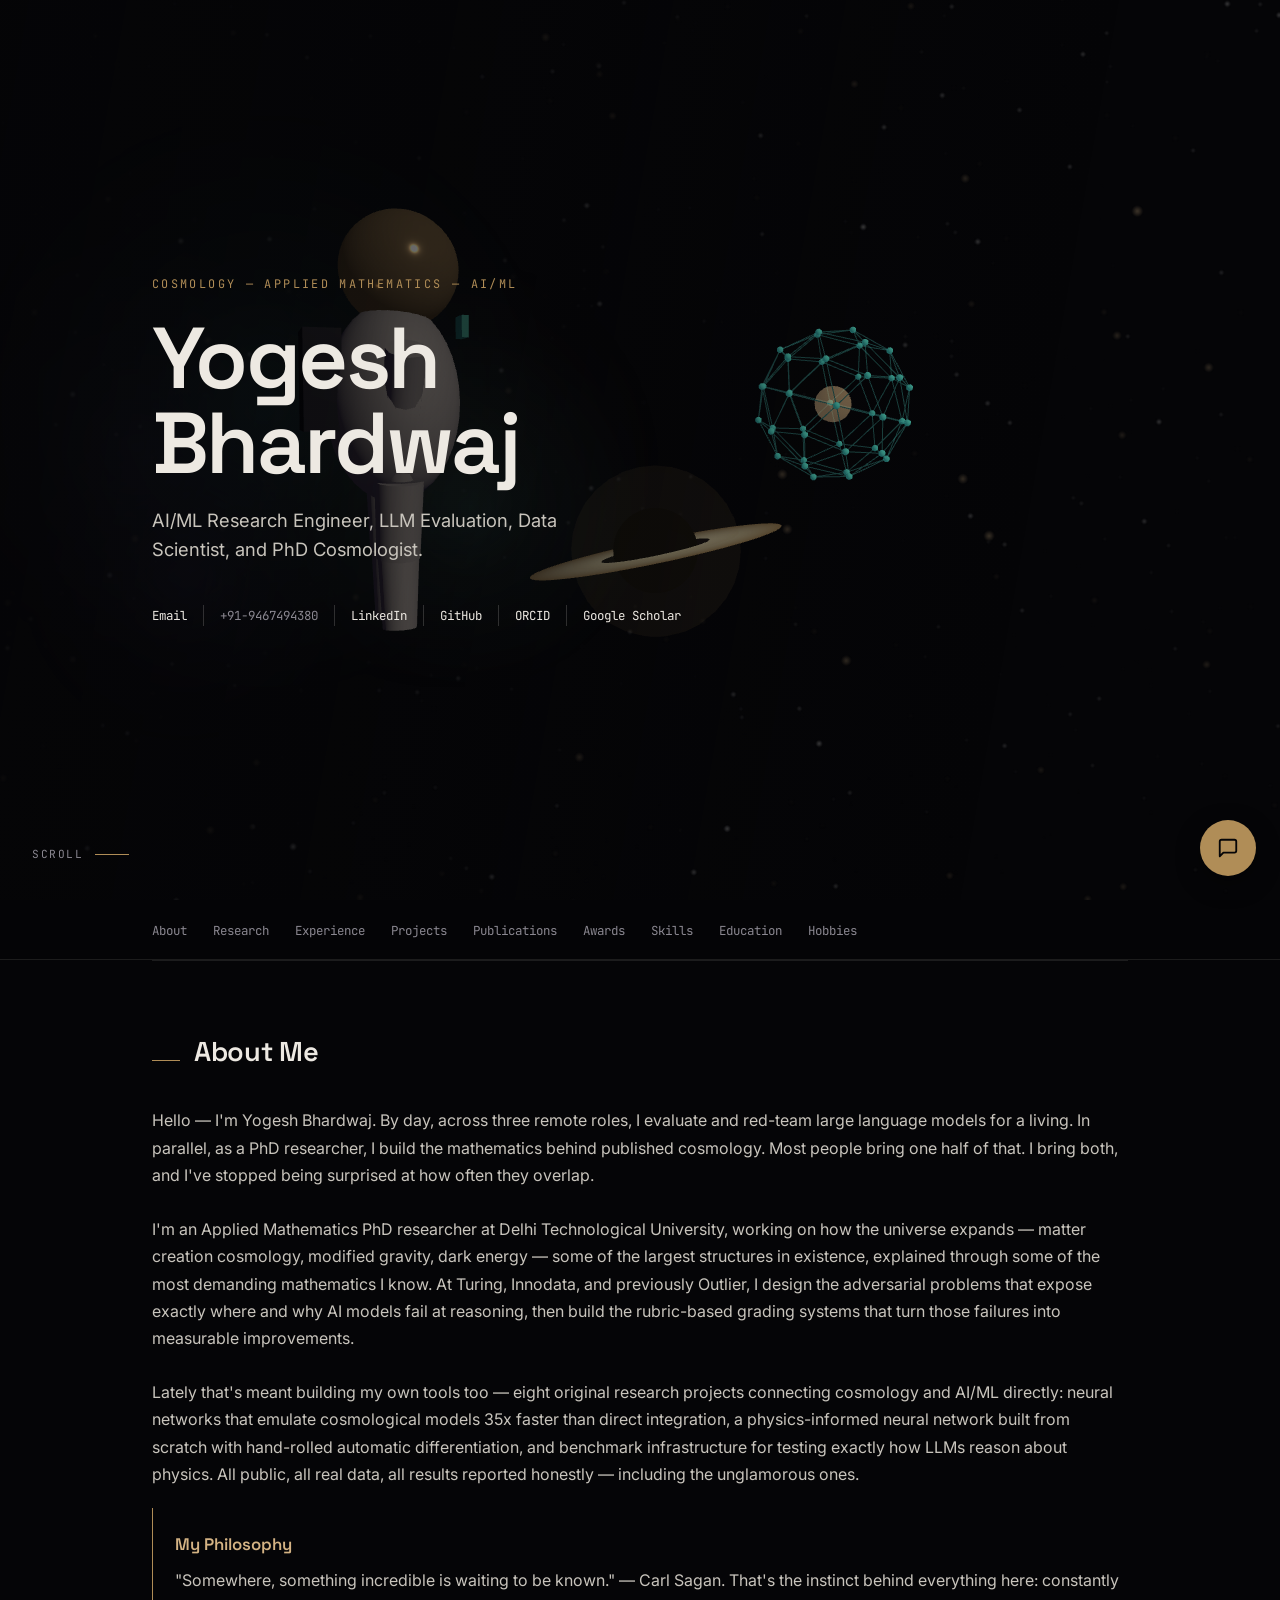
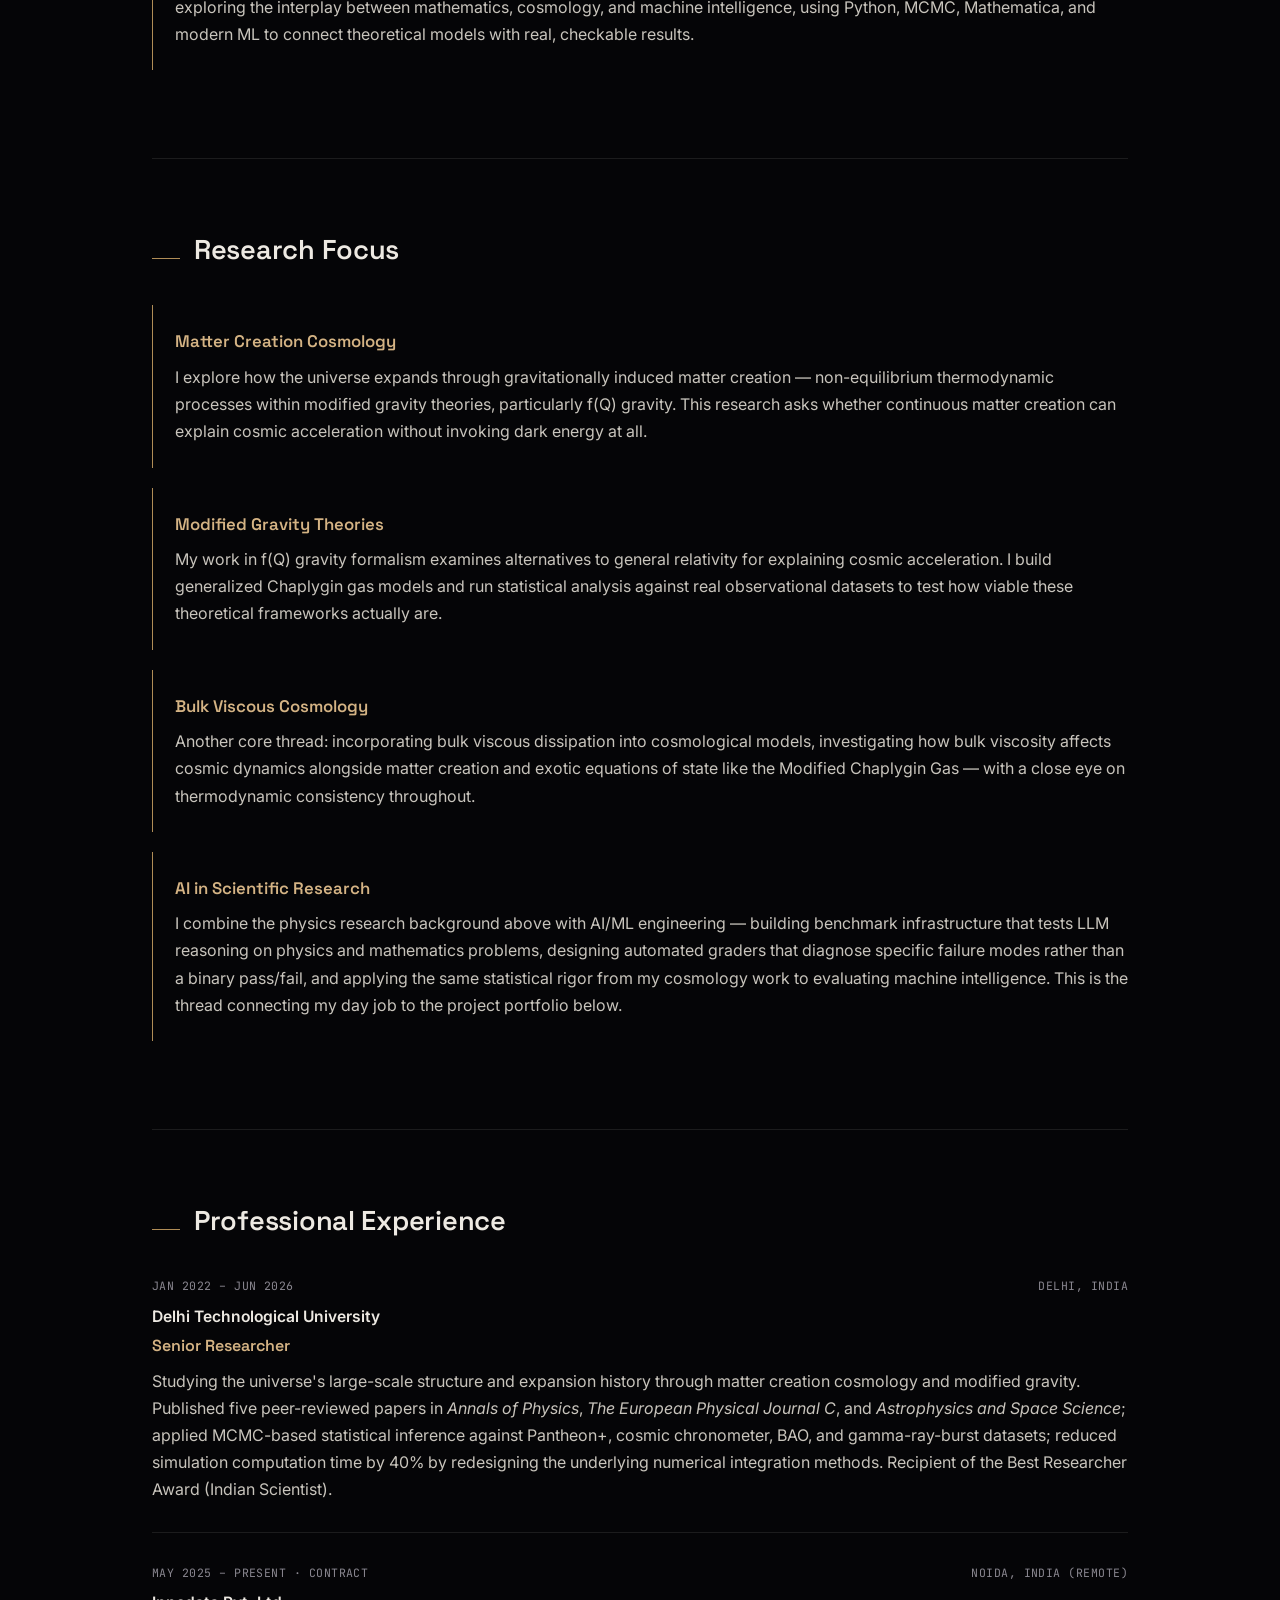
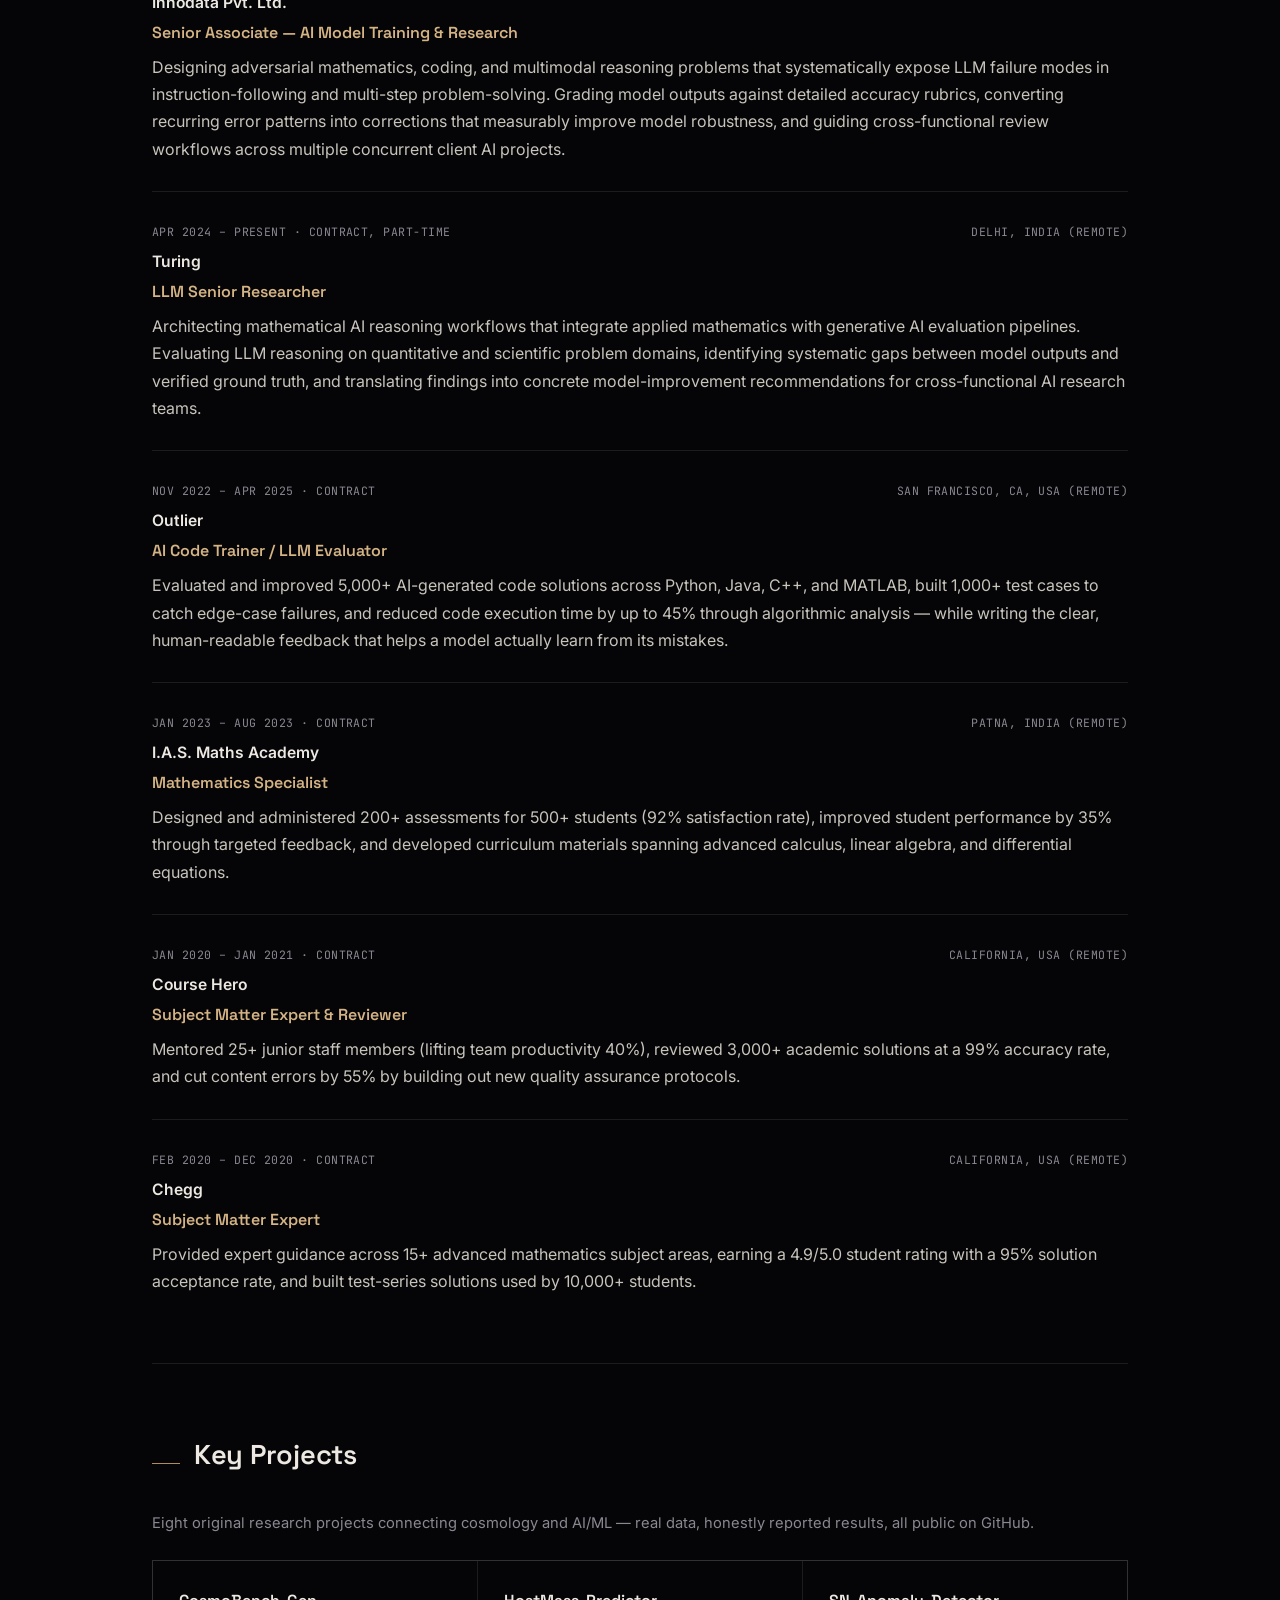
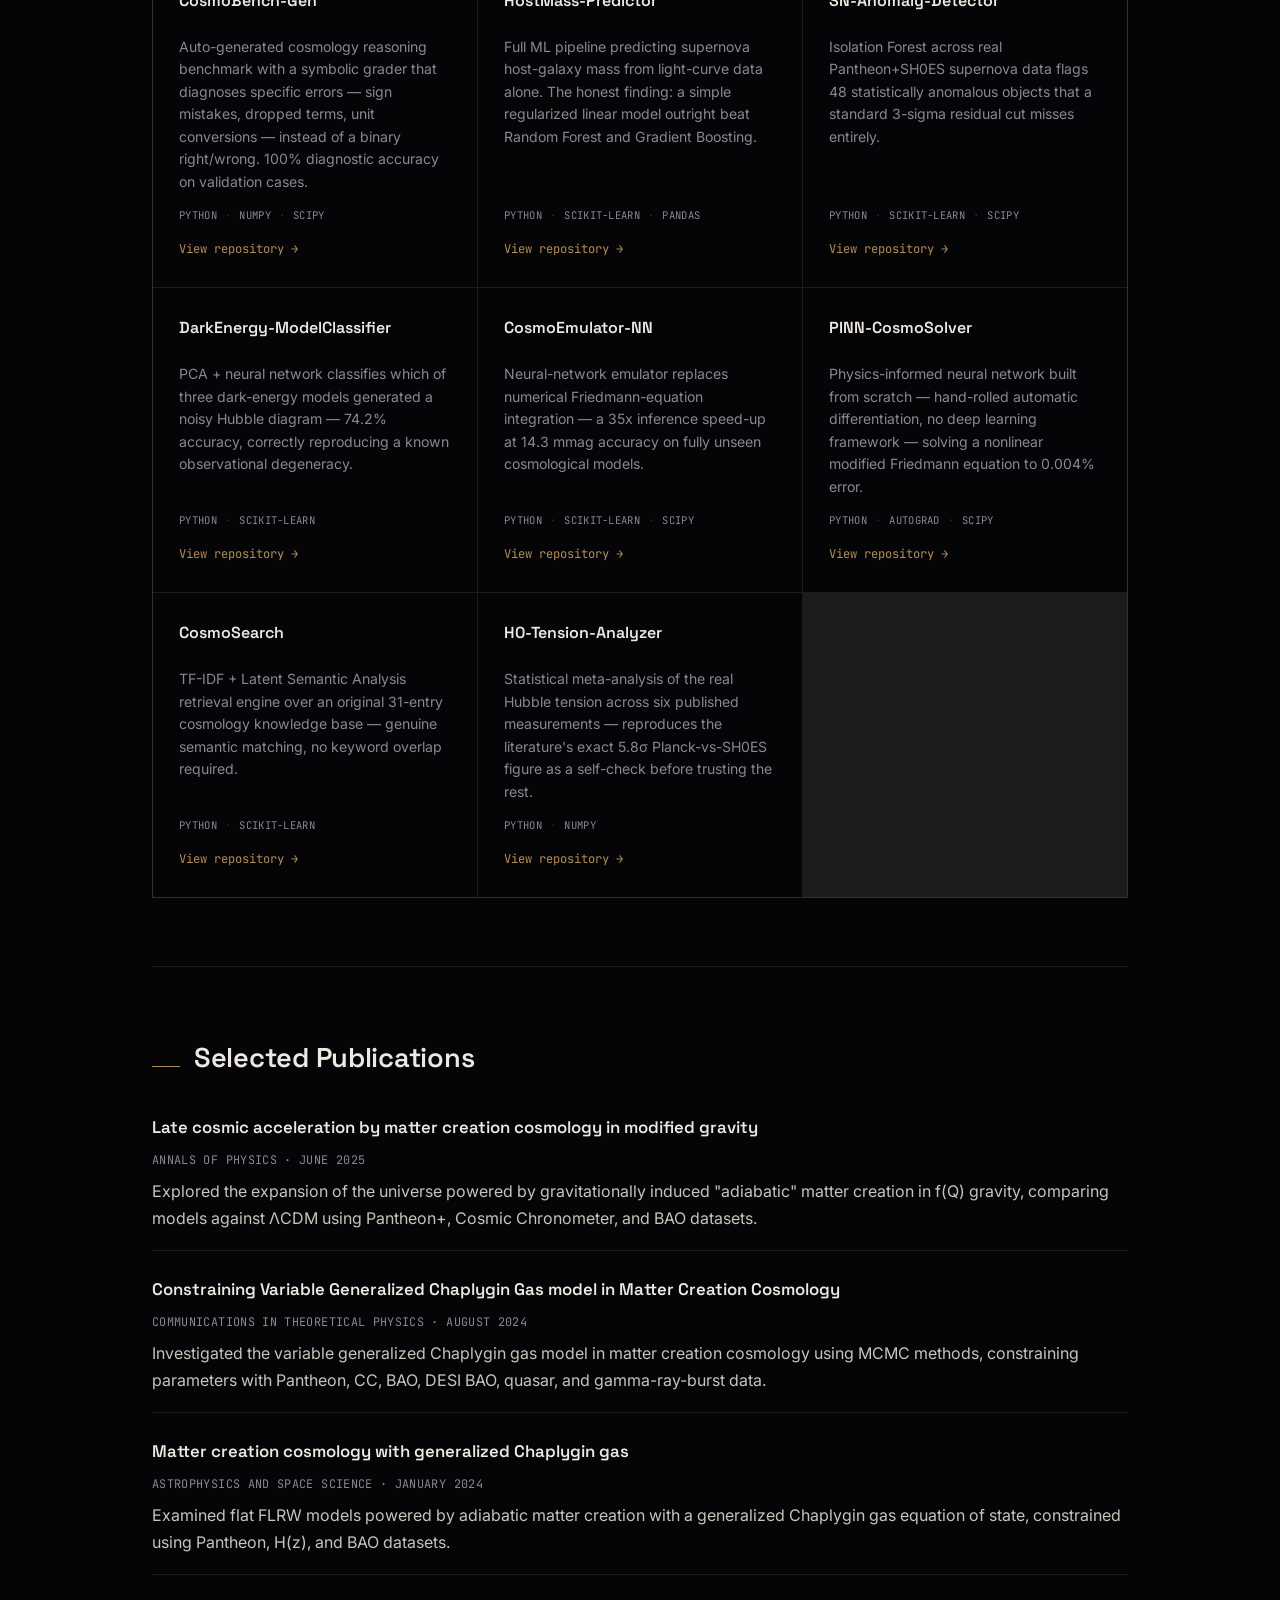
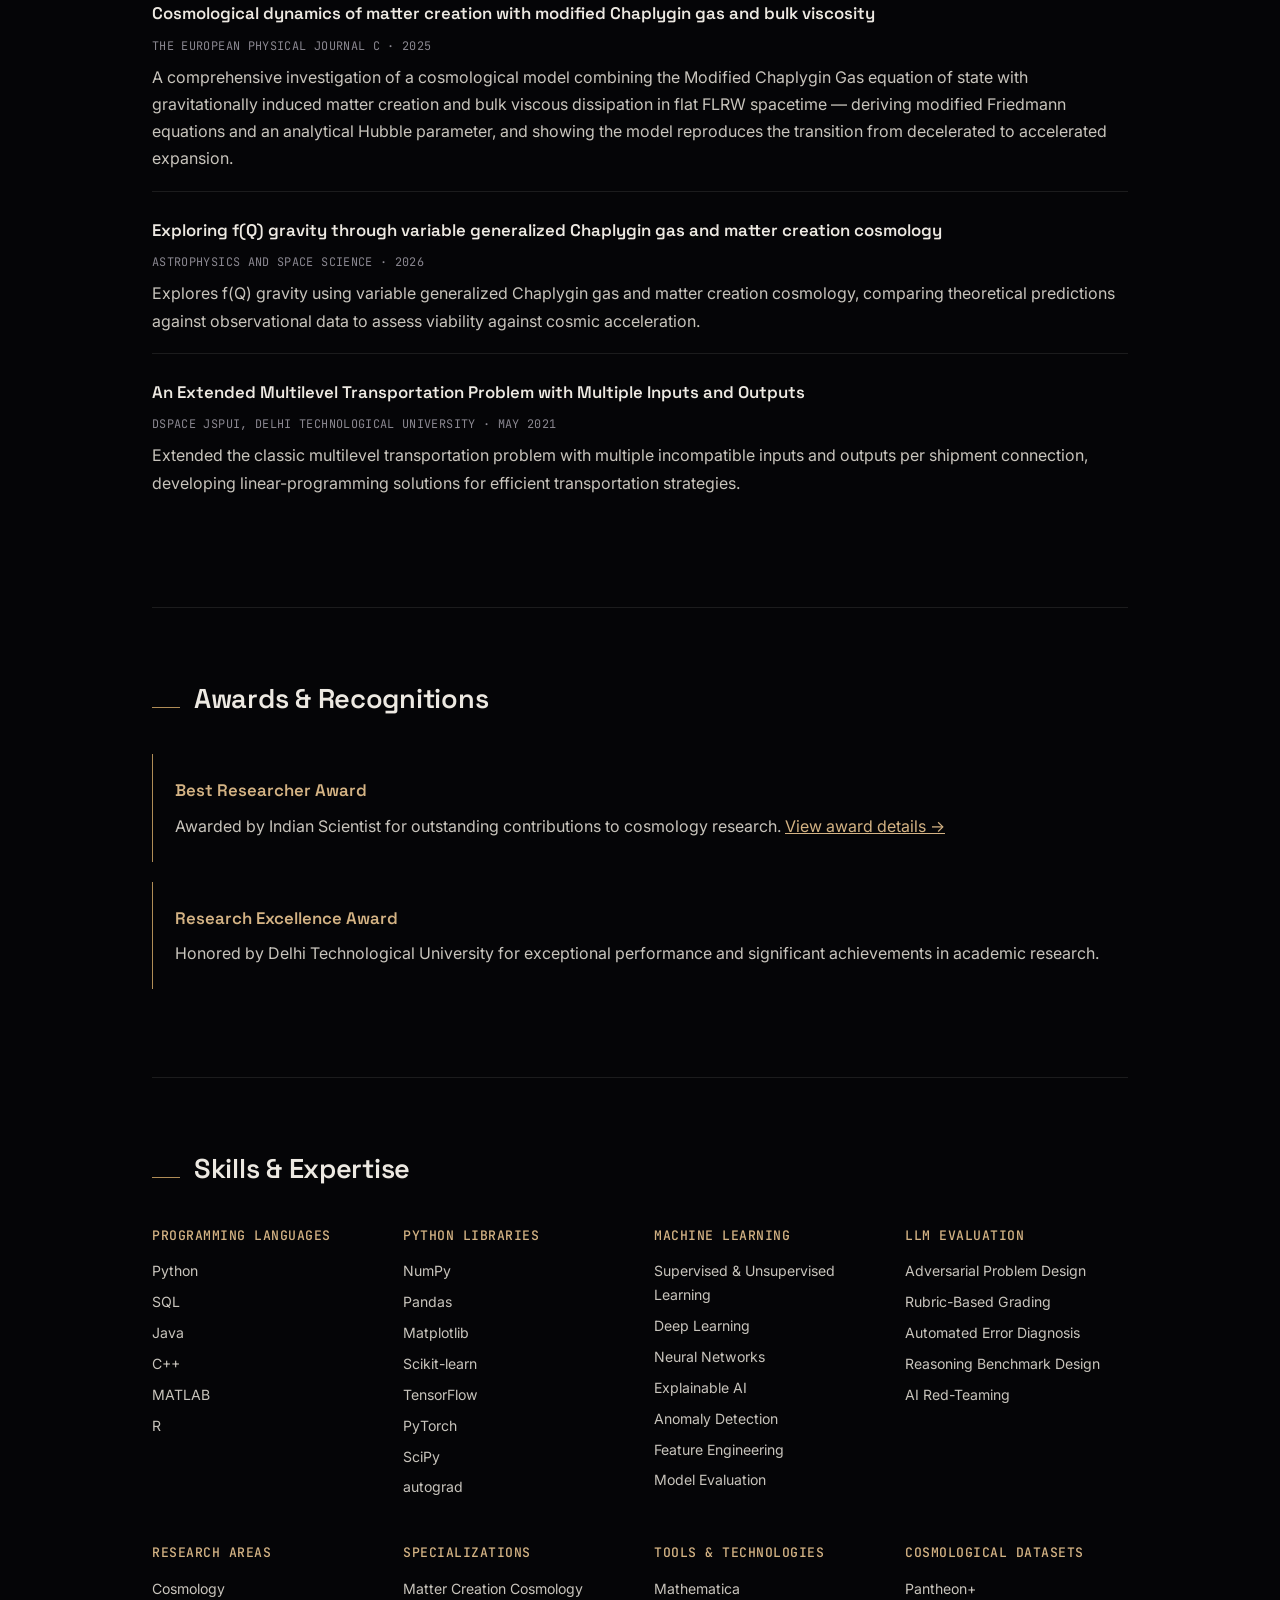
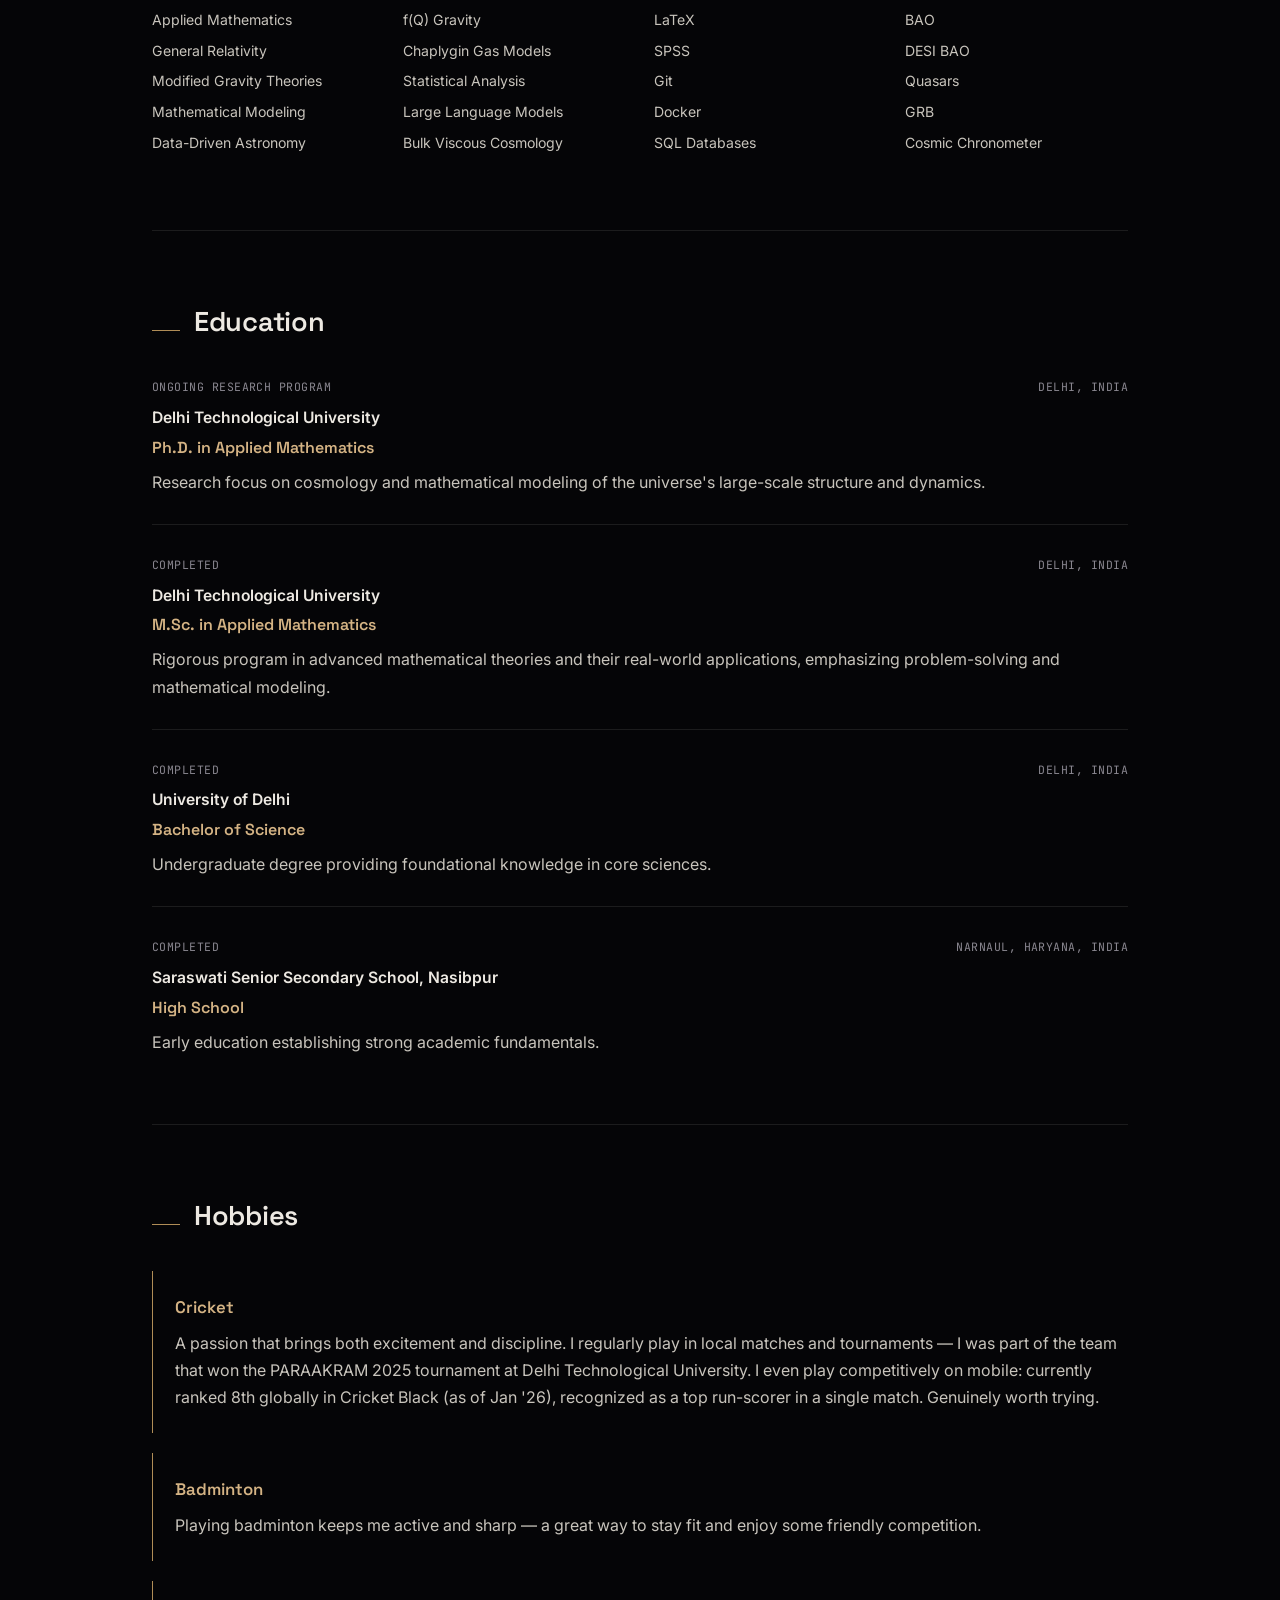
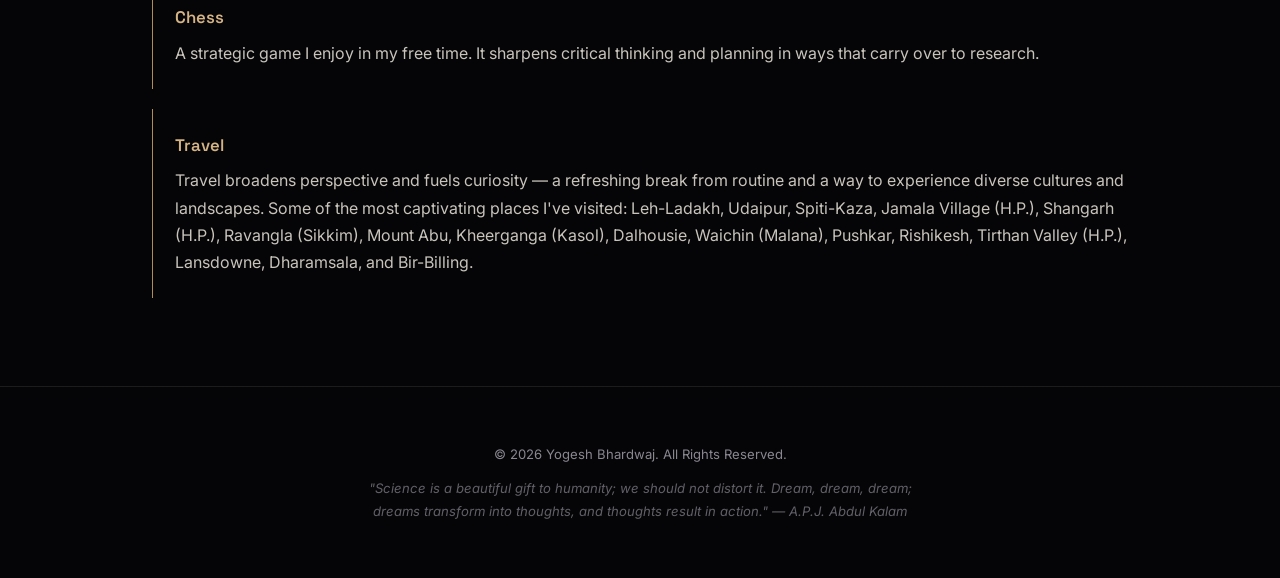
==== index.html @ 8ff1a151 "Add files via upload" ====
<!DOCTYPE html>
<html lang="en">
<head>
<meta charset="UTF-8">
<meta name="viewport" content="width=device-width, initial-scale=1.0">
<title>Yogesh Bhardwaj — AI/ML Research Engineer &amp; Cosmologist</title>
<meta name="description" content="Yogesh Bhardwaj — AI/ML Research Engineer, LLM Evaluation, Data Scientist, and PhD Cosmologist. Research, projects, and publications.">

<link rel="icon" type="image/jpeg" href="picture.jpg">
<meta property="og:title" content="Yogesh Bhardwaj — AI/ML Research Engineer & Cosmologist">
<meta property="og:description" content="AI/ML Research Engineer, LLM Evaluation, Data Scientist, and PhD Cosmologist.">
<meta property="og:image" content="https://yogeshb15.github.io/portfolio/picture.jpg">
<meta property="og:url" content="https://yogeshb15.github.io/portfolio/">
<meta property="og:type" content="website">
<meta name="twitter:card" content="summary_large_image">
<meta name="twitter:image" content="https://yogeshb15.github.io/portfolio/picture.jpg">

<link rel="preconnect" href="https://fonts.googleapis.com">
<link rel="preconnect" href="https://fonts.gstatic.com" crossorigin>
<link href="https://fonts.googleapis.com/css2?family=Space+Grotesk:wght@400;500;600;700&family=Inter:wght@400;500;600&family=JetBrains+Mono:wght@400;500&display=swap" rel="stylesheet">

<style>
  :root{
    --void:#050507;
    --paper:#EDE9E2;
    --ink:#C8C4BC;
    --brass:#B08D57;
    --brass-bright:#D4B384;
    --muted:#8A8790;
    --line:rgba(237,233,226,0.10);
    --line-strong:rgba(237,233,226,0.18);
  }

  *{ margin:0; padding:0; box-sizing:border-box; }

  html{ scroll-behavior:smooth; }
  @media (prefers-reduced-motion: reduce){ html{ scroll-behavior:auto; } }

  body{
    font-family:'Inter', sans-serif;
    line-height:1.7;
    color:var(--ink);
    background:var(--void);
    min-height:100vh;
  }

  h1,h2,h3{ font-family:'Space Grotesk', sans-serif; }
  a{ color:var(--brass-bright); }

  .container{ max-width:1040px; margin:0 auto; padding:0 32px; }

  /* ================= HERO (only place the 3D scene lives) ================= */
  header.hero{
    position:relative;
    height:100vh;
    min-height:560px;
    overflow:hidden;
    display:flex;
    align-items:center;
    background:#050507;
  }
  #hero-canvas-wrap{
    position:absolute;
    inset:0;
    z-index:0;
  }
  #hero-canvas-wrap canvas{ display:block; width:100%; height:100%; }

  header.hero::after{
    /* readability scrim: darkens the lower-left where the headline sits, without flattening the whole scene */
    content:"";
    position:absolute; inset:0; z-index:1;
    background:linear-gradient(100deg, rgba(5,5,7,0.88) 0%, rgba(5,5,7,0.55) 38%, rgba(5,5,7,0.15) 62%, transparent 78%);
    pointer-events:none;
  }

  .hero-content{ position:relative; z-index:2; width:100%; }
  .hero-inner{ max-width:560px; }

  .eyebrow{
    font-family:'JetBrains Mono', monospace;
    font-size:0.74rem;
    letter-spacing:0.2em;
    text-transform:uppercase;
    color:var(--brass);
    margin-bottom:22px;
  }

  h1.name{
    font-size:clamp(2.8rem, 7vw, 5.4rem);
    font-weight:600;
    letter-spacing:-0.03em;
    line-height:0.98;
    color:var(--paper);
    margin-bottom:20px;
  }

  .tagline{
    font-size:clamp(1rem, 1.6vw, 1.15rem);
    color:var(--ink);
    margin-bottom:40px;
    max-width:36ch;
    line-height:1.6;
  }

  .contact-info{ display:flex; flex-wrap:wrap; align-items:center; font-family:'JetBrains Mono', monospace; font-size:0.78rem; }
  .contact-item{ color:var(--muted); padding-right:16px; margin-right:16px; border-right:1px solid var(--line-strong); }
  .contact-item:last-child{ border-right:none; margin-right:0; padding-right:0; }
  .contact-item a{ color:var(--paper); text-decoration:none; border-bottom:1px solid transparent; padding-bottom:2px; transition:color 0.2s ease, border-color 0.2s ease; }
  .contact-item a:hover{ color:var(--brass-bright); border-color:var(--brass); }

  .scroll-cue{
    position:absolute; bottom:36px; left:32px; z-index:2;
    font-family:'JetBrains Mono', monospace; font-size:0.7rem; color:var(--muted);
    letter-spacing:0.14em; text-transform:uppercase;
    display:flex; align-items:center; gap:12px;
  }
  .scroll-cue::after{ content:""; width:34px; height:1px; background:var(--brass); animation:scrollpulse 2.2s ease-in-out infinite; }
  @keyframes scrollpulse{ 0%,100%{ opacity:0.3; width:20px; } 50%{ opacity:1; width:44px; } }
  @media (prefers-reduced-motion: reduce){ .scroll-cue::after{ animation:none; width:34px; } }

  /* ================= NAV (solid, always readable, robustly centered) ================= */
  nav{
    position:sticky;
    top:0;
    z-index:50;
    width:100%;
    background:rgba(5,5,7,0.92);
    backdrop-filter:blur(10px);
    -webkit-backdrop-filter:blur(10px);
    border-bottom:1px solid var(--line);
    display:flex;
    justify-content:center;
  }
  nav ul{
    max-width:1040px;
    width:100%;
    margin:0 auto;
    padding:16px 32px;
    display:flex;
    list-style:none;
    gap:26px;
    flex-wrap:wrap;
    align-items:center;
  }
  nav a{
    text-decoration:none;
    color:var(--muted);
    font-size:0.78rem;
    font-family:'JetBrains Mono', monospace;
    padding-bottom:3px;
    border-bottom:1px solid transparent;
    transition:color 0.2s ease, border-color 0.2s ease;
    white-space:nowrap;
  }
  nav a:hover{ color:var(--paper); border-color:var(--brass); }

  /* ================= CONTENT SECTIONS: solid background, no competing motion ================= */
  main{ background:var(--void); position:relative; z-index:2; }

  section{
    padding:68px 0;
    border-top:1px solid var(--line);
    opacity:0;
    transform:translateY(20px);
    transition:opacity 0.7s ease, transform 0.7s ease;
  }
  section.in-view{ opacity:1; transform:translateY(0); }
  @media (prefers-reduced-motion: reduce){ section{ opacity:1; transform:none; transition:none; } }

  h2{
    color:var(--paper);
    margin-bottom:32px;
    font-size:clamp(1.3rem, 2.4vw, 1.7rem);
    font-weight:600;
    letter-spacing:-0.01em;
    display:flex;
    align-items:baseline;
    gap:14px;
  }
  h2::before{ content:""; width:28px; height:1px; background:var(--brass); flex-shrink:0; }

  h3{ color:var(--paper); margin-bottom:8px; font-size:1.05em; font-weight:600; }
  p{ color:var(--ink); }

  .highlight-box{ padding:22px 0 22px 22px; margin:20px 0; border-left:1px solid var(--brass); }
  .highlight-box h3{ color:var(--brass-bright); }

  /* ---------- Experience ---------- */
  .experience-item{ margin-bottom:30px; padding-bottom:28px; border-bottom:1px solid var(--line); }
  .experience-item:last-child{ border-bottom:none; margin-bottom:0; padding-bottom:0; }
  .experience-item .company{ font-weight:600; color:var(--paper); font-size:0.98em; }
  .experience-item .meta-row{
    display:flex; justify-content:space-between; flex-wrap:wrap; gap:6px;
    font-family:'JetBrains Mono', monospace; font-size:0.72rem; color:var(--muted);
    margin-bottom:8px; text-transform:uppercase; letter-spacing:0.04em;
  }
  .experience-item h3{ margin-top:2px; color:var(--brass-bright); font-size:1em; }

  /* ---------- Projects ---------- */
  .projects-grid{ display:grid; grid-template-columns:repeat(auto-fit, minmax(280px, 1fr)); gap:1px; background:var(--line); border:1px solid var(--line); }
  .project-card{ background:var(--void); padding:26px; transition:background 0.25s ease; display:flex; flex-direction:column; gap:14px; }
  .project-card:hover{ background:rgba(176,141,87,0.06); }
  .project-card h3{ font-size:1em; }
  .project-card p{ font-size:0.88rem; color:var(--muted); flex-grow:1; line-height:1.6; }
  .project-tags{ display:flex; flex-wrap:wrap; gap:8px; }
  .project-tags span{ font-family:'JetBrains Mono', monospace; font-size:0.66rem; color:var(--muted); text-transform:uppercase; letter-spacing:0.03em; }
  .project-tags span:not(:last-child)::after{ content:"·"; margin-left:8px; color:var(--line-strong); }
  .project-card .repo-link{ font-family:'JetBrains Mono', monospace; font-size:0.76rem; text-decoration:none; color:var(--brass); border-bottom:1px solid transparent; display:inline-block; width:fit-content; transition:color 0.2s ease, border-color 0.2s ease; }
  .project-card .repo-link:hover{ color:var(--brass-bright); border-color:var(--brass-bright); }

  /* ---------- Publications ---------- */
  .publication{ margin-bottom:24px; padding-bottom:18px; border-bottom:1px solid var(--line); }
  .publication:last-child{ border-bottom:none; }
  .publication h3 a{ color:var(--paper); text-decoration:none; }
  .publication h3 a:hover{ color:var(--brass-bright); }
  .publication .date{ font-family:'JetBrains Mono', monospace; font-style:normal; font-size:0.74rem; color:var(--muted); margin-bottom:8px; text-transform:uppercase; letter-spacing:0.03em; }

  /* ---------- Skills ---------- */
  .skills-grid{ display:grid; grid-template-columns:repeat(auto-fit, minmax(210px, 1fr)); gap:36px 28px; }
  .skill-category h4{ color:var(--brass-bright); margin-bottom:12px; font-size:0.82rem; font-family:'JetBrains Mono',monospace; text-transform:uppercase; letter-spacing:0.04em; font-weight:500; }
  .skill-category ul{ list-style:none; }
  .skill-category li{ margin-bottom:7px; font-size:0.88rem; color:var(--ink); }

  footer{ text-align:center; padding:56px 24px; color:var(--muted); font-size:0.82rem; border-top:1px solid var(--line); background:var(--void); position:relative; z-index:2; }
  footer p{ color:var(--muted); }
  footer .kalam-quote{ margin-top:12px; max-width:560px; margin-left:auto; margin-right:auto; font-style:italic; opacity:0.7; }

  @media (max-width: 768px){
    .container{ padding:0 22px; }
    nav ul{ padding:14px 22px; gap:16px; }
    nav a{ font-size:0.72rem; }
    section{ padding:48px 0; }
    .hero-inner{ max-width:100%; }
    header.hero::after{ background:linear-gradient(180deg, rgba(5,5,7,0.4) 0%, rgba(5,5,7,0.92) 55%, rgba(5,5,7,0.96) 100%); }
  }
</style>
</head>
<body>

<header class="hero">
  <div id="hero-canvas-wrap"></div>
  <div class="container hero-content">
    <div class="hero-inner">
      <div class="eyebrow">Cosmology — Applied Mathematics — AI/ML</div>
      <h1 class="name">Yogesh<br>Bhardwaj</h1>
      <p class="tagline">AI/ML Research Engineer, LLM Evaluation, Data Scientist, and PhD Cosmologist.</p>
      <div class="contact-info">
        <div class="contact-item"><a href="mailto:yogeshb00015@gmail.com">Email</a></div>
        <div class="contact-item">+91-9467494380</div>
        <div class="contact-item"><a href="https://www.linkedin.com/in/yogesh-bhardwaj-23069120a/" target="_blank" rel="noopener">LinkedIn</a></div>
        <div class="contact-item"><a href="https://github.com/yogeshb15" target="_blank" rel="noopener">GitHub</a></div>
        <div class="contact-item"><a href="https://orcid.org/my-orcid?orcid=0009-0008-6658-8333" target="_blank" rel="noopener">ORCID</a></div>
        <div class="contact-item"><a href="https://scholar.google.com/citations?hl=en&user=yfr75FUAAAAJ" target="_blank" rel="noopener">Google Scholar</a></div>
      </div>
    </div>
  </div>
  <div class="scroll-cue">Scroll</div>
</header>

<nav>
  <ul>
    <li><a href="#about">About</a></li>
    <li><a href="#research">Research</a></li>
    <li><a href="#experience">Experience</a></li>
    <li><a href="#projects">Projects</a></li>
    <li><a href="#publications">Publications</a></li>
    <li><a href="#awards">Awards</a></li>
    <li><a href="#skills">Skills</a></li>
    <li><a href="#education">Education</a></li>
    <li><a href="#hobbies">Hobbies</a></li>
  </ul>
</nav>

<main>
<div class="container">

  <section id="about">
    <h2>About Me</h2>
    <p>Hello — I'm Yogesh Bhardwaj. By day, across three remote roles, I evaluate and red-team large language models for a living. In parallel, as a PhD researcher, I build the mathematics behind published cosmology. Most people bring one half of that. I bring both, and I've stopped being surprised at how often they overlap.</p>
    <br>
    <p>I'm an Applied Mathematics PhD researcher at Delhi Technological University, working on how the universe expands — matter creation cosmology, modified gravity, dark energy — some of the largest structures in existence, explained through some of the most demanding mathematics I know. At Turing, Innodata, and previously Outlier, I design the adversarial problems that expose exactly where and why AI models fail at reasoning, then build the rubric-based grading systems that turn those failures into measurable improvements.</p>
    <br>
    <p>Lately that's meant building my own tools too — eight original research projects connecting cosmology and AI/ML directly: neural networks that emulate cosmological models 35x faster than direct integration, a physics-informed neural network built from scratch with hand-rolled automatic differentiation, and benchmark infrastructure for testing exactly how LLMs reason about physics. All public, all real data, all results reported honestly — including the unglamorous ones.</p>

    <div class="highlight-box">
      <h3>My Philosophy</h3>
      <p>"Somewhere, something incredible is waiting to be known." — Carl Sagan. That's the instinct behind everything here: constantly exploring the interplay between mathematics, cosmology, and machine intelligence, using Python, MCMC, Mathematica, and modern ML to connect theoretical models with real, checkable results.</p>
    </div>
  </section>

  <section id="research">
    <h2>Research Focus</h2>

    <div class="highlight-box">
      <h3>Matter Creation Cosmology</h3>
      <p>I explore how the universe expands through gravitationally induced matter creation — non-equilibrium thermodynamic processes within modified gravity theories, particularly f(Q) gravity. This research asks whether continuous matter creation can explain cosmic acceleration without invoking dark energy at all.</p>
    </div>

    <div class="highlight-box">
      <h3>Modified Gravity Theories</h3>
      <p>My work in f(Q) gravity formalism examines alternatives to general relativity for explaining cosmic acceleration. I build generalized Chaplygin gas models and run statistical analysis against real observational datasets to test how viable these theoretical frameworks actually are.</p>
    </div>

    <div class="highlight-box">
      <h3>Bulk Viscous Cosmology</h3>
      <p>Another core thread: incorporating bulk viscous dissipation into cosmological models, investigating how bulk viscosity affects cosmic dynamics alongside matter creation and exotic equations of state like the Modified Chaplygin Gas — with a close eye on thermodynamic consistency throughout.</p>
    </div>

    <div class="highlight-box">
      <h3>AI in Scientific Research</h3>
      <p>I combine the physics research background above with AI/ML engineering — building benchmark infrastructure that tests LLM reasoning on physics and mathematics problems, designing automated graders that diagnose specific failure modes rather than a binary pass/fail, and applying the same statistical rigor from my cosmology work to evaluating machine intelligence. This is the thread connecting my day job to the project portfolio below.</p>
    </div>
  </section>

  <section id="experience">
    <h2>Professional Experience</h2>

    <div class="experience-item">
      <div class="meta-row"><span>Jan 2022 – Jun 2026</span><span>Delhi, India</span></div>
      <div class="company">Delhi Technological University</div>
      <h3>Senior Researcher</h3>
      <p>Studying the universe's large-scale structure and expansion history through matter creation cosmology and modified gravity. Published five peer-reviewed papers in <em>Annals of Physics</em>, <em>The European Physical Journal C</em>, and <em>Astrophysics and Space Science</em>; applied MCMC-based statistical inference against Pantheon+, cosmic chronometer, BAO, and gamma-ray-burst datasets; reduced simulation computation time by 40% by redesigning the underlying numerical integration methods. Recipient of the Best Researcher Award (Indian Scientist).</p>
    </div>

    <div class="experience-item">
      <div class="meta-row"><span>May 2025 – Present · Contract</span><span>Noida, India (Remote)</span></div>
      <div class="company">Innodata Pvt. Ltd.</div>
      <h3>Senior Associate — AI Model Training &amp; Research</h3>
      <p>Designing adversarial mathematics, coding, and multimodal reasoning problems that systematically expose LLM failure modes in instruction-following and multi-step problem-solving. Grading model outputs against detailed accuracy rubrics, converting recurring error patterns into corrections that measurably improve model robustness, and guiding cross-functional review workflows across multiple concurrent client AI projects.</p>
    </div>

    <div class="experience-item">
      <div class="meta-row"><span>Apr 2024 – Present · Contract, Part-time</span><span>Delhi, India (Remote)</span></div>
      <div class="company">Turing</div>
      <h3>LLM Senior Researcher</h3>
      <p>Architecting mathematical AI reasoning workflows that integrate applied mathematics with generative AI evaluation pipelines. Evaluating LLM reasoning on quantitative and scientific problem domains, identifying systematic gaps between model outputs and verified ground truth, and translating findings into concrete model-improvement recommendations for cross-functional AI research teams.</p>
    </div>

    <div class="experience-item">
      <div class="meta-row"><span>Nov 2022 – Apr 2025 · Contract</span><span>San Francisco, CA, USA (Remote)</span></div>
      <div class="company">Outlier</div>
      <h3>AI Code Trainer / LLM Evaluator</h3>
      <p>Evaluated and improved 5,000+ AI-generated code solutions across Python, Java, C++, and MATLAB, built 1,000+ test cases to catch edge-case failures, and reduced code execution time by up to 45% through algorithmic analysis — while writing the clear, human-readable feedback that helps a model actually learn from its mistakes.</p>
    </div>

    <div class="experience-item">
      <div class="meta-row"><span>Jan 2023 – Aug 2023 · Contract</span><span>Patna, India (Remote)</span></div>
      <div class="company">I.A.S. Maths Academy</div>
      <h3>Mathematics Specialist</h3>
      <p>Designed and administered 200+ assessments for 500+ students (92% satisfaction rate), improved student performance by 35% through targeted feedback, and developed curriculum materials spanning advanced calculus, linear algebra, and differential equations.</p>
    </div>

    <div class="experience-item">
      <div class="meta-row"><span>Jan 2020 – Jan 2021 · Contract</span><span>California, USA (Remote)</span></div>
      <div class="company">Course Hero</div>
      <h3>Subject Matter Expert &amp; Reviewer</h3>
      <p>Mentored 25+ junior staff members (lifting team productivity 40%), reviewed 3,000+ academic solutions at a 99% accuracy rate, and cut content errors by 55% by building out new quality assurance protocols.</p>
    </div>

    <div class="experience-item">
      <div class="meta-row"><span>Feb 2020 – Dec 2020 · Contract</span><span>California, USA (Remote)</span></div>
      <div class="company">Chegg</div>
      <h3>Subject Matter Expert</h3>
      <p>Provided expert guidance across 15+ advanced mathematics subject areas, earning a 4.9/5.0 student rating with a 95% solution acceptance rate, and built test-series solutions used by 10,000+ students.</p>
    </div>
  </section>

  <section id="projects">
    <h2>Key Projects</h2>
    <p style="color:var(--muted); margin-bottom:24px; font-size:0.92rem;">Eight original research projects connecting cosmology and AI/ML — real data, honestly reported results, all public on GitHub.</p>
    <div class="projects-grid">

      <div class="project-card">
        <h3>CosmoBench-Gen</h3>
        <p>Auto-generated cosmology reasoning benchmark with a symbolic grader that diagnoses specific errors — sign mistakes, dropped terms, unit conversions — instead of a binary right/wrong. 100% diagnostic accuracy on validation cases.</p>
        <div class="project-tags"><span>Python</span><span>NumPy</span><span>SciPy</span></div>
        <a class="repo-link" href="https://github.com/yogeshb15/cosmobench-gen" target="_blank" rel="noopener">View repository →</a>
      </div>

      <div class="project-card">
        <h3>HostMass-Predictor</h3>
        <p>Full ML pipeline predicting supernova host-galaxy mass from light-curve data alone. The honest finding: a simple regularized linear model outright beat Random Forest and Gradient Boosting.</p>
        <div class="project-tags"><span>Python</span><span>scikit-learn</span><span>Pandas</span></div>
        <a class="repo-link" href="https://github.com/yogeshb15/hostmass-predictor" target="_blank" rel="noopener">View repository →</a>
      </div>

      <div class="project-card">
        <h3>SN-Anomaly-Detector</h3>
        <p>Isolation Forest across real Pantheon+SH0ES supernova data flags 48 statistically anomalous objects that a standard 3-sigma residual cut misses entirely.</p>
        <div class="project-tags"><span>Python</span><span>scikit-learn</span><span>SciPy</span></div>
        <a class="repo-link" href="https://github.com/yogeshb15/sn-anomaly-detector" target="_blank" rel="noopener">View repository →</a>
      </div>

      <div class="project-card">
        <h3>DarkEnergy-ModelClassifier</h3>
        <p>PCA + neural network classifies which of three dark-energy models generated a noisy Hubble diagram — 74.2% accuracy, correctly reproducing a known observational degeneracy.</p>
        <div class="project-tags"><span>Python</span><span>scikit-learn</span></div>
        <a class="repo-link" href="https://github.com/yogeshb15/darkenergy-model-classifier" target="_blank" rel="noopener">View repository →</a>
      </div>

      <div class="project-card">
        <h3>CosmoEmulator-NN</h3>
        <p>Neural-network emulator replaces numerical Friedmann-equation integration — a 35x inference speed-up at 14.3 mmag accuracy on fully unseen cosmological models.</p>
        <div class="project-tags"><span>Python</span><span>scikit-learn</span><span>SciPy</span></div>
        <a class="repo-link" href="https://github.com/yogeshb15/cosmoemulator-nn" target="_blank" rel="noopener">View repository →</a>
      </div>

      <div class="project-card">
        <h3>PINN-CosmoSolver</h3>
        <p>Physics-informed neural network built from scratch — hand-rolled automatic differentiation, no deep learning framework — solving a nonlinear modified Friedmann equation to 0.004% error.</p>
        <div class="project-tags"><span>Python</span><span>autograd</span><span>SciPy</span></div>
        <a class="repo-link" href="https://github.com/yogeshb15/pinn-cosmo-solver" target="_blank" rel="noopener">View repository →</a>
      </div>

      <div class="project-card">
        <h3>CosmoSearch</h3>
        <p>TF-IDF + Latent Semantic Analysis retrieval engine over an original 31-entry cosmology knowledge base — genuine semantic matching, no keyword overlap required.</p>
        <div class="project-tags"><span>Python</span><span>scikit-learn</span></div>
        <a class="repo-link" href="https://github.com/yogeshb15/cosmosearch" target="_blank" rel="noopener">View repository →</a>
      </div>

      <div class="project-card">
        <h3>H0-Tension-Analyzer</h3>
        <p>Statistical meta-analysis of the real Hubble tension across six published measurements — reproduces the literature's exact 5.8σ Planck-vs-SH0ES figure as a self-check before trusting the rest.</p>
        <div class="project-tags"><span>Python</span><span>NumPy</span></div>
        <a class="repo-link" href="https://github.com/yogeshb15/h0-tension-analyzer" target="_blank" rel="noopener">View repository →</a>
      </div>

    </div>
  </section>

  <section id="publications">
    <h2>Selected Publications</h2>

    <div class="publication">
      <h3><a href="https://doi.org/10.1016/j.aop.2025.170128" target="_blank" rel="noopener">Late cosmic acceleration by matter creation cosmology in modified gravity</a></h3>
      <div class="date">Annals of Physics · June 2025</div>
      <p>Explored the expansion of the universe powered by gravitationally induced "adiabatic" matter creation in f(Q) gravity, comparing models against ΛCDM using Pantheon+, Cosmic Chronometer, and BAO datasets.</p>
    </div>

    <div class="publication">
      <h3><a href="https://doi.org/10.1088/1572-9494/ad58c2" target="_blank" rel="noopener">Constraining Variable Generalized Chaplygin Gas model in Matter Creation Cosmology</a></h3>
      <div class="date">Communications in Theoretical Physics · August 2024</div>
      <p>Investigated the variable generalized Chaplygin gas model in matter creation cosmology using MCMC methods, constraining parameters with Pantheon, CC, BAO, DESI BAO, quasar, and gamma-ray-burst data.</p>
    </div>

    <div class="publication">
      <h3><a href="https://doi.org/10.1007/s10509-024-04267-w" target="_blank" rel="noopener">Matter creation cosmology with generalized Chaplygin gas</a></h3>
      <div class="date">Astrophysics and Space Science · January 2024</div>
      <p>Examined flat FLRW models powered by adiabatic matter creation with a generalized Chaplygin gas equation of state, constrained using Pantheon, H(z), and BAO datasets.</p>
    </div>

    <div class="publication">
      <h3><a href="https://doi.org/10.1140/epjc/s10052-025-15227-1" target="_blank" rel="noopener">Cosmological dynamics of matter creation with modified Chaplygin gas and bulk viscosity</a></h3>
      <div class="date">The European Physical Journal C · 2025</div>
      <p>A comprehensive investigation of a cosmological model combining the Modified Chaplygin Gas equation of state with gravitationally induced matter creation and bulk viscous dissipation in flat FLRW spacetime — deriving modified Friedmann equations and an analytical Hubble parameter, and showing the model reproduces the transition from decelerated to accelerated expansion.</p>
    </div>

    <div class="publication">
      <h3><a href="https://doi.org/10.1007/s10509-026-04533-z" target="_blank" rel="noopener">Exploring f(Q) gravity through variable generalized Chaplygin gas and matter creation cosmology</a></h3>
      <div class="date">Astrophysics and Space Science · 2026</div>
      <p>Explores f(Q) gravity using variable generalized Chaplygin gas and matter creation cosmology, comparing theoretical predictions against observational data to assess viability against cosmic acceleration.</p>
    </div>

    <div class="publication">
      <h3><a href="http://14.139.251.106:8080/jspui/handle/repository/19471?mode=full" target="_blank" rel="noopener">An Extended Multilevel Transportation Problem with Multiple Inputs and Outputs</a></h3>
      <div class="date">DSpace JSPUI, Delhi Technological University · May 2021</div>
      <p>Extended the classic multilevel transportation problem with multiple incompatible inputs and outputs per shipment connection, developing linear-programming solutions for efficient transportation strategies.</p>
    </div>
  </section>

  <section id="awards">
    <h2>Awards &amp; Recognitions</h2>

    <div class="highlight-box">
      <h3>Best Researcher Award</h3>
      <p>Awarded by Indian Scientist for outstanding contributions to cosmology research. <a href="https://physicistparticle.com/mr-yogesh-bhardwaj-cosmology-best-researcher-award-2210" target="_blank" rel="noopener">View award details →</a></p>
    </div>

    <div class="highlight-box">
      <h3>Research Excellence Award</h3>
      <p>Honored by Delhi Technological University for exceptional performance and significant achievements in academic research.</p>
    </div>
  </section>

  <section id="skills">
    <h2>Skills &amp; Expertise</h2>

    <div class="skills-grid">
      <div class="skill-category">
        <h4>Programming Languages</h4>
        <ul><li>Python</li><li>SQL</li><li>Java</li><li>C++</li><li>MATLAB</li><li>R</li></ul>
      </div>

      <div class="skill-category">
        <h4>Python Libraries</h4>
        <ul><li>NumPy</li><li>Pandas</li><li>Matplotlib</li><li>Scikit-learn</li><li>TensorFlow</li><li>PyTorch</li><li>SciPy</li><li>autograd</li></ul>
      </div>

      <div class="skill-category">
        <h4>Machine Learning</h4>
        <ul><li>Supervised &amp; Unsupervised Learning</li><li>Deep Learning</li><li>Neural Networks</li><li>Explainable AI</li><li>Anomaly Detection</li><li>Feature Engineering</li><li>Model Evaluation</li></ul>
      </div>

      <div class="skill-category">
        <h4>LLM Evaluation</h4>
        <ul><li>Adversarial Problem Design</li><li>Rubric-Based Grading</li><li>Automated Error Diagnosis</li><li>Reasoning Benchmark Design</li><li>AI Red-Teaming</li></ul>
      </div>

      <div class="skill-category">
        <h4>Research Areas</h4>
        <ul><li>Cosmology</li><li>Applied Mathematics</li><li>General Relativity</li><li>Modified Gravity Theories</li><li>Mathematical Modeling</li><li>Data-Driven Astronomy</li></ul>
      </div>

      <div class="skill-category">
        <h4>Specializations</h4>
        <ul><li>Matter Creation Cosmology</li><li>f(Q) Gravity</li><li>Chaplygin Gas Models</li><li>Statistical Analysis</li><li>Large Language Models</li><li>Bulk Viscous Cosmology</li></ul>
      </div>

      <div class="skill-category">
        <h4>Tools &amp; Technologies</h4>
        <ul><li>Mathematica</li><li>LaTeX</li><li>SPSS</li><li>Git</li><li>Docker</li><li>SQL Databases</li></ul>
      </div>

      <div class="skill-category">
        <h4>Cosmological Datasets</h4>
        <ul><li>Pantheon+</li><li>BAO</li><li>DESI BAO</li><li>Quasars</li><li>GRB</li><li>Cosmic Chronometer</li></ul>
      </div>
    </div>
  </section>

  <section id="education">
    <h2>Education</h2>

    <div class="experience-item">
      <div class="meta-row"><span>Ongoing Research Program</span><span>Delhi, India</span></div>
      <div class="company">Delhi Technological University</div>
      <h3>Ph.D. in Applied Mathematics</h3>
      <p>Research focus on cosmology and mathematical modeling of the universe's large-scale structure and dynamics.</p>
    </div>

    <div class="experience-item">
      <div class="meta-row"><span>Completed</span><span>Delhi, India</span></div>
      <div class="company">Delhi Technological University</div>
      <h3>M.Sc. in Applied Mathematics</h3>
      <p>Rigorous program in advanced mathematical theories and their real-world applications, emphasizing problem-solving and mathematical modeling.</p>
    </div>

    <div class="experience-item">
      <div class="meta-row"><span>Completed</span><span>Delhi, India</span></div>
      <div class="company">University of Delhi</div>
      <h3>Bachelor of Science</h3>
      <p>Undergraduate degree providing foundational knowledge in core sciences.</p>
    </div>

    <div class="experience-item">
      <div class="meta-row"><span>Completed</span><span>Narnaul, Haryana, India</span></div>
      <div class="company">Saraswati Senior Secondary School, Nasibpur</div>
      <h3>High School</h3>
      <p>Early education establishing strong academic fundamentals.</p>
    </div>
  </section>

  <section id="hobbies">
    <h2>Hobbies</h2>

    <div class="highlight-box">
      <h3>Cricket</h3>
      <p>A passion that brings both excitement and discipline. I regularly play in local matches and tournaments — I was part of the team that won the PARAAKRAM 2025 tournament at Delhi Technological University. I even play competitively on mobile: currently ranked 8th globally in Cricket Black (as of Jan '26), recognized as a top run-scorer in a single match. Genuinely worth trying.</p>
    </div>

    <div class="highlight-box">
      <h3>Badminton</h3>
      <p>Playing badminton keeps me active and sharp — a great way to stay fit and enjoy some friendly competition.</p>
    </div>

    <div class="highlight-box">
      <h3>Chess</h3>
      <p>A strategic game I enjoy in my free time. It sharpens critical thinking and planning in ways that carry over to research.</p>
    </div>

    <div class="highlight-box">
      <h3>Travel</h3>
      <p>Travel broadens perspective and fuels curiosity — a refreshing break from routine and a way to experience diverse cultures and landscapes. Some of the most captivating places I've visited: Leh-Ladakh, Udaipur, Spiti-Kaza, Jamala Village (H.P.), Shangarh (H.P.), Ravangla (Sikkim), Mount Abu, Kheerganga (Kasol), Dalhousie, Waichin (Malana), Pushkar, Rishikesh, Tirthan Valley (H.P.), Lansdowne, Dharamsala, and Bir-Billing.</p>
    </div>
  </section>

</div>

</main>

<footer>
  <p>&copy; 2026 Yogesh Bhardwaj. All Rights Reserved.</p>
  <p class="kalam-quote">"Science is a beautiful gift to humanity; we should not distort it. Dream, dream, dream; dreams transform into thoughts, and thoughts result in action." — A.P.J. Abdul Kalam</p>
</footer>

<div id="chat-widget">
  <button id="chat-toggle" aria-label="Contact Yogesh">
    <svg width="22" height="22" viewBox="0 0 24 24" fill="none" stroke="currentColor" stroke-width="2" stroke-linecap="round" stroke-linejoin="round"><path d="M21 15a2 2 0 0 1-2 2H7l-4 4V5a2 2 0 0 1 2-2h14a2 2 0 0 1 2 2z"></path></svg>
  </button>
  <div id="chat-panel">
    <div class="chat-header">
      <div>
        <div class="chat-title">Get in touch</div>
        <div class="chat-subtitle">Leave a message, I'll reply by email</div>
      </div>
      <button id="chat-close" aria-label="Close">&times;</button>
    </div>
    <form id="chat-form">
      <input type="text" name="name" placeholder="Your name" required>
      <input type="email" name="email" placeholder="Your email" required>
      <textarea name="message" placeholder="What would you like to talk about?" rows="4" required></textarea>
      <input type="text" name="_honey" style="display:none" tabindex="-1" autocomplete="off">
      <button type="submit" id="chat-submit">Send message</button>
    </form>
    <p id="chat-status"></p>
  </div>
</div>

<style>
  #chat-widget{ position:fixed; bottom:24px; right:24px; z-index:100; font-family:'Inter', sans-serif; }

  #chat-toggle{
    width:56px; height:56px; border-radius:50%;
    background:var(--brass); color:var(--void);
    border:none; cursor:pointer;
    display:flex; align-items:center; justify-content:center;
    box-shadow:0 8px 24px rgba(0,0,0,0.4);
    transition:transform 0.2s ease, background 0.2s ease;
  }
  #chat-toggle:hover{ transform:scale(1.06); background:var(--brass-bright); }

  #chat-panel{
    position:absolute;
    bottom:70px; right:0;
    width:min(320px, 85vw);
    background:#0B0B0D;
    border:1px solid var(--line-strong);
    border-radius:10px;
    box-shadow:0 20px 50px rgba(0,0,0,0.5);
    padding:20px;
    display:none;
    flex-direction:column;
    gap:12px;
  }
  #chat-panel.open{ display:flex; }

  .chat-header{ display:flex; justify-content:space-between; align-items:flex-start; margin-bottom:4px; }
  .chat-title{ color:var(--paper); font-family:'Space Grotesk', sans-serif; font-weight:600; font-size:0.98rem; }
  .chat-subtitle{ color:var(--muted); font-size:0.78rem; margin-top:2px; }
  #chat-close{ background:none; border:none; color:var(--muted); font-size:1.4rem; line-height:1; cursor:pointer; padding:0 0 0 12px; }
  #chat-close:hover{ color:var(--paper); }

  #chat-form{ display:flex; flex-direction:column; gap:10px; }
  #chat-form input, #chat-form textarea{
    background:rgba(255,255,255,0.04);
    border:1px solid var(--line-strong);
    border-radius:6px;
    padding:10px 12px;
    color:var(--paper);
    font-family:'Inter', sans-serif;
    font-size:0.86rem;
    resize:vertical;
  }
  #chat-form input::placeholder, #chat-form textarea::placeholder{ color:var(--muted); }
  #chat-form input:focus, #chat-form textarea:focus{ outline:none; border-color:var(--brass); }

  #chat-submit{
    background:var(--brass);
    color:var(--void);
    border:none;
    border-radius:6px;
    padding:11px;
    font-family:'Inter', sans-serif;
    font-weight:600;
    font-size:0.86rem;
    cursor:pointer;
    transition:background 0.2s ease;
  }
  #chat-submit:hover{ background:var(--brass-bright); }
  #chat-submit:disabled{ opacity:0.6; cursor:default; }

  #chat-status{ font-size:0.78rem; color:var(--muted); min-height:1em; }
  #chat-status a{ color:var(--brass-bright); }
  #chat-status.success{ color:#8FBF9F; }

  @media (max-width:480px){
    #chat-widget{ right:16px; bottom:16px; }
    #chat-panel{ right:0; }
  }
</style>

<script>
(function(){
  const toggle = document.getElementById('chat-toggle');
  const panel = document.getElementById('chat-panel');
  const closeBtn = document.getElementById('chat-close');
  const form = document.getElementById('chat-form');
  const status = document.getElementById('chat-status');
  const submitBtn = document.getElementById('chat-submit');

  toggle.addEventListener('click', () => panel.classList.toggle('open'));
  closeBtn.addEventListener('click', () => panel.classList.remove('open'));

  form.addEventListener('submit', async function(e){
    e.preventDefault();
    if (form._honey && form._honey.value) return; // honeypot, silently drop bots

    const data = Object.fromEntries(new FormData(form));
    submitBtn.disabled = true;
    status.className = '';
    status.textContent = 'Sending...';

    try {
      const res = await fetch('https://formsubmit.co/ajax/yogeshb00015@gmail.com', {
        method: 'POST',
        headers: { 'Content-Type': 'application/json', 'Accept': 'application/json' },
        body: JSON.stringify({
          name: data.name, email: data.email, message: data.message,
          _subject: 'New message from your portfolio site',
        }),
      });
      if (!res.ok) throw new Error('Request failed: ' + res.status);
      status.textContent = 'Message sent — thank you, I\'ll reply soon.';
      status.className = 'success';
      form.reset();
    } catch (err) {
      status.innerHTML = 'Couldn\'t send that — email me directly at <a href="mailto:yogeshb00015@gmail.com">yogeshb00015@gmail.com</a>';
    } finally {
      submitBtn.disabled = false;
    }
  });
})();
</script>


<script src="three.min.js"></script>
<script>
const prefersReducedMotion = window.matchMedia('(prefers-reduced-motion: reduce)').matches;
const isSmallScreen = window.innerWidth < 700;

try {
  const wrap = document.getElementById('hero-canvas-wrap');
  const heroEl = document.querySelector('header.hero');

  const scene = new THREE.Scene();
  scene.fog = new THREE.FogExp2(0x050507, 0.05);

  const camera = new THREE.PerspectiveCamera(50, window.innerWidth / heroEl.offsetHeight, 0.1, 100);
  camera.position.set(0, 0, 8);

  const renderer = new THREE.WebGLRenderer({ antialias: true, alpha: true });
  renderer.setSize(window.innerWidth, heroEl.offsetHeight);
  renderer.setPixelRatio(Math.min(window.devicePixelRatio, 2));
  wrap.appendChild(renderer.domElement);

  // ---------- Lighting ----------
  scene.add(new THREE.AmbientLight(0x38304f, 1.6));
  const keyLight = new THREE.DirectionalLight(0xfff3d6, 2.0);
  keyLight.position.set(6, 5, 6);
  scene.add(keyLight);
  const rimLight = new THREE.PointLight(0xB08D57, 2.4, 20);
  rimLight.position.set(-5, -2, 3);
  scene.add(rimLight);

  // ---------- Starfield: FIXED -- soft round sprite + capped size, kept well behind camera ----------
  function makeDotTexture() {
    const size = 64;
    const canvas = document.createElement('canvas');
    canvas.width = canvas.height = size;
    const ctx = canvas.getContext('2d');
    const grad = ctx.createRadialGradient(size / 2, size / 2, 0, size / 2, size / 2, size / 2);
    grad.addColorStop(0, 'rgba(255,255,255,1)');
    grad.addColorStop(0.5, 'rgba(255,255,255,0.5)');
    grad.addColorStop(1, 'rgba(255,255,255,0)');
    ctx.fillStyle = grad;
    ctx.fillRect(0, 0, size, size);
    return new THREE.CanvasTexture(canvas);
  }
  const dotTex = makeDotTexture();

  function buildStarfield(count, spread, minZ, color, size, opacity) {
    const positions = new Float32Array(count * 3);
    for (let i = 0; i < count; i++) {
      positions[i * 3] = (Math.random() - 0.5) * spread;
      positions[i * 3 + 1] = (Math.random() - 0.5) * spread * 0.7;
      // keep every star well behind the camera/subjects so perspective can never blow one up to a giant sprite
      positions[i * 3 + 2] = -minZ - Math.random() * spread * 0.5;
    }
    const geo = new THREE.BufferGeometry();
    geo.setAttribute('position', new THREE.BufferAttribute(positions, 3));
    const mat = new THREE.PointsMaterial({
      map: dotTex, color, size, sizeAttenuation: true,
      transparent: true, opacity, depthWrite: false,
    });
    return new THREE.Points(geo, mat);
  }
  const starCount = isSmallScreen ? 500 : 900;
  const stars = buildStarfield(starCount, 60, 12, 0xffffff, 0.35, 0.75);
  scene.add(stars);
  const goldStars = buildStarfield(Math.floor(starCount * 0.2), 50, 12, 0xD4B384, 0.5, 0.7);
  scene.add(goldStars);

  // ---------- Nebula (soft sprite clouds, well back in the scene) ----------
  function makeNebulaTexture() {
    const size = 128;
    const canvas = document.createElement('canvas');
    canvas.width = canvas.height = size;
    const ctx = canvas.getContext('2d');
    const grad = ctx.createRadialGradient(size / 2, size / 2, 0, size / 2, size / 2, size / 2);
    grad.addColorStop(0, 'rgba(255,255,255,0.9)');
    grad.addColorStop(0.4, 'rgba(255,255,255,0.35)');
    grad.addColorStop(1, 'rgba(255,255,255,0)');
    ctx.fillStyle = grad;
    ctx.fillRect(0, 0, size, size);
    return new THREE.CanvasTexture(canvas);
  }
  const nebulaTex = makeNebulaTexture();
  const nebulaGroup = new THREE.Group();
  const nebulaColors = [0x7c5cbf, 0x4fd1c5, 0xB08D57];
  for (let i = 0; i < (isSmallScreen ? 3 : 5); i++) {
    const mat = new THREE.SpriteMaterial({ map: nebulaTex, color: nebulaColors[i % nebulaColors.length], transparent: true, opacity: 0.22, depthWrite: false });
    const sprite = new THREE.Sprite(mat);
    const s = 6 + Math.random() * 5;
    sprite.scale.set(s, s, 1);
    sprite.position.set((Math.random() - 0.5) * 12, (Math.random() - 0.5) * 6, -8 - Math.random() * 6);
    nebulaGroup.add(sprite);
  }
  scene.add(nebulaGroup);

  // ---------- Astronaut ----------
  function buildAstronaut() {
    const group = new THREE.Group();
    const suitMat = new THREE.MeshStandardMaterial({ color: 0xeceaf5, roughness: 0.6, metalness: 0.1 });
    const darkMat = new THREE.MeshStandardMaterial({ color: 0x22223a, roughness: 0.5, metalness: 0.3 });
    const visorMat = new THREE.MeshStandardMaterial({ color: 0xD4B384, roughness: 0.15, metalness: 0.6, emissive: 0x5a4520, emissiveIntensity: 0.4 });
    const ionMat = new THREE.MeshStandardMaterial({ color: 0x4fd1c5, roughness: 0.4, metalness: 0.4, emissive: 0x1a5c56, emissiveIntensity: 0.6 });

    const torso = new THREE.Mesh(new THREE.SphereGeometry(0.55, 20, 20), suitMat);
    torso.scale.set(1, 1.3, 0.85);
    group.add(torso);
    const helmet = new THREE.Mesh(new THREE.SphereGeometry(0.42, 24, 24), visorMat);
    helmet.position.set(0, 0.95, 0.05);
    group.add(helmet);
    const backpack = new THREE.Mesh(new THREE.BoxGeometry(0.5, 0.7, 0.25), darkMat);
    backpack.position.set(0, 0.15, -0.5);
    group.add(backpack);

    function buildLimb(x, y, upperRotZ, lowerRotZ, isArm) {
      const limb = new THREE.Group();
      const upperLen = isArm ? 0.5 : 0.55;
      const lowerLen = isArm ? 0.45 : 0.5;
      const radius = isArm ? 0.14 : 0.17;
      const upperPivot = new THREE.Group();
      const upper = new THREE.Mesh(new THREE.CylinderGeometry(radius, radius * 0.9, upperLen, 12), suitMat);
      upper.position.y = -upperLen / 2;
      upperPivot.add(upper);
      upperPivot.rotation.z = upperRotZ;
      limb.add(upperPivot);
      const lowerPivot = new THREE.Group();
      const lower = new THREE.Mesh(new THREE.CylinderGeometry(radius * 0.85, radius * 0.7, lowerLen, 12), suitMat);
      lower.position.y = -lowerLen / 2;
      lowerPivot.add(lower);
      lowerPivot.position.y = -upperLen;
      lowerPivot.rotation.z = lowerRotZ;
      upperPivot.add(lowerPivot);
      limb.position.set(x, y, 0);
      return limb;
    }
    group.add(buildLimb(-0.62, 0.35, 0.5, -0.3, true));
    group.add(buildLimb(0.62, 0.35, -0.5, 0.3, true));
    group.add(buildLimb(-0.25, -0.55, 0.15, -0.2, false));
    group.add(buildLimb(0.25, -0.55, -0.15, 0.2, false));
    const panel = new THREE.Mesh(new THREE.BoxGeometry(0.22, 0.16, 0.05), ionMat);
    panel.position.set(0, 0.55, 0.5);
    group.add(panel);
    group.scale.setScalar(1.3);
    return group;
  }
  const astronaut = buildAstronaut();
  astronaut.position.set(-2.3, 0.3, -1);
  scene.add(astronaut);

  // ---------- Neural / AI sphere ----------
  function buildNeuralSphere(radius) {
    const group = new THREE.Group();
    const geo = new THREE.IcosahedronGeometry(radius, 1);
    const positions = geo.attributes.position;
    const seen = new Map();
    const unique = [];
    for (let i = 0; i < positions.count; i++) {
      const x = +positions.getX(i).toFixed(4), y = +positions.getY(i).toFixed(4), z = +positions.getZ(i).toFixed(4);
      const key = x + ',' + y + ',' + z;
      if (!seen.has(key)) { seen.set(key, true); unique.push([x, y, z]); }
    }
    const nodeMat = new THREE.MeshStandardMaterial({ color: 0x4fd1c5, emissive: 0x2a8f86, emissiveIntensity: 0.9 });
    const inst = new THREE.InstancedMesh(new THREE.SphereGeometry(radius * 0.045, 8, 8), nodeMat, unique.length);
    const dummy = new THREE.Object3D();
    unique.forEach(([x, y, z], i) => { dummy.position.set(x, y, z); dummy.updateMatrix(); inst.setMatrixAt(i, dummy.matrix); });
    group.add(inst);
    const edgesGeo = new THREE.EdgesGeometry(geo);
    group.add(new THREE.LineSegments(edgesGeo, new THREE.LineBasicMaterial({ color: 0x4fd1c5, transparent: true, opacity: 0.4 })));
    const core = new THREE.Mesh(new THREE.SphereGeometry(radius * 0.24, 20, 20), new THREE.MeshStandardMaterial({ color: 0xD4B384, emissive: 0xD4B384, emissiveIntensity: 1.3, transparent: true, opacity: 0.55 }));
    group.add(core);
    return group;
  }
  const neuralSphere = buildNeuralSphere(0.85);
  neuralSphere.position.set(2.1, 0.5, -2.5);
  scene.add(neuralSphere);

  // ---------- Black hole ----------
  function buildBlackHole(radius) {
    const group = new THREE.Group();
    const core = new THREE.Mesh(new THREE.SphereGeometry(radius, 24, 24), new THREE.MeshBasicMaterial({ color: 0x000000 }));
    group.add(core);
    const diskGeo = new THREE.RingGeometry(radius * 1.3, radius * 3.0, 64, 8);
    const posAttr = diskGeo.attributes.position;
    const colors = new Float32Array(posAttr.count * 3);
    const inner = new THREE.Color(0xfff2c2);
    const outer = new THREE.Color(0xB08D57);
    for (let i = 0; i < posAttr.count; i++) {
      const x = posAttr.getX(i), y = posAttr.getY(i);
      const dist = Math.sqrt(x * x + y * y);
      const tt = Math.max(0, Math.min(1, (dist - radius * 1.3) / (radius * 1.7)));
      const c = inner.clone().lerp(outer, tt);
      colors[i * 3] = c.r; colors[i * 3 + 1] = c.g; colors[i * 3 + 2] = c.b;
    }
    diskGeo.setAttribute('color', new THREE.BufferAttribute(colors, 3));
    const disk = new THREE.Mesh(diskGeo, new THREE.MeshBasicMaterial({ vertexColors: true, side: THREE.DoubleSide, transparent: true, opacity: 0.8 }));
    disk.rotation.x = Math.PI / 2.3;
    disk.name = 'accretionDisk';
    group.add(disk);
    const glow = new THREE.Mesh(new THREE.SphereGeometry(radius * 2.0, 16, 16), new THREE.MeshBasicMaterial({ color: 0xB08D57, transparent: true, opacity: 0.12 }));
    group.add(glow);
    return group;
  }
  const blackHole = buildBlackHole(0.55);
  blackHole.position.set(0.2, -1.3, -4.5);
  scene.add(blackHole);

  // ---------- Resize (recompute against hero height, not full window) ----------
  function onResize() {
    const h = heroEl.offsetHeight;
    camera.aspect = window.innerWidth / h;
    camera.updateProjectionMatrix();
    renderer.setSize(window.innerWidth, h);
  }
  window.addEventListener('resize', onResize);

  // ---------- Mouse parallax (scoped to hero only) ----------
  let mouseX = 0, mouseY = 0;
  heroEl.addEventListener('mousemove', (e) => {
    const rect = heroEl.getBoundingClientRect();
    mouseX = ((e.clientX - rect.left) / rect.width - 0.5) * 2;
    mouseY = ((e.clientY - rect.top) / rect.height - 0.5) * 2;
  });

  // ---------- Animation loop ----------
  const clock = new THREE.Clock();
  function animate() {
    requestAnimationFrame(animate);
    const t = clock.getElapsedTime();

    if (!prefersReducedMotion) {
      astronaut.rotation.y = t * 0.22;
      astronaut.rotation.x = Math.sin(t * 0.4) * 0.07;
      astronaut.position.y = 0.3 + Math.sin(t * 0.55) * 0.15;

      neuralSphere.rotation.y = t * 0.16;
      neuralSphere.rotation.x = t * 0.06;
      neuralSphere.scale.setScalar(1 + Math.sin(t * 1.3) * 0.03);

      const disk = blackHole.getObjectByName('accretionDisk');
      if (disk) disk.rotation.z = t * 0.25;
      blackHole.rotation.y = t * 0.04;

      nebulaGroup.rotation.y = t * 0.008;
      stars.rotation.y = t * 0.004;
      goldStars.rotation.y = -t * 0.003;

      camera.position.x = mouseX * 0.4;
      camera.position.y = -mouseY * 0.25;
      camera.lookAt(0, 0, -2);
    }

    renderer.render(scene, camera);
  }
  animate();
} catch (err) {
  console.warn('Hero 3D scene unavailable, continuing without it:', err);
  const wrap = document.getElementById('hero-canvas-wrap');
  if (wrap) wrap.style.background = 'radial-gradient(ellipse at 30% 30%, rgba(176,141,87,0.10), transparent 60%), #050507';
}
</script>


<script>
  const sections = document.querySelectorAll('section');
  if ('IntersectionObserver' in window) {
    const io = new IntersectionObserver((entries) => {
      entries.forEach(entry => {
        if (entry.isIntersecting) {
          entry.target.classList.add('in-view');
          io.unobserve(entry.target);
        }
      });
    }, { threshold: 0.1 });
    sections.forEach(s => io.observe(s));
  } else {
    sections.forEach(s => s.classList.add('in-view'));
  }
</script>

</body>
</html>
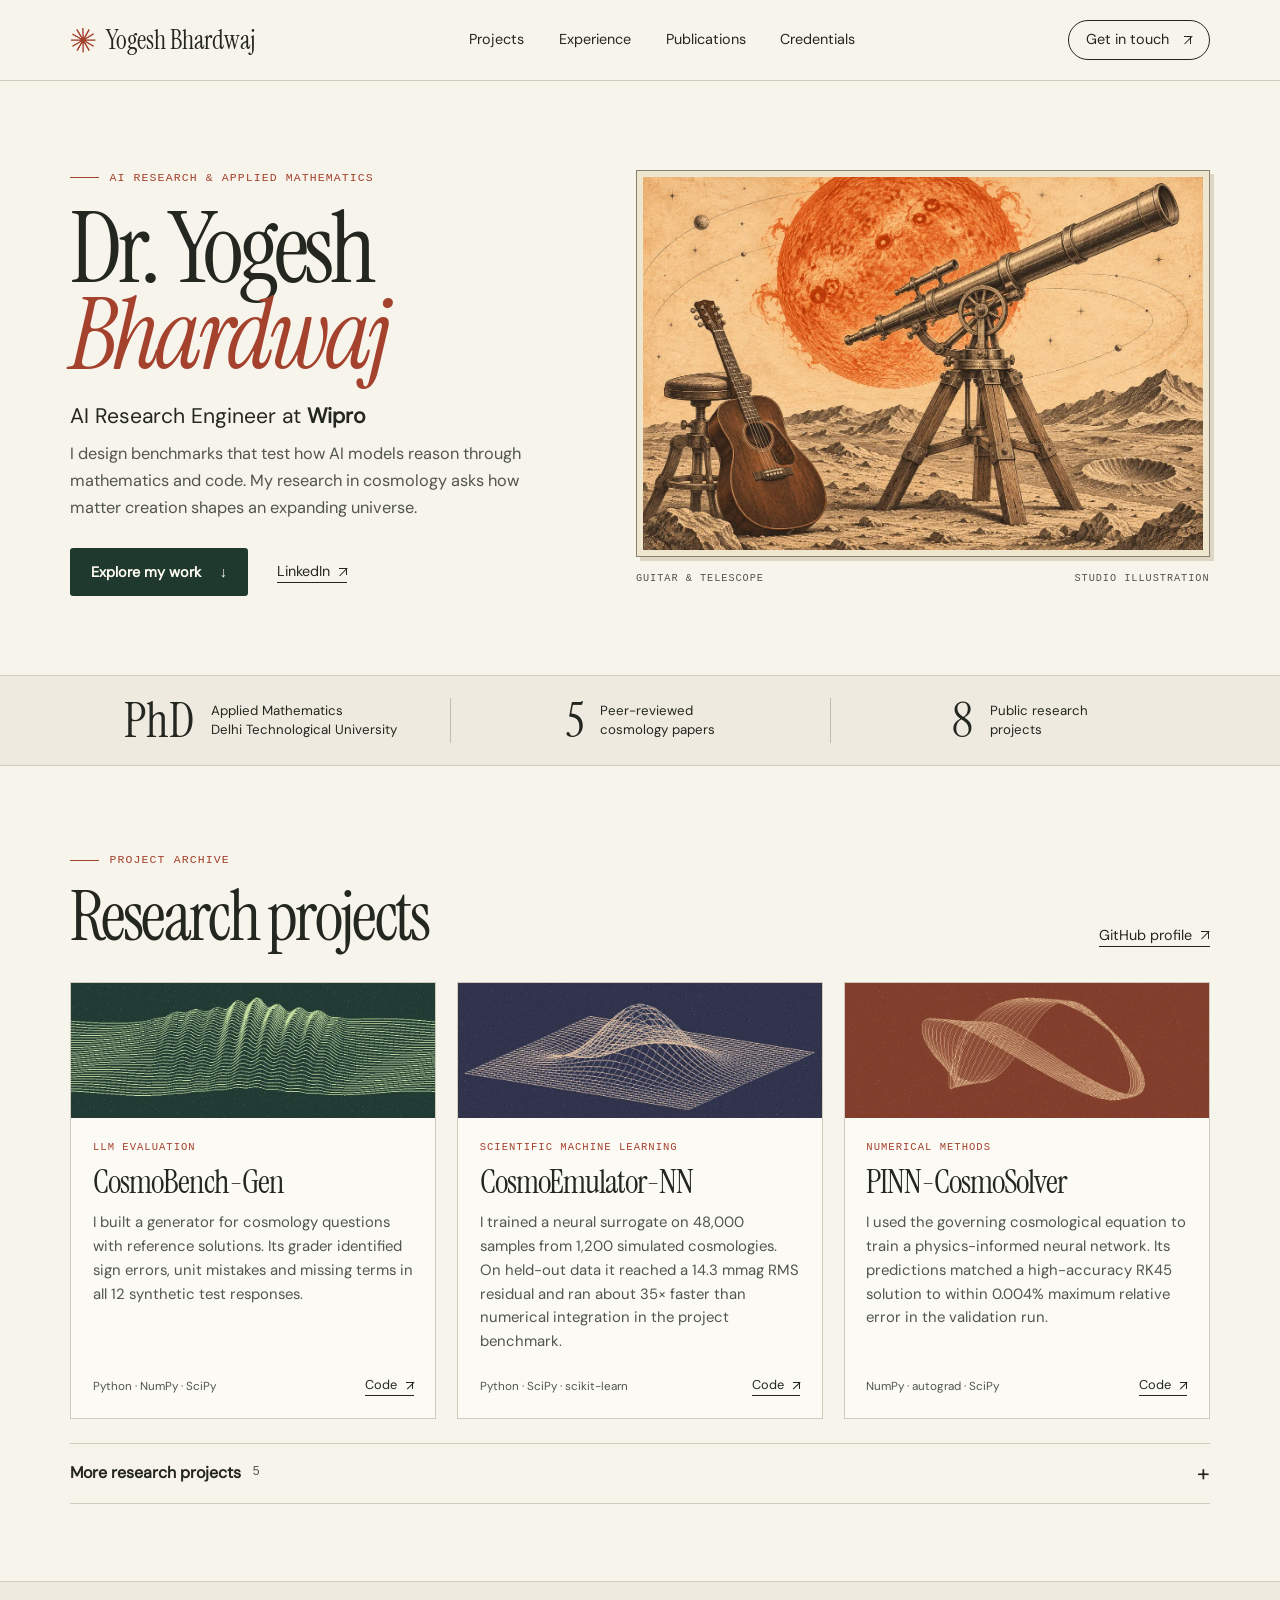
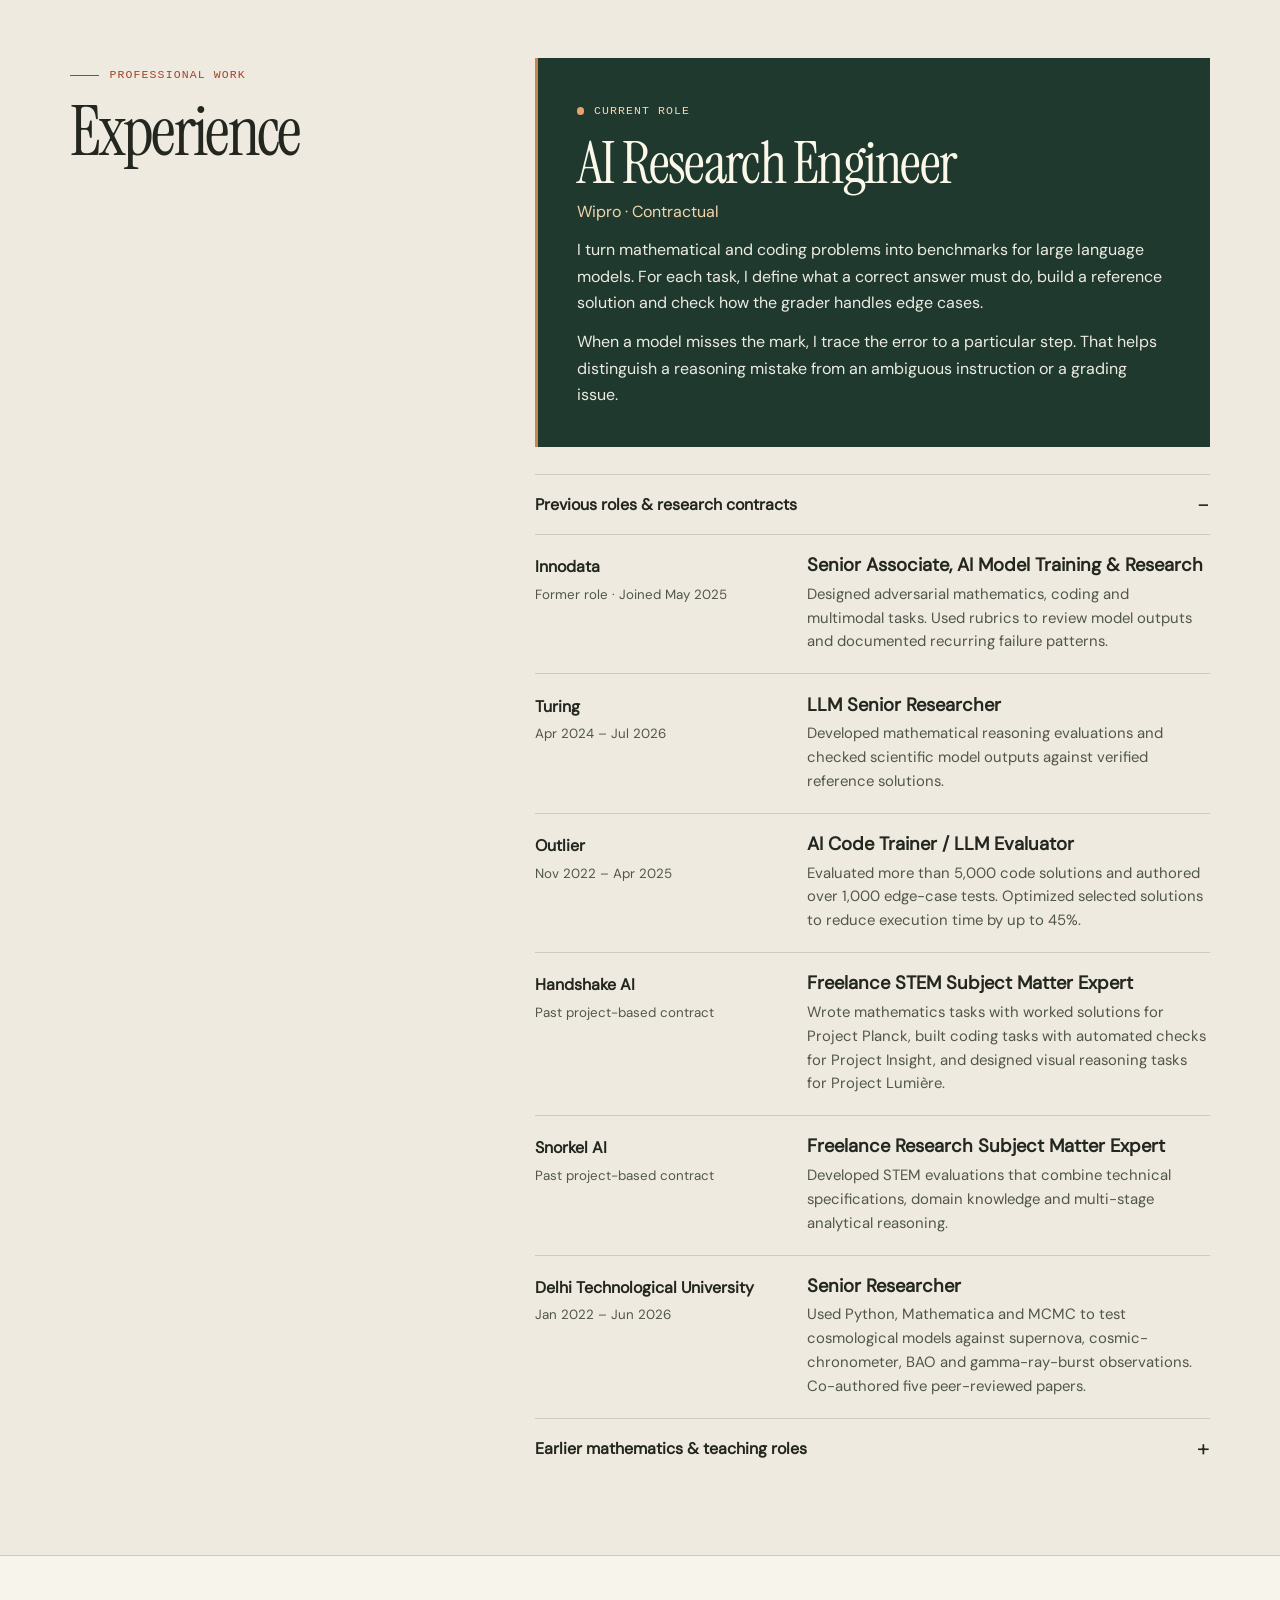
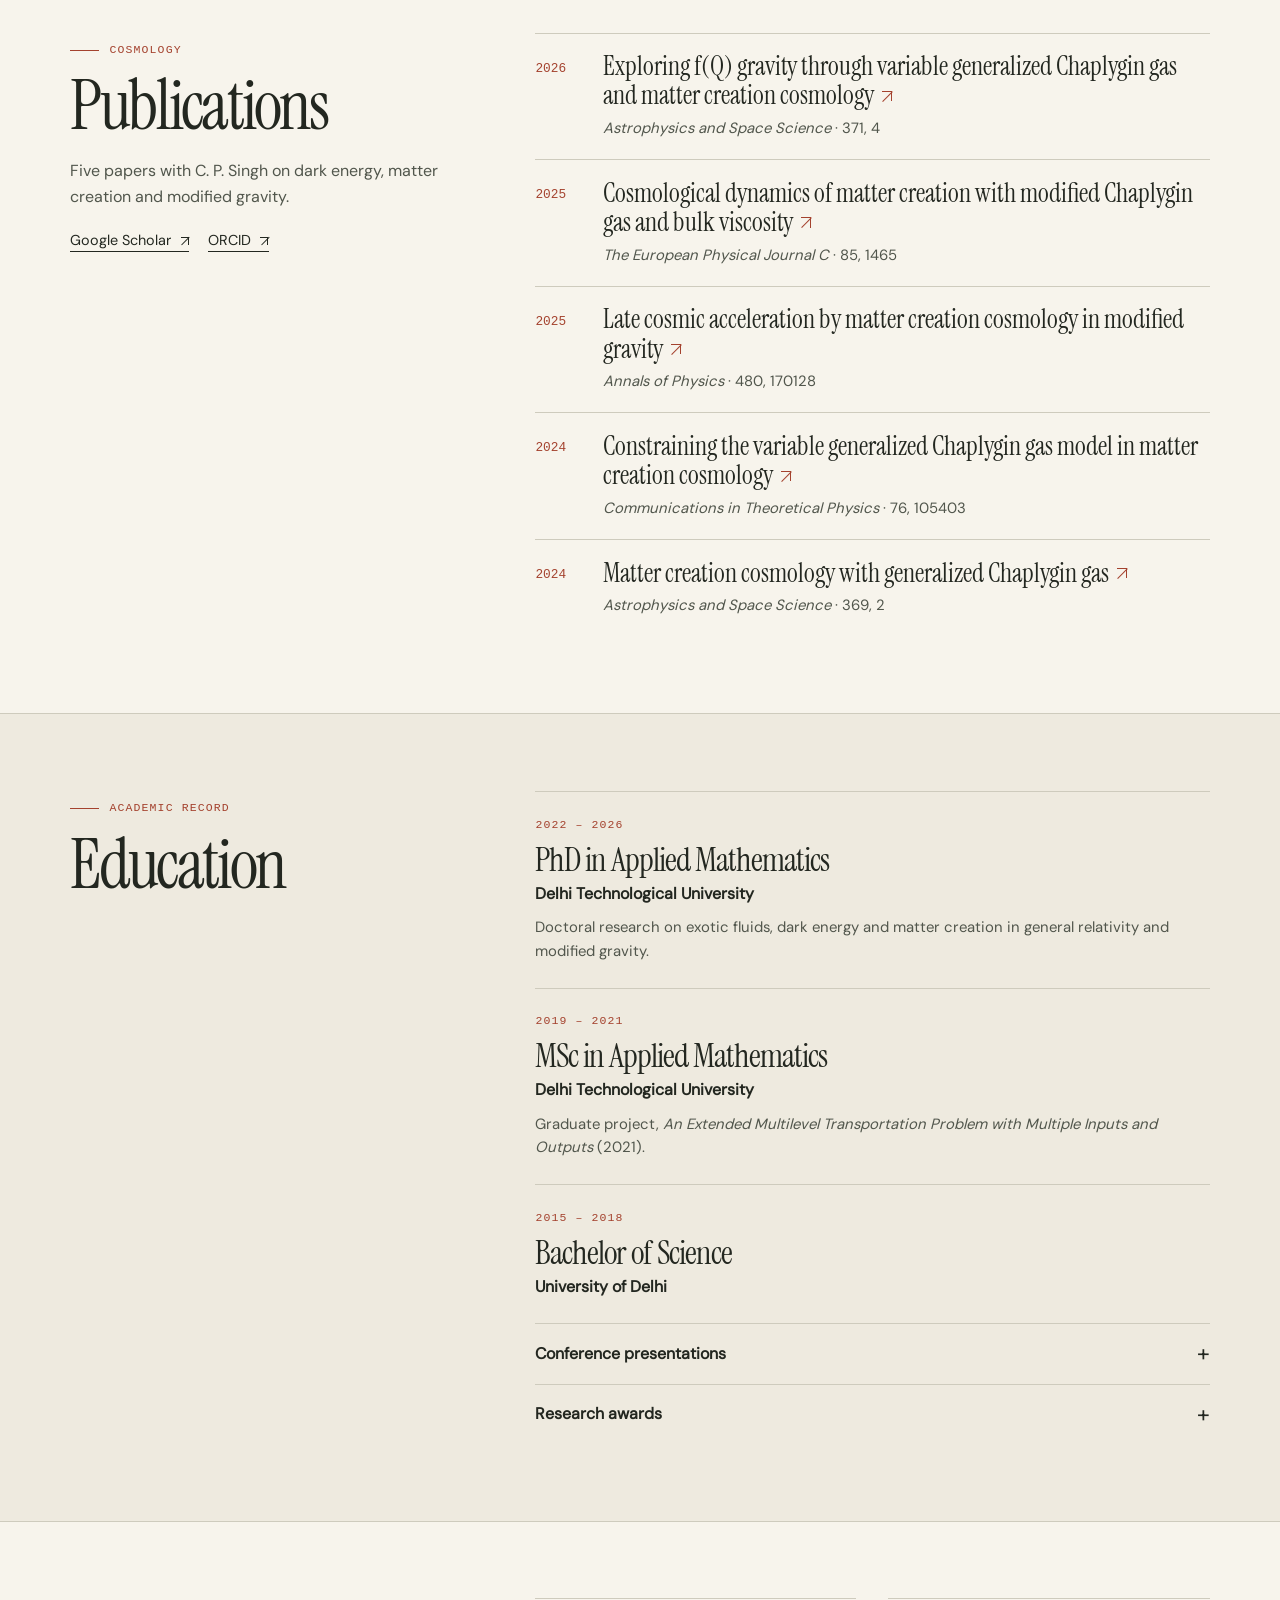
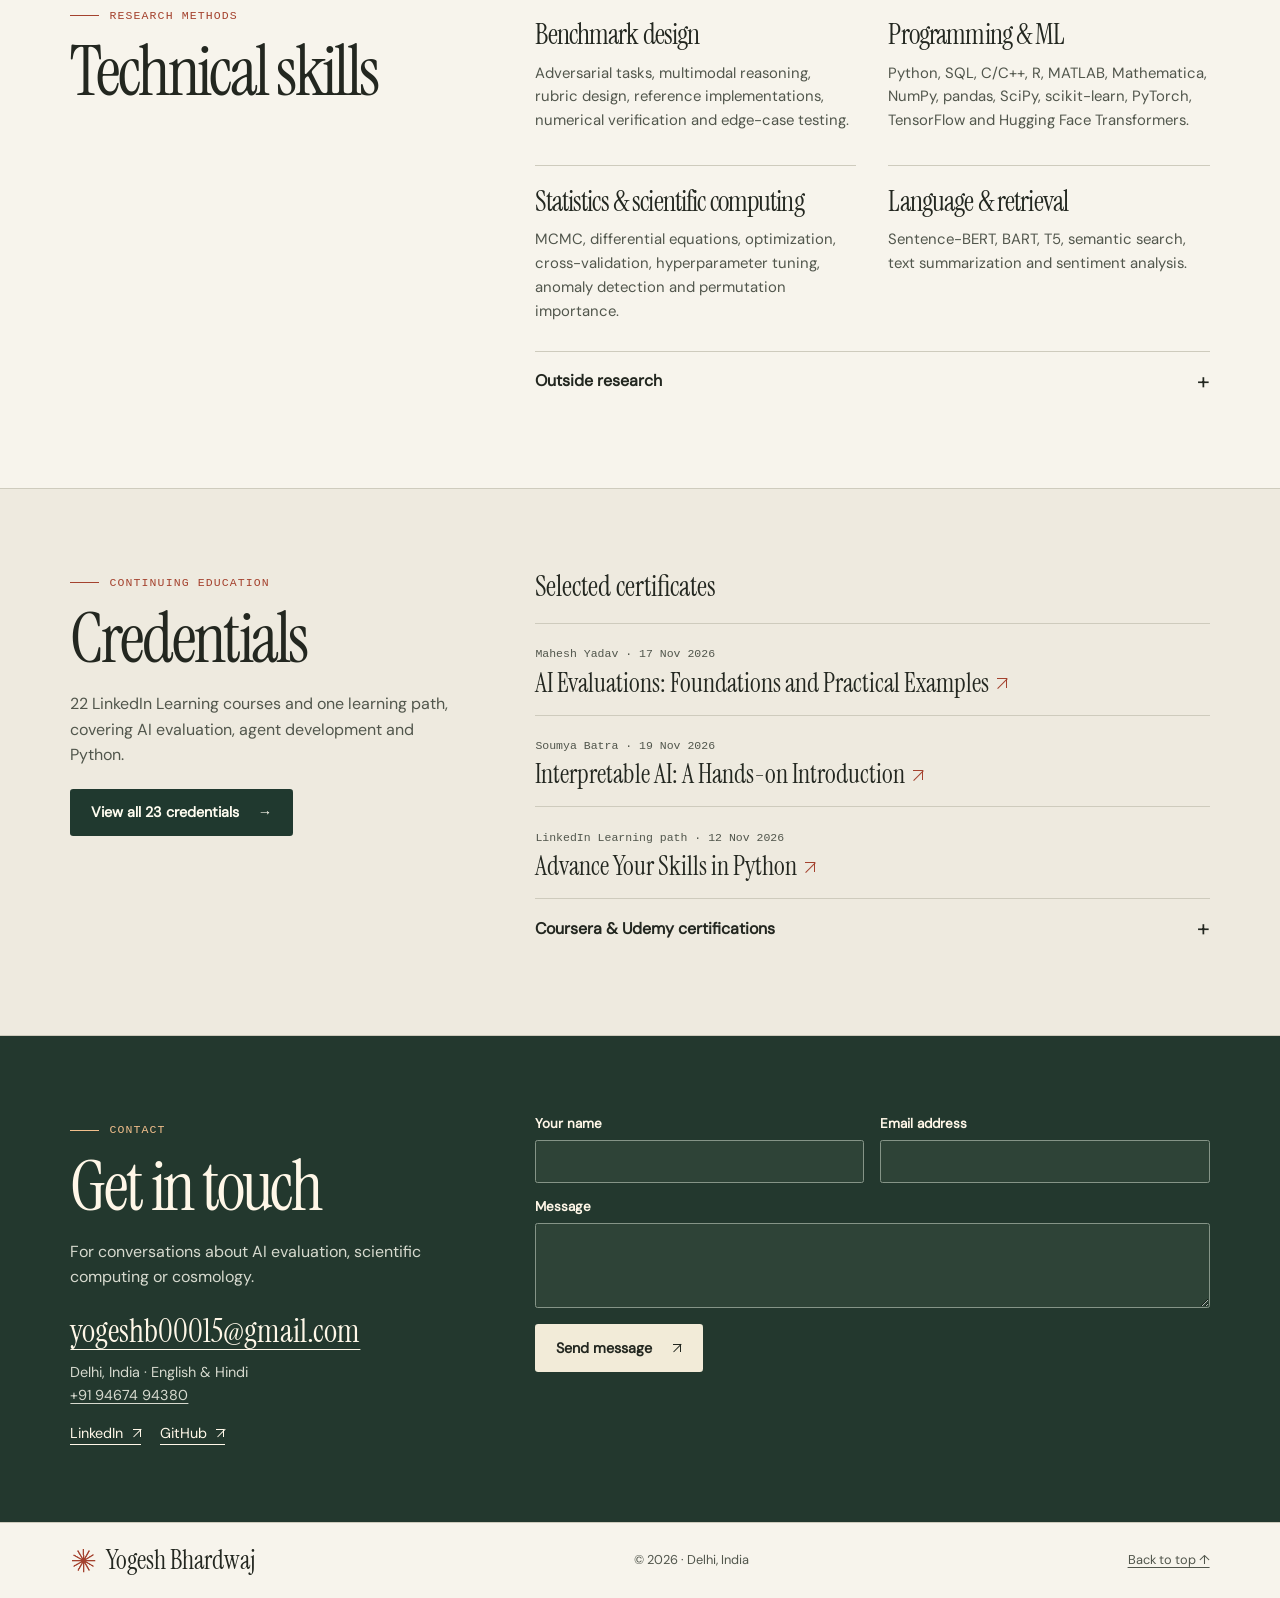
==== commit 8e4e133f: "Redesign portfolio and publish verified LinkedIn Learning credentials" ====
--- a/index.html
+++ b/index.html
@@ -1,1016 +1,489 @@
 <!DOCTYPE html>
 <html lang="en">
-<head>
-<meta charset="UTF-8">
-<meta name="viewport" content="width=device-width, initial-scale=1.0">
-<title>Yogesh Bhardwaj — AI/ML Research Engineer &amp; Cosmologist</title>
-<meta name="description" content="Yogesh Bhardwaj — AI/ML Research Engineer, LLM Evaluation, Data Scientist, and PhD Cosmologist. Research, projects, and publications.">
-
-<link rel="icon" type="image/jpeg" href="picture.jpg">
-<meta property="og:title" content="Yogesh Bhardwaj — AI/ML Research Engineer & Cosmologist">
-<meta property="og:description" content="AI/ML Research Engineer, LLM Evaluation, Data Scientist, and PhD Cosmologist.">
-<meta property="og:image" content="https://yogeshb15.github.io/portfolio/picture.jpg">
-<meta property="og:url" content="https://yogeshb15.github.io/portfolio/">
-<meta property="og:type" content="website">
-<meta name="twitter:card" content="summary_large_image">
-<meta name="twitter:image" content="https://yogeshb15.github.io/portfolio/picture.jpg">
-
-<link rel="preconnect" href="https://fonts.googleapis.com">
-<link rel="preconnect" href="https://fonts.gstatic.com" crossorigin>
-<link href="https://fonts.googleapis.com/css2?family=Space+Grotesk:wght@400;500;600;700&family=Inter:wght@400;500;600&family=JetBrains+Mono:wght@400;500&display=swap" rel="stylesheet">
-
-<style>
-  :root{
-    --void:#050507;
-    --paper:#EDE9E2;
-    --ink:#C8C4BC;
-    --brass:#B08D57;
-    --brass-bright:#D4B384;
-    --muted:#8A8790;
-    --line:rgba(237,233,226,0.10);
-    --line-strong:rgba(237,233,226,0.18);
-  }
-
-  *{ margin:0; padding:0; box-sizing:border-box; }
-
-  html{ scroll-behavior:smooth; }
-  @media (prefers-reduced-motion: reduce){ html{ scroll-behavior:auto; } }
-
-  body{
-    font-family:'Inter', sans-serif;
-    line-height:1.7;
-    color:var(--ink);
-    background:var(--void);
-    min-height:100vh;
-  }
-
-  h1,h2,h3{ font-family:'Space Grotesk', sans-serif; }
-  a{ color:var(--brass-bright); }
-
-  .container{ max-width:1040px; margin:0 auto; padding:0 32px; }
-
-  /* ================= HERO (only place the 3D scene lives) ================= */
-  header.hero{
-    position:relative;
-    height:100vh;
-    min-height:560px;
-    overflow:hidden;
-    display:flex;
-    align-items:center;
-    background:#050507;
-  }
-  #hero-canvas-wrap{
-    position:absolute;
-    inset:0;
-    z-index:0;
-  }
-  #hero-canvas-wrap canvas{ display:block; width:100%; height:100%; }
-
-  header.hero::after{
-    /* readability scrim: darkens the lower-left where the headline sits, without flattening the whole scene */
-    content:"";
-    position:absolute; inset:0; z-index:1;
-    background:linear-gradient(100deg, rgba(5,5,7,0.88) 0%, rgba(5,5,7,0.55) 38%, rgba(5,5,7,0.15) 62%, transparent 78%);
-    pointer-events:none;
-  }
-
-  .hero-content{ position:relative; z-index:2; width:100%; }
-  .hero-inner{ max-width:560px; }
-
-  .eyebrow{
-    font-family:'JetBrains Mono', monospace;
-    font-size:0.74rem;
-    letter-spacing:0.2em;
-    text-transform:uppercase;
-    color:var(--brass);
-    margin-bottom:22px;
-  }
-
-  h1.name{
-    font-size:clamp(2.8rem, 7vw, 5.4rem);
-    font-weight:600;
-    letter-spacing:-0.03em;
-    line-height:0.98;
-    color:var(--paper);
-    margin-bottom:20px;
-  }
-
-  .tagline{
-    font-size:clamp(1rem, 1.6vw, 1.15rem);
-    color:var(--ink);
-    margin-bottom:40px;
-    max-width:36ch;
-    line-height:1.6;
-  }
-
-  .contact-info{ display:flex; flex-wrap:wrap; align-items:center; font-family:'JetBrains Mono', monospace; font-size:0.78rem; }
-  .contact-item{ color:var(--muted); padding-right:16px; margin-right:16px; border-right:1px solid var(--line-strong); }
-  .contact-item:last-child{ border-right:none; margin-right:0; padding-right:0; }
-  .contact-item a{ color:var(--paper); text-decoration:none; border-bottom:1px solid transparent; padding-bottom:2px; transition:color 0.2s ease, border-color 0.2s ease; }
-  .contact-item a:hover{ color:var(--brass-bright); border-color:var(--brass); }
-
-  .scroll-cue{
-    position:absolute; bottom:36px; left:32px; z-index:2;
-    font-family:'JetBrains Mono', monospace; font-size:0.7rem; color:var(--muted);
-    letter-spacing:0.14em; text-transform:uppercase;
-    display:flex; align-items:center; gap:12px;
-  }
-  .scroll-cue::after{ content:""; width:34px; height:1px; background:var(--brass); animation:scrollpulse 2.2s ease-in-out infinite; }
-  @keyframes scrollpulse{ 0%,100%{ opacity:0.3; width:20px; } 50%{ opacity:1; width:44px; } }
-  @media (prefers-reduced-motion: reduce){ .scroll-cue::after{ animation:none; width:34px; } }
-
-  /* ================= NAV (solid, always readable, robustly centered) ================= */
-  nav{
-    position:sticky;
-    top:0;
-    z-index:50;
-    width:100%;
-    background:rgba(5,5,7,0.92);
-    backdrop-filter:blur(10px);
-    -webkit-backdrop-filter:blur(10px);
-    border-bottom:1px solid var(--line);
-    display:flex;
-    justify-content:center;
-  }
-  nav ul{
-    max-width:1040px;
-    width:100%;
-    margin:0 auto;
-    padding:16px 32px;
-    display:flex;
-    list-style:none;
-    gap:26px;
-    flex-wrap:wrap;
-    align-items:center;
-  }
-  nav a{
-    text-decoration:none;
-    color:var(--muted);
-    font-size:0.78rem;
-    font-family:'JetBrains Mono', monospace;
-    padding-bottom:3px;
-    border-bottom:1px solid transparent;
-    transition:color 0.2s ease, border-color 0.2s ease;
-    white-space:nowrap;
-  }
-  nav a:hover{ color:var(--paper); border-color:var(--brass); }
-
-  /* ================= CONTENT SECTIONS: solid background, no competing motion ================= */
-  main{ background:var(--void); position:relative; z-index:2; }
-
-  section{
-    padding:68px 0;
-    border-top:1px solid var(--line);
-    opacity:0;
-    transform:translateY(20px);
-    transition:opacity 0.7s ease, transform 0.7s ease;
-  }
-  section.in-view{ opacity:1; transform:translateY(0); }
-  @media (prefers-reduced-motion: reduce){ section{ opacity:1; transform:none; transition:none; } }
-
-  h2{
-    color:var(--paper);
-    margin-bottom:32px;
-    font-size:clamp(1.3rem, 2.4vw, 1.7rem);
-    font-weight:600;
-    letter-spacing:-0.01em;
-    display:flex;
-    align-items:baseline;
-    gap:14px;
-  }
-  h2::before{ content:""; width:28px; height:1px; background:var(--brass); flex-shrink:0; }
-
-  h3{ color:var(--paper); margin-bottom:8px; font-size:1.05em; font-weight:600; }
-  p{ color:var(--ink); }
-
-  .highlight-box{ padding:22px 0 22px 22px; margin:20px 0; border-left:1px solid var(--brass); }
-  .highlight-box h3{ color:var(--brass-bright); }
-
-  /* ---------- Experience ---------- */
-  .experience-item{ margin-bottom:30px; padding-bottom:28px; border-bottom:1px solid var(--line); }
-  .experience-item:last-child{ border-bottom:none; margin-bottom:0; padding-bottom:0; }
-  .experience-item .company{ font-weight:600; color:var(--paper); font-size:0.98em; }
-  .experience-item .meta-row{
-    display:flex; justify-content:space-between; flex-wrap:wrap; gap:6px;
-    font-family:'JetBrains Mono', monospace; font-size:0.72rem; color:var(--muted);
-    margin-bottom:8px; text-transform:uppercase; letter-spacing:0.04em;
-  }
-  .experience-item h3{ margin-top:2px; color:var(--brass-bright); font-size:1em; }
-
-  /* ---------- Projects ---------- */
-  .projects-grid{ display:grid; grid-template-columns:repeat(auto-fit, minmax(280px, 1fr)); gap:1px; background:var(--line); border:1px solid var(--line); }
-  .project-card{ background:var(--void); padding:26px; transition:background 0.25s ease; display:flex; flex-direction:column; gap:14px; }
-  .project-card:hover{ background:rgba(176,141,87,0.06); }
-  .project-card h3{ font-size:1em; }
-  .project-card p{ font-size:0.88rem; color:var(--muted); flex-grow:1; line-height:1.6; }
-  .project-tags{ display:flex; flex-wrap:wrap; gap:8px; }
-  .project-tags span{ font-family:'JetBrains Mono', monospace; font-size:0.66rem; color:var(--muted); text-transform:uppercase; letter-spacing:0.03em; }
-  .project-tags span:not(:last-child)::after{ content:"·"; margin-left:8px; color:var(--line-strong); }
-  .project-card .repo-link{ font-family:'JetBrains Mono', monospace; font-size:0.76rem; text-decoration:none; color:var(--brass); border-bottom:1px solid transparent; display:inline-block; width:fit-content; transition:color 0.2s ease, border-color 0.2s ease; }
-  .project-card .repo-link:hover{ color:var(--brass-bright); border-color:var(--brass-bright); }
-
-  /* ---------- Publications ---------- */
-  .publication{ margin-bottom:24px; padding-bottom:18px; border-bottom:1px solid var(--line); }
-  .publication:last-child{ border-bottom:none; }
-  .publication h3 a{ color:var(--paper); text-decoration:none; }
-  .publication h3 a:hover{ color:var(--brass-bright); }
-  .publication .date{ font-family:'JetBrains Mono', monospace; font-style:normal; font-size:0.74rem; color:var(--muted); margin-bottom:8px; text-transform:uppercase; letter-spacing:0.03em; }
-
-  /* ---------- Skills ---------- */
-  .skills-grid{ display:grid; grid-template-columns:repeat(auto-fit, minmax(210px, 1fr)); gap:36px 28px; }
-  .skill-category h4{ color:var(--brass-bright); margin-bottom:12px; font-size:0.82rem; font-family:'JetBrains Mono',monospace; text-transform:uppercase; letter-spacing:0.04em; font-weight:500; }
-  .skill-category ul{ list-style:none; }
-  .skill-category li{ margin-bottom:7px; font-size:0.88rem; color:var(--ink); }
-
-  footer{ text-align:center; padding:56px 24px; color:var(--muted); font-size:0.82rem; border-top:1px solid var(--line); background:var(--void); position:relative; z-index:2; }
-  footer p{ color:var(--muted); }
-  footer .kalam-quote{ margin-top:12px; max-width:560px; margin-left:auto; margin-right:auto; font-style:italic; opacity:0.7; }
-
-  @media (max-width: 768px){
-    .container{ padding:0 22px; }
-    nav ul{ padding:14px 22px; gap:16px; }
-    nav a{ font-size:0.72rem; }
-    section{ padding:48px 0; }
-    .hero-inner{ max-width:100%; }
-    header.hero::after{ background:linear-gradient(180deg, rgba(5,5,7,0.4) 0%, rgba(5,5,7,0.92) 55%, rgba(5,5,7,0.96) 100%); }
-  }
-</style>
-</head>
-<body>
-
-<header class="hero">
-  <div id="hero-canvas-wrap"></div>
-  <div class="container hero-content">
-    <div class="hero-inner">
-      <div class="eyebrow">Cosmology — Applied Mathematics — AI/ML</div>
-      <h1 class="name">Yogesh<br>Bhardwaj</h1>
-      <p class="tagline">AI/ML Research Engineer, LLM Evaluation, Data Scientist, and PhD Cosmologist.</p>
-      <div class="contact-info">
-        <div class="contact-item"><a href="mailto:yogeshb00015@gmail.com">Email</a></div>
-        <div class="contact-item">+91-9467494380</div>
-        <div class="contact-item"><a href="https://www.linkedin.com/in/yogesh-bhardwaj-23069120a/" target="_blank" rel="noopener">LinkedIn</a></div>
-        <div class="contact-item"><a href="https://github.com/yogeshb15" target="_blank" rel="noopener">GitHub</a></div>
-        <div class="contact-item"><a href="https://orcid.org/my-orcid?orcid=0009-0008-6658-8333" target="_blank" rel="noopener">ORCID</a></div>
-        <div class="contact-item"><a href="https://scholar.google.com/citations?hl=en&user=yfr75FUAAAAJ" target="_blank" rel="noopener">Google Scholar</a></div>
+  <head>
+    <meta charset="utf-8">
+    <meta name="viewport" content="width=device-width, initial-scale=1">
+    <meta name="theme-color" content="#f6f3eb">
+    <title>Dr. Yogesh Bhardwaj — AI Research Engineer &amp; Applied Mathematician</title>
+    <meta name="description" content="AI benchmarks at Wipro, scientific machine learning and observational cosmology. Projects, publications and credentials by Dr. Yogesh Bhardwaj.">
+    <meta property="og:title" content="Dr. Yogesh Bhardwaj — AI Research Engineer &amp; Applied Mathematician">
+    <meta property="og:description" content="AI benchmarks at Wipro, scientific machine learning and observational cosmology. Projects, publications and credentials by Dr. Yogesh Bhardwaj.">
+    <meta property="og:type" content="website">
+    <meta property="og:image" content="https://yogeshb15.github.io/portfolio/assets/observatory.webp">
+    <meta property="og:image:alt" content="An engraved guitar and telescope beneath an orange sun">
+    <meta property="og:url" content="https://yogeshb15.github.io/portfolio/">
+    <link rel="canonical" href="https://yogeshb15.github.io/portfolio/">
+    <link rel="icon" href="assets/mark.png">
+    <link rel="stylesheet" href="style.css">
+    <script defer src="site.js"></script>
+  </head>
+  <body>
+    <a class="skip" href="#main">Skip to content</a>
+    <div id="top"></div>
+    <header class="mast">
+      <div class="wrap mast-inner">
+        <a class="brand" href="./" aria-label="Yogesh Bhardwaj, home"><span class="rosette" aria-hidden="true"></span> Yogesh Bhardwaj</a>
+        <nav aria-label="Primary navigation">
+          <a href="#projects">Projects</a>
+          <a href="#experience">Experience</a>
+          <a href="#publications">Publications</a>
+          <a href="credentials.html">Credentials</a>
+        </nav>
+        <a class="contact-nav" href="#contact">Get in touch <span class="external-arrow" aria-hidden="true"></span></a>
       </div>
-    </div>
-  </div>
-  <div class="scroll-cue">Scroll</div>
-</header>
-
-<nav>
-  <ul>
-    <li><a href="#about">About</a></li>
-    <li><a href="#research">Research</a></li>
-    <li><a href="#experience">Experience</a></li>
-    <li><a href="#projects">Projects</a></li>
-    <li><a href="#publications">Publications</a></li>
-    <li><a href="#awards">Awards</a></li>
-    <li><a href="#skills">Skills</a></li>
-    <li><a href="#education">Education</a></li>
-    <li><a href="#hobbies">Hobbies</a></li>
-  </ul>
-</nav>
-
-<main>
-<div class="container">
-
-  <section id="about">
-    <h2>About Me</h2>
-    <p>Hello — I'm Yogesh Bhardwaj. By day, across three remote roles, I evaluate and red-team large language models for a living. In parallel, as a PhD researcher, I build the mathematics behind published cosmology. Most people bring one half of that. I bring both, and I've stopped being surprised at how often they overlap.</p>
-    <br>
-    <p>I'm an Applied Mathematics PhD researcher at Delhi Technological University, working on how the universe expands — matter creation cosmology, modified gravity, dark energy — some of the largest structures in existence, explained through some of the most demanding mathematics I know. At Turing, Innodata, and previously Outlier, I design the adversarial problems that expose exactly where and why AI models fail at reasoning, then build the rubric-based grading systems that turn those failures into measurable improvements.</p>
-    <br>
-    <p>Lately that's meant building my own tools too — eight original research projects connecting cosmology and AI/ML directly: neural networks that emulate cosmological models 35x faster than direct integration, a physics-informed neural network built from scratch with hand-rolled automatic differentiation, and benchmark infrastructure for testing exactly how LLMs reason about physics. All public, all real data, all results reported honestly — including the unglamorous ones.</p>
-
-    <div class="highlight-box">
-      <h3>My Philosophy</h3>
-      <p>"Somewhere, something incredible is waiting to be known." — Carl Sagan. That's the instinct behind everything here: constantly exploring the interplay between mathematics, cosmology, and machine intelligence, using Python, MCMC, Mathematica, and modern ML to connect theoretical models with real, checkable results.</p>
-    </div>
-  </section>
-
-  <section id="research">
-    <h2>Research Focus</h2>
-
-    <div class="highlight-box">
-      <h3>Matter Creation Cosmology</h3>
-      <p>I explore how the universe expands through gravitationally induced matter creation — non-equilibrium thermodynamic processes within modified gravity theories, particularly f(Q) gravity. This research asks whether continuous matter creation can explain cosmic acceleration without invoking dark energy at all.</p>
-    </div>
-
-    <div class="highlight-box">
-      <h3>Modified Gravity Theories</h3>
-      <p>My work in f(Q) gravity formalism examines alternatives to general relativity for explaining cosmic acceleration. I build generalized Chaplygin gas models and run statistical analysis against real observational datasets to test how viable these theoretical frameworks actually are.</p>
-    </div>
-
-    <div class="highlight-box">
-      <h3>Bulk Viscous Cosmology</h3>
-      <p>Another core thread: incorporating bulk viscous dissipation into cosmological models, investigating how bulk viscosity affects cosmic dynamics alongside matter creation and exotic equations of state like the Modified Chaplygin Gas — with a close eye on thermodynamic consistency throughout.</p>
-    </div>
-
-    <div class="highlight-box">
-      <h3>AI in Scientific Research</h3>
-      <p>I combine the physics research background above with AI/ML engineering — building benchmark infrastructure that tests LLM reasoning on physics and mathematics problems, designing automated graders that diagnose specific failure modes rather than a binary pass/fail, and applying the same statistical rigor from my cosmology work to evaluating machine intelligence. This is the thread connecting my day job to the project portfolio below.</p>
-    </div>
-  </section>
-
-  <section id="experience">
-    <h2>Professional Experience</h2>
-
-    <div class="experience-item">
-      <div class="meta-row"><span>Jan 2022 – Jun 2026</span><span>Delhi, India</span></div>
-      <div class="company">Delhi Technological University</div>
-      <h3>Senior Researcher</h3>
-      <p>Studying the universe's large-scale structure and expansion history through matter creation cosmology and modified gravity. Published five peer-reviewed papers in <em>Annals of Physics</em>, <em>The European Physical Journal C</em>, and <em>Astrophysics and Space Science</em>; applied MCMC-based statistical inference against Pantheon+, cosmic chronometer, BAO, and gamma-ray-burst datasets; reduced simulation computation time by 40% by redesigning the underlying numerical integration methods. Recipient of the Best Researcher Award (Indian Scientist).</p>
-    </div>
-
-    <div class="experience-item">
-      <div class="meta-row"><span>May 2025 – Present · Contract</span><span>Noida, India (Remote)</span></div>
-      <div class="company">Innodata Pvt. Ltd.</div>
-      <h3>Senior Associate — AI Model Training &amp; Research</h3>
-      <p>Designing adversarial mathematics, coding, and multimodal reasoning problems that systematically expose LLM failure modes in instruction-following and multi-step problem-solving. Grading model outputs against detailed accuracy rubrics, converting recurring error patterns into corrections that measurably improve model robustness, and guiding cross-functional review workflows across multiple concurrent client AI projects.</p>
-    </div>
-
-    <div class="experience-item">
-      <div class="meta-row"><span>Apr 2024 – Present · Contract, Part-time</span><span>Delhi, India (Remote)</span></div>
-      <div class="company">Turing</div>
-      <h3>LLM Senior Researcher</h3>
-      <p>Architecting mathematical AI reasoning workflows that integrate applied mathematics with generative AI evaluation pipelines. Evaluating LLM reasoning on quantitative and scientific problem domains, identifying systematic gaps between model outputs and verified ground truth, and translating findings into concrete model-improvement recommendations for cross-functional AI research teams.</p>
-    </div>
-
-    <div class="experience-item">
-      <div class="meta-row"><span>Nov 2022 – Apr 2025 · Contract</span><span>San Francisco, CA, USA (Remote)</span></div>
-      <div class="company">Outlier</div>
-      <h3>AI Code Trainer / LLM Evaluator</h3>
-      <p>Evaluated and improved 5,000+ AI-generated code solutions across Python, Java, C++, and MATLAB, built 1,000+ test cases to catch edge-case failures, and reduced code execution time by up to 45% through algorithmic analysis — while writing the clear, human-readable feedback that helps a model actually learn from its mistakes.</p>
-    </div>
-
-    <div class="experience-item">
-      <div class="meta-row"><span>Jan 2023 – Aug 2023 · Contract</span><span>Patna, India (Remote)</span></div>
-      <div class="company">I.A.S. Maths Academy</div>
-      <h3>Mathematics Specialist</h3>
-      <p>Designed and administered 200+ assessments for 500+ students (92% satisfaction rate), improved student performance by 35% through targeted feedback, and developed curriculum materials spanning advanced calculus, linear algebra, and differential equations.</p>
-    </div>
-
-    <div class="experience-item">
-      <div class="meta-row"><span>Jan 2020 – Jan 2021 · Contract</span><span>California, USA (Remote)</span></div>
-      <div class="company">Course Hero</div>
-      <h3>Subject Matter Expert &amp; Reviewer</h3>
-      <p>Mentored 25+ junior staff members (lifting team productivity 40%), reviewed 3,000+ academic solutions at a 99% accuracy rate, and cut content errors by 55% by building out new quality assurance protocols.</p>
-    </div>
-
-    <div class="experience-item">
-      <div class="meta-row"><span>Feb 2020 – Dec 2020 · Contract</span><span>California, USA (Remote)</span></div>
-      <div class="company">Chegg</div>
-      <h3>Subject Matter Expert</h3>
-      <p>Provided expert guidance across 15+ advanced mathematics subject areas, earning a 4.9/5.0 student rating with a 95% solution acceptance rate, and built test-series solutions used by 10,000+ students.</p>
-    </div>
-  </section>
-
-  <section id="projects">
-    <h2>Key Projects</h2>
-    <p style="color:var(--muted); margin-bottom:24px; font-size:0.92rem;">Eight original research projects connecting cosmology and AI/ML — real data, honestly reported results, all public on GitHub.</p>
-    <div class="projects-grid">
-
-      <div class="project-card">
-        <h3>CosmoBench-Gen</h3>
-        <p>Auto-generated cosmology reasoning benchmark with a symbolic grader that diagnoses specific errors — sign mistakes, dropped terms, unit conversions — instead of a binary right/wrong. 100% diagnostic accuracy on validation cases.</p>
-        <div class="project-tags"><span>Python</span><span>NumPy</span><span>SciPy</span></div>
-        <a class="repo-link" href="https://github.com/yogeshb15/cosmobench-gen" target="_blank" rel="noopener">View repository →</a>
+    </header>
+    <main id="main">
+      <section class="hero wrap" id="about" aria-labelledby="name">
+        <div class="intro">
+          <span class="micro accent"><i></i> AI research &amp; applied mathematics</span>
+          <h1 id="name">Dr. Yogesh<br><em>Bhardwaj</em></h1>
+          <p class="role">AI Research Engineer at <strong>Wipro</strong></p>
+          <p class="intro-copy">I design benchmarks that test how AI models reason through mathematics and code. My research in cosmology asks how matter creation shapes an expanding universe.</p>
+          <div class="actions">
+            <a class="button primary" href="#projects">Explore my work <span aria-hidden="true">↓</span></a>
+            <a class="text-link" href="https://www.linkedin.com/in/dr-yogesh-bhardwaj-23069120a/">LinkedIn <span class="external-arrow" aria-hidden="true"></span></a>
+          </div>
+        </div>
+        <figure class="hero-plate">
+          <div class="mount">
+            <img src="assets/observatory.webp" alt="An acoustic guitar beside a brass telescope on a lunar landscape, engraved in black ink beneath a burnt-orange sun." width="1280" height="853" fetchpriority="high">
+          </div>
+          <figcaption><span>Guitar &amp; telescope</span><span>Studio illustration</span></figcaption>
+        </figure>
+      </section>
+      <div class="stats">
+        <div class="wrap stats-inner">
+          <div>
+            <strong>PhD</strong>
+            <span>Applied Mathematics<br>Delhi Technological University</span>
+          </div>
+          <a href="#publications"><strong>5</strong><span>Peer-reviewed<br>cosmology papers</span></a>
+          <a href="#projects"><strong>8</strong><span>Public research<br>projects</span></a>
+        </div>
       </div>
-
-      <div class="project-card">
-        <h3>HostMass-Predictor</h3>
-        <p>Full ML pipeline predicting supernova host-galaxy mass from light-curve data alone. The honest finding: a simple regularized linear model outright beat Random Forest and Gradient Boosting.</p>
-        <div class="project-tags"><span>Python</span><span>scikit-learn</span><span>Pandas</span></div>
-        <a class="repo-link" href="https://github.com/yogeshb15/hostmass-predictor" target="_blank" rel="noopener">View repository →</a>
+      <section id="projects" class="wrap section">
+        <div class="section-head">
+          <div class="section-title">
+            <span class="micro accent"><i></i>Project archive</span>
+            <h2>Research projects</h2>
+          </div>
+          <a class="text-link" href="https://github.com/yogeshb15">GitHub profile <span class="external-arrow" aria-hidden="true"></span></a>
+        </div>
+        <div class="cards">
+          <article class="project-card">
+            <img class="cover" src="assets/signals.webp" loading="lazy" width="920" height="342" alt="">
+            <div class="card-content">
+              <span class="micro">LLM evaluation</span>
+              <h3>CosmoBench-Gen</h3>
+              <p>I built a generator for cosmology questions with reference solutions. Its grader identified sign errors, unit mistakes and missing terms in all 12 synthetic test responses.</p>
+              <div class="card-foot">
+                <small>Python · NumPy · SciPy</small>
+                <a class="text-link" href="https://github.com/yogeshb15/-cosmobench-gen">Code <span class="external-arrow" aria-hidden="true"></span></a>
+              </div>
+            </div>
+          </article>
+          <article class="project-card">
+            <img class="cover" src="assets/surface.webp" loading="lazy" width="920" height="342" alt="">
+            <div class="card-content">
+              <span class="micro">Scientific machine learning</span>
+              <h3>CosmoEmulator-NN</h3>
+              <p>I trained a neural surrogate on 48,000 samples from 1,200 simulated cosmologies. On held-out data it reached a 14.3 mmag RMS residual and ran about 35× faster than numerical integration in the project benchmark.</p>
+              <div class="card-foot">
+                <small>Python · SciPy · scikit-learn</small>
+                <a class="text-link" href="https://github.com/yogeshb15/cosmoemulator-nn">Code <span class="external-arrow" aria-hidden="true"></span></a>
+              </div>
+            </div>
+          </article>
+          <article class="project-card">
+            <img class="cover" src="assets/phase.webp" loading="lazy" width="920" height="342" alt="">
+            <div class="card-content">
+              <span class="micro">Numerical methods</span>
+              <h3>PINN-CosmoSolver</h3>
+              <p>I used the governing cosmological equation to train a physics-informed neural network. Its predictions matched a high-accuracy RK45 solution to within 0.004% maximum relative error in the validation run.</p>
+              <div class="card-foot">
+                <small>NumPy · autograd · SciPy</small>
+                <a class="text-link" href="https://github.com/yogeshb15/pinn-cosmo-solver">Code <span class="external-arrow" aria-hidden="true"></span></a>
+              </div>
+            </div>
+          </article>
+        </div>
+        <details class="disclosure">
+          <summary>More research projects <span class="count">5</span></summary>
+          <div class="more-projects">
+            <article class="project-card">
+              <div class="card-content">
+                <span class="micro">Supernova host galaxies</span>
+                <h3>HostMass-Predictor</h3>
+                <p>Compared four models for estimating host-galaxy mass using Pantheon+SH0ES data, cross-validation and permutation importance.</p>
+                <div class="card-foot">
+                  <small>pandas · scikit-learn</small>
+                  <a class="text-link" href="https://github.com/yogeshb15/hostmass-predictor">Code <span class="external-arrow" aria-hidden="true"></span></a>
+                </div>
+              </div>
+            </article>
+            <article class="project-card">
+              <div class="card-content">
+                <span class="micro">Anomaly detection</span>
+                <h3>SN-Anomaly-Detector</h3>
+                <p>Applied Isolation Forest to four supernova features. It flagged 48 objects that a univariate three-sigma residual rule missed in the project sample.</p>
+                <div class="card-foot">
+                  <small>scikit-learn · SciPy</small>
+                  <a class="text-link" href="https://github.com/yogeshb15/sn-anomaly-detector">Code <span class="external-arrow" aria-hidden="true"></span></a>
+                </div>
+              </div>
+            </article>
+            <article class="project-card">
+              <div class="card-content">
+                <span class="micro">Model classification</span>
+                <h3>DarkEnergy-ModelClassifier</h3>
+                <p>Used principal components and a multilayer perceptron to distinguish three simulated dark-energy models. Test accuracy was 74.2%, against a 33% random-guess baseline.</p>
+                <div class="card-foot">
+                  <small>Python · scikit-learn</small>
+                  <a class="text-link" href="https://github.com/yogeshb15/darkenergy-model-classifier">Code <span class="external-arrow" aria-hidden="true"></span></a>
+                </div>
+              </div>
+            </article>
+            <article class="project-card">
+              <div class="card-content">
+                <span class="micro">Scientific information retrieval</span>
+                <h3>CosmoSearch</h3>
+                <p>Ranked a 31-entry cosmology collection with TF-IDF, latent semantic analysis and cosine similarity, and grouped topics with KMeans.</p>
+                <div class="card-foot">
+                  <small>NumPy · scikit-learn</small>
+                  <a class="text-link" href="https://github.com/yogeshb15/cosmosearch">Code <span class="external-arrow" aria-hidden="true"></span></a>
+                </div>
+              </div>
+            </article>
+            <article class="project-card">
+              <div class="card-content">
+                <span class="micro">Statistical inference</span>
+                <h3>H0-Tension-Analyzer</h3>
+                <p>Compared six published Hubble-constant measurements using inverse-variance weighting and a pairwise matrix of tension significances.</p>
+                <div class="card-foot">
+                  <small>NumPy · Matplotlib</small>
+                  <a class="text-link" href="https://github.com/yogeshb15/h0-tension-analyzer">Code <span class="external-arrow" aria-hidden="true"></span></a>
+                </div>
+              </div>
+            </article>
+          </div>
+        </details>
+      </section>
+      <section id="experience" class="tinted">
+        <div class="wrap section split">
+          <div class="section-title">
+            <span class="micro accent"><i></i>Professional work</span>
+            <h2>Experience</h2>
+          </div>
+          <div class="stack">
+            <article class="current">
+              <span class="current-label"><b></b> Current role</span>
+              <h3>AI Research Engineer</h3>
+              <div class="company">Wipro · Contractual</div>
+              <p>I turn mathematical and coding problems into benchmarks for large language models. For each task, I define what a correct answer must do, build a reference solution and check how the grader handles edge cases.</p>
+              <p>When a model misses the mark, I trace the error to a particular step. That helps distinguish a reasoning mistake from an ambiguous instruction or a grading issue.</p>
+            </article>
+            <details open class="disclosure">
+              <summary>Previous roles &amp; research contracts</summary>
+              <article class="entry">
+                <div>
+                  <strong>Innodata</strong>
+                  <small>Former role · Joined May 2025</small>
+                </div>
+                <div>
+                  <h4>Senior Associate, AI Model Training &amp; Research</h4>
+                  <p>Designed adversarial mathematics, coding and multimodal tasks. Used rubrics to review model outputs and documented recurring failure patterns.</p>
+                </div>
+              </article>
+              <article class="entry">
+                <div>
+                  <strong>Turing</strong>
+                  <small>Apr 2024 – Jul 2026</small>
+                </div>
+                <div>
+                  <h4>LLM Senior Researcher</h4>
+                  <p>Developed mathematical reasoning evaluations and checked scientific model outputs against verified reference solutions.</p>
+                </div>
+              </article>
+              <article class="entry">
+                <div>
+                  <strong>Outlier</strong>
+                  <small>Nov 2022 – Apr 2025</small>
+                </div>
+                <div>
+                  <h4>AI Code Trainer / LLM Evaluator</h4>
+                  <p>Evaluated more than 5,000 code solutions and authored over 1,000 edge-case tests. Optimized selected solutions to reduce execution time by up to 45%.</p>
+                </div>
+              </article>
+              <article class="entry">
+                <div>
+                  <strong>Handshake AI</strong>
+                  <small>Past project-based contract</small>
+                </div>
+                <div>
+                  <h4>Freelance STEM Subject Matter Expert</h4>
+                  <p>Wrote mathematics tasks with worked solutions for Project Planck, built coding tasks with automated checks for Project Insight, and designed visual reasoning tasks for Project Lumière.</p>
+                </div>
+              </article>
+              <article class="entry">
+                <div>
+                  <strong>Snorkel AI</strong>
+                  <small>Past project-based contract</small>
+                </div>
+                <div>
+                  <h4>Freelance Research Subject Matter Expert</h4>
+                  <p>Developed STEM evaluations that combine technical specifications, domain knowledge and multi-stage analytical reasoning.</p>
+                </div>
+              </article>
+              <article class="entry">
+                <div>
+                  <strong>Delhi Technological University</strong>
+                  <small>Jan 2022 – Jun 2026</small>
+                </div>
+                <div>
+                  <h4>Senior Researcher</h4>
+                  <p>Used Python, Mathematica and MCMC to test cosmological models against supernova, cosmic-chronometer, BAO and gamma-ray-burst observations. Co-authored five peer-reviewed papers.</p>
+                </div>
+              </article>
+            </details>
+            <details class="disclosure">
+              <summary>Earlier mathematics &amp; teaching roles</summary>
+              <article class="entry">
+                <div>
+                  <strong>I.A.S. Maths Academy</strong>
+                  <small>Jan – Aug 2023</small>
+                </div>
+                <div>
+                  <h4>Mathematics Specialist</h4>
+                  <p>Designed more than 200 assessments for over 500 students in calculus, linear algebra and differential equations.</p>
+                </div>
+              </article>
+              <article class="entry">
+                <div>
+                  <strong>Course Hero</strong>
+                  <small>Jan 2020 – Jan 2021</small>
+                </div>
+                <div>
+                  <h4>Subject Matter Expert &amp; Reviewer</h4>
+                  <p>Reviewed more than 3,000 academic solutions and mentored over 25 junior staff members.</p>
+                </div>
+              </article>
+              <article class="entry">
+                <div>
+                  <strong>Chegg</strong>
+                  <small>Feb – Dec 2020</small>
+                </div>
+                <div>
+                  <h4>Subject Matter Expert</h4>
+                  <p>Developed solutions across more than 15 mathematics subject areas and test-series materials used by over 10,000 students.</p>
+                </div>
+              </article>
+            </details>
+          </div>
+        </div>
+      </section>
+      <section id="publications" class="wrap section split">
+        <div>
+          <div class="section-title">
+            <span class="micro accent"><i></i>Cosmology</span>
+            <h2>Publications</h2>
+          </div>
+          <p class="side-note">Five papers with C. P. Singh on dark energy, matter creation and modified gravity.</p>
+          <div class="side-links">
+            <a class="text-link" href="https://scholar.google.com/citations?user=yfr75FUAAAAJ">Google Scholar <span class="external-arrow" aria-hidden="true"></span></a>
+            <a class="text-link" href="https://orcid.org/0009-0008-6658-8333">ORCID <span class="external-arrow" aria-hidden="true"></span></a>
+          </div>
+        </div>
+        <ol class="paper-list">
+          <li>
+            <time>2026</time>
+            <div>
+              <h3><a href="https://doi.org/10.1007/s10509-026-04533-z">Exploring f(Q) gravity through variable generalized Chaplygin gas and matter creation cosmology <span class="external-arrow" aria-hidden="true"></span></a></h3>
+              <p><em>Astrophysics and Space Science</em> · 371, 4</p>
+            </div>
+          </li>
+          <li>
+            <time>2025</time>
+            <div>
+              <h3><a href="https://doi.org/10.1140/epjc/s10052-025-15227-1">Cosmological dynamics of matter creation with modified Chaplygin gas and bulk viscosity <span class="external-arrow" aria-hidden="true"></span></a></h3>
+              <p><em>The European Physical Journal C</em> · 85, 1465</p>
+            </div>
+          </li>
+          <li>
+            <time>2025</time>
+            <div>
+              <h3><a href="https://doi.org/10.1016/j.aop.2025.170128">Late cosmic acceleration by matter creation cosmology in modified gravity <span class="external-arrow" aria-hidden="true"></span></a></h3>
+              <p><em>Annals of Physics</em> · 480, 170128</p>
+            </div>
+          </li>
+          <li>
+            <time>2024</time>
+            <div>
+              <h3><a href="https://doi.org/10.1088/1572-9494/ad58c2">Constraining the variable generalized Chaplygin gas model in matter creation cosmology <span class="external-arrow" aria-hidden="true"></span></a></h3>
+              <p><em>Communications in Theoretical Physics</em> · 76, 105403</p>
+            </div>
+          </li>
+          <li>
+            <time>2024</time>
+            <div>
+              <h3><a href="https://doi.org/10.1007/s10509-024-04267-w">Matter creation cosmology with generalized Chaplygin gas <span class="external-arrow" aria-hidden="true"></span></a></h3>
+              <p><em>Astrophysics and Space Science</em> · 369, 2</p>
+            </div>
+          </li>
+        </ol>
+      </section>
+      <section class="tinted" id="education">
+        <div class="wrap section split">
+          <div class="section-title">
+            <span class="micro accent"><i></i>Academic record</span>
+            <h2>Education</h2>
+          </div>
+          <div class="stack degrees">
+            <article>
+              <small>2022 – 2026</small>
+              <h3>PhD in Applied Mathematics</h3>
+              <strong>Delhi Technological University</strong>
+              <p>Doctoral research on exotic fluids, dark energy and matter creation in general relativity and modified gravity.</p>
+            </article>
+            <article>
+              <small>2019 – 2021</small>
+              <h3>MSc in Applied Mathematics</h3>
+              <strong>Delhi Technological University</strong>
+              <p>Graduate project, <em>An Extended Multilevel Transportation Problem with Multiple Inputs and Outputs</em> (2021).</p>
+            </article>
+            <article>
+              <small>2015 – 2018</small>
+              <h3>Bachelor of Science</h3>
+              <strong>University of Delhi</strong>
+            </article>
+            <details class="disclosure">
+              <summary>Conference presentations</summary>
+              <ul class="plain-list">
+                <li><strong>ICRTM, Feb 2025</strong> · Hansraj College, University of Delhi<br>Dynamical Study of Variable Generalized Chaplygin Gas Model with Matter Creation in f(Q) Theory.</li>
+                <li><strong>IWGC, Sep 2023</strong> · Netaji Subhas University of Technology<br>Constraining Generalized Chaplygin Gas Model with Matter Creation Cosmology.</li>
+                <li><strong>RAMSIA, Jun 2023</strong> · GLA University, Mathura<br>Matter Creation Cosmology with Variable Chaplygin Gas Equation of State.</li>
+              </ul>
+            </details>
+            <details id="awards" class="disclosure">
+              <summary>Research awards</summary>
+              <ul class="plain-list">
+                <li>Research Excellence Award, awarded twice by Delhi Technological University.</li>
+                <li>
+                  <a class="" href="https://physicistparticle.com/mr-yogesh-bhardwaj-cosmology-best-researcher-award-2210">Best Researcher Award, Indian Scientist <span class="external-arrow" aria-hidden="true"></span></a>
+                </li>
+                <li>Two additional research awards in 2026.</li>
+              </ul>
+            </details>
+          </div>
+        </div>
+      </section>
+      <section id="skills" class="wrap section split">
+        <div class="section-title">
+          <span class="micro accent"><i></i>Research methods</span>
+          <h2>Technical skills</h2>
+        </div>
+        <div>
+          <div class="skill-grid">
+            <div>
+              <h3>Benchmark design</h3>
+              <p>Adversarial tasks, multimodal reasoning, rubric design, reference implementations, numerical verification and edge-case testing.</p>
+            </div>
+            <div>
+              <h3>Programming &amp; ML</h3>
+              <p>Python, SQL, C/C++, R, MATLAB, Mathematica, NumPy, pandas, SciPy, scikit-learn, PyTorch, TensorFlow and Hugging Face Transformers.</p>
+            </div>
+            <div>
+              <h3>Statistics &amp; scientific computing</h3>
+              <p>MCMC, differential equations, optimization, cross-validation, hyperparameter tuning, anomaly detection and permutation importance.</p>
+            </div>
+            <div>
+              <h3>Language &amp; retrieval</h3>
+              <p>Sentence-BERT, BART, T5, semantic search, text summarization and sentiment analysis.</p>
+            </div>
+          </div>
+          <details id="hobbies" class="disclosure outside">
+            <summary>Outside research</summary>
+            <p>I play cricket, badminton and chess. At DTU, I was part of the team that won the 2025 PARAAKRAM cricket tournament. Some of my favourite places to travel are Spiti, Ladakh and the Tirthan Valley.</p>
+          </details>
+        </div>
+      </section>
+      <section id="certifications" class="tinted">
+        <div class="wrap section split">
+          <div>
+            <div class="section-title">
+              <span class="micro accent"><i></i>Continuing education</span>
+              <h2>Credentials</h2>
+            </div>
+            <p class="side-note">22 LinkedIn Learning courses and one learning path, covering AI evaluation, agent development and Python.</p>
+            <a class="button primary" href="credentials.html">View all 23 credentials <span aria-hidden="true">→</span></a>
+          </div>
+          <div>
+            <h3 class="subhead">Selected certificates</h3>
+            <ul class="cred-list">
+              <li class="credential" data-topic="AI evaluation">
+                <div>
+                  <small>Mahesh Yadav · <time datetime="2026-11-17">17 Nov 2026</time></small>
+                  <h3><a href="https://www.linkedin.com/learning/certificates/062deb3fccb16ea3d79813e22be9c5c85cd8ef11d1a665e2441efa03f98a8d98?trk=share_certificate">AI Evaluations: Foundations and Practical Examples <span class="external-arrow" aria-hidden="true"></span></a></h3>
+                </div>
+              </li>
+              <li class="credential" data-topic="AI evaluation">
+                <div>
+                  <small>Soumya Batra · <time datetime="2026-11-19">19 Nov 2026</time></small>
+                  <h3><a href="https://www.linkedin.com/learning/certificates/aba04467b6e76ea70c7a0b7feae45d11d9b6981e8b712d7e6902e1269bc74bc3?trk=share_certificate">Interpretable AI: A Hands-on Introduction <span class="external-arrow" aria-hidden="true"></span></a></h3>
+                </div>
+              </li>
+              <li class="credential" data-topic="Python &amp; ML">
+                <div>
+                  <small>LinkedIn Learning path · <time datetime="2026-11-12">12 Nov 2026</time></small>
+                  <h3><a href="https://www.linkedin.com/learning/certificates/c8c85bd0eacda573ad8c4893c266ec8825fe89d36a7d2ea9caab7583548f9555?trk=share_certificate">Advance Your Skills in Python <span class="external-arrow" aria-hidden="true"></span></a></h3>
+                </div>
+              </li>
+            </ul>
+            <details class="disclosure">
+              <summary>Coursera &amp; Udemy certifications</summary>
+              <ul class="plain-list">
+                <li>Data-Driven Astronomy · Coursera, 2024</li>
+                <li>100 Days of Code: The Complete Python Pro Bootcamp · Udemy, 2023</li>
+                <li>Programming for Everybody – Python · Coursera, 2022</li>
+              </ul>
+            </details>
+          </div>
+        </div>
+      </section>
+      <section id="contact" class="contact-section">
+        <div class="wrap section split">
+          <div>
+            <div class="section-title">
+              <span class="micro accent"><i></i>Contact</span>
+              <h2>Get in touch</h2>
+            </div>
+            <p class="side-note">For conversations about AI evaluation, scientific computing or cosmology.</p>
+            <a class="email" href="mailto:yogeshb00015@gmail.com">yogeshb00015@gmail.com</a>
+            <p class="contact-extra">Delhi, India · English &amp; Hindi<br><a href="tel:+919467494380">+91 94674 94380</a></p>
+            <div class="side-links">
+              <a class="text-link" href="https://www.linkedin.com/in/dr-yogesh-bhardwaj-23069120a/">LinkedIn <span class="external-arrow" aria-hidden="true"></span></a>
+              <a class="text-link" href="https://github.com/yogeshb15">GitHub <span class="external-arrow" aria-hidden="true"></span></a>
+            </div>
+          </div>
+          <form action="https://formsubmit.co/yogeshb00015@gmail.com" method="post" id="contact-form">
+            <div class="form-row">
+              <label>Your name<input name="name" autocomplete="name" required></label>
+              <label>Email address<input type="email" name="email" autocomplete="email" required></label>
+            </div>
+            <label>Message<textarea name="message" rows="3" required></textarea></label>
+            <input type="text" name="_honey" tabindex="-1" autocomplete="off" hidden>
+            <input type="hidden" name="_subject" value="New message from your portfolio site">
+            <button class="button light" type="submit">Send message <span class="external-arrow" aria-hidden="true"></span></button>
+            <p id="form-status" role="status"></p>
+          </form>
+        </div>
+      </section>
+    </main>
+    <footer>
+      <div class="wrap footer-inner">
+        <a class="brand" href="./"><span class="rosette" aria-hidden="true"></span> Yogesh Bhardwaj</a>
+        <span>© 2026 · Delhi, India</span>
+        <a href="#top">Back to top ↑</a>
       </div>
-
-      <div class="project-card">
-        <h3>SN-Anomaly-Detector</h3>
-        <p>Isolation Forest across real Pantheon+SH0ES supernova data flags 48 statistically anomalous objects that a standard 3-sigma residual cut misses entirely.</p>
-        <div class="project-tags"><span>Python</span><span>scikit-learn</span><span>SciPy</span></div>
-        <a class="repo-link" href="https://github.com/yogeshb15/sn-anomaly-detector" target="_blank" rel="noopener">View repository →</a>
-      </div>
-
-      <div class="project-card">
-        <h3>DarkEnergy-ModelClassifier</h3>
-        <p>PCA + neural network classifies which of three dark-energy models generated a noisy Hubble diagram — 74.2% accuracy, correctly reproducing a known observational degeneracy.</p>
-        <div class="project-tags"><span>Python</span><span>scikit-learn</span></div>
-        <a class="repo-link" href="https://github.com/yogeshb15/darkenergy-model-classifier" target="_blank" rel="noopener">View repository →</a>
-      </div>
-
-      <div class="project-card">
-        <h3>CosmoEmulator-NN</h3>
-        <p>Neural-network emulator replaces numerical Friedmann-equation integration — a 35x inference speed-up at 14.3 mmag accuracy on fully unseen cosmological models.</p>
-        <div class="project-tags"><span>Python</span><span>scikit-learn</span><span>SciPy</span></div>
-        <a class="repo-link" href="https://github.com/yogeshb15/cosmoemulator-nn" target="_blank" rel="noopener">View repository →</a>
-      </div>
-
-      <div class="project-card">
-        <h3>PINN-CosmoSolver</h3>
-        <p>Physics-informed neural network built from scratch — hand-rolled automatic differentiation, no deep learning framework — solving a nonlinear modified Friedmann equation to 0.004% error.</p>
-        <div class="project-tags"><span>Python</span><span>autograd</span><span>SciPy</span></div>
-        <a class="repo-link" href="https://github.com/yogeshb15/pinn-cosmo-solver" target="_blank" rel="noopener">View repository →</a>
-      </div>
-
-      <div class="project-card">
-        <h3>CosmoSearch</h3>
-        <p>TF-IDF + Latent Semantic Analysis retrieval engine over an original 31-entry cosmology knowledge base — genuine semantic matching, no keyword overlap required.</p>
-        <div class="project-tags"><span>Python</span><span>scikit-learn</span></div>
-        <a class="repo-link" href="https://github.com/yogeshb15/cosmosearch" target="_blank" rel="noopener">View repository →</a>
-      </div>
-
-      <div class="project-card">
-        <h3>H0-Tension-Analyzer</h3>
-        <p>Statistical meta-analysis of the real Hubble tension across six published measurements — reproduces the literature's exact 5.8σ Planck-vs-SH0ES figure as a self-check before trusting the rest.</p>
-        <div class="project-tags"><span>Python</span><span>NumPy</span></div>
-        <a class="repo-link" href="https://github.com/yogeshb15/h0-tension-analyzer" target="_blank" rel="noopener">View repository →</a>
-      </div>
-
-    </div>
-  </section>
-
-  <section id="publications">
-    <h2>Selected Publications</h2>
-
-    <div class="publication">
-      <h3><a href="https://doi.org/10.1016/j.aop.2025.170128" target="_blank" rel="noopener">Late cosmic acceleration by matter creation cosmology in modified gravity</a></h3>
-      <div class="date">Annals of Physics · June 2025</div>
-      <p>Explored the expansion of the universe powered by gravitationally induced "adiabatic" matter creation in f(Q) gravity, comparing models against ΛCDM using Pantheon+, Cosmic Chronometer, and BAO datasets.</p>
-    </div>
-
-    <div class="publication">
-      <h3><a href="https://doi.org/10.1088/1572-9494/ad58c2" target="_blank" rel="noopener">Constraining Variable Generalized Chaplygin Gas model in Matter Creation Cosmology</a></h3>
-      <div class="date">Communications in Theoretical Physics · August 2024</div>
-      <p>Investigated the variable generalized Chaplygin gas model in matter creation cosmology using MCMC methods, constraining parameters with Pantheon, CC, BAO, DESI BAO, quasar, and gamma-ray-burst data.</p>
-    </div>
-
-    <div class="publication">
-      <h3><a href="https://doi.org/10.1007/s10509-024-04267-w" target="_blank" rel="noopener">Matter creation cosmology with generalized Chaplygin gas</a></h3>
-      <div class="date">Astrophysics and Space Science · January 2024</div>
-      <p>Examined flat FLRW models powered by adiabatic matter creation with a generalized Chaplygin gas equation of state, constrained using Pantheon, H(z), and BAO datasets.</p>
-    </div>
-
-    <div class="publication">
-      <h3><a href="https://doi.org/10.1140/epjc/s10052-025-15227-1" target="_blank" rel="noopener">Cosmological dynamics of matter creation with modified Chaplygin gas and bulk viscosity</a></h3>
-      <div class="date">The European Physical Journal C · 2025</div>
-      <p>A comprehensive investigation of a cosmological model combining the Modified Chaplygin Gas equation of state with gravitationally induced matter creation and bulk viscous dissipation in flat FLRW spacetime — deriving modified Friedmann equations and an analytical Hubble parameter, and showing the model reproduces the transition from decelerated to accelerated expansion.</p>
-    </div>
-
-    <div class="publication">
-      <h3><a href="https://doi.org/10.1007/s10509-026-04533-z" target="_blank" rel="noopener">Exploring f(Q) gravity through variable generalized Chaplygin gas and matter creation cosmology</a></h3>
-      <div class="date">Astrophysics and Space Science · 2026</div>
-      <p>Explores f(Q) gravity using variable generalized Chaplygin gas and matter creation cosmology, comparing theoretical predictions against observational data to assess viability against cosmic acceleration.</p>
-    </div>
-
-    <div class="publication">
-      <h3><a href="http://14.139.251.106:8080/jspui/handle/repository/19471?mode=full" target="_blank" rel="noopener">An Extended Multilevel Transportation Problem with Multiple Inputs and Outputs</a></h3>
-      <div class="date">DSpace JSPUI, Delhi Technological University · May 2021</div>
-      <p>Extended the classic multilevel transportation problem with multiple incompatible inputs and outputs per shipment connection, developing linear-programming solutions for efficient transportation strategies.</p>
-    </div>
-  </section>
-
-  <section id="awards">
-    <h2>Awards &amp; Recognitions</h2>
-
-    <div class="highlight-box">
-      <h3>Best Researcher Award</h3>
-      <p>Awarded by Indian Scientist for outstanding contributions to cosmology research. <a href="https://physicistparticle.com/mr-yogesh-bhardwaj-cosmology-best-researcher-award-2210" target="_blank" rel="noopener">View award details →</a></p>
-    </div>
-
-    <div class="highlight-box">
-      <h3>Research Excellence Award</h3>
-      <p>Honored by Delhi Technological University for exceptional performance and significant achievements in academic research.</p>
-    </div>
-  </section>
-
-  <section id="skills">
-    <h2>Skills &amp; Expertise</h2>
-
-    <div class="skills-grid">
-      <div class="skill-category">
-        <h4>Programming Languages</h4>
-        <ul><li>Python</li><li>SQL</li><li>Java</li><li>C++</li><li>MATLAB</li><li>R</li></ul>
-      </div>
-
-      <div class="skill-category">
-        <h4>Python Libraries</h4>
-        <ul><li>NumPy</li><li>Pandas</li><li>Matplotlib</li><li>Scikit-learn</li><li>TensorFlow</li><li>PyTorch</li><li>SciPy</li><li>autograd</li></ul>
-      </div>
-
-      <div class="skill-category">
-        <h4>Machine Learning</h4>
-        <ul><li>Supervised &amp; Unsupervised Learning</li><li>Deep Learning</li><li>Neural Networks</li><li>Explainable AI</li><li>Anomaly Detection</li><li>Feature Engineering</li><li>Model Evaluation</li></ul>
-      </div>
-
-      <div class="skill-category">
-        <h4>LLM Evaluation</h4>
-        <ul><li>Adversarial Problem Design</li><li>Rubric-Based Grading</li><li>Automated Error Diagnosis</li><li>Reasoning Benchmark Design</li><li>AI Red-Teaming</li></ul>
-      </div>
-
-      <div class="skill-category">
-        <h4>Research Areas</h4>
-        <ul><li>Cosmology</li><li>Applied Mathematics</li><li>General Relativity</li><li>Modified Gravity Theories</li><li>Mathematical Modeling</li><li>Data-Driven Astronomy</li></ul>
-      </div>
-
-      <div class="skill-category">
-        <h4>Specializations</h4>
-        <ul><li>Matter Creation Cosmology</li><li>f(Q) Gravity</li><li>Chaplygin Gas Models</li><li>Statistical Analysis</li><li>Large Language Models</li><li>Bulk Viscous Cosmology</li></ul>
-      </div>
-
-      <div class="skill-category">
-        <h4>Tools &amp; Technologies</h4>
-        <ul><li>Mathematica</li><li>LaTeX</li><li>SPSS</li><li>Git</li><li>Docker</li><li>SQL Databases</li></ul>
-      </div>
-
-      <div class="skill-category">
-        <h4>Cosmological Datasets</h4>
-        <ul><li>Pantheon+</li><li>BAO</li><li>DESI BAO</li><li>Quasars</li><li>GRB</li><li>Cosmic Chronometer</li></ul>
-      </div>
-    </div>
-  </section>
-
-  <section id="education">
-    <h2>Education</h2>
-
-    <div class="experience-item">
-      <div class="meta-row"><span>Ongoing Research Program</span><span>Delhi, India</span></div>
-      <div class="company">Delhi Technological University</div>
-      <h3>Ph.D. in Applied Mathematics</h3>
-      <p>Research focus on cosmology and mathematical modeling of the universe's large-scale structure and dynamics.</p>
-    </div>
-
-    <div class="experience-item">
-      <div class="meta-row"><span>Completed</span><span>Delhi, India</span></div>
-      <div class="company">Delhi Technological University</div>
-      <h3>M.Sc. in Applied Mathematics</h3>
-      <p>Rigorous program in advanced mathematical theories and their real-world applications, emphasizing problem-solving and mathematical modeling.</p>
-    </div>
-
-    <div class="experience-item">
-      <div class="meta-row"><span>Completed</span><span>Delhi, India</span></div>
-      <div class="company">University of Delhi</div>
-      <h3>Bachelor of Science</h3>
-      <p>Undergraduate degree providing foundational knowledge in core sciences.</p>
-    </div>
-
-    <div class="experience-item">
-      <div class="meta-row"><span>Completed</span><span>Narnaul, Haryana, India</span></div>
-      <div class="company">Saraswati Senior Secondary School, Nasibpur</div>
-      <h3>High School</h3>
-      <p>Early education establishing strong academic fundamentals.</p>
-    </div>
-  </section>
-
-  <section id="hobbies">
-    <h2>Hobbies</h2>
-
-    <div class="highlight-box">
-      <h3>Cricket</h3>
-      <p>A passion that brings both excitement and discipline. I regularly play in local matches and tournaments — I was part of the team that won the PARAAKRAM 2025 tournament at Delhi Technological University. I even play competitively on mobile: currently ranked 8th globally in Cricket Black (as of Jan '26), recognized as a top run-scorer in a single match. Genuinely worth trying.</p>
-    </div>
-
-    <div class="highlight-box">
-      <h3>Badminton</h3>
-      <p>Playing badminton keeps me active and sharp — a great way to stay fit and enjoy some friendly competition.</p>
-    </div>
-
-    <div class="highlight-box">
-      <h3>Chess</h3>
-      <p>A strategic game I enjoy in my free time. It sharpens critical thinking and planning in ways that carry over to research.</p>
-    </div>
-
-    <div class="highlight-box">
-      <h3>Travel</h3>
-      <p>Travel broadens perspective and fuels curiosity — a refreshing break from routine and a way to experience diverse cultures and landscapes. Some of the most captivating places I've visited: Leh-Ladakh, Udaipur, Spiti-Kaza, Jamala Village (H.P.), Shangarh (H.P.), Ravangla (Sikkim), Mount Abu, Kheerganga (Kasol), Dalhousie, Waichin (Malana), Pushkar, Rishikesh, Tirthan Valley (H.P.), Lansdowne, Dharamsala, and Bir-Billing.</p>
-    </div>
-  </section>
-
-</div>
-
-</main>
-
-<footer>
-  <p>&copy; 2026 Yogesh Bhardwaj. All Rights Reserved.</p>
-  <p class="kalam-quote">"Science is a beautiful gift to humanity; we should not distort it. Dream, dream, dream; dreams transform into thoughts, and thoughts result in action." — A.P.J. Abdul Kalam</p>
-</footer>
-
-<div id="chat-widget">
-  <button id="chat-toggle" aria-label="Contact Yogesh">
-    <svg width="22" height="22" viewBox="0 0 24 24" fill="none" stroke="currentColor" stroke-width="2" stroke-linecap="round" stroke-linejoin="round"><path d="M21 15a2 2 0 0 1-2 2H7l-4 4V5a2 2 0 0 1 2-2h14a2 2 0 0 1 2 2z"></path></svg>
-  </button>
-  <div id="chat-panel">
-    <div class="chat-header">
-      <div>
-        <div class="chat-title">Get in touch</div>
-        <div class="chat-subtitle">Leave a message, I'll reply by email</div>
-      </div>
-      <button id="chat-close" aria-label="Close">&times;</button>
-    </div>
-    <form id="chat-form">
-      <input type="text" name="name" placeholder="Your name" required>
-      <input type="email" name="email" placeholder="Your email" required>
-      <textarea name="message" placeholder="What would you like to talk about?" rows="4" required></textarea>
-      <input type="text" name="_honey" style="display:none" tabindex="-1" autocomplete="off">
-      <button type="submit" id="chat-submit">Send message</button>
-    </form>
-    <p id="chat-status"></p>
-  </div>
-</div>
-
-<style>
-  #chat-widget{ position:fixed; bottom:24px; right:24px; z-index:100; font-family:'Inter', sans-serif; }
-
-  #chat-toggle{
-    width:56px; height:56px; border-radius:50%;
-    background:var(--brass); color:var(--void);
-    border:none; cursor:pointer;
-    display:flex; align-items:center; justify-content:center;
-    box-shadow:0 8px 24px rgba(0,0,0,0.4);
-    transition:transform 0.2s ease, background 0.2s ease;
-  }
-  #chat-toggle:hover{ transform:scale(1.06); background:var(--brass-bright); }
-
-  #chat-panel{
-    position:absolute;
-    bottom:70px; right:0;
-    width:min(320px, 85vw);
-    background:#0B0B0D;
-    border:1px solid var(--line-strong);
-    border-radius:10px;
-    box-shadow:0 20px 50px rgba(0,0,0,0.5);
-    padding:20px;
-    display:none;
-    flex-direction:column;
-    gap:12px;
-  }
-  #chat-panel.open{ display:flex; }
-
-  .chat-header{ display:flex; justify-content:space-between; align-items:flex-start; margin-bottom:4px; }
-  .chat-title{ color:var(--paper); font-family:'Space Grotesk', sans-serif; font-weight:600; font-size:0.98rem; }
-  .chat-subtitle{ color:var(--muted); font-size:0.78rem; margin-top:2px; }
-  #chat-close{ background:none; border:none; color:var(--muted); font-size:1.4rem; line-height:1; cursor:pointer; padding:0 0 0 12px; }
-  #chat-close:hover{ color:var(--paper); }
-
-  #chat-form{ display:flex; flex-direction:column; gap:10px; }
-  #chat-form input, #chat-form textarea{
-    background:rgba(255,255,255,0.04);
-    border:1px solid var(--line-strong);
-    border-radius:6px;
-    padding:10px 12px;
-    color:var(--paper);
-    font-family:'Inter', sans-serif;
-    font-size:0.86rem;
-    resize:vertical;
-  }
-  #chat-form input::placeholder, #chat-form textarea::placeholder{ color:var(--muted); }
-  #chat-form input:focus, #chat-form textarea:focus{ outline:none; border-color:var(--brass); }
-
-  #chat-submit{
-    background:var(--brass);
-    color:var(--void);
-    border:none;
-    border-radius:6px;
-    padding:11px;
-    font-family:'Inter', sans-serif;
-    font-weight:600;
-    font-size:0.86rem;
-    cursor:pointer;
-    transition:background 0.2s ease;
-  }
-  #chat-submit:hover{ background:var(--brass-bright); }
-  #chat-submit:disabled{ opacity:0.6; cursor:default; }
-
-  #chat-status{ font-size:0.78rem; color:var(--muted); min-height:1em; }
-  #chat-status a{ color:var(--brass-bright); }
-  #chat-status.success{ color:#8FBF9F; }
-
-  @media (max-width:480px){
-    #chat-widget{ right:16px; bottom:16px; }
-    #chat-panel{ right:0; }
-  }
-</style>
-
-<script>
-(function(){
-  const toggle = document.getElementById('chat-toggle');
-  const panel = document.getElementById('chat-panel');
-  const closeBtn = document.getElementById('chat-close');
-  const form = document.getElementById('chat-form');
-  const status = document.getElementById('chat-status');
-  const submitBtn = document.getElementById('chat-submit');
-
-  toggle.addEventListener('click', () => panel.classList.toggle('open'));
-  closeBtn.addEventListener('click', () => panel.classList.remove('open'));
-
-  form.addEventListener('submit', async function(e){
-    e.preventDefault();
-    if (form._honey && form._honey.value) return; // honeypot, silently drop bots
-
-    const data = Object.fromEntries(new FormData(form));
-    submitBtn.disabled = true;
-    status.className = '';
-    status.textContent = 'Sending...';
-
-    try {
-      const res = await fetch('https://formsubmit.co/ajax/yogeshb00015@gmail.com', {
-        method: 'POST',
-        headers: { 'Content-Type': 'application/json', 'Accept': 'application/json' },
-        body: JSON.stringify({
-          name: data.name, email: data.email, message: data.message,
-          _subject: 'New message from your portfolio site',
-        }),
-      });
-      if (!res.ok) throw new Error('Request failed: ' + res.status);
-      status.textContent = 'Message sent — thank you, I\'ll reply soon.';
-      status.className = 'success';
-      form.reset();
-    } catch (err) {
-      status.innerHTML = 'Couldn\'t send that — email me directly at <a href="mailto:yogeshb00015@gmail.com">yogeshb00015@gmail.com</a>';
-    } finally {
-      submitBtn.disabled = false;
-    }
-  });
-})();
-</script>
-
-
-<script src="three.min.js"></script>
-<script>
-const prefersReducedMotion = window.matchMedia('(prefers-reduced-motion: reduce)').matches;
-const isSmallScreen = window.innerWidth < 700;
-
-try {
-  const wrap = document.getElementById('hero-canvas-wrap');
-  const heroEl = document.querySelector('header.hero');
-
-  const scene = new THREE.Scene();
-  scene.fog = new THREE.FogExp2(0x050507, 0.05);
-
-  const camera = new THREE.PerspectiveCamera(50, window.innerWidth / heroEl.offsetHeight, 0.1, 100);
-  camera.position.set(0, 0, 8);
-
-  const renderer = new THREE.WebGLRenderer({ antialias: true, alpha: true });
-  renderer.setSize(window.innerWidth, heroEl.offsetHeight);
-  renderer.setPixelRatio(Math.min(window.devicePixelRatio, 2));
-  wrap.appendChild(renderer.domElement);
-
-  // ---------- Lighting ----------
-  scene.add(new THREE.AmbientLight(0x38304f, 1.6));
-  const keyLight = new THREE.DirectionalLight(0xfff3d6, 2.0);
-  keyLight.position.set(6, 5, 6);
-  scene.add(keyLight);
-  const rimLight = new THREE.PointLight(0xB08D57, 2.4, 20);
-  rimLight.position.set(-5, -2, 3);
-  scene.add(rimLight);
-
-  // ---------- Starfield: FIXED -- soft round sprite + capped size, kept well behind camera ----------
-  function makeDotTexture() {
-    const size = 64;
-    const canvas = document.createElement('canvas');
-    canvas.width = canvas.height = size;
-    const ctx = canvas.getContext('2d');
-    const grad = ctx.createRadialGradient(size / 2, size / 2, 0, size / 2, size / 2, size / 2);
-    grad.addColorStop(0, 'rgba(255,255,255,1)');
-    grad.addColorStop(0.5, 'rgba(255,255,255,0.5)');
-    grad.addColorStop(1, 'rgba(255,255,255,0)');
-    ctx.fillStyle = grad;
-    ctx.fillRect(0, 0, size, size);
-    return new THREE.CanvasTexture(canvas);
-  }
-  const dotTex = makeDotTexture();
-
-  function buildStarfield(count, spread, minZ, color, size, opacity) {
-    const positions = new Float32Array(count * 3);
-    for (let i = 0; i < count; i++) {
-      positions[i * 3] = (Math.random() - 0.5) * spread;
-      positions[i * 3 + 1] = (Math.random() - 0.5) * spread * 0.7;
-      // keep every star well behind the camera/subjects so perspective can never blow one up to a giant sprite
-      positions[i * 3 + 2] = -minZ - Math.random() * spread * 0.5;
-    }
-    const geo = new THREE.BufferGeometry();
-    geo.setAttribute('position', new THREE.BufferAttribute(positions, 3));
-    const mat = new THREE.PointsMaterial({
-      map: dotTex, color, size, sizeAttenuation: true,
-      transparent: true, opacity, depthWrite: false,
-    });
-    return new THREE.Points(geo, mat);
-  }
-  const starCount = isSmallScreen ? 500 : 900;
-  const stars = buildStarfield(starCount, 60, 12, 0xffffff, 0.35, 0.75);
-  scene.add(stars);
-  const goldStars = buildStarfield(Math.floor(starCount * 0.2), 50, 12, 0xD4B384, 0.5, 0.7);
-  scene.add(goldStars);
-
-  // ---------- Nebula (soft sprite clouds, well back in the scene) ----------
-  function makeNebulaTexture() {
-    const size = 128;
-    const canvas = document.createElement('canvas');
-    canvas.width = canvas.height = size;
-    const ctx = canvas.getContext('2d');
-    const grad = ctx.createRadialGradient(size / 2, size / 2, 0, size / 2, size / 2, size / 2);
-    grad.addColorStop(0, 'rgba(255,255,255,0.9)');
-    grad.addColorStop(0.4, 'rgba(255,255,255,0.35)');
-    grad.addColorStop(1, 'rgba(255,255,255,0)');
-    ctx.fillStyle = grad;
-    ctx.fillRect(0, 0, size, size);
-    return new THREE.CanvasTexture(canvas);
-  }
-  const nebulaTex = makeNebulaTexture();
-  const nebulaGroup = new THREE.Group();
-  const nebulaColors = [0x7c5cbf, 0x4fd1c5, 0xB08D57];
-  for (let i = 0; i < (isSmallScreen ? 3 : 5); i++) {
-    const mat = new THREE.SpriteMaterial({ map: nebulaTex, color: nebulaColors[i % nebulaColors.length], transparent: true, opacity: 0.22, depthWrite: false });
-    const sprite = new THREE.Sprite(mat);
-    const s = 6 + Math.random() * 5;
-    sprite.scale.set(s, s, 1);
-    sprite.position.set((Math.random() - 0.5) * 12, (Math.random() - 0.5) * 6, -8 - Math.random() * 6);
-    nebulaGroup.add(sprite);
-  }
-  scene.add(nebulaGroup);
-
-  // ---------- Astronaut ----------
-  function buildAstronaut() {
-    const group = new THREE.Group();
-    const suitMat = new THREE.MeshStandardMaterial({ color: 0xeceaf5, roughness: 0.6, metalness: 0.1 });
-    const darkMat = new THREE.MeshStandardMaterial({ color: 0x22223a, roughness: 0.5, metalness: 0.3 });
-    const visorMat = new THREE.MeshStandardMaterial({ color: 0xD4B384, roughness: 0.15, metalness: 0.6, emissive: 0x5a4520, emissiveIntensity: 0.4 });
-    const ionMat = new THREE.MeshStandardMaterial({ color: 0x4fd1c5, roughness: 0.4, metalness: 0.4, emissive: 0x1a5c56, emissiveIntensity: 0.6 });
-
-    const torso = new THREE.Mesh(new THREE.SphereGeometry(0.55, 20, 20), suitMat);
-    torso.scale.set(1, 1.3, 0.85);
-    group.add(torso);
-    const helmet = new THREE.Mesh(new THREE.SphereGeometry(0.42, 24, 24), visorMat);
-    helmet.position.set(0, 0.95, 0.05);
-    group.add(helmet);
-    const backpack = new THREE.Mesh(new THREE.BoxGeometry(0.5, 0.7, 0.25), darkMat);
-    backpack.position.set(0, 0.15, -0.5);
-    group.add(backpack);
-
-    function buildLimb(x, y, upperRotZ, lowerRotZ, isArm) {
-      const limb = new THREE.Group();
-      const upperLen = isArm ? 0.5 : 0.55;
-      const lowerLen = isArm ? 0.45 : 0.5;
-      const radius = isArm ? 0.14 : 0.17;
-      const upperPivot = new THREE.Group();
-      const upper = new THREE.Mesh(new THREE.CylinderGeometry(radius, radius * 0.9, upperLen, 12), suitMat);
-      upper.position.y = -upperLen / 2;
-      upperPivot.add(upper);
-      upperPivot.rotation.z = upperRotZ;
-      limb.add(upperPivot);
-      const lowerPivot = new THREE.Group();
-      const lower = new THREE.Mesh(new THREE.CylinderGeometry(radius * 0.85, radius * 0.7, lowerLen, 12), suitMat);
-      lower.position.y = -lowerLen / 2;
-      lowerPivot.add(lower);
-      lowerPivot.position.y = -upperLen;
-      lowerPivot.rotation.z = lowerRotZ;
-      upperPivot.add(lowerPivot);
-      limb.position.set(x, y, 0);
-      return limb;
-    }
-    group.add(buildLimb(-0.62, 0.35, 0.5, -0.3, true));
-    group.add(buildLimb(0.62, 0.35, -0.5, 0.3, true));
-    group.add(buildLimb(-0.25, -0.55, 0.15, -0.2, false));
-    group.add(buildLimb(0.25, -0.55, -0.15, 0.2, false));
-    const panel = new THREE.Mesh(new THREE.BoxGeometry(0.22, 0.16, 0.05), ionMat);
-    panel.position.set(0, 0.55, 0.5);
-    group.add(panel);
-    group.scale.setScalar(1.3);
-    return group;
-  }
-  const astronaut = buildAstronaut();
-  astronaut.position.set(-2.3, 0.3, -1);
-  scene.add(astronaut);
-
-  // ---------- Neural / AI sphere ----------
-  function buildNeuralSphere(radius) {
-    const group = new THREE.Group();
-    const geo = new THREE.IcosahedronGeometry(radius, 1);
-    const positions = geo.attributes.position;
-    const seen = new Map();
-    const unique = [];
-    for (let i = 0; i < positions.count; i++) {
-      const x = +positions.getX(i).toFixed(4), y = +positions.getY(i).toFixed(4), z = +positions.getZ(i).toFixed(4);
-      const key = x + ',' + y + ',' + z;
-      if (!seen.has(key)) { seen.set(key, true); unique.push([x, y, z]); }
-    }
-    const nodeMat = new THREE.MeshStandardMaterial({ color: 0x4fd1c5, emissive: 0x2a8f86, emissiveIntensity: 0.9 });
-    const inst = new THREE.InstancedMesh(new THREE.SphereGeometry(radius * 0.045, 8, 8), nodeMat, unique.length);
-    const dummy = new THREE.Object3D();
-    unique.forEach(([x, y, z], i) => { dummy.position.set(x, y, z); dummy.updateMatrix(); inst.setMatrixAt(i, dummy.matrix); });
-    group.add(inst);
-    const edgesGeo = new THREE.EdgesGeometry(geo);
-    group.add(new THREE.LineSegments(edgesGeo, new THREE.LineBasicMaterial({ color: 0x4fd1c5, transparent: true, opacity: 0.4 })));
-    const core = new THREE.Mesh(new THREE.SphereGeometry(radius * 0.24, 20, 20), new THREE.MeshStandardMaterial({ color: 0xD4B384, emissive: 0xD4B384, emissiveIntensity: 1.3, transparent: true, opacity: 0.55 }));
-    group.add(core);
-    return group;
-  }
-  const neuralSphere = buildNeuralSphere(0.85);
-  neuralSphere.position.set(2.1, 0.5, -2.5);
-  scene.add(neuralSphere);
-
-  // ---------- Black hole ----------
-  function buildBlackHole(radius) {
-    const group = new THREE.Group();
-    const core = new THREE.Mesh(new THREE.SphereGeometry(radius, 24, 24), new THREE.MeshBasicMaterial({ color: 0x000000 }));
-    group.add(core);
-    const diskGeo = new THREE.RingGeometry(radius * 1.3, radius * 3.0, 64, 8);
-    const posAttr = diskGeo.attributes.position;
-    const colors = new Float32Array(posAttr.count * 3);
-    const inner = new THREE.Color(0xfff2c2);
-    const outer = new THREE.Color(0xB08D57);
-    for (let i = 0; i < posAttr.count; i++) {
-      const x = posAttr.getX(i), y = posAttr.getY(i);
-      const dist = Math.sqrt(x * x + y * y);
-      const tt = Math.max(0, Math.min(1, (dist - radius * 1.3) / (radius * 1.7)));
-      const c = inner.clone().lerp(outer, tt);
-      colors[i * 3] = c.r; colors[i * 3 + 1] = c.g; colors[i * 3 + 2] = c.b;
-    }
-    diskGeo.setAttribute('color', new THREE.BufferAttribute(colors, 3));
-    const disk = new THREE.Mesh(diskGeo, new THREE.MeshBasicMaterial({ vertexColors: true, side: THREE.DoubleSide, transparent: true, opacity: 0.8 }));
-    disk.rotation.x = Math.PI / 2.3;
-    disk.name = 'accretionDisk';
-    group.add(disk);
-    const glow = new THREE.Mesh(new THREE.SphereGeometry(radius * 2.0, 16, 16), new THREE.MeshBasicMaterial({ color: 0xB08D57, transparent: true, opacity: 0.12 }));
-    group.add(glow);
-    return group;
-  }
-  const blackHole = buildBlackHole(0.55);
-  blackHole.position.set(0.2, -1.3, -4.5);
-  scene.add(blackHole);
-
-  // ---------- Resize (recompute against hero height, not full window) ----------
-  function onResize() {
-    const h = heroEl.offsetHeight;
-    camera.aspect = window.innerWidth / h;
-    camera.updateProjectionMatrix();
-    renderer.setSize(window.innerWidth, h);
-  }
-  window.addEventListener('resize', onResize);
-
-  // ---------- Mouse parallax (scoped to hero only) ----------
-  let mouseX = 0, mouseY = 0;
-  heroEl.addEventListener('mousemove', (e) => {
-    const rect = heroEl.getBoundingClientRect();
-    mouseX = ((e.clientX - rect.left) / rect.width - 0.5) * 2;
-    mouseY = ((e.clientY - rect.top) / rect.height - 0.5) * 2;
-  });
-
-  // ---------- Animation loop ----------
-  const clock = new THREE.Clock();
-  function animate() {
-    requestAnimationFrame(animate);
-    const t = clock.getElapsedTime();
-
-    if (!prefersReducedMotion) {
-      astronaut.rotation.y = t * 0.22;
-      astronaut.rotation.x = Math.sin(t * 0.4) * 0.07;
-      astronaut.position.y = 0.3 + Math.sin(t * 0.55) * 0.15;
-
-      neuralSphere.rotation.y = t * 0.16;
-      neuralSphere.rotation.x = t * 0.06;
-      neuralSphere.scale.setScalar(1 + Math.sin(t * 1.3) * 0.03);
-
-      const disk = blackHole.getObjectByName('accretionDisk');
-      if (disk) disk.rotation.z = t * 0.25;
-      blackHole.rotation.y = t * 0.04;
-
-      nebulaGroup.rotation.y = t * 0.008;
-      stars.rotation.y = t * 0.004;
-      goldStars.rotation.y = -t * 0.003;
-
-      camera.position.x = mouseX * 0.4;
-      camera.position.y = -mouseY * 0.25;
-      camera.lookAt(0, 0, -2);
-    }
-
-    renderer.render(scene, camera);
-  }
-  animate();
-} catch (err) {
-  console.warn('Hero 3D scene unavailable, continuing without it:', err);
-  const wrap = document.getElementById('hero-canvas-wrap');
-  if (wrap) wrap.style.background = 'radial-gradient(ellipse at 30% 30%, rgba(176,141,87,0.10), transparent 60%), #050507';
-}
-</script>
-
-
-<script>
-  const sections = document.querySelectorAll('section');
-  if ('IntersectionObserver' in window) {
-    const io = new IntersectionObserver((entries) => {
-      entries.forEach(entry => {
-        if (entry.isIntersecting) {
-          entry.target.classList.add('in-view');
-          io.unobserve(entry.target);
-        }
-      });
-    }, { threshold: 0.1 });
-    sections.forEach(s => io.observe(s));
-  } else {
-    sections.forEach(s => s.classList.add('in-view'));
-  }
-</script>
-
-</body>
+    </footer>
+  </body>
 </html>
--- a/style.css
+++ b/style.css
@@ -0,0 +1,219 @@
+@font-face {
+  font-family: "Instrument Serif"; src: url("assets/instrument-serif-normal.woff") format("woff"); font-display: swap;
+}
+@font-face {
+  font-family: "Instrument Serif"; src: url("assets/instrument-serif-italic.woff") format("woff"); font-style: italic; font-display: swap;
+}
+@font-face {
+  font-family: "DM Sans"; src: url("assets/dm-sans-normal.woff") format("woff"); font-display: swap;
+}
+:root {
+  --paper: #f7f4ec; --tint: #eeeadf; --ink: #232720; --muted: #51564c;
+  --line: #cecbbd; --accent: #a4422e; --forest: #20392f;
+  --display: "Instrument Serif", Georgia, serif; --body: "DM Sans", Arial, sans-serif;
+  --mono: ui-monospace, "Courier New", monospace;
+}
+* { box-sizing: border-box; }
+html { scroll-behavior: smooth; }
+body { margin: 0; background: var(--paper); color: var(--ink); font: 1rem/1.6 var(--body); }
+[hidden] { display: none !important; }
+a { color: inherit; text-decoration-thickness: 1px; text-underline-offset: .22em; }
+a:hover { color: var(--accent); }
+:focus-visible { outline: 3px solid #258ca5; outline-offset: 4px; }
+h1,h2,h3,h4,p,figure { margin: 0; }
+h1,h2,h3 { font-family: var(--display); font-weight: 400; }
+h1,h2,h3,h4 { text-wrap: pretty; }
+h2 { font-size: clamp(3rem,5.4vw,5.3rem); line-height: 1.04; letter-spacing: -.039em; }
+button,input,textarea,select { font: inherit; }
+button,summary,select { cursor: pointer; }
+img { display: block; max-width: 100%; }
+.wrap { width: min(1248px, 89%); margin-inline: auto; }
+.skip { position: absolute; left: .8rem; top: -8rem; background: var(--ink); color: var(--paper); padding: .5rem; z-index: 10; }
+.skip:focus { top: .5rem; color: white; }
+.mast { border-bottom: 1px solid var(--line); }
+.mast-inner,.footer-inner,.mast nav,.brand,.actions,.button,.text-link,.contact-nav,.card-foot,.side-links { display: flex; align-items: center; }
+.mast-inner { justify-content: space-between; gap: 1.5rem; min-height: 80px; }
+.brand { font: 1.65rem/1 var(--display); text-decoration: none; gap: .65rem; white-space: nowrap; }
+.rosette { display: inline-grid; place-items: center; width: 1.35rem; height: 1.35rem; font-family: Georgia, serif; font-size: 2rem; line-height: .6; color: var(--accent); }
+.mast nav { gap: clamp(1.1rem,2.7vw,2.8rem); }
+.mast nav a,.contact-nav,.text-link,.button { font-size: .9rem; text-decoration: none; }
+.mast nav a { padding-block: .55rem; }
+.mast nav a:hover,.mast nav a[aria-current] { text-decoration: underline; }
+.contact-nav { gap: .75rem; border: 1px solid var(--ink); border-radius: 2rem; padding: .46rem 1.05rem; }
+.contact-nav:hover { color: var(--paper); background: var(--ink); }
+.hero { display: grid; grid-template-columns: .92fr 1.08fr; align-items: center; gap: clamp(2.8rem,6vw,6.5rem); padding-block: clamp(3.4rem,6.2vw,6.4rem); }
+.micro, .hero-plate figcaption,.current-label,.degrees article>small,.back {
+  font-family: var(--mono); font-size: .72rem; letter-spacing: .095em; line-height: 1.45; text-transform: uppercase;
+}
+.micro { display: inline-flex; align-items: center; gap: .65rem; }
+.accent { color: var(--accent); }
+.micro i { width: 1.8rem; height: 1px; background: currentColor; }
+.intro h1 { font-size: clamp(4.8rem,7.7vw,7.7rem); line-height: .87; letter-spacing: -.047em; margin: 1.25rem 0 1.5rem; }
+h1 em { color: var(--accent); font-weight: 400; }
+.role { font-size: clamp(1.13rem,1.65vw,1.45rem); line-height: 1.35; }
+.role strong { font-weight: 700; }
+.intro-copy,.side-note,.card-content p,.entry p,.degrees p,.skill-grid p { color: var(--muted); }
+.intro-copy { font-size: 1.02rem; line-height: 1.65; margin-top: .7rem; max-width: 45ch; }
+.actions { gap: 1.8rem; margin-top: 1.65rem; }
+.button { display: inline-flex; justify-content: center; gap: 1.15rem; border: 1px solid transparent; border-radius: .2rem; padding: .7rem 1.25rem; font-weight: 600; }
+.primary { background: var(--forest); color: #fffdf1; }
+.primary:hover { background: #344e40; color: white; }
+.text-link { display: inline-flex; width: fit-content; gap: .42rem; border-bottom: 1px solid; line-height: 1.45; }
+.button span,.text-link span,.contact-nav span { font-family: Arial,sans-serif; }
+.hero-plate { min-width: 0; position: relative; }
+.mount { border: 1px solid #8b806c; padding: 6px; background: #efe6cf; box-shadow: 4px 4px 0 #ded7c5; }
+.mount img { width: 100%; height: auto; }
+.hero-plate figcaption { display: flex; justify-content: space-between; gap: 1rem; margin-top: .9rem; font-size: .64rem; color: var(--muted); }
+.stats { border-block: 1px solid var(--line); background: var(--tint); }
+.stats-inner { display: grid; grid-template-columns: repeat(3,1fr); padding-block: 1.35rem; }
+.stats-inner>* { display: flex; align-items: center; justify-content: center; gap: 1.05rem; text-decoration: none; }
+.stats-inner>*+* { border-left: 1px solid #bcbcaf; }
+.stats strong { font: 3rem/.95 var(--display); }
+.stats span { font-size: .83rem; line-height: 1.4; }
+.section { padding-block: clamp(3.6rem,6vw,6.5rem); }
+.section-title .micro { margin-bottom: .75rem; }
+.section-head { display: flex; align-items: end; justify-content: space-between; gap: 1rem; margin-bottom: 1.85rem; }
+.section-head>.text-link { margin-bottom: .35rem; }
+.cards,.more-projects { display: grid; grid-template-columns: repeat(3,minmax(0,1fr)); gap: 1.3rem; }
+.project-card { display: flex; flex-direction: column; border: 1px solid var(--line); background: #fcfaf4; }
+.cover { width: 100%; height: auto; }
+.card-content { padding: 1.35rem; display: flex; flex: 1; flex-direction: column; align-items: start; }
+.card-content .micro { color: var(--accent); font-size: .66rem; }
+.card-content h3,.degrees h3,.skill-grid h3 { font-size: clamp(1.75rem,2.6vw,2.5rem); letter-spacing: -.031em; line-height: 1.08; margin: .55rem 0 .7rem; overflow-wrap: anywhere; }
+.card-content p,.entry p,.paper-list p,.degrees p,.skill-grid p { font-size: .93rem; line-height: 1.6; }
+.card-foot { width: 100%; gap: .7rem; justify-content: space-between; padding-top: 1.4rem; margin-top: auto; }
+.card-foot small { color: var(--muted); font-size: .73rem; }
+.card-foot a { flex-shrink: 0; font-size: .8rem; }
+.disclosure { border-top: 1px solid var(--line); }
+#projects>.disclosure { margin-top: 1.5rem; border-bottom: 1px solid var(--line); }
+summary { list-style: none; display: flex; align-items: center; gap: .7rem; padding-block: 1.05rem; font-weight: 600; }
+summary::-webkit-details-marker { display: none; }
+summary::after { content: "+"; margin-left: auto; font: 1.45rem/1 var(--body); }
+details[open]>summary::after { content: "−"; }
+summary:hover { color: var(--accent); }
+.count { font: .76rem/1.3 var(--mono); color: var(--muted); }
+.more-projects { padding: .4rem 0 1.5rem; }
+.tinted { background: var(--tint); border-block: 1px solid var(--line); }
+.split { display: grid; grid-template-columns: minmax(0,.72fr) minmax(0,1.28fr); gap: clamp(2.5rem,6.7vw,7rem); }
+.side-note { margin: 1rem 0 1.3rem; max-width: 35ch; }
+.side-links { gap: 1.2rem; flex-wrap: wrap; }
+.current { padding: clamp(1.6rem,3vw,2.8rem); margin-bottom: 1.7rem; border-left: 3px solid #c88452; background: var(--forest); color: #fbf7e9; }
+.current-label { display: inline-flex; gap: .6rem; align-items: center; color: #f3d5ac; }
+.current-label b { width: .47rem; height: .47rem; background: #e5a36b; border-radius: 50%; }
+.current h3 { font-size: clamp(2.6rem,4.5vw,4rem); line-height: 1.05; letter-spacing: -.03em; margin: .7rem 0 .3rem; }
+.company { color: #f3d5ac; font-size: 1rem; }
+.current p { margin-top: .8rem; color: #edece2; line-height: 1.65; }
+.entry { display: grid; grid-template-columns: 1fr 1.6fr; gap: 1.25rem; border-top: 1px solid var(--line); padding-block: 1.2rem; }
+.entry small { display: block; color: var(--muted); margin-top: .25rem; }
+.entry h4 { font: 1.15rem/1.25 var(--body); font-weight: 600; margin-bottom: .35rem; }
+.paper-list,.cred-list,.plain-list { list-style: none; margin: 0; padding: 0; }
+.paper-list li { display: grid; grid-template-columns: 3.25rem 1fr; border-top: 1px solid var(--line); gap: 1rem; padding-block: 1.16rem; }
+.paper-list time { font: .8rem/1.5 var(--mono); color: var(--accent); padding-top: .4rem; }
+.paper-list h3,.credential h3 { font-size: clamp(1.45rem,2vw,2rem); line-height: 1.14; }
+.paper-list h3 a,.credential h3 a { text-decoration: none; }
+.paper-list h3 a:hover,.credential h3 a:hover { text-decoration: underline; }
+.paper-list h3 span,.credential h3 span { font: .75em/1 sans-serif; color: var(--accent); }
+.paper-list p { color: var(--muted); margin-top: .4rem; }
+.degrees>article { border-top: 1px solid var(--line); padding-block: 1.1rem 1.5rem; }
+.degrees article>small { color: var(--accent); }
+.degrees h3 { margin: .4rem 0 .2rem; }
+.degrees p { margin-top: .6rem; }
+.plain-list li { margin-bottom: 1rem; }
+.skill-grid { display: grid; grid-template-columns: repeat(2,minmax(0,1fr)); gap: 2rem; }
+.skill-grid>div,.credential { border-top: 1px solid var(--line); padding-top: .75rem; }
+.skill-grid h3 { font-size: 1.75rem; }
+.subhead { font-size: 1.75rem; margin-bottom: .8rem; }
+.credential { padding-block: .95rem 1.05rem; }
+.credential small { font: .72rem/1.5 var(--mono); color: var(--muted); }
+.credential h3 { margin-top: .25rem; }
+.contact-section { background: #23382e; color: #fff7e8; }
+.contact-section .accent,.contact-section a:hover { color: #f1bf8c; }
+.contact-section .side-note,.contact-extra { color: #d7dacf; }
+.email { font: clamp(1.4rem,2.6vw,2rem)/1.3 var(--display); overflow-wrap: anywhere; }
+.contact-extra { margin: .55rem 0 1rem; font-size: .9rem; }
+label { display: block; font-size: .84rem; font-weight: 600; }
+.form-row { display: grid; grid-template-columns: 1fr 1fr; gap: 1rem; }
+input,textarea,select { display: block; width: 100%; padding: .6rem .8rem; border: 1px solid var(--line); border-radius: .15rem; margin-top: .35rem; background: #fffcf3; color: var(--ink); }
+textarea { resize: vertical; }
+#contact-form>label { margin-block: .8rem 1rem; }
+#contact-form input,#contact-form textarea { background: #2e4337; color: #fff7e8; border-color: #859487; }
+.light { color: var(--ink); background: #f2ebd8; }
+.light:hover { background: #fff; }
+#form-status { font-size: .9rem; margin-top: .7rem; }
+footer { border-top: 1px solid var(--line); }
+.footer-inner { min-height: 75px; gap: 1.6rem; justify-content: space-between; }
+.footer-inner>span,.footer-inner>a:last-child,.back { font-size: .8rem; color: var(--muted); }
+.directory { padding-block: 2.5rem 6rem; max-width: 1000px; }
+.back { text-decoration: none; letter-spacing: .035em; }
+.dir-head { margin: 2.8rem 0 2.1rem; }
+.dir-head h1 { font-size: clamp(3.7rem,7vw,6rem); line-height: 1; letter-spacing: -.045em; margin: .6rem 0 .9rem; }
+.dir-head p { color: var(--muted); max-width: 63ch; }
+#credential-tools { display: grid; grid-template-columns: 2fr 1fr; gap: 1.25rem; border-top: 1px solid var(--line); padding-top: 1.25rem; }
+#result-count { margin: 1.3rem 0 .65rem; color: var(--accent); }
+.full-list .credential { padding-block: 1.1rem; }
+#empty { margin: 1.25rem 0; }
+@media(max-width: 900px) {
+  .wrap { width: 91%; }
+  .mast-inner { gap: 1rem; }
+  .mast nav { gap: 1rem; }
+  .hero { gap: 2rem; }
+  .card-content { padding: 1rem; }
+  .card-foot { align-items: start; flex-direction: column; }
+  .split { grid-template-columns: .72fr 1.28fr; gap: 2rem; }
+}
+@media(max-width: 720px) {
+  .wrap { width: 90%; }
+  .mast-inner { flex-wrap: wrap; padding-top: 1rem; gap: .85rem; }
+  .brand { font-size: 1.5rem; }
+  .mast nav { order: 3; width: 100%; justify-content: space-between; border-top: 1px solid var(--line); gap: .55rem; }
+  .mast nav a { font-size: .82rem; padding-block: .7rem; }
+  .contact-nav { padding: .35rem .75rem; font-size: .8rem; }
+  .hero { grid-template-columns: 1fr; gap: 2rem; padding-block: 2.8rem 2rem; }
+  .intro h1 { font-size: clamp(4.9rem,14vw,6.4rem); }
+  .hero-plate { max-width: 610px; }
+  .stats-inner { padding-block: 1rem; }
+  .stats-inner>* { flex-direction: column; align-items: flex-start; justify-content: flex-start; padding-inline: .7rem; gap: .5rem; }
+  .stats-inner>:first-child { padding-left: 0; }
+  .stats-inner>:last-child { padding-right: 0; }
+  .stats strong { font-size: 2.35rem; }
+  .stats span { font-size: .72rem; }
+  .cards,.more-projects,.split { grid-template-columns: 1fr; }
+  .section-head { align-items: start; flex-direction: column; }
+  .card-content { padding: 1.3rem; }
+  .card-foot { flex-direction: row; align-items: center; }
+  .side-note { max-width: 50ch; }
+  .footer-inner { flex-wrap: wrap; justify-content: flex-start; padding-block: 1.1rem; gap: .7rem 1.2rem; }
+  .footer-inner .brand { width: 100%; }
+}
+@media(max-width: 470px) {
+  .form-row,.skill-grid,.entry,#credential-tools { grid-template-columns: 1fr; }
+  .entry { gap: .5rem; }
+  .paper-list li { grid-template-columns: 2.5rem 1fr; gap: .55rem; }
+  .micro { font-size: .65rem; }
+  .section { padding-block: 3rem; }
+}
+@media(prefers-reduced-motion: reduce) {
+  html { scroll-behavior: auto; }
+}
+@media print {
+  body { background: white; color: black; }
+  .mast,.hero-plate,.stats,.cover,form,.actions,footer,#credential-tools,.back { display: none !important; }
+  .wrap,.split,.hero,.cards { display: block; width: 100%; }
+  .section,.hero { padding-block: 1rem; }
+  .project-card,.paper-list li,.credential,.entry { break-inside: avoid; }
+  .current,.contact-section { background: white; color: black; }
+  .current *,.contact-section * { color: black !important; }
+}
+.rosette {
+  width: 1.6rem; height: 1.6rem; flex: 0 0 1.6rem;
+  background: url("assets/rosette.png") center / contain no-repeat;
+}
+.external-arrow {
+  display: inline-block; position: relative; width: .75em; height: .75em;
+  vertical-align: .05em; flex-shrink: 0; color: inherit;
+}
+.external-arrow::before,.external-arrow::after { content: ""; position: absolute; }
+.external-arrow::before { top: 12%; right: 3%; width: 64%; height: 64%; border-top: 1.3px solid; border-right: 1.3px solid; }
+.external-arrow::after { top: 12%; right: 3%; width: 100%; border-top: 1.3px solid; transform: rotate(-45deg); transform-origin: right top; }
+.outside { margin-top: 1.7rem; }
+.outside p { color: var(--muted); }
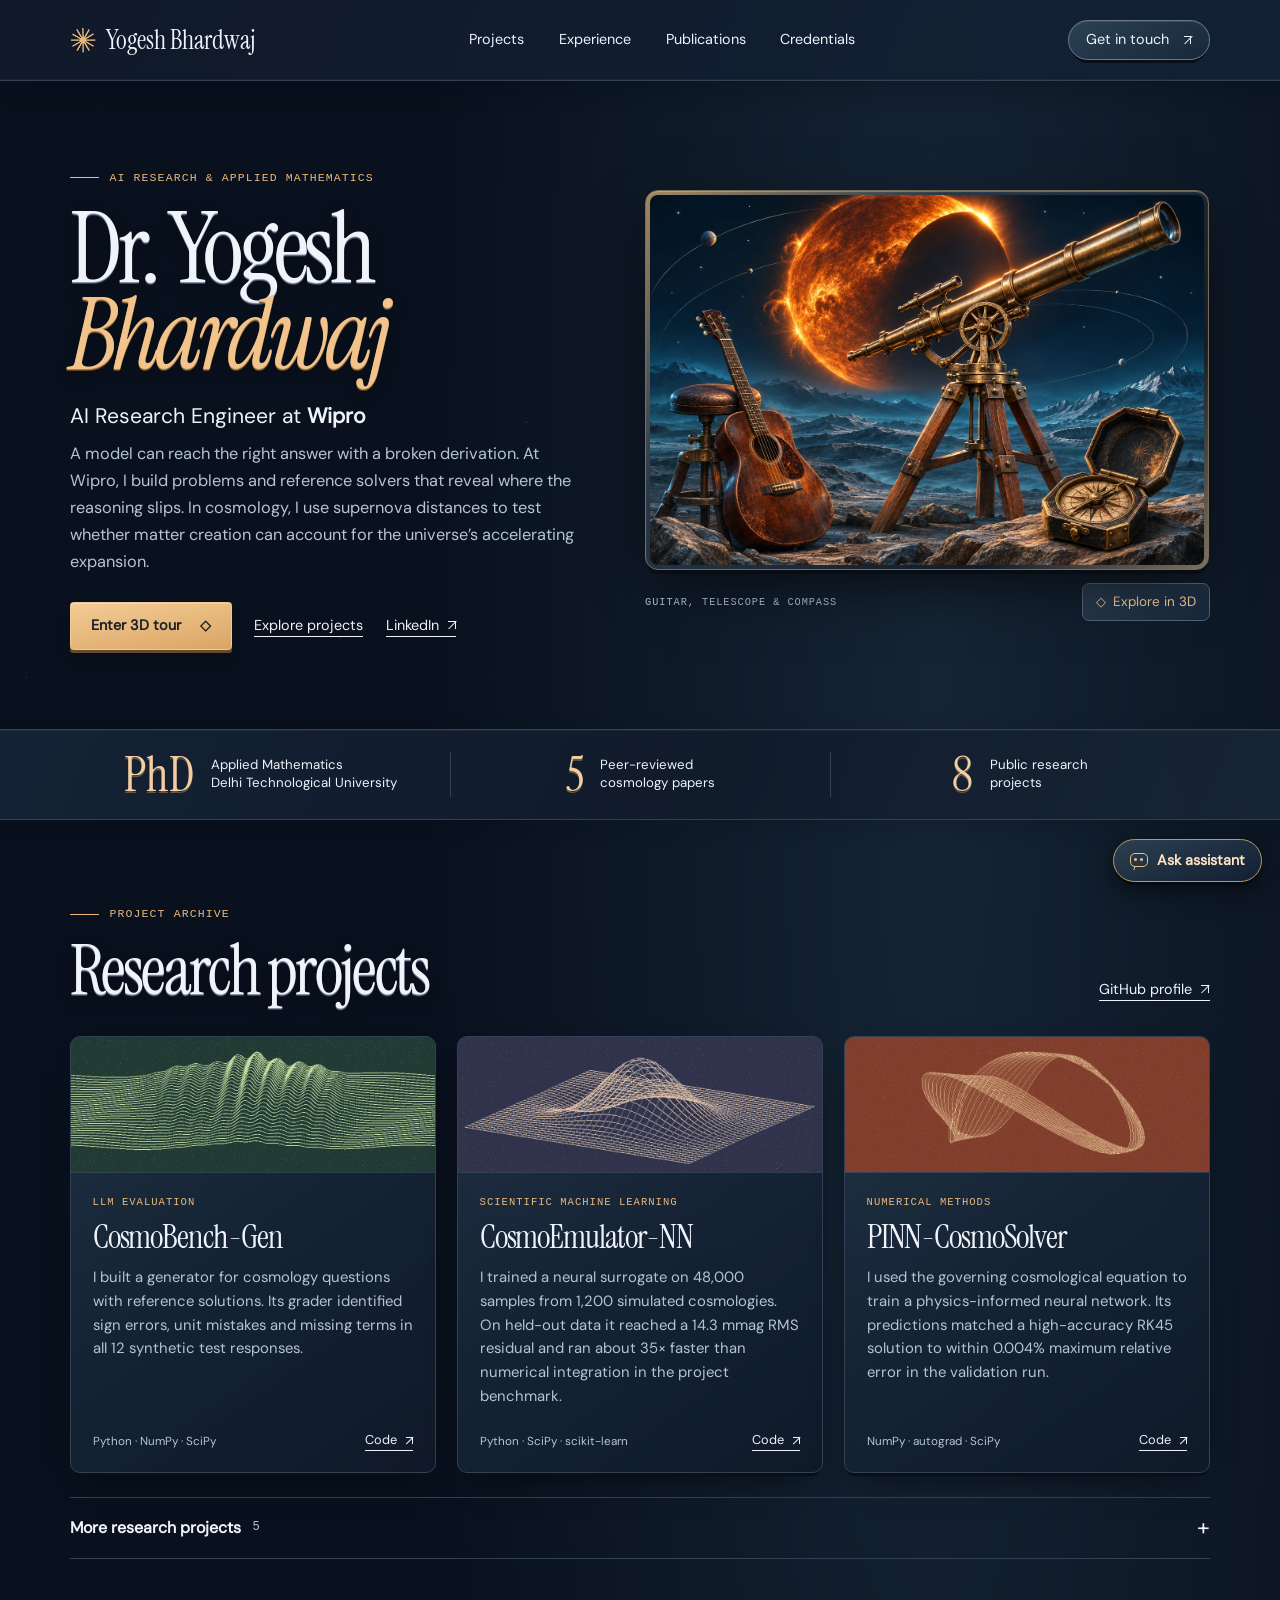
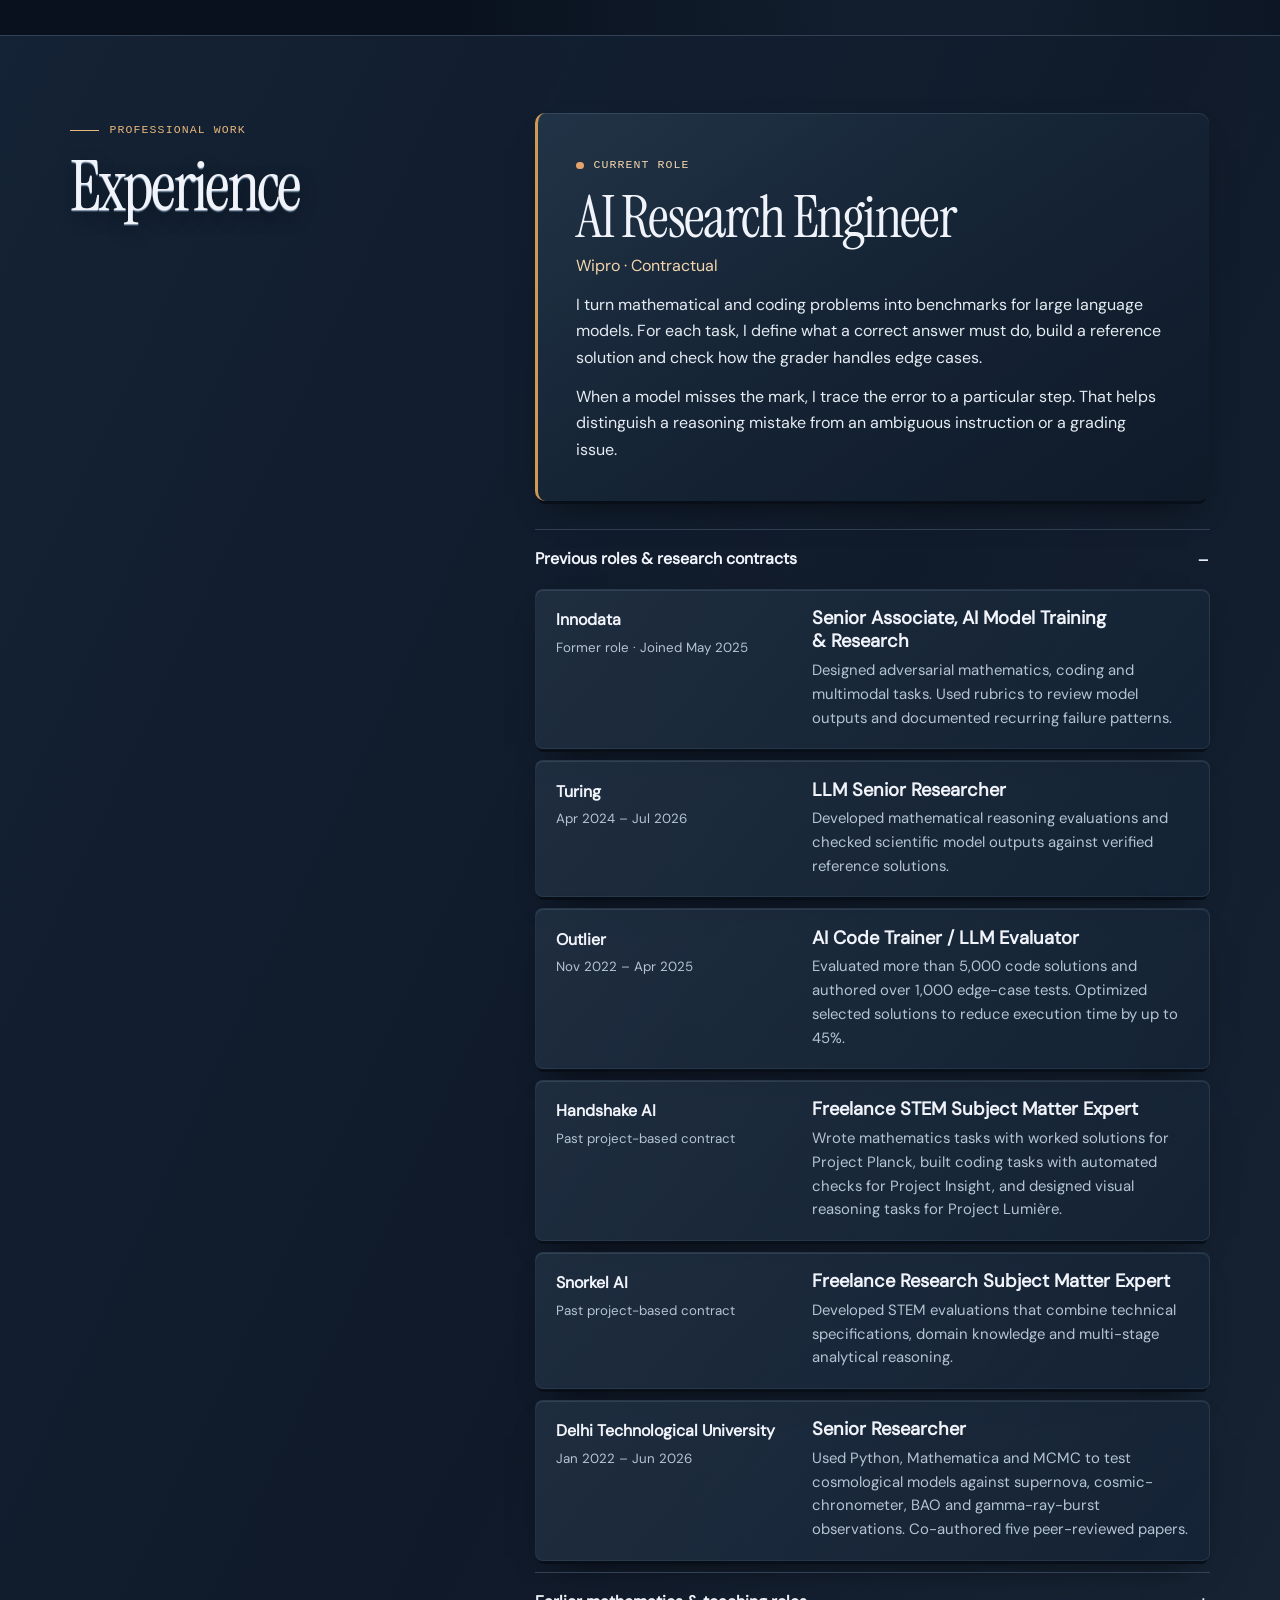
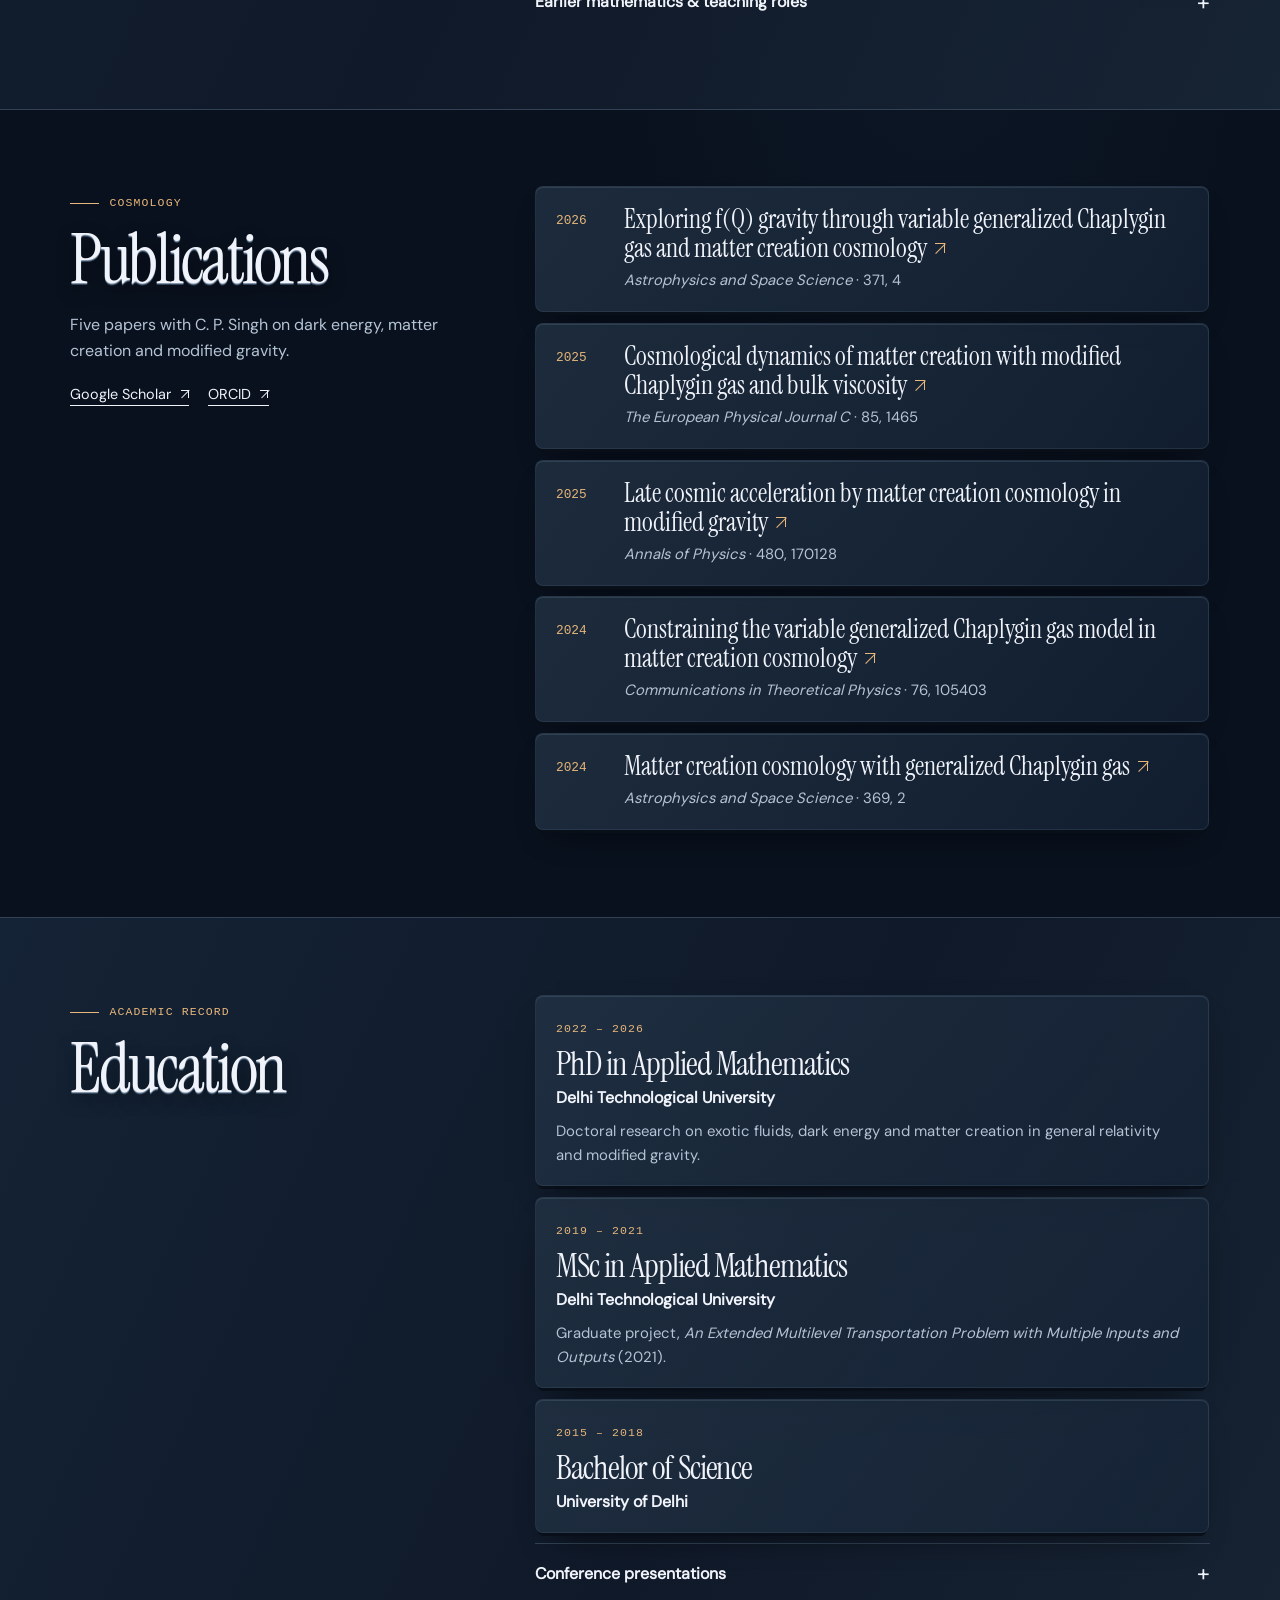
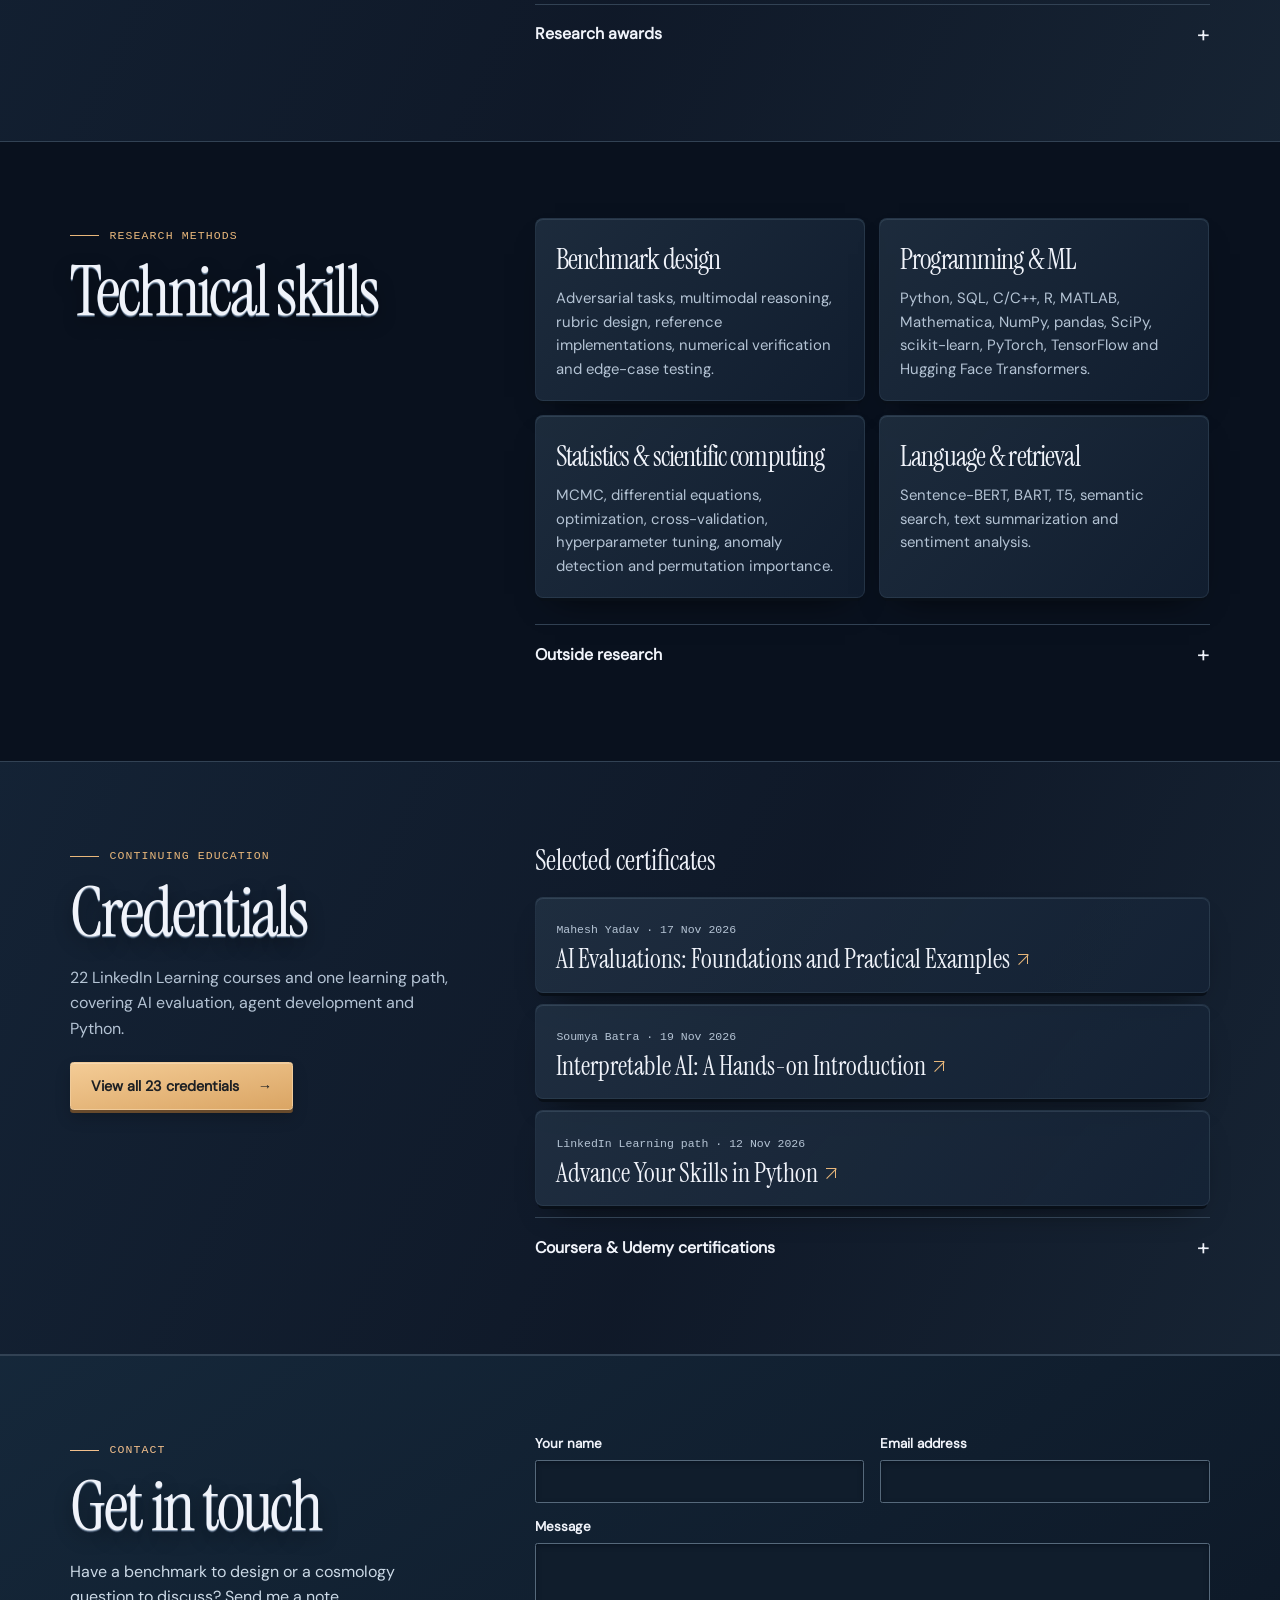
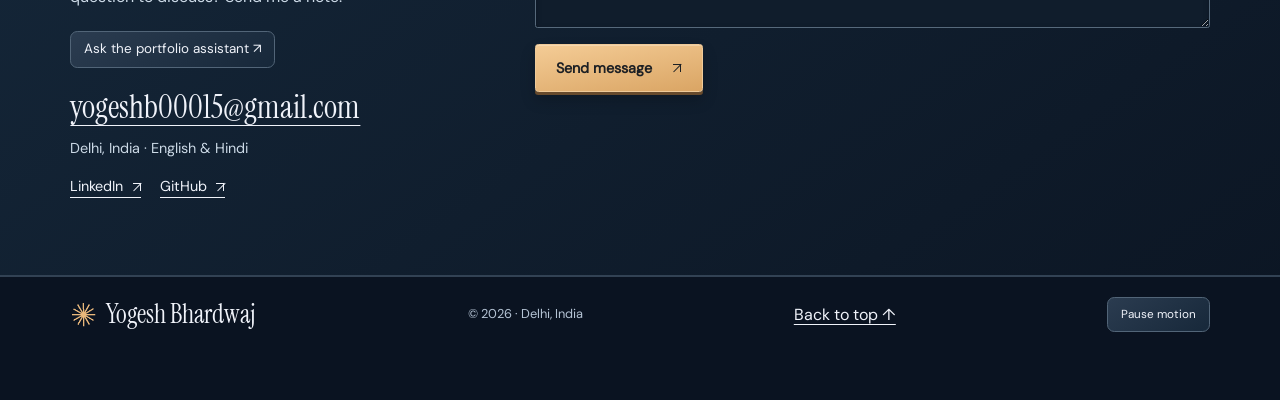
==== commit 0e33be54: "Build a midnight 3D observatory portfolio with spatial navigation and an enquiry assistant" ====
--- a/index.html
+++ b/index.html
@@ -3,19 +3,23 @@
   <head>
     <meta charset="utf-8">
     <meta name="viewport" content="width=device-width, initial-scale=1">
-    <meta name="theme-color" content="#f6f3eb">
+    <meta name="theme-color" content="#09111e">
     <title>Dr. Yogesh Bhardwaj — AI Research Engineer &amp; Applied Mathematician</title>
     <meta name="description" content="AI benchmarks at Wipro, scientific machine learning and observational cosmology. Projects, publications and credentials by Dr. Yogesh Bhardwaj.">
     <meta property="og:title" content="Dr. Yogesh Bhardwaj — AI Research Engineer &amp; Applied Mathematician">
     <meta property="og:description" content="AI benchmarks at Wipro, scientific machine learning and observational cosmology. Projects, publications and credentials by Dr. Yogesh Bhardwaj.">
     <meta property="og:type" content="website">
-    <meta property="og:image" content="https://yogeshb15.github.io/portfolio/assets/observatory.webp">
-    <meta property="og:image:alt" content="An engraved guitar and telescope beneath an orange sun">
+    <meta property="og:image" content="https://yogeshb15.github.io/portfolio/assets/eclipse-studio.webp">
+    <meta property="og:image:alt" content="A moonlit guitar, brass telescope and Jack Sparrow’s compass under a solar eclipse">
     <meta property="og:url" content="https://yogeshb15.github.io/portfolio/">
     <link rel="canonical" href="https://yogeshb15.github.io/portfolio/">
     <link rel="icon" href="assets/mark.png">
     <link rel="stylesheet" href="style.css">
     <script defer src="site.js"></script>
+    <script defer src="atmosphere.js"></script>
+    <script defer src="tour.js"></script>
+    <script defer src="assistant.js"></script>
+    <script defer src="scene.js"></script>
   </head>
   <body>
     <a class="skip" href="#main">Skip to content</a>
@@ -38,17 +42,18 @@
           <span class="micro accent"><i></i> AI research &amp; applied mathematics</span>
           <h1 id="name">Dr. Yogesh<br><em>Bhardwaj</em></h1>
           <p class="role">AI Research Engineer at <strong>Wipro</strong></p>
-          <p class="intro-copy">I design benchmarks that test how AI models reason through mathematics and code. My research in cosmology asks how matter creation shapes an expanding universe.</p>
+          <p class="intro-copy">A model can reach the right answer with a broken derivation. At Wipro, I build problems and reference solvers that reveal where the reasoning slips. In cosmology, I use supernova distances to test whether matter creation can account for the universe’s accelerating expansion.</p>
           <div class="actions">
-            <a class="button primary" href="#projects">Explore my work <span aria-hidden="true">↓</span></a>
+            <button class="button primary" type="button" data-open-tour hidden>Enter 3D tour <span aria-hidden="true">◇</span></button>
+            <a class="text-link" href="#projects">Explore projects</a>
             <a class="text-link" href="https://www.linkedin.com/in/dr-yogesh-bhardwaj-23069120a/">LinkedIn <span class="external-arrow" aria-hidden="true"></span></a>
           </div>
         </div>
         <figure class="hero-plate">
           <div class="mount">
-            <img src="assets/observatory.webp" alt="An acoustic guitar beside a brass telescope on a lunar landscape, engraved in black ink beneath a burnt-orange sun." width="1280" height="853" fetchpriority="high">
-          </div>
-          <figcaption><span>Guitar &amp; telescope</span><span>Studio illustration</span></figcaption>
+            <img src="assets/eclipse-studio.webp" alt="A wooden guitar and brass telescope on a moonlit ridge, with Jack Sparrow’s open compass in the foreground beneath a glowing eclipse." width="1280" height="853" fetchpriority="high">
+          </div>
+          <figcaption><span>Guitar, telescope &amp; compass</span><button class="scene-button" id="explore-scene" type="button" hidden><span aria-hidden="true">◇</span> Explore in 3D</button></figcaption>
         </figure>
       </section>
       <div class="stats">
@@ -456,9 +461,10 @@
               <span class="micro accent"><i></i>Contact</span>
               <h2>Get in touch</h2>
             </div>
-            <p class="side-note">For conversations about AI evaluation, scientific computing or cosmology.</p>
+            <p class="side-note">Have a benchmark to design or a cosmology question to discuss? Send me a note.</p>
+            <button class="contact-assist" type="button" data-open-assistant hidden>Ask the portfolio assistant <span aria-hidden="true">↗</span></button>
             <a class="email" href="mailto:yogeshb00015@gmail.com">yogeshb00015@gmail.com</a>
-            <p class="contact-extra">Delhi, India · English &amp; Hindi<br><a href="tel:+919467494380">+91 94674 94380</a></p>
+            <p class="contact-extra">Delhi, India · English &amp; Hindi</p>
             <div class="side-links">
               <a class="text-link" href="https://www.linkedin.com/in/dr-yogesh-bhardwaj-23069120a/">LinkedIn <span class="external-arrow" aria-hidden="true"></span></a>
               <a class="text-link" href="https://github.com/yogeshb15">GitHub <span class="external-arrow" aria-hidden="true"></span></a>
--- a/style.css
+++ b/style.css
@@ -8,8 +8,8 @@
   font-family: "DM Sans"; src: url("assets/dm-sans-normal.woff") format("woff"); font-display: swap;
 }
 :root {
-  --paper: #f7f4ec; --tint: #eeeadf; --ink: #232720; --muted: #51564c;
-  --line: #cecbbd; --accent: #a4422e; --forest: #20392f;
+  --paper: #ffffff; --tint: #f6f8fa; --ink: #122134; --muted: #45566a;
+  --line: #d6dfe5; --accent: #875018; --forest: #152b42;
   --display: "Instrument Serif", Georgia, serif; --body: "DM Sans", Arial, sans-serif;
   --mono: ui-monospace, "Courier New", monospace;
 }
@@ -56,18 +56,18 @@
 .intro-copy { font-size: 1.02rem; line-height: 1.65; margin-top: .7rem; max-width: 45ch; }
 .actions { gap: 1.8rem; margin-top: 1.65rem; }
 .button { display: inline-flex; justify-content: center; gap: 1.15rem; border: 1px solid transparent; border-radius: .2rem; padding: .7rem 1.25rem; font-weight: 600; }
-.primary { background: var(--forest); color: #fffdf1; }
-.primary:hover { background: #344e40; color: white; }
+.primary { background: var(--forest); color: #ffffff; }
+.primary:hover { background: #244662; color: white; }
 .text-link { display: inline-flex; width: fit-content; gap: .42rem; border-bottom: 1px solid; line-height: 1.45; }
 .button span,.text-link span,.contact-nav span { font-family: Arial,sans-serif; }
 .hero-plate { min-width: 0; position: relative; }
-.mount { border: 1px solid #8b806c; padding: 6px; background: #efe6cf; box-shadow: 4px 4px 0 #ded7c5; }
+.mount { overflow: hidden; border: 1px solid #22364a; border-radius: 12px; background: #102033; box-shadow: 0 16px 40px -18px #1b304a66, 0 2px 7px #152b4212; }
 .mount img { width: 100%; height: auto; }
-.hero-plate figcaption { display: flex; justify-content: space-between; gap: 1rem; margin-top: .9rem; font-size: .64rem; color: var(--muted); }
+.hero-plate figcaption { align-items: center; display: flex; justify-content: space-between; gap: 1rem; margin-top: .9rem; font-size: .64rem; color: var(--muted); }
 .stats { border-block: 1px solid var(--line); background: var(--tint); }
 .stats-inner { display: grid; grid-template-columns: repeat(3,1fr); padding-block: 1.35rem; }
 .stats-inner>* { display: flex; align-items: center; justify-content: center; gap: 1.05rem; text-decoration: none; }
-.stats-inner>*+* { border-left: 1px solid #bcbcaf; }
+.stats-inner>*+* { border-left: 1px solid #ccd5de; }
 .stats strong { font: 3rem/.95 var(--display); }
 .stats span { font-size: .83rem; line-height: 1.4; }
 .section { padding-block: clamp(3.6rem,6vw,6.5rem); }
@@ -75,7 +75,7 @@
 .section-head { display: flex; align-items: end; justify-content: space-between; gap: 1rem; margin-bottom: 1.85rem; }
 .section-head>.text-link { margin-bottom: .35rem; }
 .cards,.more-projects { display: grid; grid-template-columns: repeat(3,minmax(0,1fr)); gap: 1.3rem; }
-.project-card { display: flex; flex-direction: column; border: 1px solid var(--line); background: #fcfaf4; }
+.project-card { display: flex; flex-direction: column; border: 1px solid var(--line); background: #ffffff; }
 .cover { width: 100%; height: auto; }
 .card-content { padding: 1.35rem; display: flex; flex: 1; flex-direction: column; align-items: start; }
 .card-content .micro { color: var(--accent); font-size: .66rem; }
@@ -97,12 +97,12 @@
 .split { display: grid; grid-template-columns: minmax(0,.72fr) minmax(0,1.28fr); gap: clamp(2.5rem,6.7vw,7rem); }
 .side-note { margin: 1rem 0 1.3rem; max-width: 35ch; }
 .side-links { gap: 1.2rem; flex-wrap: wrap; }
-.current { padding: clamp(1.6rem,3vw,2.8rem); margin-bottom: 1.7rem; border-left: 3px solid #c88452; background: var(--forest); color: #fbf7e9; }
+.current { padding: clamp(1.6rem,3vw,2.8rem); margin-bottom: 1.7rem; border-left: 3px solid #cf9a53; background: var(--forest); color: #f4f8fb; }
 .current-label { display: inline-flex; gap: .6rem; align-items: center; color: #f3d5ac; }
 .current-label b { width: .47rem; height: .47rem; background: #e5a36b; border-radius: 50%; }
 .current h3 { font-size: clamp(2.6rem,4.5vw,4rem); line-height: 1.05; letter-spacing: -.03em; margin: .7rem 0 .3rem; }
 .company { color: #f3d5ac; font-size: 1rem; }
-.current p { margin-top: .8rem; color: #edece2; line-height: 1.65; }
+.current p { margin-top: .8rem; color: #e5ecf2; line-height: 1.65; }
 .entry { display: grid; grid-template-columns: 1fr 1.6fr; gap: 1.25rem; border-top: 1px solid var(--line); padding-block: 1.2rem; }
 .entry small { display: block; color: var(--muted); margin-top: .25rem; }
 .entry h4 { font: 1.15rem/1.25 var(--body); font-weight: 600; margin-bottom: .35rem; }
@@ -126,18 +126,18 @@
 .credential { padding-block: .95rem 1.05rem; }
 .credential small { font: .72rem/1.5 var(--mono); color: var(--muted); }
 .credential h3 { margin-top: .25rem; }
-.contact-section { background: #23382e; color: #fff7e8; }
+.contact-section { background: #13263a; color: #f9fbfe; }
 .contact-section .accent,.contact-section a:hover { color: #f1bf8c; }
-.contact-section .side-note,.contact-extra { color: #d7dacf; }
+.contact-section .side-note,.contact-extra { color: #ccdae7; }
 .email { font: clamp(1.4rem,2.6vw,2rem)/1.3 var(--display); overflow-wrap: anywhere; }
 .contact-extra { margin: .55rem 0 1rem; font-size: .9rem; }
 label { display: block; font-size: .84rem; font-weight: 600; }
 .form-row { display: grid; grid-template-columns: 1fr 1fr; gap: 1rem; }
-input,textarea,select { display: block; width: 100%; padding: .6rem .8rem; border: 1px solid var(--line); border-radius: .15rem; margin-top: .35rem; background: #fffcf3; color: var(--ink); }
+input,textarea,select { display: block; width: 100%; padding: .6rem .8rem; border: 1px solid var(--line); border-radius: .15rem; margin-top: .35rem; background: #ffffff; color: var(--ink); }
 textarea { resize: vertical; }
 #contact-form>label { margin-block: .8rem 1rem; }
-#contact-form input,#contact-form textarea { background: #2e4337; color: #fff7e8; border-color: #859487; }
-.light { color: var(--ink); background: #f2ebd8; }
+#contact-form input,#contact-form textarea { background: #20364c; color: #f9fbfe; border-color: #7790a6; }
+.light { color: var(--ink); background: #f6efe4; }
 .light:hover { background: #fff; }
 #form-status { font-size: .9rem; margin-top: .7rem; }
 footer { border-top: 1px solid var(--line); }
@@ -206,7 +206,7 @@
 }
 .rosette {
   width: 1.6rem; height: 1.6rem; flex: 0 0 1.6rem;
-  background: url("assets/rosette.png") center / contain no-repeat;
+  background: var(--accent); mask: url("assets/rosette.png") center / contain no-repeat;
 }
 .external-arrow {
   display: inline-block; position: relative; width: .75em; height: .75em;
@@ -217,3 +217,146 @@
 .external-arrow::after { top: 12%; right: 3%; width: 100%; border-top: 1.3px solid; transform: rotate(-45deg); transform-origin: right top; }
 .outside { margin-top: 1.7rem; }
 .outside p { color: var(--muted); }
+
+/* The observatory shares one midnight environment across both pages. */
+:root {
+  color-scheme: dark;
+  --paper: #090f1c;
+  --tint: #111e2e;
+  --ink: #f0f3fa;
+  --muted: #b5c4d5;
+  --line: #324254;
+  --accent: #e8b77b;
+  --forest: #1e344a;
+  --panel: linear-gradient(145deg, #24374ade, #152435ee 51%, #101a29f5);
+  --edge: inset 0 1px 0 #afc9e323, 0 6px 0 -3px #080f18, 0 16px 34px -20px #000d;
+}
+body {
+  isolation: isolate;
+  background: radial-gradient(ellipse at 73% 10%, #20344688, transparent 38%), #09111e;
+}
+.sky-field { position: fixed; inset: 0; height: 100%; width: 100%; z-index: -1; pointer-events: none; }
+.mast { background: linear-gradient(110deg,#101a2af5,#142236ee); box-shadow: 0 3px 28px #03081055, inset 0 -1px 0 #b5d2ea0c; }
+.contact-nav { border-color: #687a8c; background: linear-gradient(155deg,#2b4154,#172739); box-shadow: var(--edge); }
+.contact-nav:hover { background: #34485c; color: #fff; }
+.skip { background: #f8c98e; color: #111d29; }
+.skip:focus { color: #111d29; }
+.intro h1,.section-title h2,.dir-head h1 { text-shadow: 0 1px #8295aa, 0 2px #334459, 0 7px 18px #0007; }
+.intro h1 em,.dir-head h1 em { color: #f2c48b; text-shadow: 0 1px #a68156, 0 2px #614221, 0 5px 17px #0007; }
+.intro-copy { max-width: 48ch; }
+.hero { grid-template-columns: .95fr 1.05fr; gap: clamp(2rem,5vw,5rem); }
+.mount { padding: 4px; border: 1px solid #786b56; background: linear-gradient(135deg,#a18762,#283849 32%,#121c28 76%,#7d715f); border-radius: 13px; box-shadow: inset 0 1px 1px #ffdb9c66,0 6px 0 -2px #070c15,0 20px 60px -16px #000c; }
+.mount img { border-radius: 8px; }
+.stats,.tinted { background: linear-gradient(115deg,#162639db,#111b2bd8 56%,#192737db); }
+.stats { box-shadow: inset 0 1px 0 #d5eaff0e, 0 6px 20px #050b141f; }
+.stats strong { color: #f3cea3; text-shadow: 0 2px 0 #635646; }
+.stats-inner>*+* { border-color: var(--line); }
+.project-card,.current { background: var(--panel); box-shadow: var(--edge); border-radius: 10px; }
+.project-card { overflow: hidden; }
+.cover { border-bottom: 1px solid #60738555; }
+.current { color: var(--ink); }
+.primary,.light { color: #1d2024; background: linear-gradient(170deg,#f4cc96,#daa564); border: 1px solid #efca99; box-shadow: inset 0 1px 0 #fff4, 0 3px 0 #674a2c, 0 8px 15px #0003; }
+.primary:hover,.light:hover { background: #f5d5a7; color: #17202a; }
+.entry,.degrees>article,.paper-list li,.skill-grid>div,.credential {
+  border: 1px solid #3c4f615f; border-radius: 8px;
+  background: linear-gradient(130deg,#243547bb,#152437b5); box-shadow: var(--edge);
+}
+.entry,.degrees>article,.paper-list li,.skill-grid>div,.credential { padding: 1.1rem 1.25rem; }
+.entry,.degrees>article,.paper-list li,.credential { margin-bottom: .68rem; }
+.skill-grid { gap: .85rem; }
+.full-list .credential { padding: 1.15rem 1.35rem; }
+.contact-section { color: var(--ink); background: linear-gradient(145deg,#172a3dea,#0d1725ed); border-block: 1px solid var(--line); }
+input,textarea,select,#contact-form input,#contact-form textarea {
+  color: var(--ink); background: #101d2c; border-color: #56697b; box-shadow: inset 0 2px 5px #03091366;
+}
+input::placeholder,textarea::placeholder { color: #9dacc0; }
+footer { background: #0b1422eb; }
+footer .footer-inner { flex-wrap: wrap; }
+.motion-toggle,.scene-button,.contact-assist,.scene-tools button,.suggestions button,.back-chat {
+  color: var(--ink); font: 500 .84rem/1.3 var(--body); padding: .55rem .8rem;
+  border: 1px solid #526578; border-radius: .45rem; background: linear-gradient(145deg,#2b3c50,#17283a);
+}
+.motion-toggle:hover,.scene-button:hover,.contact-assist:hover,.scene-tools button:hover,.suggestions button:hover,.back-chat:hover { border-color: #dcb27e; color: #f5cd9c; }
+.scene-button { color: #f5ce9c; display: inline-flex; align-items: center; gap: .45rem; }
+.contact-assist { display: block; margin: 0 0 1.2rem; }
+.motion-toggle { font-size: .73rem; }
+.depth-surface { transform: perspective(1000px) rotateX(var(--tilt-x,0deg)) rotateY(var(--tilt-y,0deg)); transition: transform .2s ease-out; }
+.sr-only { position: absolute; width: 1px; height: 1px; padding: 0; margin: -1px; overflow: hidden; clip-path: inset(50%); white-space: nowrap; border: 0; }
+dialog { color: var(--ink); background: #122030; border: 1px solid #657385; padding: 0; border-radius: 14px; box-shadow: 0 2px 0 #c6a67755 inset, 0 24px 80px #000a; }
+dialog::backdrop { background: #040b14aa; }
+.assistant-launch { position: fixed; z-index: 4; right: max(1.15rem,env(safe-area-inset-right)); bottom: max(1.15rem,env(safe-area-inset-bottom)); border: 1px solid #bc985f; color: #ffe3bf; background: linear-gradient(160deg,#2c3f51,#112032); box-shadow: 0 4px 0 -1px #050b13,0 8px 26px #0009; border-radius: 2rem; padding: .7rem 1rem; display: flex; align-items: center; gap: .55rem; font: 600 .9rem var(--body); }
+.assistant-launch:hover { border-color: #f7cc91; }
+.chat-mark { border: 1.6px solid #e9bd83; border-radius: 5px; height: 14px; width: 18px; position: relative; }
+.chat-mark::before { content: ""; position: absolute; width: 3px; height: 3px; border-radius: 50%; background: #e9bd83; left: 3px; top: 4px; box-shadow: 6px 0 #e9bd83; }
+.chat-mark::after { content: ""; position: absolute; bottom: -4px; left: 3px; border-left: 1.6px solid #e9bd83; height: 4px; transform: skew(-20deg); }
+.assistant-dialog { position: fixed; inset: auto max(1.15rem,env(safe-area-inset-right)) max(1.15rem,env(safe-area-inset-bottom)) auto; margin: 0; width: min(405px,calc(100vw - 1.5rem)); max-height: min(690px,calc(100dvh - 2rem)); }
+.assistant-dialog[open] { display: flex; flex-direction: column; }
+.assistant-head,.scene-dialog header { display: flex; align-items: center; justify-content: space-between; padding: 1.05rem 1.25rem; border-bottom: 1px solid var(--line); background: linear-gradient(135deg,#283d50,#172737); }
+.assistant-head h2,.scene-dialog h2 { font-size: 2rem; line-height: 1.05; }
+.assistant-head p { font-size: .8rem; color: #d6b58c; }
+.close-dialog { font: 1.5rem/1 var(--body); color: var(--ink); width: 36px; height: 36px; border: 1px solid #5c7082; border-radius: 50%; background: #192a3b; }
+.assistant-scroll { min-height: 0; overflow-y: auto; padding: 1rem 1.15rem; overscroll-behavior: contain; }
+.message { background: #203247; border-radius: .7rem; padding: .75rem .9rem; line-height: 1.5; font-size: .9rem; max-width: 96%; overflow-wrap: anywhere; }
+.message+.message { margin-top: .55rem; }
+.message.visitor { background: #374253; color: #ffdfb5; margin-left: auto; width: fit-content; }
+.message a { display: block; margin-top: .4rem; color: #f5c88e; }
+.suggestions,.enquiry-actions { margin: .85rem 0 .1rem; display: flex; flex-wrap: wrap; gap: .4rem; }
+.suggestions button { padding: .44rem .62rem; font-size: .77rem; border-radius: 1.5rem; }
+.ask-form { display: flex; align-items: center; gap: .5rem; padding: .65rem 1rem .85rem; border-top: 1px solid var(--line); }
+.ask-form input { margin: 0; min-width: 0; font-size: .9rem; }
+.ask-form button { border-radius: 50%; border: none; background: #e9b97d; color: #122033; height: 37px; width: 37px; flex: 0 0 37px; font-size: 1.2rem; }
+.assistant-enquiry h3 { font-size: 1.8rem; }
+.assistant-enquiry p { color: var(--muted); font-size: .86rem; }
+.assistant-enquiry label,.send-status:not(:empty) { margin-top: .6rem; }
+.assistant-enquiry .enquiry-actions { align-items: center; }
+.assistant-enquiry .button { padding: .55rem .8rem; }
+.scene-dialog { width: min(850px,94vw); max-height: 95dvh; }
+.stage { position: relative; touch-action: none; cursor: grab; background: radial-gradient(ellipse at 48% 48%,#263c50,#0e1b2d 68%,#080f1c); height: min(54vh,490px); min-height: 180px; overflow: hidden; }
+.stage:active { cursor: grabbing; }
+.stage canvas { width: 100%; height: 100%; display: block; }
+.scene-tools { display: flex; align-items: center; justify-content: space-between; gap: .55rem; flex-wrap: wrap; padding: .75rem 1rem; }
+.scene-tools>div { display: flex; gap: .35rem; flex-wrap: wrap; }
+.scene-status { color: var(--muted); font-size: .84rem; }
+footer { padding-bottom: 3rem; }
+@media(max-width:720px) {
+  .hero { grid-template-columns: 1fr; }
+  .assistant-launch { bottom: .75rem; right: .75rem; }
+  .assistant-dialog { right: .75rem; bottom: .75rem; }
+  .scene-tools button { padding: .45rem .6rem; }
+}
+@media(prefers-reduced-motion:reduce) { .depth-surface { transition: none; } }
+@media print {
+  .assistant-launch,.scene-button,.motion-toggle,.contact-assist,dialog,.sky-field { display: none !important; }
+  body,.tinted,.stats,.project-card,.paper-list li,.entry,.credential,.degrees>article { color: #000; background: white; box-shadow: none; }
+  :root { --ink: #101820; --muted: #304050; --accent: #73450c; }
+}
+.tour-dialog { width: min(1000px,95vw); max-height: 96dvh; background: #0c1827; }
+.tour-dialog header { display: flex; justify-content: space-between; align-items: center; padding: .9rem 1.2rem; background: linear-gradient(130deg,#25384b,#142335); border-bottom: 1px solid var(--line); }
+.tour-dialog h2 { font-size: 2rem; }
+.tour-window {
+  height: clamp(365px,54vh,470px); perspective: 1000px; position: relative; overflow: hidden;
+  background: radial-gradient(ellipse at 50% 90%,#45526455,transparent 52%),radial-gradient(ellipse at 50% 20%,#28465a,#111e30 69%,#0a1320);
+  touch-action: pan-y; cursor: grab;
+}
+.tour-window:active { cursor: grabbing; }
+.tour-wheel { transform-style: preserve-3d; position: absolute; inset: 0; transition: transform .6s cubic-bezier(.2,.75,.18,1); }
+.tour-card {
+  position: absolute; left: 50%; top: 50%; width: min(66%,385px); border-radius: .9rem; overflow: hidden;
+  background: linear-gradient(150deg,#2b4156,#162738 80%); backface-visibility: hidden;
+  border: 1px solid #756f64; box-shadow: inset 0 1px #eccea859,0 7px 0 -2px #081223,0 20px 40px #0007;
+  opacity: .45; transition: opacity .4s;
+}
+.tour-card.active { opacity: 1; }
+.tour-card img { width: 100%; height: clamp(64px,12vh,112px); object-fit: cover; border-bottom: 1px solid #8c88705c; }
+.tour-card>div { padding: 1rem 1.2rem 1.2rem; }
+.tour-card h3 { font-size: clamp(1.6rem,4vw,2.55rem); line-height: 1.1; margin-bottom: .55rem; color: #f8d8ac; }
+.tour-card p { color: var(--ink); line-height: 1.45; font-size: .91rem; }
+.tour-card a { margin-top: .9rem; }
+.tour-controls { display: flex; justify-content: center; align-items: center; gap: 1rem; padding: .85rem; border-top: 1px solid var(--line); }
+.tour-controls button { font-size: 1.1rem; border-radius: 50%; height: 2.35rem; width: 2.35rem; border: 1px solid #718193; color: var(--ink); background: #21364b; }
+.chapter-status { min-width: 10rem; text-align: center; font: .78rem var(--mono); color: #ebc594; }
+.actions { flex-wrap: wrap; gap: .95rem 1.4rem; }
+.dir-head .scene-button { margin-top: 1rem; }
+@media(max-width:470px) { .tour-card { width: 77%; } .tour-card>div { padding: .85rem; } }
+@media(prefers-reduced-motion:reduce) { .tour-wheel,.tour-card { transition: none; } }
+html[data-motion="off"] .tour-wheel,html[data-motion="off"] .tour-card { transition: none; }
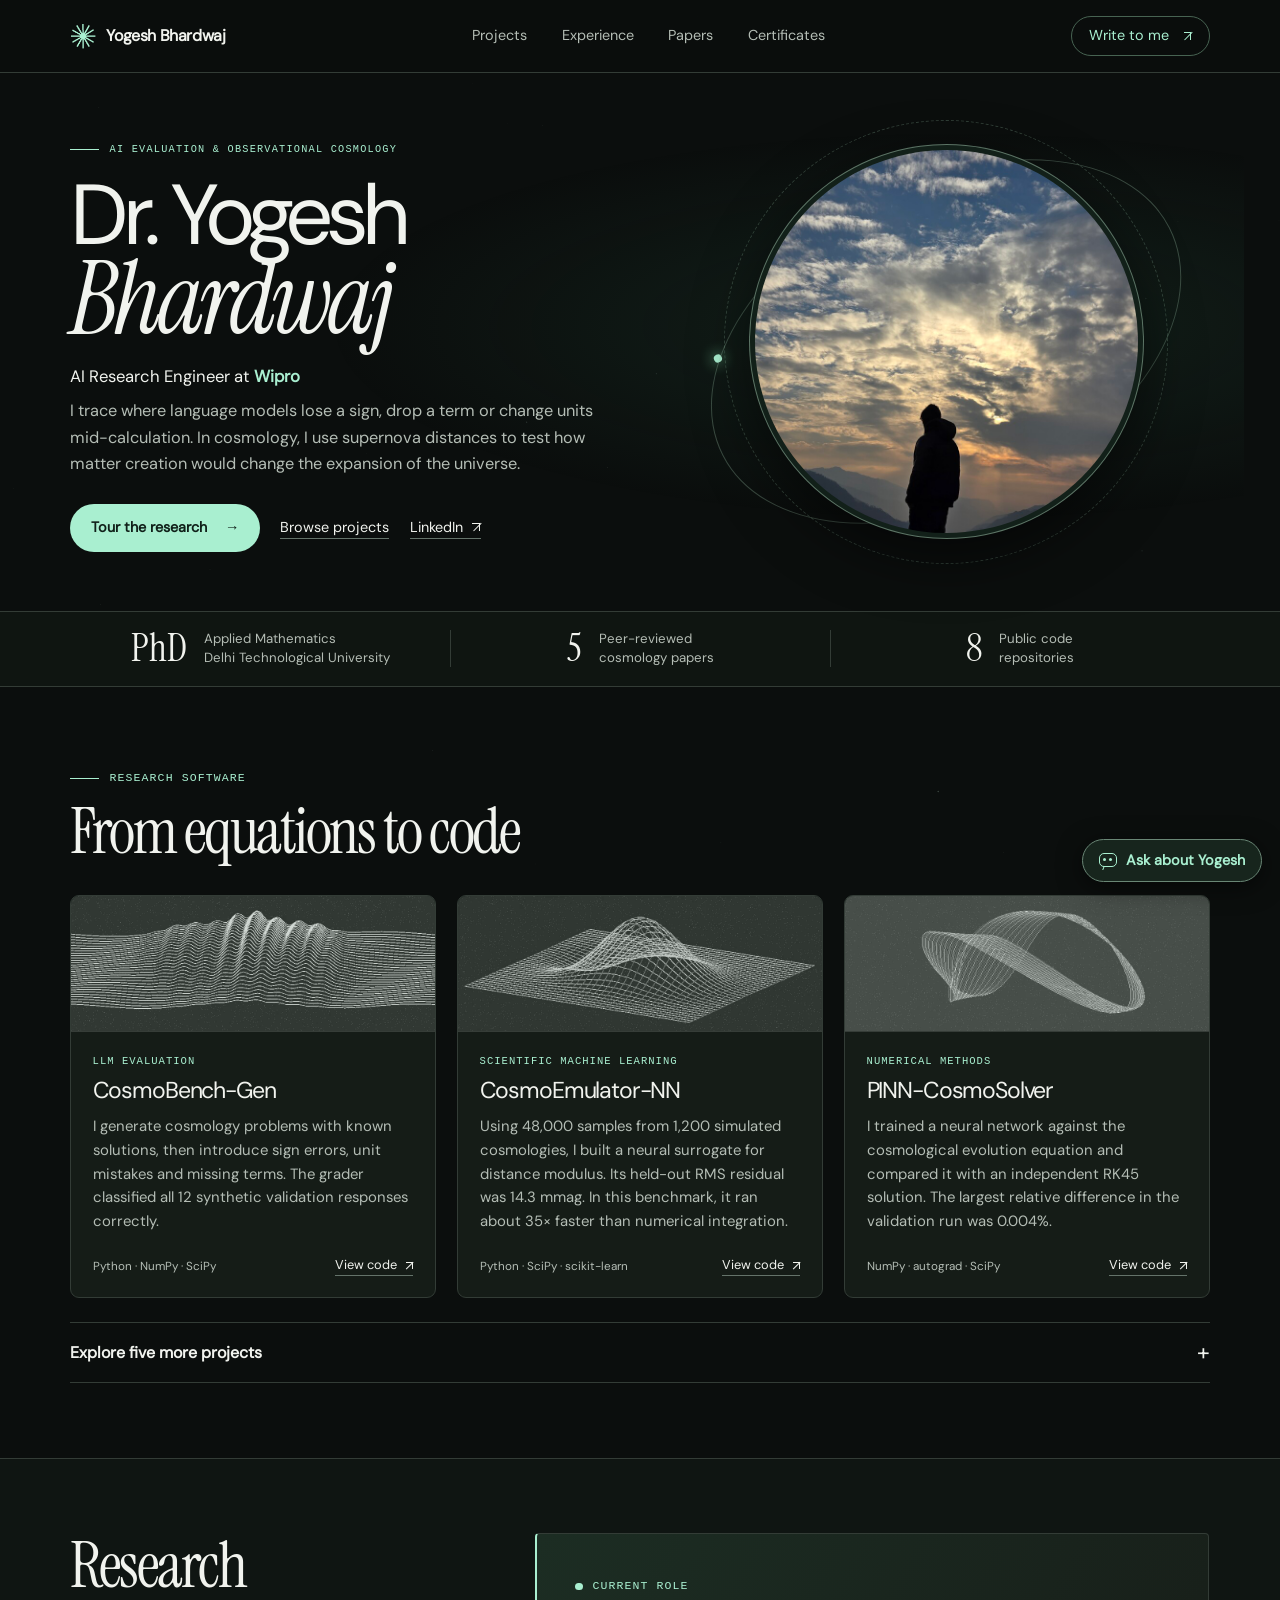
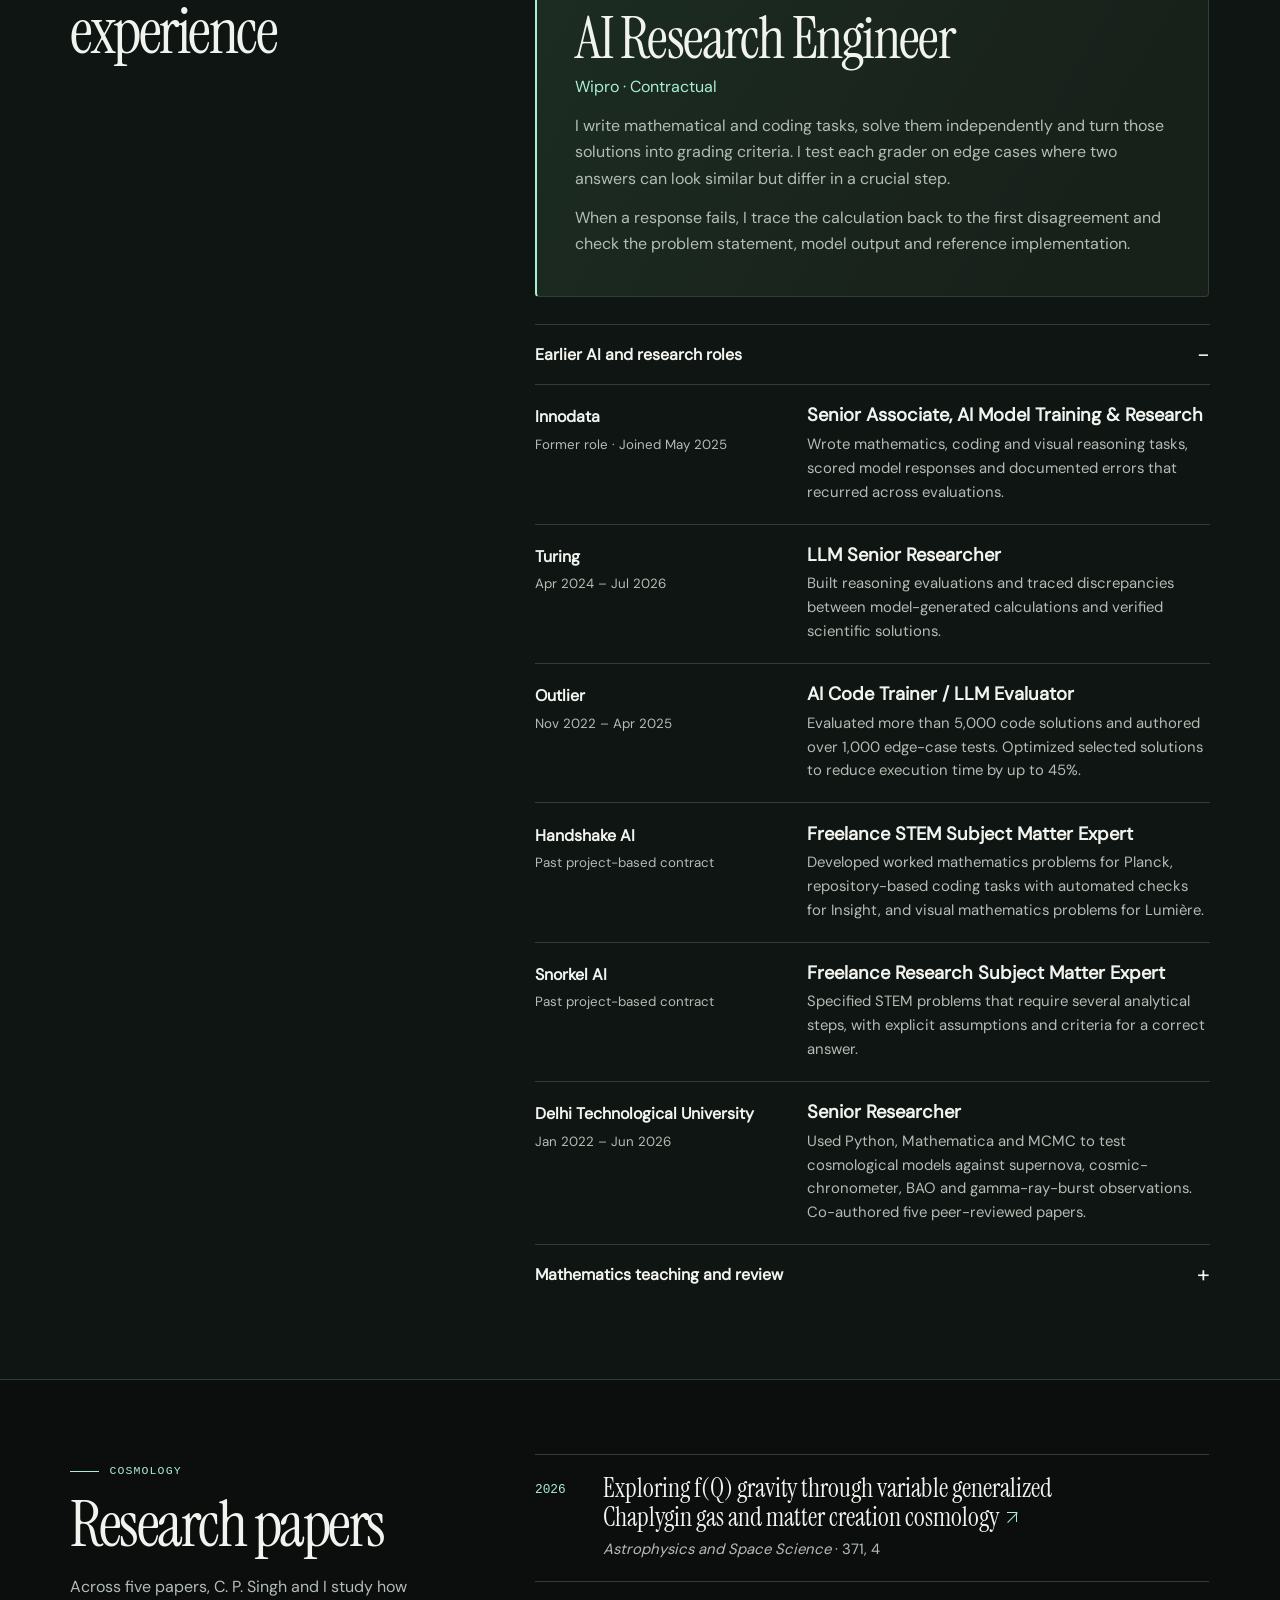
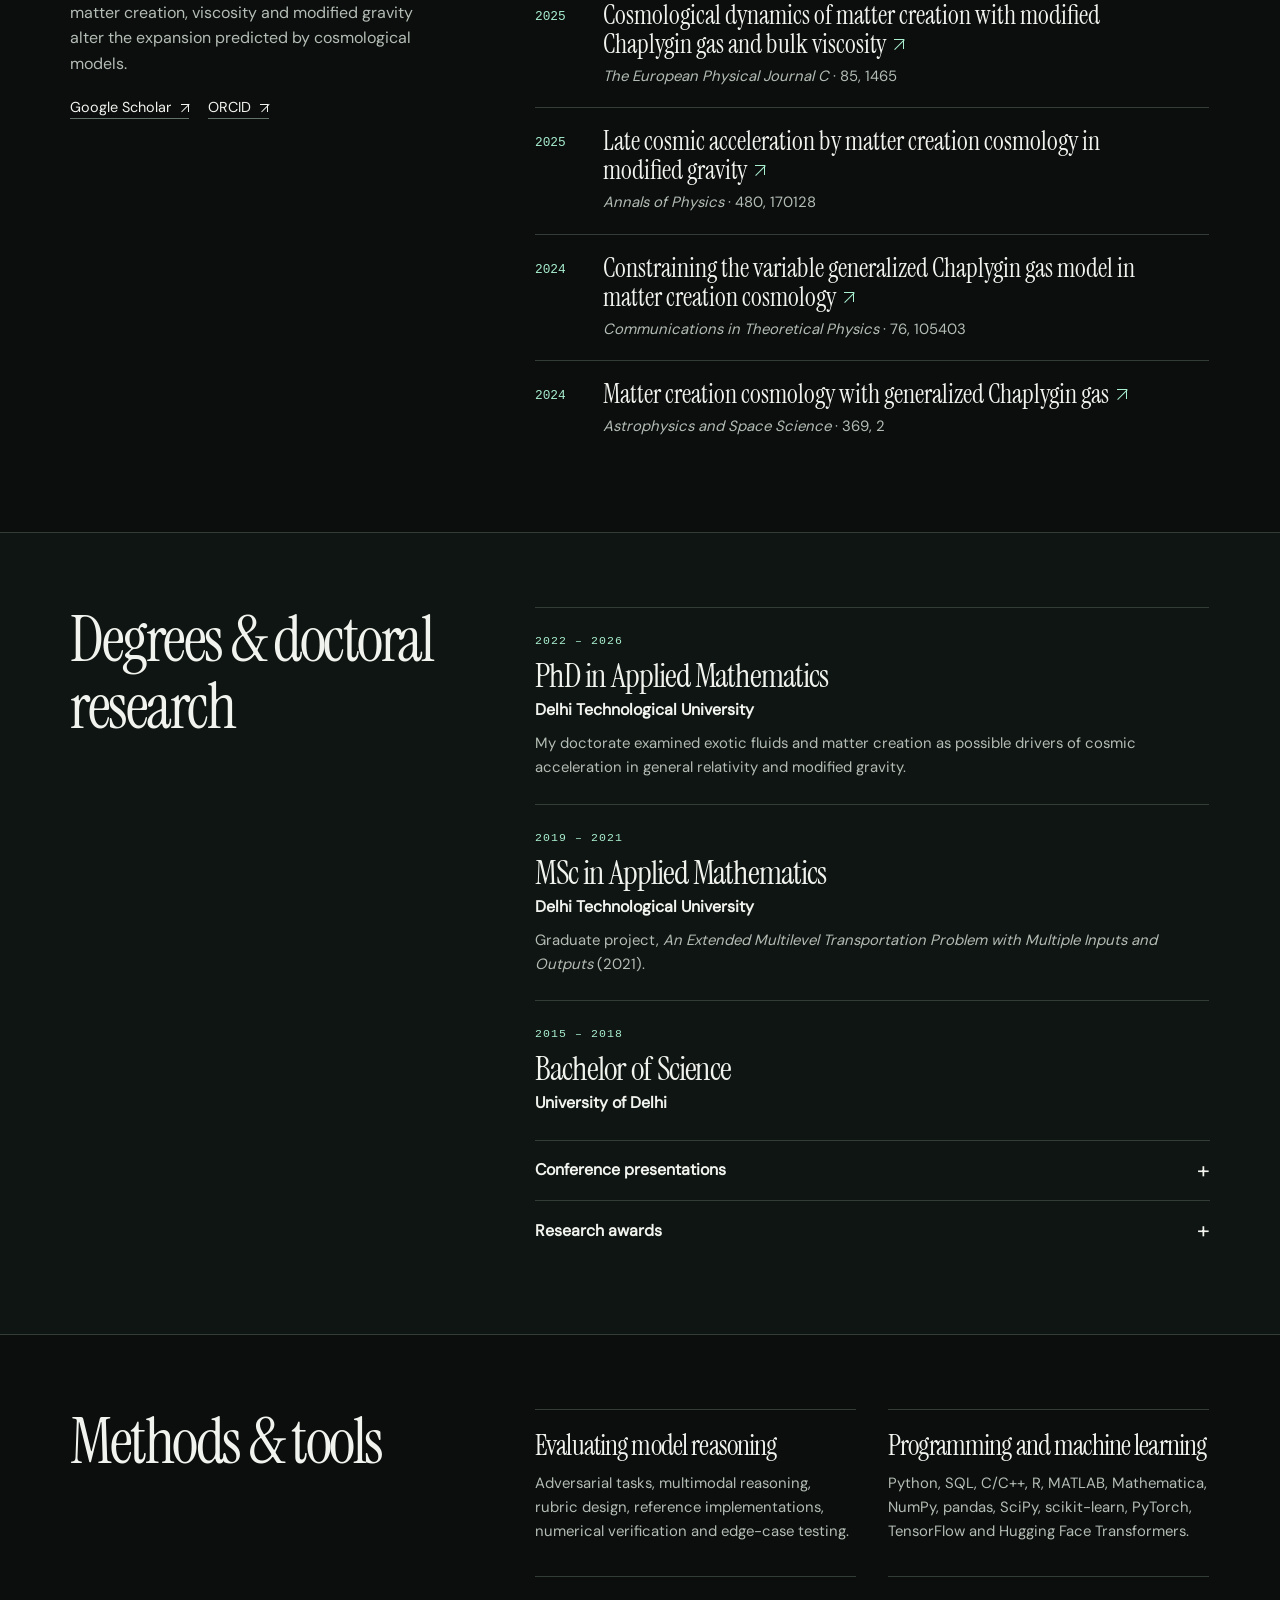
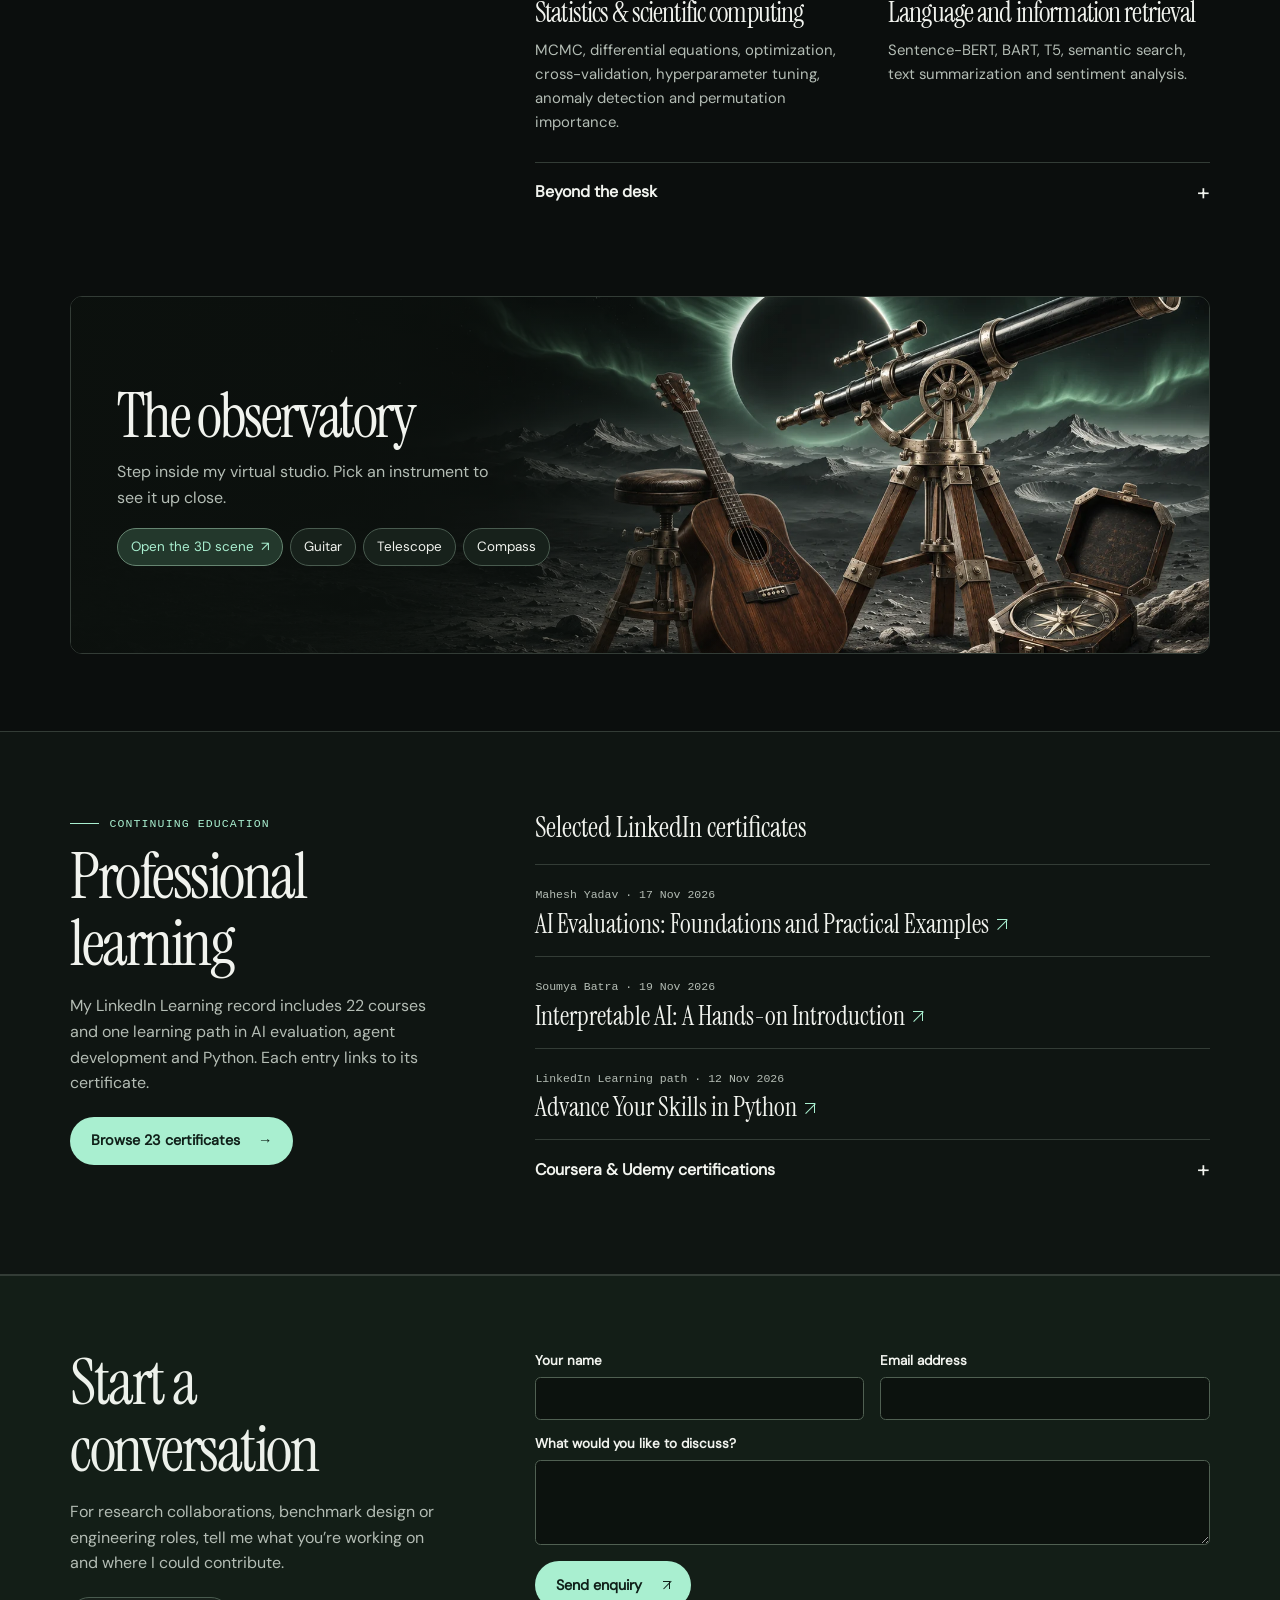
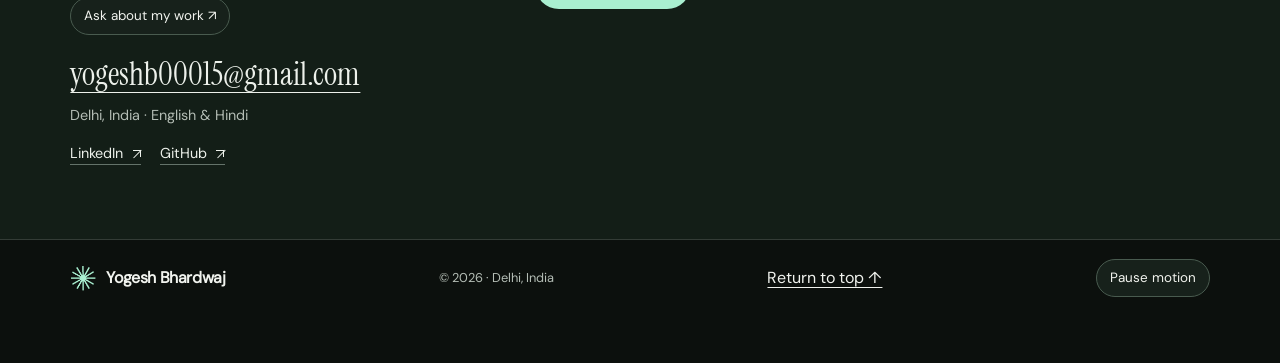
==== commit 42c02216: "Feature the mountain portrait and redesign the interactive research portfolio" ====
--- a/index.html
+++ b/index.html
@@ -3,14 +3,14 @@
   <head>
     <meta charset="utf-8">
     <meta name="viewport" content="width=device-width, initial-scale=1">
-    <meta name="theme-color" content="#09111e">
-    <title>Dr. Yogesh Bhardwaj — AI Research Engineer &amp; Applied Mathematician</title>
-    <meta name="description" content="AI benchmarks at Wipro, scientific machine learning and observational cosmology. Projects, publications and credentials by Dr. Yogesh Bhardwaj.">
-    <meta property="og:title" content="Dr. Yogesh Bhardwaj — AI Research Engineer &amp; Applied Mathematician">
-    <meta property="og:description" content="AI benchmarks at Wipro, scientific machine learning and observational cosmology. Projects, publications and credentials by Dr. Yogesh Bhardwaj.">
+    <meta name="theme-color" content="#0b0e0d">
+    <title>Dr. Yogesh Bhardwaj | AI Evaluation &amp; Cosmology</title>
+    <meta name="description" content="Explore Dr. Yogesh Bhardwaj’s benchmarks for mathematical reasoning, scientific software and peer-reviewed research on cosmic expansion.">
+    <meta property="og:title" content="Dr. Yogesh Bhardwaj | AI Evaluation &amp; Cosmology">
+    <meta property="og:description" content="Explore Dr. Yogesh Bhardwaj’s benchmarks for mathematical reasoning, scientific software and peer-reviewed research on cosmic expansion.">
     <meta property="og:type" content="website">
-    <meta property="og:image" content="https://yogeshb15.github.io/portfolio/assets/eclipse-studio.webp">
-    <meta property="og:image:alt" content="A moonlit guitar, brass telescope and Jack Sparrow’s compass under a solar eclipse">
+    <meta property="og:image" content="https://yogeshb15.github.io/portfolio/assets/yogesh-bhardwaj.jpg">
+    <meta property="og:image:alt" content="Dr. Yogesh Bhardwaj silhouetted against a mountain sunset.">
     <meta property="og:url" content="https://yogeshb15.github.io/portfolio/">
     <link rel="canonical" href="https://yogeshb15.github.io/portfolio/">
     <link rel="icon" href="assets/mark.png">
@@ -30,30 +30,28 @@
         <nav aria-label="Primary navigation">
           <a href="#projects">Projects</a>
           <a href="#experience">Experience</a>
-          <a href="#publications">Publications</a>
-          <a href="credentials.html">Credentials</a>
+          <a href="#publications">Papers</a>
+          <a href="credentials.html">Certificates</a>
         </nav>
-        <a class="contact-nav" href="#contact">Get in touch <span class="external-arrow" aria-hidden="true"></span></a>
+        <a class="contact-nav" href="#contact">Write to me <span class="external-arrow" aria-hidden="true"></span></a>
       </div>
     </header>
     <main id="main">
-      <section class="hero wrap" id="about" aria-labelledby="name">
+      <section class="hero" id="about" aria-labelledby="name">
         <div class="intro">
-          <span class="micro accent"><i></i> AI research &amp; applied mathematics</span>
+          <span class="micro accent"><i></i> AI evaluation &amp; observational cosmology</span>
           <h1 id="name">Dr. Yogesh<br><em>Bhardwaj</em></h1>
           <p class="role">AI Research Engineer at <strong>Wipro</strong></p>
-          <p class="intro-copy">A model can reach the right answer with a broken derivation. At Wipro, I build problems and reference solvers that reveal where the reasoning slips. In cosmology, I use supernova distances to test whether matter creation can account for the universe’s accelerating expansion.</p>
+          <p class="intro-copy">I trace where language models lose a sign, drop a term or change units mid-calculation. In cosmology, I use supernova distances to test how matter creation would change the expansion of the universe.</p>
           <div class="actions">
-            <button class="button primary" type="button" data-open-tour hidden>Enter 3D tour <span aria-hidden="true">◇</span></button>
-            <a class="text-link" href="#projects">Explore projects</a>
+            <button class="button primary" type="button" data-open-tour hidden>Tour the research <span aria-hidden="true">→</span></button>
+            <a class="text-link" href="#projects">Browse projects</a>
             <a class="text-link" href="https://www.linkedin.com/in/dr-yogesh-bhardwaj-23069120a/">LinkedIn <span class="external-arrow" aria-hidden="true"></span></a>
           </div>
         </div>
-        <figure class="hero-plate">
-          <div class="mount">
-            <img src="assets/eclipse-studio.webp" alt="A wooden guitar and brass telescope on a moonlit ridge, with Jack Sparrow’s open compass in the foreground beneath a glowing eclipse." width="1280" height="853" fetchpriority="high">
-          </div>
-          <figcaption><span>Guitar, telescope &amp; compass</span><button class="scene-button" id="explore-scene" type="button" hidden><span aria-hidden="true">◇</span> Explore in 3D</button></figcaption>
+        <figure class="portrait-plate">
+          <div class="orbital-path" aria-hidden="true"></div>
+          <div class="portrait-mount"><img src="assets/yogesh-bhardwaj.jpg" alt="My silhouette against a cloud-filled sunset in the mountains." width="800" height="800" fetchpriority="high"></div>
         </figure>
       </section>
       <div class="stats">
@@ -63,16 +61,16 @@
             <span>Applied Mathematics<br>Delhi Technological University</span>
           </div>
           <a href="#publications"><strong>5</strong><span>Peer-reviewed<br>cosmology papers</span></a>
-          <a href="#projects"><strong>8</strong><span>Public research<br>projects</span></a>
+          <a href="#projects"><strong>8</strong><span>Public code<br>repositories</span></a>
         </div>
       </div>
       <section id="projects" class="wrap section">
         <div class="section-head">
           <div class="section-title">
-            <span class="micro accent"><i></i>Project archive</span>
-            <h2>Research projects</h2>
-          </div>
-          <a class="text-link" href="https://github.com/yogeshb15">GitHub profile <span class="external-arrow" aria-hidden="true"></span></a>
+            <span class="micro accent"><i></i>Research software</span>
+            <h2>From equations to code</h2>
+          </div>
+          <a class="text-link" href="https://github.com/yogeshb15?tab=repositories">All repositories <span class="external-arrow" aria-hidden="true"></span></a>
         </div>
         <div class="cards">
           <article class="project-card">
@@ -80,10 +78,10 @@
             <div class="card-content">
               <span class="micro">LLM evaluation</span>
               <h3>CosmoBench-Gen</h3>
-              <p>I built a generator for cosmology questions with reference solutions. Its grader identified sign errors, unit mistakes and missing terms in all 12 synthetic test responses.</p>
+              <p>I generate cosmology problems with known solutions, then introduce sign errors, unit mistakes and missing terms. The grader classified all 12 synthetic validation responses correctly.</p>
               <div class="card-foot">
                 <small>Python · NumPy · SciPy</small>
-                <a class="text-link" href="https://github.com/yogeshb15/-cosmobench-gen">Code <span class="external-arrow" aria-hidden="true"></span></a>
+                <a class="text-link" href="https://github.com/yogeshb15/-cosmobench-gen">View code <span class="external-arrow" aria-hidden="true"></span></a>
               </div>
             </div>
           </article>
@@ -92,10 +90,10 @@
             <div class="card-content">
               <span class="micro">Scientific machine learning</span>
               <h3>CosmoEmulator-NN</h3>
-              <p>I trained a neural surrogate on 48,000 samples from 1,200 simulated cosmologies. On held-out data it reached a 14.3 mmag RMS residual and ran about 35× faster than numerical integration in the project benchmark.</p>
+              <p>Using 48,000 samples from 1,200 simulated cosmologies, I built a neural surrogate for distance modulus. Its held-out RMS residual was 14.3 mmag. In this benchmark, it ran about 35× faster than numerical integration.</p>
               <div class="card-foot">
                 <small>Python · SciPy · scikit-learn</small>
-                <a class="text-link" href="https://github.com/yogeshb15/cosmoemulator-nn">Code <span class="external-arrow" aria-hidden="true"></span></a>
+                <a class="text-link" href="https://github.com/yogeshb15/cosmoemulator-nn">View code <span class="external-arrow" aria-hidden="true"></span></a>
               </div>
             </div>
           </article>
@@ -104,25 +102,25 @@
             <div class="card-content">
               <span class="micro">Numerical methods</span>
               <h3>PINN-CosmoSolver</h3>
-              <p>I used the governing cosmological equation to train a physics-informed neural network. Its predictions matched a high-accuracy RK45 solution to within 0.004% maximum relative error in the validation run.</p>
+              <p>I trained a neural network against the cosmological evolution equation and compared it with an independent RK45 solution. The largest relative difference in the validation run was 0.004%.</p>
               <div class="card-foot">
                 <small>NumPy · autograd · SciPy</small>
-                <a class="text-link" href="https://github.com/yogeshb15/pinn-cosmo-solver">Code <span class="external-arrow" aria-hidden="true"></span></a>
+                <a class="text-link" href="https://github.com/yogeshb15/pinn-cosmo-solver">View code <span class="external-arrow" aria-hidden="true"></span></a>
               </div>
             </div>
           </article>
         </div>
         <details class="disclosure">
-          <summary>More research projects <span class="count">5</span></summary>
+          <summary>Explore five more projects</summary>
           <div class="more-projects">
             <article class="project-card">
               <div class="card-content">
                 <span class="micro">Supernova host galaxies</span>
                 <h3>HostMass-Predictor</h3>
-                <p>Compared four models for estimating host-galaxy mass using Pantheon+SH0ES data, cross-validation and permutation importance.</p>
+                <p>Which supernova host properties best predict galaxy mass? I compared four models on Pantheon+SH0ES data and measured how each feature affected their predictions.</p>
                 <div class="card-foot">
                   <small>pandas · scikit-learn</small>
-                  <a class="text-link" href="https://github.com/yogeshb15/hostmass-predictor">Code <span class="external-arrow" aria-hidden="true"></span></a>
+                  <a class="text-link" href="https://github.com/yogeshb15/hostmass-predictor">View code <span class="external-arrow" aria-hidden="true"></span></a>
                 </div>
               </div>
             </article>
@@ -130,10 +128,10 @@
               <div class="card-content">
                 <span class="micro">Anomaly detection</span>
                 <h3>SN-Anomaly-Detector</h3>
-                <p>Applied Isolation Forest to four supernova features. It flagged 48 objects that a univariate three-sigma residual rule missed in the project sample.</p>
+                <p>I searched four supernova features for unusual combinations. Isolation Forest flagged 48 objects beyond those found by a three-sigma residual check in this sample.</p>
                 <div class="card-foot">
                   <small>scikit-learn · SciPy</small>
-                  <a class="text-link" href="https://github.com/yogeshb15/sn-anomaly-detector">Code <span class="external-arrow" aria-hidden="true"></span></a>
+                  <a class="text-link" href="https://github.com/yogeshb15/sn-anomaly-detector">View code <span class="external-arrow" aria-hidden="true"></span></a>
                 </div>
               </div>
             </article>
@@ -141,10 +139,10 @@
               <div class="card-content">
                 <span class="micro">Model classification</span>
                 <h3>DarkEnergy-ModelClassifier</h3>
-                <p>Used principal components and a multilayer perceptron to distinguish three simulated dark-energy models. Test accuracy was 74.2%, against a 33% random-guess baseline.</p>
+                <p>Could noisy Hubble diagrams distinguish three dark-energy models? A principal-component and neural-network classifier reached 74.2% accuracy on simulated test data. Random guessing would yield about 33%.</p>
                 <div class="card-foot">
                   <small>Python · scikit-learn</small>
-                  <a class="text-link" href="https://github.com/yogeshb15/darkenergy-model-classifier">Code <span class="external-arrow" aria-hidden="true"></span></a>
+                  <a class="text-link" href="https://github.com/yogeshb15/darkenergy-model-classifier">View code <span class="external-arrow" aria-hidden="true"></span></a>
                 </div>
               </div>
             </article>
@@ -152,10 +150,10 @@
               <div class="card-content">
                 <span class="micro">Scientific information retrieval</span>
                 <h3>CosmoSearch</h3>
-                <p>Ranked a 31-entry cosmology collection with TF-IDF, latent semantic analysis and cosine similarity, and grouped topics with KMeans.</p>
+                <p>I built a search tool for 31 cosmology entries. TF-IDF and latent semantic analysis rank related documents, while KMeans groups them by topic.</p>
                 <div class="card-foot">
                   <small>NumPy · scikit-learn</small>
-                  <a class="text-link" href="https://github.com/yogeshb15/cosmosearch">Code <span class="external-arrow" aria-hidden="true"></span></a>
+                  <a class="text-link" href="https://github.com/yogeshb15/cosmosearch">View code <span class="external-arrow" aria-hidden="true"></span></a>
                 </div>
               </div>
             </article>
@@ -163,10 +161,10 @@
               <div class="card-content">
                 <span class="micro">Statistical inference</span>
                 <h3>H0-Tension-Analyzer</h3>
-                <p>Compared six published Hubble-constant measurements using inverse-variance weighting and a pairwise matrix of tension significances.</p>
+                <p>I compared six published Hubble-constant estimates, weighting by their reported uncertainties and quantifying the tension between each pair.</p>
                 <div class="card-foot">
                   <small>NumPy · Matplotlib</small>
-                  <a class="text-link" href="https://github.com/yogeshb15/h0-tension-analyzer">Code <span class="external-arrow" aria-hidden="true"></span></a>
+                  <a class="text-link" href="https://github.com/yogeshb15/h0-tension-analyzer">View code <span class="external-arrow" aria-hidden="true"></span></a>
                 </div>
               </div>
             </article>
@@ -176,19 +174,18 @@
       <section id="experience" class="tinted">
         <div class="wrap section split">
           <div class="section-title">
-            <span class="micro accent"><i></i>Professional work</span>
-            <h2>Experience</h2>
+            <h2>Research experience</h2>
           </div>
           <div class="stack">
             <article class="current">
               <span class="current-label"><b></b> Current role</span>
               <h3>AI Research Engineer</h3>
               <div class="company">Wipro · Contractual</div>
-              <p>I turn mathematical and coding problems into benchmarks for large language models. For each task, I define what a correct answer must do, build a reference solution and check how the grader handles edge cases.</p>
-              <p>When a model misses the mark, I trace the error to a particular step. That helps distinguish a reasoning mistake from an ambiguous instruction or a grading issue.</p>
+              <p>I write mathematical and coding tasks, solve them independently and turn those solutions into grading criteria. I test each grader on edge cases where two answers can look similar but differ in a crucial step.</p>
+              <p>When a response fails, I trace the calculation back to the first disagreement and check the problem statement, model output and reference implementation.</p>
             </article>
             <details open class="disclosure">
-              <summary>Previous roles &amp; research contracts</summary>
+              <summary>Earlier AI and research roles</summary>
               <article class="entry">
                 <div>
                   <strong>Innodata</strong>
@@ -196,7 +193,7 @@
                 </div>
                 <div>
                   <h4>Senior Associate, AI Model Training &amp; Research</h4>
-                  <p>Designed adversarial mathematics, coding and multimodal tasks. Used rubrics to review model outputs and documented recurring failure patterns.</p>
+                  <p>Wrote mathematics, coding and visual reasoning tasks, scored model responses and documented errors that recurred across evaluations.</p>
                 </div>
               </article>
               <article class="entry">
@@ -206,7 +203,7 @@
                 </div>
                 <div>
                   <h4>LLM Senior Researcher</h4>
-                  <p>Developed mathematical reasoning evaluations and checked scientific model outputs against verified reference solutions.</p>
+                  <p>Built reasoning evaluations and traced discrepancies between model-generated calculations and verified scientific solutions.</p>
                 </div>
               </article>
               <article class="entry">
@@ -226,7 +223,7 @@
                 </div>
                 <div>
                   <h4>Freelance STEM Subject Matter Expert</h4>
-                  <p>Wrote mathematics tasks with worked solutions for Project Planck, built coding tasks with automated checks for Project Insight, and designed visual reasoning tasks for Project Lumière.</p>
+                  <p>Developed worked mathematics problems for Planck, repository-based coding tasks with automated checks for Insight, and visual mathematics problems for Lumière.</p>
                 </div>
               </article>
               <article class="entry">
@@ -236,7 +233,7 @@
                 </div>
                 <div>
                   <h4>Freelance Research Subject Matter Expert</h4>
-                  <p>Developed STEM evaluations that combine technical specifications, domain knowledge and multi-stage analytical reasoning.</p>
+                  <p>Specified STEM problems that require several analytical steps, with explicit assumptions and criteria for a correct answer.</p>
                 </div>
               </article>
               <article class="entry">
@@ -251,7 +248,7 @@
               </article>
             </details>
             <details class="disclosure">
-              <summary>Earlier mathematics &amp; teaching roles</summary>
+              <summary>Mathematics teaching and review</summary>
               <article class="entry">
                 <div>
                   <strong>I.A.S. Maths Academy</strong>
@@ -290,9 +287,9 @@
         <div>
           <div class="section-title">
             <span class="micro accent"><i></i>Cosmology</span>
-            <h2>Publications</h2>
-          </div>
-          <p class="side-note">Five papers with C. P. Singh on dark energy, matter creation and modified gravity.</p>
+            <h2>Research papers</h2>
+          </div>
+          <p class="side-note">Across five papers, C. P. Singh and I study how matter creation, viscosity and modified gravity alter the expansion predicted by cosmological models.</p>
           <div class="side-links">
             <a class="text-link" href="https://scholar.google.com/citations?user=yfr75FUAAAAJ">Google Scholar <span class="external-arrow" aria-hidden="true"></span></a>
             <a class="text-link" href="https://orcid.org/0009-0008-6658-8333">ORCID <span class="external-arrow" aria-hidden="true"></span></a>
@@ -339,15 +336,14 @@
       <section class="tinted" id="education">
         <div class="wrap section split">
           <div class="section-title">
-            <span class="micro accent"><i></i>Academic record</span>
-            <h2>Education</h2>
+            <h2>Degrees &amp; doctoral research</h2>
           </div>
           <div class="stack degrees">
             <article>
               <small>2022 – 2026</small>
               <h3>PhD in Applied Mathematics</h3>
               <strong>Delhi Technological University</strong>
-              <p>Doctoral research on exotic fluids, dark energy and matter creation in general relativity and modified gravity.</p>
+              <p>My doctorate examined exotic fluids and matter creation as possible drivers of cosmic acceleration in general relativity and modified gravity.</p>
             </article>
             <article>
               <small>2019 – 2021</small>
@@ -383,17 +379,17 @@
       </section>
       <section id="skills" class="wrap section split">
         <div class="section-title">
-          <span class="micro accent"><i></i>Research methods</span>
-          <h2>Technical skills</h2>
+
+          <h2>Methods &amp; tools</h2>
         </div>
         <div>
           <div class="skill-grid">
             <div>
-              <h3>Benchmark design</h3>
+              <h3>Evaluating model reasoning</h3>
               <p>Adversarial tasks, multimodal reasoning, rubric design, reference implementations, numerical verification and edge-case testing.</p>
             </div>
             <div>
-              <h3>Programming &amp; ML</h3>
+              <h3>Programming and machine learning</h3>
               <p>Python, SQL, C/C++, R, MATLAB, Mathematica, NumPy, pandas, SciPy, scikit-learn, PyTorch, TensorFlow and Hugging Face Transformers.</p>
             </div>
             <div>
@@ -401,14 +397,27 @@
               <p>MCMC, differential equations, optimization, cross-validation, hyperparameter tuning, anomaly detection and permutation importance.</p>
             </div>
             <div>
-              <h3>Language &amp; retrieval</h3>
+              <h3>Language and information retrieval</h3>
               <p>Sentence-BERT, BART, T5, semantic search, text summarization and sentiment analysis.</p>
             </div>
           </div>
           <details id="hobbies" class="disclosure outside">
-            <summary>Outside research</summary>
+            <summary>Beyond the desk</summary>
             <p>I play cricket, badminton and chess. At DTU, I was part of the team that won the 2025 PARAAKRAM cricket tournament. Some of my favourite places to travel are Spiti, Ladakh and the Tirthan Valley.</p>
           </details>
+        </div>
+      </section>
+      <section id="observatory" class="wrap observatory" aria-labelledby="observatory-title">
+        <img src="assets/lunar-observatory.webp" width="1920" height="768" alt="" loading="lazy">
+        <div class="observatory-caption">
+          <h2 id="observatory-title">The observatory</h2>
+          <p>Step inside my virtual studio. Pick an instrument to see it up close.</p>
+          <div class="instrument-controls" role="group" aria-label="Explore the observatory in 3D">
+              <button class="scene-button primary-view" id="explore-scene" data-instrument="reset" type="button" hidden>Open the 3D scene <span aria-hidden="true">↗</span></button>
+              <button class="instrument" data-instrument="guitar" type="button" hidden>Guitar</button>
+              <button class="instrument" data-instrument="telescope" type="button" hidden>Telescope</button>
+              <button class="instrument" data-instrument="compass" type="button" hidden>Compass</button>
+            </div>
         </div>
       </section>
       <section id="certifications" class="tinted">
@@ -416,13 +425,13 @@
           <div>
             <div class="section-title">
               <span class="micro accent"><i></i>Continuing education</span>
-              <h2>Credentials</h2>
-            </div>
-            <p class="side-note">22 LinkedIn Learning courses and one learning path, covering AI evaluation, agent development and Python.</p>
-            <a class="button primary" href="credentials.html">View all 23 credentials <span aria-hidden="true">→</span></a>
+              <h2>Professional learning</h2>
+            </div>
+            <p class="side-note">My LinkedIn Learning record includes 22 courses and one learning path in AI evaluation, agent development and Python. Each entry links to its certificate.</p>
+            <a class="button primary" href="credentials.html">Browse 23 certificates <span aria-hidden="true">→</span></a>
           </div>
           <div>
-            <h3 class="subhead">Selected certificates</h3>
+            <h3 class="subhead">Selected LinkedIn certificates</h3>
             <ul class="cred-list">
               <li class="credential" data-topic="AI evaluation">
                 <div>
@@ -458,11 +467,10 @@
         <div class="wrap section split">
           <div>
             <div class="section-title">
-              <span class="micro accent"><i></i>Contact</span>
-              <h2>Get in touch</h2>
-            </div>
-            <p class="side-note">Have a benchmark to design or a cosmology question to discuss? Send me a note.</p>
-            <button class="contact-assist" type="button" data-open-assistant hidden>Ask the portfolio assistant <span aria-hidden="true">↗</span></button>
+              <h2>Start a conversation</h2>
+            </div>
+            <p class="side-note">For research collaborations, benchmark design or engineering roles, tell me what you’re working on and where I could contribute.</p>
+            <button class="contact-assist" type="button" data-open-assistant hidden>Ask about my work <span aria-hidden="true">↗</span></button>
             <a class="email" href="mailto:yogeshb00015@gmail.com">yogeshb00015@gmail.com</a>
             <p class="contact-extra">Delhi, India · English &amp; Hindi</p>
             <div class="side-links">
@@ -475,10 +483,10 @@
               <label>Your name<input name="name" autocomplete="name" required></label>
               <label>Email address<input type="email" name="email" autocomplete="email" required></label>
             </div>
-            <label>Message<textarea name="message" rows="3" required></textarea></label>
+            <label>What would you like to discuss?<textarea name="message" rows="3" required></textarea></label>
             <input type="text" name="_honey" tabindex="-1" autocomplete="off" hidden>
             <input type="hidden" name="_subject" value="New message from your portfolio site">
-            <button class="button light" type="submit">Send message <span class="external-arrow" aria-hidden="true"></span></button>
+            <button class="button light" type="submit">Send enquiry <span class="external-arrow" aria-hidden="true"></span></button>
             <p id="form-status" role="status"></p>
           </form>
         </div>
@@ -488,7 +496,7 @@
       <div class="wrap footer-inner">
         <a class="brand" href="./"><span class="rosette" aria-hidden="true"></span> Yogesh Bhardwaj</a>
         <span>© 2026 · Delhi, India</span>
-        <a href="#top">Back to top ↑</a>
+        <a href="#top">Return to top ↑</a>
       </div>
     </footer>
   </body>
--- a/style.css
+++ b/style.css
@@ -8,8 +8,9 @@
   font-family: "DM Sans"; src: url("assets/dm-sans-normal.woff") format("woff"); font-display: swap;
 }
 :root {
-  --paper: #ffffff; --tint: #f6f8fa; --ink: #122134; --muted: #45566a;
-  --line: #d6dfe5; --accent: #875018; --forest: #152b42;
+  color-scheme: dark;
+  --paper: #0b0e0d; --tint: #111613; --ink: #f1f3ee; --muted: #b4bdb5;
+  --line: #333c36; --accent: #a9efd0; --forest: #18241e;
   --display: "Instrument Serif", Georgia, serif; --body: "DM Sans", Arial, sans-serif;
   --mono: ui-monospace, "Courier New", monospace;
 }
@@ -19,7 +20,7 @@
 [hidden] { display: none !important; }
 a { color: inherit; text-decoration-thickness: 1px; text-underline-offset: .22em; }
 a:hover { color: var(--accent); }
-:focus-visible { outline: 3px solid #258ca5; outline-offset: 4px; }
+:focus-visible { outline: 3px solid #4d6053; outline-offset: 4px; }
 h1,h2,h3,h4,p,figure { margin: 0; }
 h1,h2,h3 { font-family: var(--display); font-weight: 400; }
 h1,h2,h3,h4 { text-wrap: pretty; }
@@ -57,17 +58,17 @@
 .actions { gap: 1.8rem; margin-top: 1.65rem; }
 .button { display: inline-flex; justify-content: center; gap: 1.15rem; border: 1px solid transparent; border-radius: .2rem; padding: .7rem 1.25rem; font-weight: 600; }
 .primary { background: var(--forest); color: #ffffff; }
-.primary:hover { background: #244662; color: white; }
+.primary:hover { background: #35473b; color: white; }
 .text-link { display: inline-flex; width: fit-content; gap: .42rem; border-bottom: 1px solid; line-height: 1.45; }
 .button span,.text-link span,.contact-nav span { font-family: Arial,sans-serif; }
 .hero-plate { min-width: 0; position: relative; }
-.mount { overflow: hidden; border: 1px solid #22364a; border-radius: 12px; background: #102033; box-shadow: 0 16px 40px -18px #1b304a66, 0 2px 7px #152b4212; }
+.mount { overflow: hidden; border: 1px solid #29372e; border-radius: 12px; background: #1e2922; box-shadow: 0 16px 40px -18px #29372e66, 0 2px 7px #29372e12; }
 .mount img { width: 100%; height: auto; }
 .hero-plate figcaption { align-items: center; display: flex; justify-content: space-between; gap: 1rem; margin-top: .9rem; font-size: .64rem; color: var(--muted); }
 .stats { border-block: 1px solid var(--line); background: var(--tint); }
 .stats-inner { display: grid; grid-template-columns: repeat(3,1fr); padding-block: 1.35rem; }
 .stats-inner>* { display: flex; align-items: center; justify-content: center; gap: 1.05rem; text-decoration: none; }
-.stats-inner>*+* { border-left: 1px solid #ccd5de; }
+.stats-inner>*+* { border-left: 1px solid #cbd4cb; }
 .stats strong { font: 3rem/.95 var(--display); }
 .stats span { font-size: .83rem; line-height: 1.4; }
 .section { padding-block: clamp(3.6rem,6vw,6.5rem); }
@@ -97,12 +98,12 @@
 .split { display: grid; grid-template-columns: minmax(0,.72fr) minmax(0,1.28fr); gap: clamp(2.5rem,6.7vw,7rem); }
 .side-note { margin: 1rem 0 1.3rem; max-width: 35ch; }
 .side-links { gap: 1.2rem; flex-wrap: wrap; }
-.current { padding: clamp(1.6rem,3vw,2.8rem); margin-bottom: 1.7rem; border-left: 3px solid #cf9a53; background: var(--forest); color: #f4f8fb; }
-.current-label { display: inline-flex; gap: .6rem; align-items: center; color: #f3d5ac; }
-.current-label b { width: .47rem; height: .47rem; background: #e5a36b; border-radius: 50%; }
+.current { padding: clamp(1.6rem,3vw,2.8rem); margin-bottom: 1.7rem; border-left: 3px solid #7eab92; background: var(--forest); color: #edf1eb; }
+.current-label { display: inline-flex; gap: .6rem; align-items: center; color: #a9efd0; }
+.current-label b { width: .47rem; height: .47rem; background: #a9efd0; border-radius: 50%; }
 .current h3 { font-size: clamp(2.6rem,4.5vw,4rem); line-height: 1.05; letter-spacing: -.03em; margin: .7rem 0 .3rem; }
-.company { color: #f3d5ac; font-size: 1rem; }
-.current p { margin-top: .8rem; color: #e5ecf2; line-height: 1.65; }
+.company { color: #a9efd0; font-size: 1rem; }
+.current p { margin-top: .8rem; color: #edf1eb; line-height: 1.65; }
 .entry { display: grid; grid-template-columns: 1fr 1.6fr; gap: 1.25rem; border-top: 1px solid var(--line); padding-block: 1.2rem; }
 .entry small { display: block; color: var(--muted); margin-top: .25rem; }
 .entry h4 { font: 1.15rem/1.25 var(--body); font-weight: 600; margin-bottom: .35rem; }
@@ -126,9 +127,9 @@
 .credential { padding-block: .95rem 1.05rem; }
 .credential small { font: .72rem/1.5 var(--mono); color: var(--muted); }
 .credential h3 { margin-top: .25rem; }
-.contact-section { background: #13263a; color: #f9fbfe; }
-.contact-section .accent,.contact-section a:hover { color: #f1bf8c; }
-.contact-section .side-note,.contact-extra { color: #ccdae7; }
+.contact-section { background: #1e2922; color: #edf1eb; }
+.contact-section .accent,.contact-section a:hover { color: #a9efd0; }
+.contact-section .side-note,.contact-extra { color: #cbd4cb; }
 .email { font: clamp(1.4rem,2.6vw,2rem)/1.3 var(--display); overflow-wrap: anywhere; }
 .contact-extra { margin: .55rem 0 1rem; font-size: .9rem; }
 label { display: block; font-size: .84rem; font-weight: 600; }
@@ -136,9 +137,9 @@
 input,textarea,select { display: block; width: 100%; padding: .6rem .8rem; border: 1px solid var(--line); border-radius: .15rem; margin-top: .35rem; background: #ffffff; color: var(--ink); }
 textarea { resize: vertical; }
 #contact-form>label { margin-block: .8rem 1rem; }
-#contact-form input,#contact-form textarea { background: #20364c; color: #f9fbfe; border-color: #7790a6; }
-.light { color: var(--ink); background: #f6efe4; }
-.light:hover { background: #fff; }
+#contact-form input,#contact-form textarea { background: #29372e; color: #edf1eb; border-color: #76877b; }
+.light { color: var(--ink); background: #a9efd0; }
+.light:hover { background: #ffffff; }
 #form-status { font-size: .9rem; margin-top: .7rem; }
 footer { border-top: 1px solid var(--line); }
 .footer-inner { min-height: 75px; gap: 1.6rem; justify-content: space-between; }
@@ -218,100 +219,46 @@
 .outside { margin-top: 1.7rem; }
 .outside p { color: var(--muted); }
 
-/* The observatory shares one midnight environment across both pages. */
-:root {
-  color-scheme: dark;
-  --paper: #090f1c;
-  --tint: #111e2e;
-  --ink: #f0f3fa;
-  --muted: #b5c4d5;
-  --line: #324254;
-  --accent: #e8b77b;
-  --forest: #1e344a;
-  --panel: linear-gradient(145deg, #24374ade, #152435ee 51%, #101a29f5);
-  --edge: inset 0 1px 0 #afc9e323, 0 6px 0 -3px #080f18, 0 16px 34px -20px #000d;
-}
-body {
-  isolation: isolate;
-  background: radial-gradient(ellipse at 73% 10%, #20344688, transparent 38%), #09111e;
-}
-.sky-field { position: fixed; inset: 0; height: 100%; width: 100%; z-index: -1; pointer-events: none; }
-.mast { background: linear-gradient(110deg,#101a2af5,#142236ee); box-shadow: 0 3px 28px #03081055, inset 0 -1px 0 #b5d2ea0c; }
-.contact-nav { border-color: #687a8c; background: linear-gradient(155deg,#2b4154,#172739); box-shadow: var(--edge); }
-.contact-nav:hover { background: #34485c; color: #fff; }
-.skip { background: #f8c98e; color: #111d29; }
-.skip:focus { color: #111d29; }
-.intro h1,.section-title h2,.dir-head h1 { text-shadow: 0 1px #8295aa, 0 2px #334459, 0 7px 18px #0007; }
-.intro h1 em,.dir-head h1 em { color: #f2c48b; text-shadow: 0 1px #a68156, 0 2px #614221, 0 5px 17px #0007; }
-.intro-copy { max-width: 48ch; }
-.hero { grid-template-columns: .95fr 1.05fr; gap: clamp(2rem,5vw,5rem); }
-.mount { padding: 4px; border: 1px solid #786b56; background: linear-gradient(135deg,#a18762,#283849 32%,#121c28 76%,#7d715f); border-radius: 13px; box-shadow: inset 0 1px 1px #ffdb9c66,0 6px 0 -2px #070c15,0 20px 60px -16px #000c; }
-.mount img { border-radius: 8px; }
-.stats,.tinted { background: linear-gradient(115deg,#162639db,#111b2bd8 56%,#192737db); }
-.stats { box-shadow: inset 0 1px 0 #d5eaff0e, 0 6px 20px #050b141f; }
-.stats strong { color: #f3cea3; text-shadow: 0 2px 0 #635646; }
-.stats-inner>*+* { border-color: var(--line); }
-.project-card,.current { background: var(--panel); box-shadow: var(--edge); border-radius: 10px; }
-.project-card { overflow: hidden; }
-.cover { border-bottom: 1px solid #60738555; }
-.current { color: var(--ink); }
-.primary,.light { color: #1d2024; background: linear-gradient(170deg,#f4cc96,#daa564); border: 1px solid #efca99; box-shadow: inset 0 1px 0 #fff4, 0 3px 0 #674a2c, 0 8px 15px #0003; }
-.primary:hover,.light:hover { background: #f5d5a7; color: #17202a; }
-.entry,.degrees>article,.paper-list li,.skill-grid>div,.credential {
-  border: 1px solid #3c4f615f; border-radius: 8px;
-  background: linear-gradient(130deg,#243547bb,#152437b5); box-shadow: var(--edge);
-}
-.entry,.degrees>article,.paper-list li,.skill-grid>div,.credential { padding: 1.1rem 1.25rem; }
-.entry,.degrees>article,.paper-list li,.credential { margin-bottom: .68rem; }
-.skill-grid { gap: .85rem; }
-.full-list .credential { padding: 1.15rem 1.35rem; }
-.contact-section { color: var(--ink); background: linear-gradient(145deg,#172a3dea,#0d1725ed); border-block: 1px solid var(--line); }
-input,textarea,select,#contact-form input,#contact-form textarea {
-  color: var(--ink); background: #101d2c; border-color: #56697b; box-shadow: inset 0 2px 5px #03091366;
-}
-input::placeholder,textarea::placeholder { color: #9dacc0; }
-footer { background: #0b1422eb; }
-footer .footer-inner { flex-wrap: wrap; }
 .motion-toggle,.scene-button,.contact-assist,.scene-tools button,.suggestions button,.back-chat {
   color: var(--ink); font: 500 .84rem/1.3 var(--body); padding: .55rem .8rem;
-  border: 1px solid #526578; border-radius: .45rem; background: linear-gradient(145deg,#2b3c50,#17283a);
-}
-.motion-toggle:hover,.scene-button:hover,.contact-assist:hover,.scene-tools button:hover,.suggestions button:hover,.back-chat:hover { border-color: #dcb27e; color: #f5cd9c; }
-.scene-button { color: #f5ce9c; display: inline-flex; align-items: center; gap: .45rem; }
+  border: 1px solid #4d6053; border-radius: .45rem; background: linear-gradient(145deg,#35473b,#1e2922);
+}
+.motion-toggle:hover,.scene-button:hover,.contact-assist:hover,.scene-tools button:hover,.suggestions button:hover,.back-chat:hover { border-color: #a9efd0; color: #a9efd0; }
+.scene-button { color: #a9efd0; display: inline-flex; align-items: center; gap: .45rem; }
 .contact-assist { display: block; margin: 0 0 1.2rem; }
 .motion-toggle { font-size: .73rem; }
 .depth-surface { transform: perspective(1000px) rotateX(var(--tilt-x,0deg)) rotateY(var(--tilt-y,0deg)); transition: transform .2s ease-out; }
 .sr-only { position: absolute; width: 1px; height: 1px; padding: 0; margin: -1px; overflow: hidden; clip-path: inset(50%); white-space: nowrap; border: 0; }
-dialog { color: var(--ink); background: #122030; border: 1px solid #657385; padding: 0; border-radius: 14px; box-shadow: 0 2px 0 #c6a67755 inset, 0 24px 80px #000a; }
-dialog::backdrop { background: #040b14aa; }
-.assistant-launch { position: fixed; z-index: 4; right: max(1.15rem,env(safe-area-inset-right)); bottom: max(1.15rem,env(safe-area-inset-bottom)); border: 1px solid #bc985f; color: #ffe3bf; background: linear-gradient(160deg,#2c3f51,#112032); box-shadow: 0 4px 0 -1px #050b13,0 8px 26px #0009; border-radius: 2rem; padding: .7rem 1rem; display: flex; align-items: center; gap: .55rem; font: 600 .9rem var(--body); }
-.assistant-launch:hover { border-color: #f7cc91; }
-.chat-mark { border: 1.6px solid #e9bd83; border-radius: 5px; height: 14px; width: 18px; position: relative; }
-.chat-mark::before { content: ""; position: absolute; width: 3px; height: 3px; border-radius: 50%; background: #e9bd83; left: 3px; top: 4px; box-shadow: 6px 0 #e9bd83; }
-.chat-mark::after { content: ""; position: absolute; bottom: -4px; left: 3px; border-left: 1.6px solid #e9bd83; height: 4px; transform: skew(-20deg); }
+dialog { color: var(--ink); background: #1e2922; border: 1px solid #4d6053; padding: 0; border-radius: 14px; box-shadow: 0 2px 0 #7eab9255 inset, 0 24px 80px #000000aa; }
+dialog::backdrop { background: #0b100daa; }
+.assistant-launch { position: fixed; z-index: 4; right: max(1.15rem,env(safe-area-inset-right)); bottom: max(1.15rem,env(safe-area-inset-bottom)); border: 1px solid #7eab92; color: #a9efd0; background: linear-gradient(160deg,#35473b,#1e2922); box-shadow: 0 4px 0 -1px #0b100d,0 8px 26px #00000099; border-radius: 2rem; padding: .7rem 1rem; display: flex; align-items: center; gap: .55rem; font: 600 .9rem var(--body); }
+.assistant-launch:hover { border-color: #a9efd0; }
+.chat-mark { border: 1.6px solid #a9efd0; border-radius: 5px; height: 14px; width: 18px; position: relative; }
+.chat-mark::before { content: ""; position: absolute; width: 3px; height: 3px; border-radius: 50%; background: #a9efd0; left: 3px; top: 4px; box-shadow: 6px 0 #a9efd0; }
+.chat-mark::after { content: ""; position: absolute; bottom: -4px; left: 3px; border-left: 1.6px solid #a9efd0; height: 4px; transform: skew(-20deg); }
 .assistant-dialog { position: fixed; inset: auto max(1.15rem,env(safe-area-inset-right)) max(1.15rem,env(safe-area-inset-bottom)) auto; margin: 0; width: min(405px,calc(100vw - 1.5rem)); max-height: min(690px,calc(100dvh - 2rem)); }
 .assistant-dialog[open] { display: flex; flex-direction: column; }
-.assistant-head,.scene-dialog header { display: flex; align-items: center; justify-content: space-between; padding: 1.05rem 1.25rem; border-bottom: 1px solid var(--line); background: linear-gradient(135deg,#283d50,#172737); }
+.assistant-head,.scene-dialog header { display: flex; align-items: center; justify-content: space-between; padding: 1.05rem 1.25rem; border-bottom: 1px solid var(--line); background: linear-gradient(135deg,#35473b,#1e2922); }
 .assistant-head h2,.scene-dialog h2 { font-size: 2rem; line-height: 1.05; }
-.assistant-head p { font-size: .8rem; color: #d6b58c; }
-.close-dialog { font: 1.5rem/1 var(--body); color: var(--ink); width: 36px; height: 36px; border: 1px solid #5c7082; border-radius: 50%; background: #192a3b; }
+.assistant-head p { font-size: .8rem; color: #a9efd0; }
+.close-dialog { font: 1.5rem/1 var(--body); color: var(--ink); width: 36px; height: 36px; border: 1px solid #4d6053; border-radius: 50%; background: #1e2922; }
 .assistant-scroll { min-height: 0; overflow-y: auto; padding: 1rem 1.15rem; overscroll-behavior: contain; }
-.message { background: #203247; border-radius: .7rem; padding: .75rem .9rem; line-height: 1.5; font-size: .9rem; max-width: 96%; overflow-wrap: anywhere; }
+.message { background: #29372e; border-radius: .7rem; padding: .75rem .9rem; line-height: 1.5; font-size: .9rem; max-width: 96%; overflow-wrap: anywhere; }
 .message+.message { margin-top: .55rem; }
-.message.visitor { background: #374253; color: #ffdfb5; margin-left: auto; width: fit-content; }
-.message a { display: block; margin-top: .4rem; color: #f5c88e; }
+.message.visitor { background: #35473b; color: #a9efd0; margin-left: auto; width: fit-content; }
+.message a { display: block; margin-top: .4rem; color: #a9efd0; }
 .suggestions,.enquiry-actions { margin: .85rem 0 .1rem; display: flex; flex-wrap: wrap; gap: .4rem; }
 .suggestions button { padding: .44rem .62rem; font-size: .77rem; border-radius: 1.5rem; }
 .ask-form { display: flex; align-items: center; gap: .5rem; padding: .65rem 1rem .85rem; border-top: 1px solid var(--line); }
 .ask-form input { margin: 0; min-width: 0; font-size: .9rem; }
-.ask-form button { border-radius: 50%; border: none; background: #e9b97d; color: #122033; height: 37px; width: 37px; flex: 0 0 37px; font-size: 1.2rem; }
+.ask-form button { border-radius: 50%; border: none; background: #a9efd0; color: #1e2922; height: 37px; width: 37px; flex: 0 0 37px; font-size: 1.2rem; }
 .assistant-enquiry h3 { font-size: 1.8rem; }
 .assistant-enquiry p { color: var(--muted); font-size: .86rem; }
 .assistant-enquiry label,.send-status:not(:empty) { margin-top: .6rem; }
 .assistant-enquiry .enquiry-actions { align-items: center; }
 .assistant-enquiry .button { padding: .55rem .8rem; }
 .scene-dialog { width: min(850px,94vw); max-height: 95dvh; }
-.stage { position: relative; touch-action: none; cursor: grab; background: radial-gradient(ellipse at 48% 48%,#263c50,#0e1b2d 68%,#080f1c); height: min(54vh,490px); min-height: 180px; overflow: hidden; }
+.stage { position: relative; touch-action: none; cursor: grab; background: radial-gradient(ellipse at 48% 48%,#35473b,#1e2922 68%,#151d18); height: min(54vh,490px); min-height: 180px; overflow: hidden; }
 .stage:active { cursor: grabbing; }
 .stage canvas { width: 100%; height: 100%; display: block; }
 .scene-tools { display: flex; align-items: center; justify-content: space-between; gap: .55rem; flex-wrap: wrap; padding: .75rem 1rem; }
@@ -327,36 +274,175 @@
 @media(prefers-reduced-motion:reduce) { .depth-surface { transition: none; } }
 @media print {
   .assistant-launch,.scene-button,.motion-toggle,.contact-assist,dialog,.sky-field { display: none !important; }
-  body,.tinted,.stats,.project-card,.paper-list li,.entry,.credential,.degrees>article { color: #000; background: white; box-shadow: none; }
-  :root { --ink: #101820; --muted: #304050; --accent: #73450c; }
-}
-.tour-dialog { width: min(1000px,95vw); max-height: 96dvh; background: #0c1827; }
-.tour-dialog header { display: flex; justify-content: space-between; align-items: center; padding: .9rem 1.2rem; background: linear-gradient(130deg,#25384b,#142335); border-bottom: 1px solid var(--line); }
+  body,.tinted,.stats,.project-card,.paper-list li,.entry,.credential,.degrees>article { color: #000000; background: white; box-shadow: none; }
+  :root { --ink: #151d18; --muted: #35473b; --accent: #27362c; }
+}
+.tour-dialog { width: min(1000px,95vw); max-height: 96dvh; background: #151d18; }
+.tour-dialog header { display: flex; justify-content: space-between; align-items: center; padding: .9rem 1.2rem; background: linear-gradient(130deg,#29372e,#1e2922); border-bottom: 1px solid var(--line); }
 .tour-dialog h2 { font-size: 2rem; }
 .tour-window {
   height: clamp(365px,54vh,470px); perspective: 1000px; position: relative; overflow: hidden;
-  background: radial-gradient(ellipse at 50% 90%,#45526455,transparent 52%),radial-gradient(ellipse at 50% 20%,#28465a,#111e30 69%,#0a1320);
+  background: radial-gradient(ellipse at 50% 90%,#4d605355,transparent 52%),radial-gradient(ellipse at 50% 20%,#35473b,#1e2922 69%,#151d18);
   touch-action: pan-y; cursor: grab;
 }
 .tour-window:active { cursor: grabbing; }
 .tour-wheel { transform-style: preserve-3d; position: absolute; inset: 0; transition: transform .6s cubic-bezier(.2,.75,.18,1); }
 .tour-card {
   position: absolute; left: 50%; top: 50%; width: min(66%,385px); border-radius: .9rem; overflow: hidden;
-  background: linear-gradient(150deg,#2b4156,#162738 80%); backface-visibility: hidden;
-  border: 1px solid #756f64; box-shadow: inset 0 1px #eccea859,0 7px 0 -2px #081223,0 20px 40px #0007;
+  background: linear-gradient(150deg,#35473b,#1e2922 80%); backface-visibility: hidden;
+  border: 1px solid #536c5e; box-shadow: inset 0 1px #a9efd059,0 7px 0 -2px #151d18,0 20px 40px #00000077;
   opacity: .45; transition: opacity .4s;
 }
 .tour-card.active { opacity: 1; }
-.tour-card img { width: 100%; height: clamp(64px,12vh,112px); object-fit: cover; border-bottom: 1px solid #8c88705c; }
+.tour-card img { width: 100%; height: clamp(64px,12vh,112px); object-fit: cover; border-bottom: 1px solid #7eab925c; }
 .tour-card>div { padding: 1rem 1.2rem 1.2rem; }
-.tour-card h3 { font-size: clamp(1.6rem,4vw,2.55rem); line-height: 1.1; margin-bottom: .55rem; color: #f8d8ac; }
+.tour-card h3 { font-size: clamp(1.6rem,4vw,2.55rem); line-height: 1.1; margin-bottom: .55rem; color: #a9efd0; }
 .tour-card p { color: var(--ink); line-height: 1.45; font-size: .91rem; }
 .tour-card a { margin-top: .9rem; }
 .tour-controls { display: flex; justify-content: center; align-items: center; gap: 1rem; padding: .85rem; border-top: 1px solid var(--line); }
-.tour-controls button { font-size: 1.1rem; border-radius: 50%; height: 2.35rem; width: 2.35rem; border: 1px solid #718193; color: var(--ink); background: #21364b; }
-.chapter-status { min-width: 10rem; text-align: center; font: .78rem var(--mono); color: #ebc594; }
+.tour-controls button { font-size: 1.1rem; border-radius: 50%; height: 2.35rem; width: 2.35rem; border: 1px solid #76877b; color: var(--ink); background: #29372e; }
+.chapter-status { min-width: 10rem; text-align: center; font: .78rem var(--mono); color: #a9efd0; }
 .actions { flex-wrap: wrap; gap: .95rem 1.4rem; }
 .dir-head .scene-button { margin-top: 1rem; }
 @media(max-width:470px) { .tour-card { width: 77%; } .tour-card>div { padding: .85rem; } }
 @media(prefers-reduced-motion:reduce) { .tour-wheel,.tour-card { transition: none; } }
 html[data-motion="off"] .tour-wheel,html[data-motion="off"] .tour-card { transition: none; }
+
+/* The portrait, instruments and research share a charcoal and sea-glass palette. */
+body { isolation: isolate; }
+.sky-field { position: fixed; inset: 0; z-index: -1; width: 100%; height: 100%; pointer-events: none; }
+:focus-visible { outline: 2px solid var(--accent); outline-offset: 4px; }
+::selection { background: var(--accent); color: var(--paper); }
+.mast { position: relative; z-index: 1; background: #0b0e0df5; }
+.mast-inner { min-height: 72px; }
+.brand { font-family: var(--body); font-size: 1rem; letter-spacing: -.025em; font-weight: 600; }
+.mast nav a { color: var(--muted); }
+.mast nav a:hover,.mast nav a[aria-current] { color: var(--ink); text-underline-offset: .45em; }
+.contact-nav { color: var(--accent); border-color: #476352; }
+.contact-nav:hover { background: var(--accent); color: var(--paper); }
+.skip:focus { color: var(--paper); }
+.hero {
+  width: min(1248px,89%); margin: auto; position: relative; isolation: isolate;
+  grid-template-columns: minmax(0,1fr) minmax(0,.96fr); gap: clamp(2rem,5vw,6rem);
+  min-height: clamp(525px,42vw,670px); padding-block: clamp(2.8rem,4.1vw,5rem);
+}
+.hero::before {
+  content: ""; position: absolute; z-index: -1; pointer-events: none; inset: 0 -3%;
+  background: radial-gradient(ellipse at 76% 47%,#254e3c49 0%,transparent 48%);
+}
+.intro .micro { font-size: clamp(.62rem,.8vw,.74rem); letter-spacing: .12em; }
+.intro h1 { font: 500 clamp(3.75rem,6.65vw,7rem)/.95 var(--body); letter-spacing: -.08em; margin: 1.1rem 0 1.25rem; }
+.intro h1 em { font: italic 1.18em/.86 var(--display); letter-spacing: -.048em; color: var(--ink); }
+.role { font-size: clamp(1.04rem,1.25vw,1.28rem); }
+.role strong { color: var(--accent); }
+.intro-copy { max-width: 49ch; line-height: 1.62; }
+.actions { gap: .85rem 1.3rem; }
+.button { border-radius: 2rem; padding: .72rem 1.2rem; }
+.primary,.light { background: var(--accent); border-color: transparent; color: #102019; }
+.primary:hover,.light:hover { background: #d2ffe5; color: #0b160f; }
+.text-link { border-color: #64736a; }
+.portrait-plate {
+  position: relative; display: grid; place-items: center; isolation: isolate; width: 100%;
+  aspect-ratio: 1.35; perspective: 880px;
+}
+.portrait-mount {
+  position: relative; width: min(75%,395px); aspect-ratio: 1; border-radius: 50%; padding: 5px;
+  border: 1px solid #8aa9959e; background: #122019; box-shadow: 0 20px 55px #0008;
+  transform: perspective(880px) rotateX(var(--tilt-x,0deg)) rotateY(var(--tilt-y,0deg)); transition: transform .2s ease-out;
+}
+.portrait-mount img { width: 100%; height: 100%; border-radius: inherit; object-fit: cover; }
+.orbital-path,.portrait-plate::before,.portrait-plate::after { position: absolute; pointer-events: none; border-radius: 50%; }
+.portrait-plate::before { content: ""; width: 84%; aspect-ratio: 1; border: 1px dashed #84a99250; z-index: -1; }
+.portrait-plate::after { content: ""; width: 95%; aspect-ratio: 1.58; border: 1px solid #a3cbb04d; transform: rotate(-27deg); z-index: -1; }
+.orbital-path { width: 95%; aspect-ratio: 1.58; transform: rotate(-27deg); z-index: -1; }
+.orbital-path::after { content:""; position:absolute; background:var(--accent); box-shadow: 0 0 .85rem #8ceeb7; width:.48rem; height:.48rem; border-radius:50%; left:7%; top:21%; }
+.stats { background: #111612eb; box-shadow: none; }
+.stats-inner { padding-block: 1.15rem; }
+.stats-inner>*+* { border-color: var(--line); }
+.stats strong { color: var(--ink); font-size: clamp(2.2rem,3vw,3.1rem); }
+.stats span { color: var(--muted); }
+.tinted { background: #111613ec; }
+.section { padding-block: clamp(3.5rem,5.8vw,6rem); }
+.section-title h2 { font-size: clamp(2.9rem,5vw,5rem); }
+.project-card { border-radius: 9px; overflow: hidden; background: #151c17; }
+.cover { filter: grayscale(1); mix-blend-mode: luminosity; border-bottom: 1px solid var(--line); }
+.project-card:hover { border-color: #526958; }
+.card-content h3 { font: 500 clamp(1.25rem,1.8vw,1.7rem)/1.12 var(--body); letter-spacing: -.05em; }
+.current { background: linear-gradient(120deg,#1c2d23,#18201a 80%); color: var(--ink); border: 1px solid var(--line); border-left: 2px solid var(--accent); border-radius: 4px; }
+.company,.current-label,.contact-section .accent,.contact-section a:hover { color: var(--accent); }
+.current-label b { background: var(--accent); }
+.current p,.contact-section .side-note,.contact-extra { color: var(--muted); }
+.paper-list li,.degrees>article,.skill-grid>div,.credential { background: transparent; }
+.paper-list h3,.credential h3 { max-width: 45ch; }
+.directory { max-width: 1000px; }
+.directory .dir-head { border-left: 2px solid var(--accent); padding-left: clamp(1rem,2.5vw,2rem); }
+.full-list .credential { padding: 1.2rem 0; }
+.observatory {
+  position: relative; isolation: isolate; overflow: hidden; min-height: clamp(275px,28vw,390px);
+  display: grid; align-items: center; background: #0a0e0b; border: 1px solid var(--line);
+  border-radius: 12px; margin-bottom: clamp(3rem,6vw,6rem);
+}
+.observatory>img { position: absolute; inset: 0; width: 100%; height: 100%; object-fit: cover; object-position: right center; z-index: -2; }
+.observatory::before { content: ""; position: absolute; inset: 0; z-index: -1; background: linear-gradient(90deg,#0c110eed 4%,#0c110ed9 28%,transparent 64%); }
+.observatory-caption { padding: clamp(1.35rem,3.6vw,3.5rem); max-width: 54%; }
+.observatory h2 { font-size: clamp(2.6rem,4.8vw,4.5rem); }
+.observatory-caption p { color: var(--muted); max-width: 36ch; margin: .65rem 0 1.1rem; }
+.instrument-controls { display: flex; flex-wrap: wrap; gap: .45rem; }
+.instrument,.scene-button,.contact-assist,.motion-toggle,.scene-tools button,.back-chat,.suggestions button {
+  color: var(--ink); font: 500 .84rem/1.3 var(--body); min-height: 38px; padding: .5rem .8rem; border: 1px solid #495b4f; border-radius: 1.6rem; background: #17211b;
+}
+.instrument:hover,.instrument:focus-visible,.scene-button:hover,.contact-assist:hover,.scene-tools button:hover,.back-chat:hover,.suggestions button:hover,.motion-toggle:hover { border-color: var(--accent); color: var(--accent); }
+.primary-view,.scene-tools [aria-pressed="true"] { background: #23382c; color: var(--accent); border-color: #668571; }
+.contact-section { background: #131e17; border-top: 1px solid var(--line); }
+label { color: var(--ink); }
+input,textarea,select,#contact-form input,#contact-form textarea { color: var(--ink); background: #0c120e; border-color: #506052; border-radius: .35rem; }
+input::placeholder,textarea::placeholder { color: #9da99e; }
+footer { background: #0c100d; }
+.footer-inner { flex-wrap: wrap; }
+dialog,.tour-dialog { background: #121914; border: 1px solid #506353; box-shadow: 0 18px 75px #000b; }
+dialog::backdrop { background: #050906c4; }
+.assistant-head,.scene-dialog header,.tour-dialog header { background: #1b261f; }
+.assistant-head p,.chapter-status,.message a { color: var(--accent); }
+.assistant-launch { color: var(--accent); background: #17251d; border-color: #698675; box-shadow: 0 5px 24px #0008; }
+.chat-mark,.chat-mark::after { border-color: var(--accent); }
+.chat-mark::before { background: var(--accent); box-shadow: 6px 0 var(--accent); }
+.stage,.tour-window { background: radial-gradient(ellipse at 50% 40%,#32473a,#16231b 60%,#0b100d); }
+.tour-card { background: #19241d; color: var(--ink); border-color: #526b5a; box-shadow: 0 15px 45px #0008; }
+.tour-card h3 { color: var(--ink); }
+.tour-card img { filter: saturate(.38); }
+.message { background: #233028; }
+.message.visitor { color: var(--accent); background: #2d3c31; }
+.ask-form button { color: #0f2115; background: var(--accent); }
+@media(max-width:900px) {
+  .hero { width:91%; gap: 2.2rem; }
+  .observatory-caption { max-width: 59%; }
+}
+@media(max-width:720px) {
+  .mast-inner { min-height: 0; }
+  .hero { width: 90%; grid-template-columns: 1fr; gap: 1.5rem; padding-block: 2.5rem 2.1rem; min-height: 0; }
+  .intro h1 { font-size: clamp(3.7rem,12vw,5.5rem); }
+  .hero { row-gap: 0; }
+  .intro { display: contents; }
+  .intro .micro { order: 1; }
+  .intro h1 { order: 2; }
+  .intro .role { order: 3; }
+  .portrait-plate { order: 4; width: min(100%,405px); justify-self: center; aspect-ratio: 1.4; overflow: clip; margin: .8rem 0 .45rem; }
+  .intro-copy { order: 5; }
+  .intro .actions { order: 6; }
+  .portrait-mount { width: min(66%,260px); }
+  .portrait-plate::before { width: 75%; }
+  .stats span { font-size: .75rem; }
+  .observatory { display: block; min-height: 0; padding-top: 39%; }
+  .observatory>img { height: 67%; object-position: right top; }
+  .observatory::before { background: linear-gradient(0deg,#0a0e0b 33%,#0a0e0bd9 47%,transparent 69%); }
+  .observatory-caption { max-width: 100%; padding: 1.3rem; }
+  .instrument-controls { gap: .4rem; }
+  .instrument-controls button { min-height: 40px; }
+  .directory { padding-top: 1.5rem; }
+  .dir-head { margin-top: 1.6rem; }
+}
+@media print {
+  .portrait-plate,.sky-field,.observatory,.assistant-launch,.mast,.assistant-dialog,.scene-dialog,.tour-dialog { display:none!important; }
+  body,.tinted,.project-card,.contact-section,.current { background:white; color:black; }
+  :root { --ink:black;--paper:white;--muted:#333;--accent:#253c2f;--line:#bfc5c0; }
+}
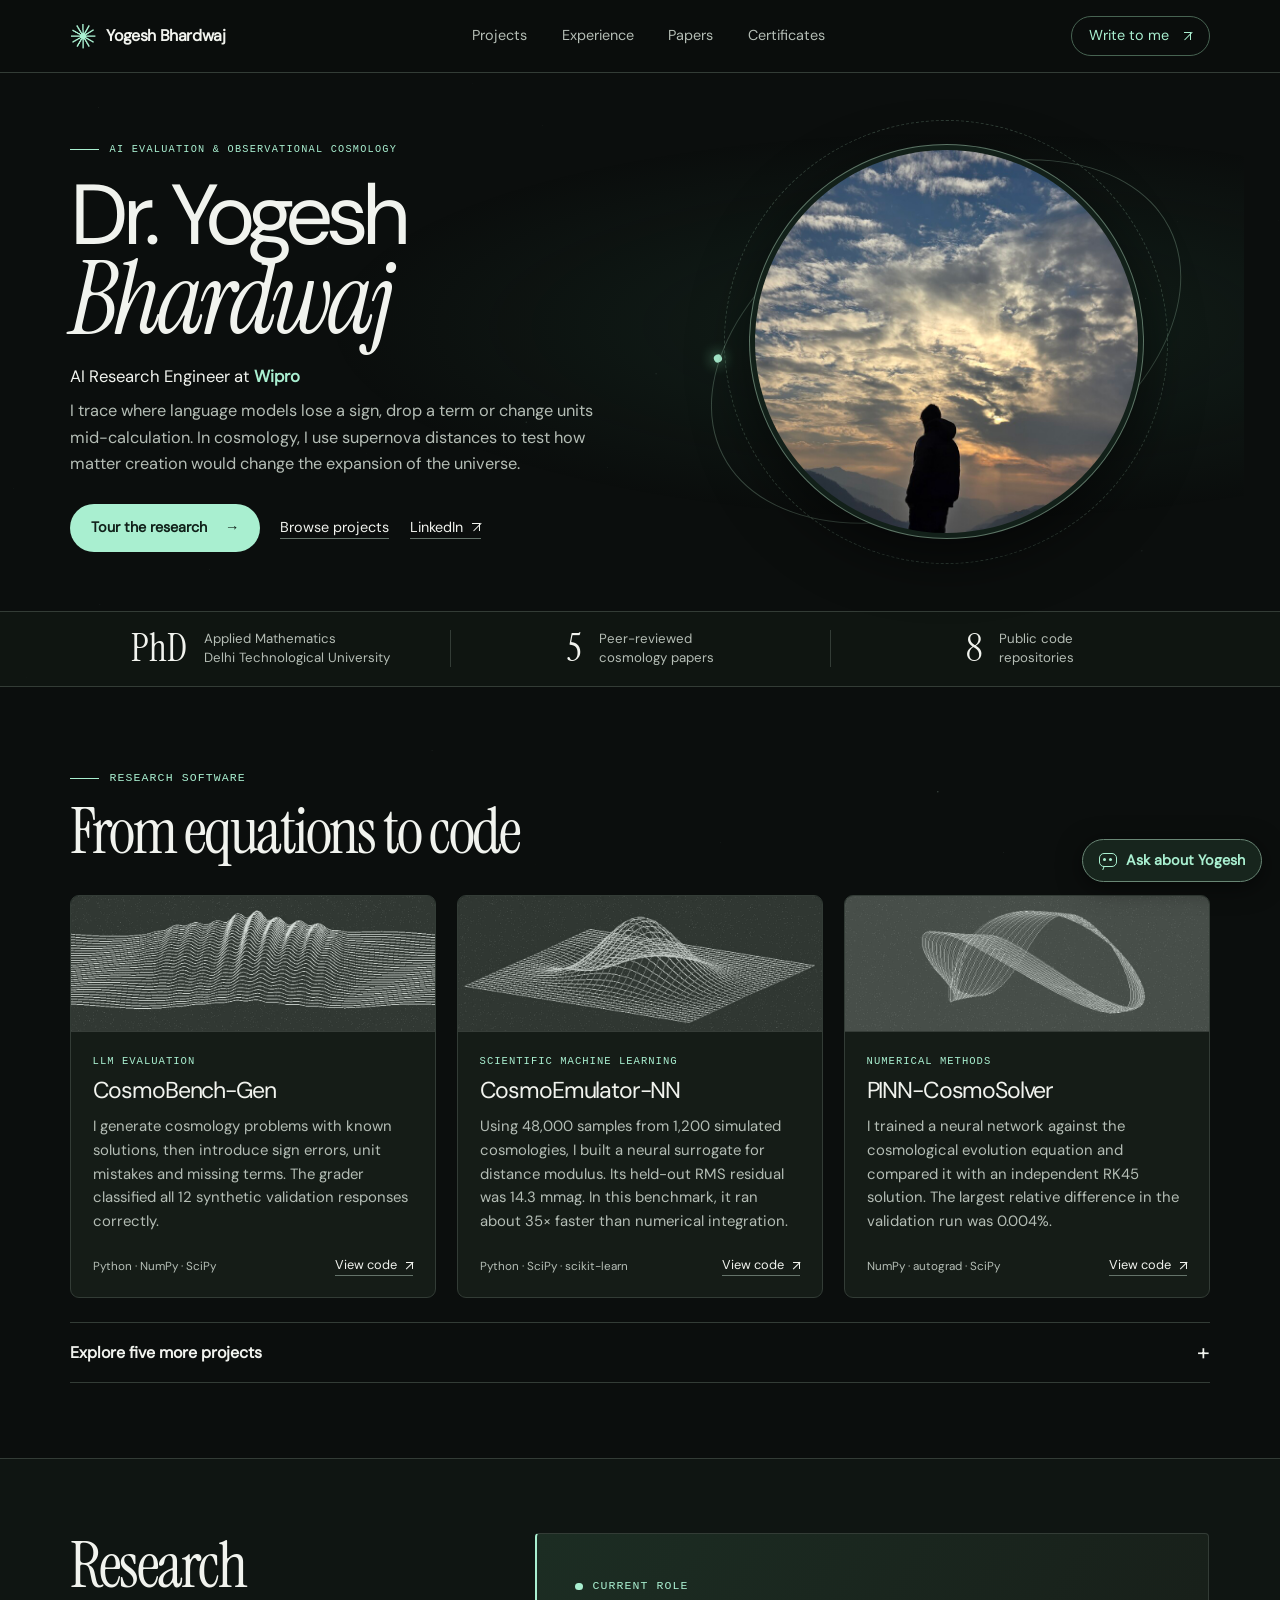
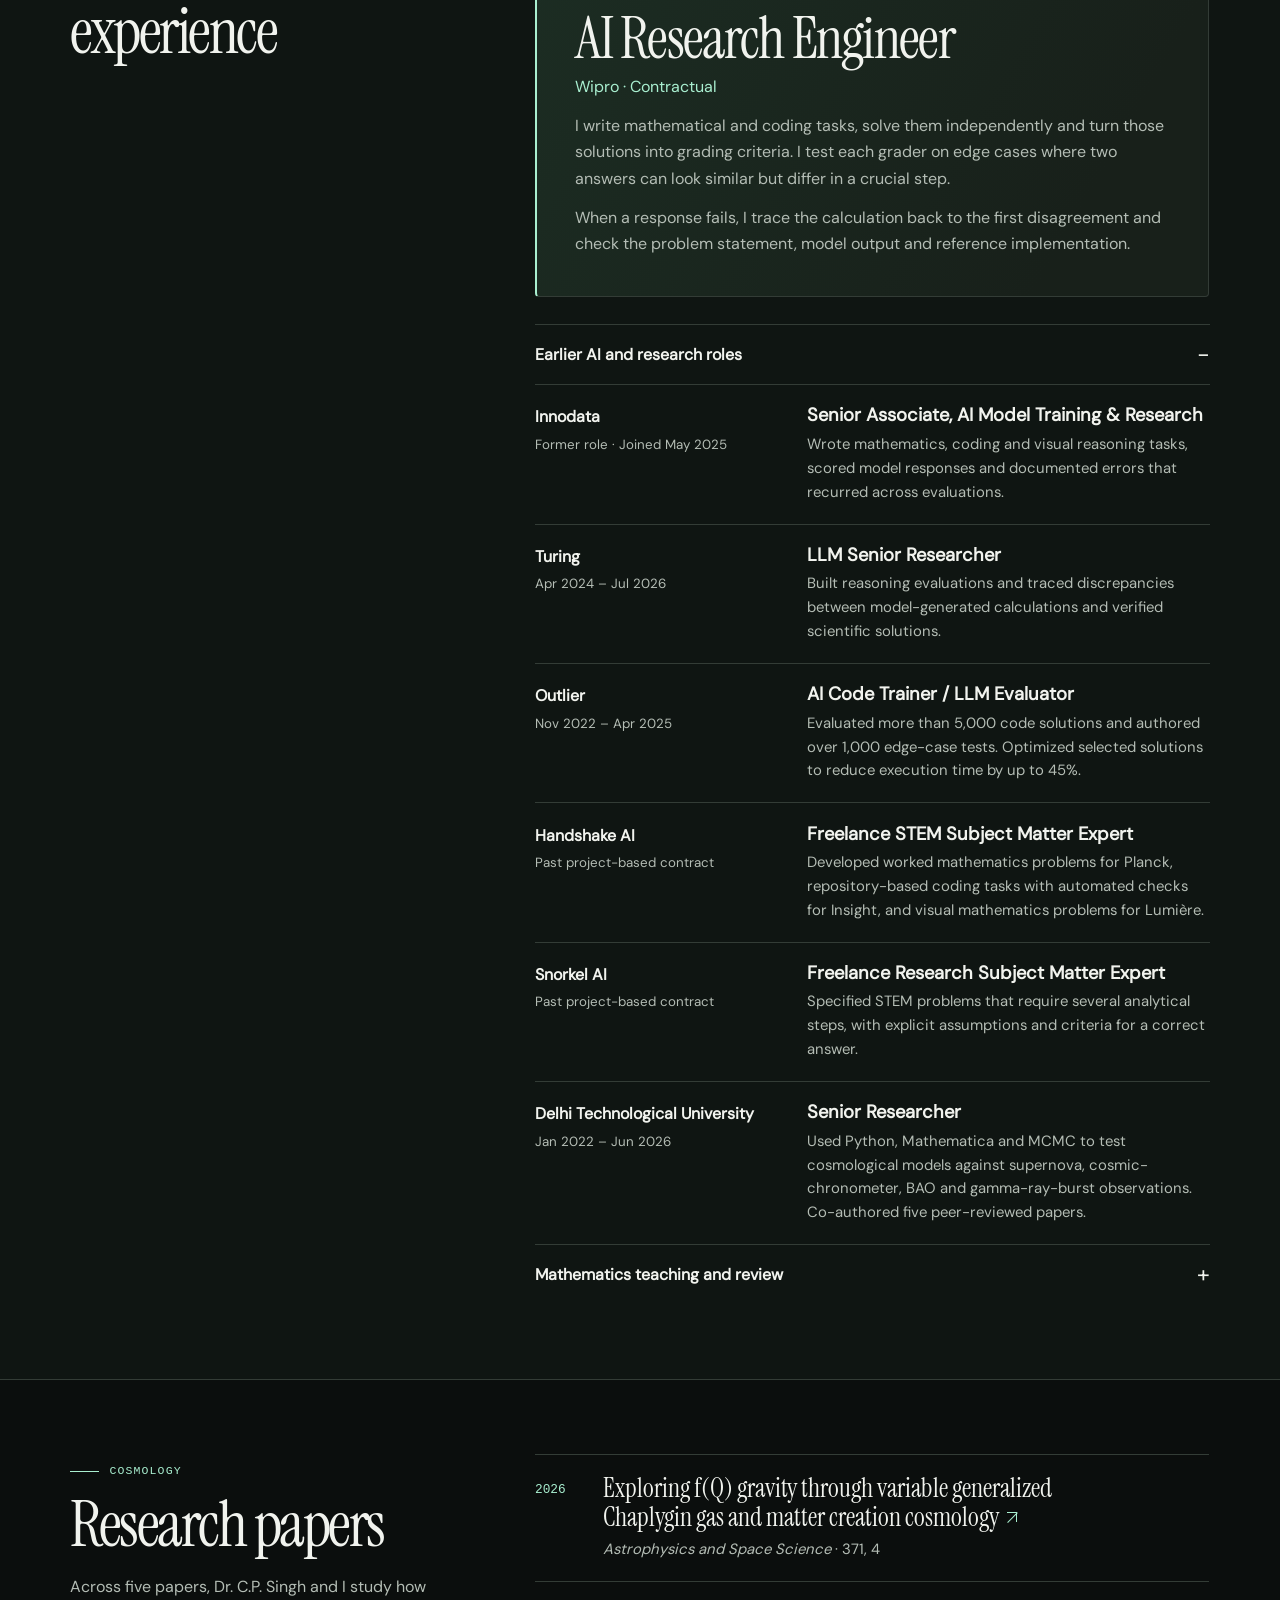
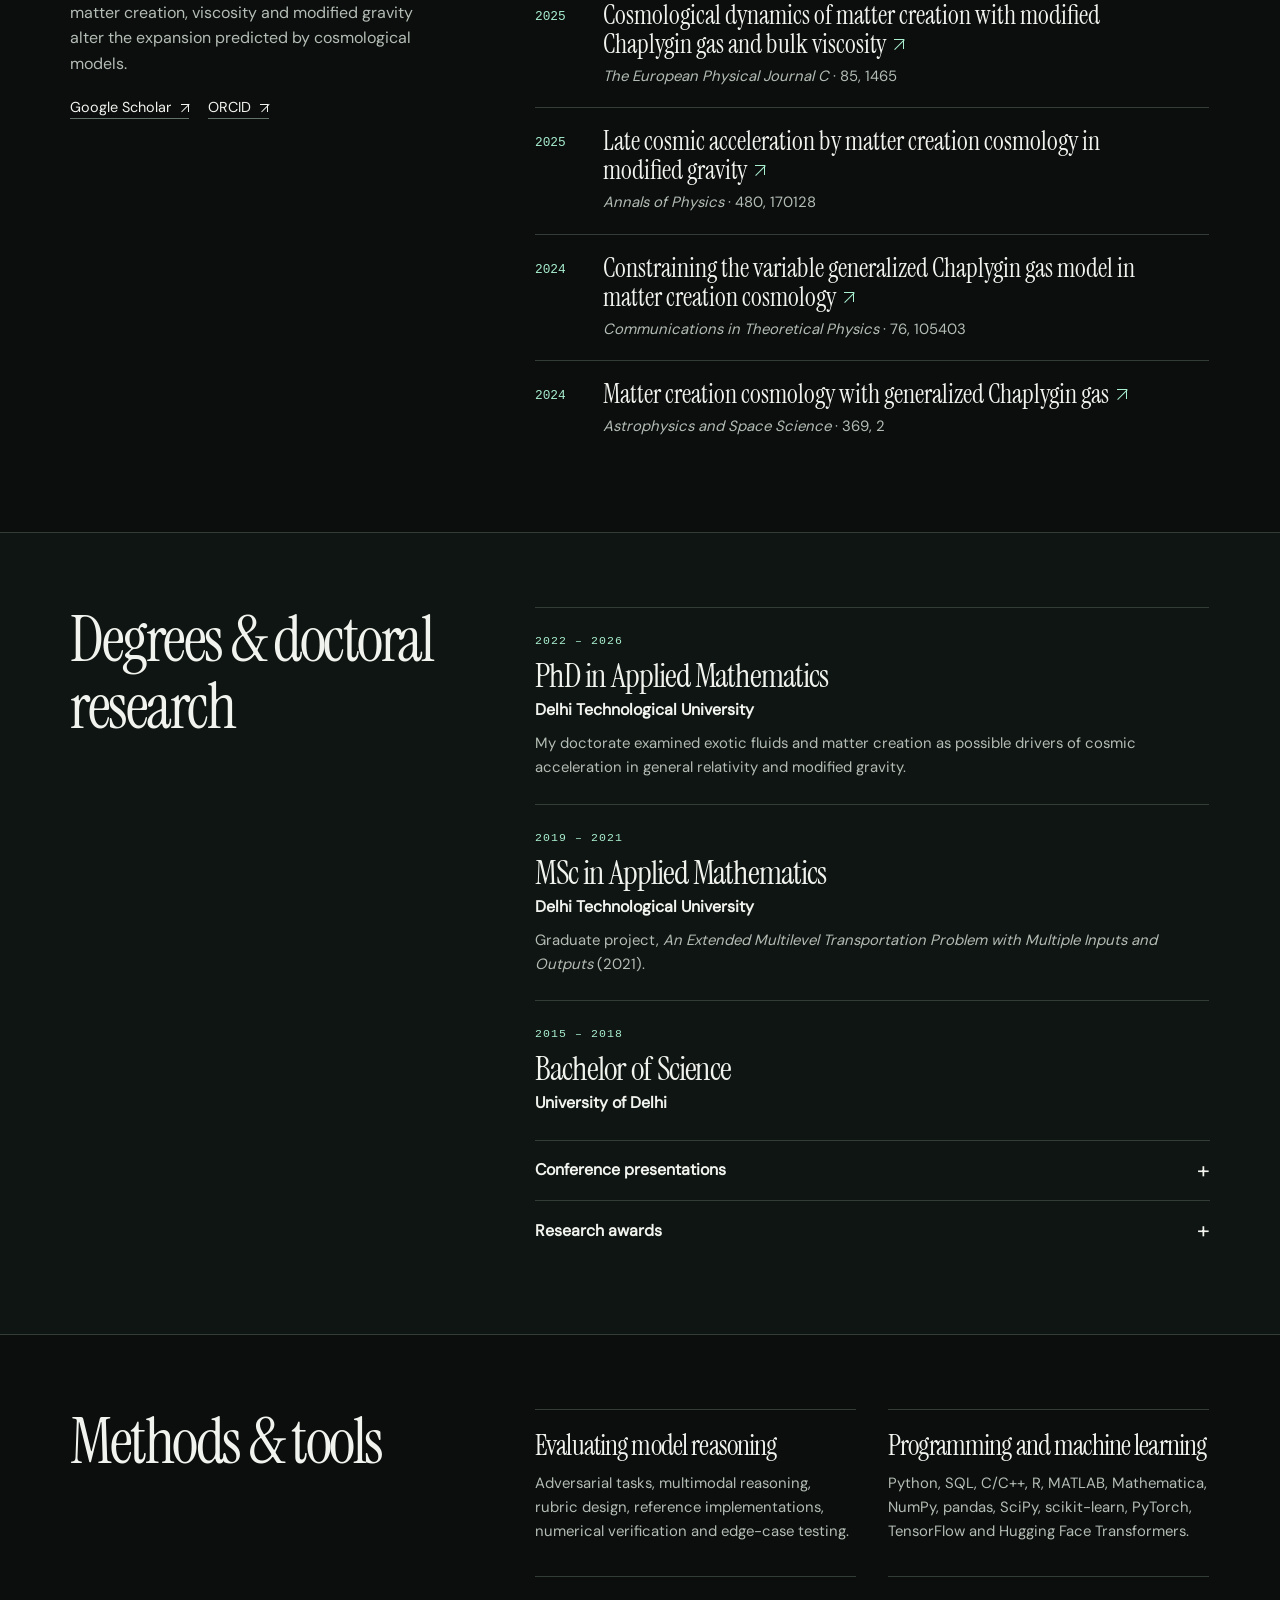
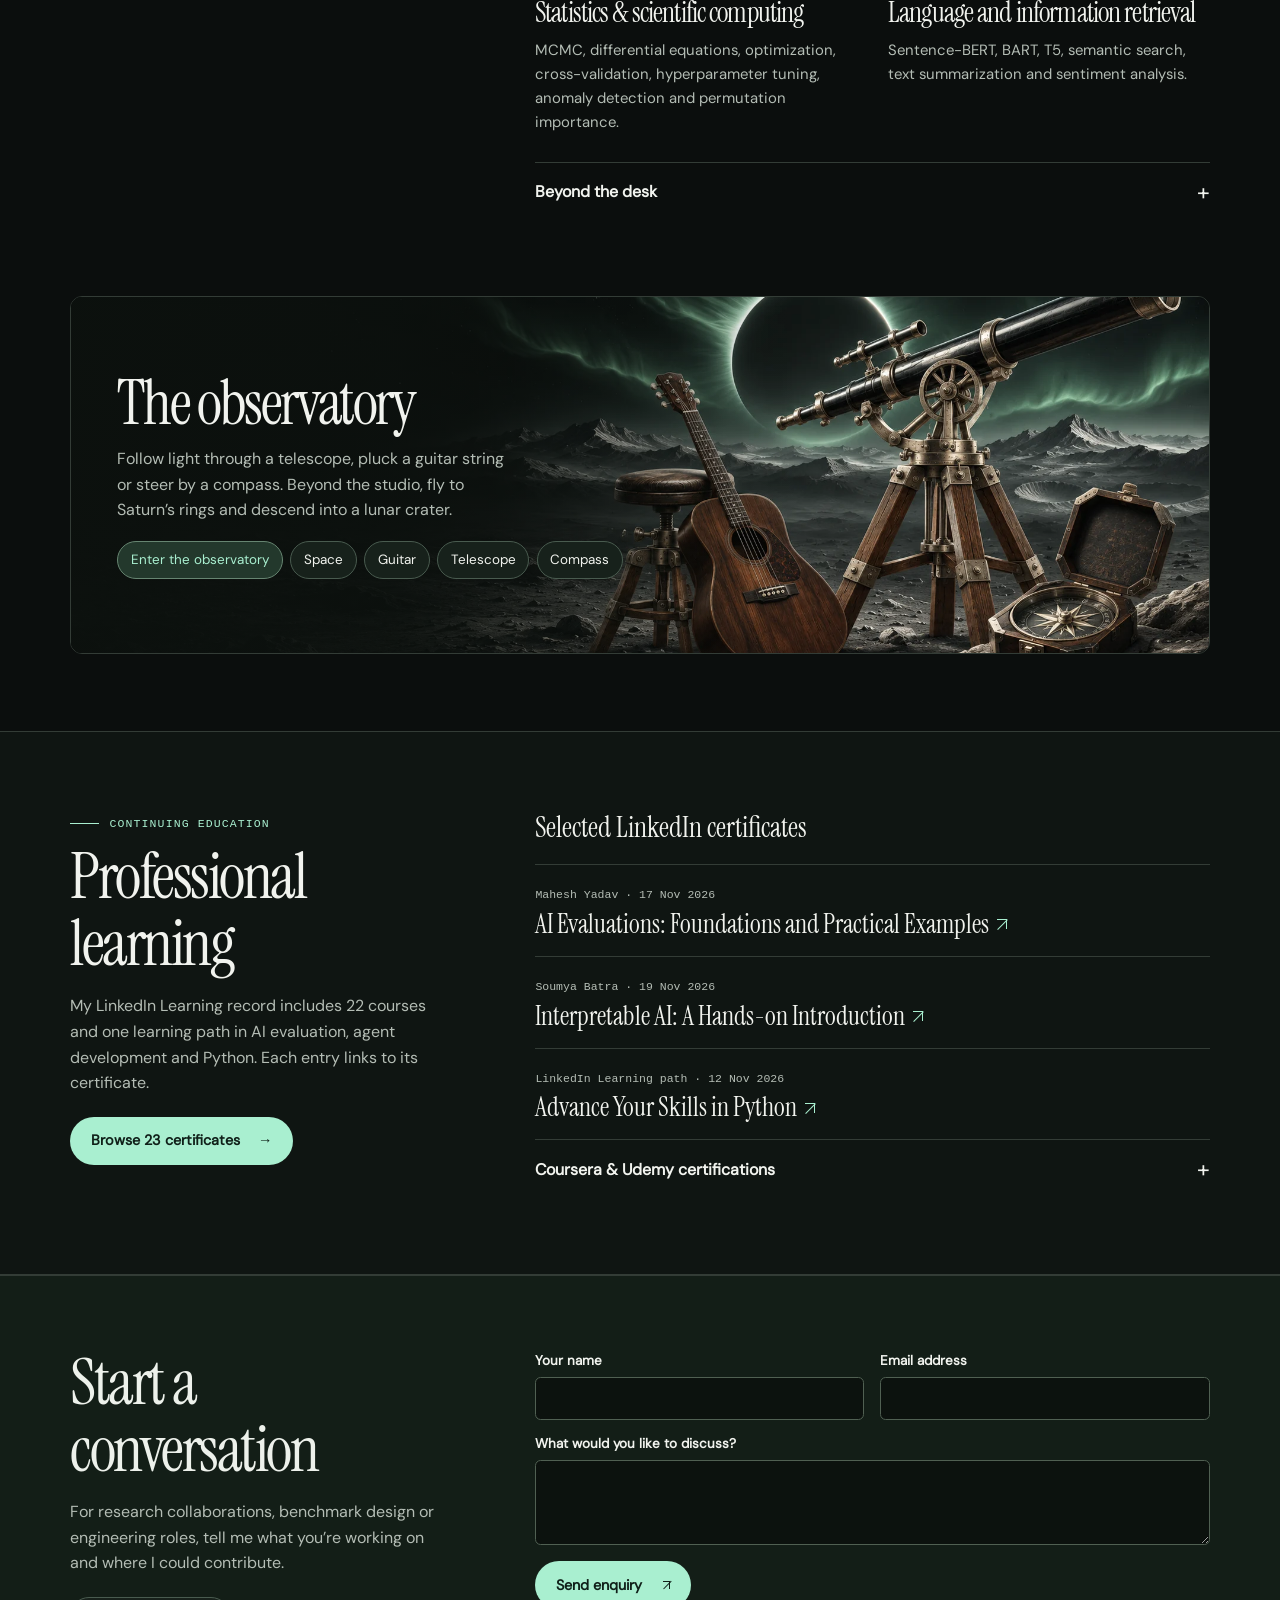
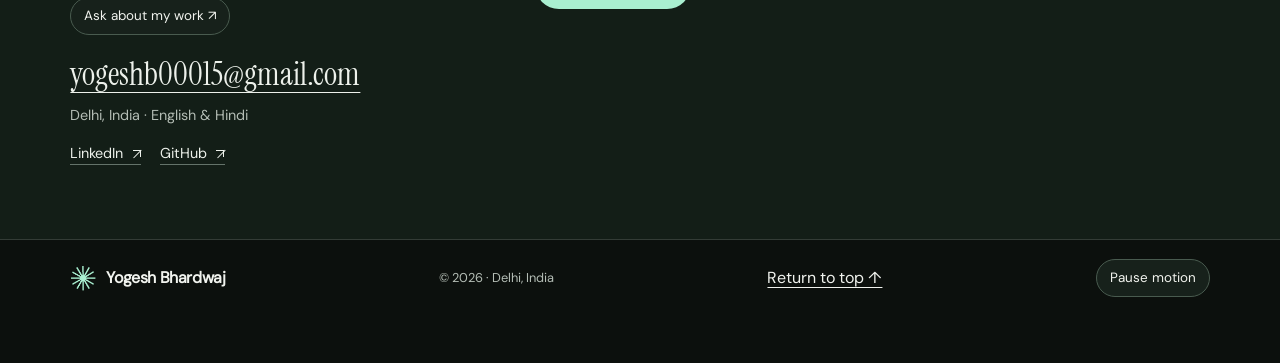
==== commit b74dfb42: "Expand the 3D observatory into 19 interactive stops and credit Dr. C.P. Singh" ====
--- a/index.html
+++ b/index.html
@@ -19,6 +19,7 @@
     <script defer src="atmosphere.js"></script>
     <script defer src="tour.js"></script>
     <script defer src="assistant.js"></script>
+    <script defer src="field-guide.js"></script>
     <script defer src="scene.js"></script>
   </head>
   <body>
@@ -289,7 +290,7 @@
             <span class="micro accent"><i></i>Cosmology</span>
             <h2>Research papers</h2>
           </div>
-          <p class="side-note">Across five papers, C. P. Singh and I study how matter creation, viscosity and modified gravity alter the expansion predicted by cosmological models.</p>
+          <p class="side-note">Across five papers, Dr. C.P. Singh and I study how matter creation, viscosity and modified gravity alter the expansion predicted by cosmological models.</p>
           <div class="side-links">
             <a class="text-link" href="https://scholar.google.com/citations?user=yfr75FUAAAAJ">Google Scholar <span class="external-arrow" aria-hidden="true"></span></a>
             <a class="text-link" href="https://orcid.org/0009-0008-6658-8333">ORCID <span class="external-arrow" aria-hidden="true"></span></a>
@@ -411,9 +412,10 @@
         <img src="assets/lunar-observatory.webp" width="1920" height="768" alt="" loading="lazy">
         <div class="observatory-caption">
           <h2 id="observatory-title">The observatory</h2>
-          <p>Step inside my virtual studio. Pick an instrument to see it up close.</p>
+          <p>Follow light through a telescope, pluck a guitar string or steer by a compass. Beyond the studio, fly to Saturn’s rings and descend into a lunar crater.</p>
           <div class="instrument-controls" role="group" aria-label="Explore the observatory in 3D">
-              <button class="scene-button primary-view" id="explore-scene" data-instrument="reset" type="button" hidden>Open the 3D scene <span aria-hidden="true">↗</span></button>
+              <button class="scene-button primary-view" id="explore-scene" data-instrument="reset" type="button" hidden>Enter the observatory</button>
+              <button class="instrument" data-instrument="solar" type="button" hidden>Space</button>
               <button class="instrument" data-instrument="guitar" type="button" hidden>Guitar</button>
               <button class="instrument" data-instrument="telescope" type="button" hidden>Telescope</button>
               <button class="instrument" data-instrument="compass" type="button" hidden>Compass</button>
--- a/style.css
+++ b/style.css
@@ -446,3 +446,88 @@
   body,.tinted,.project-card,.contact-section,.current { background:white; color:black; }
   :root { --ink:black;--paper:white;--muted:#333;--accent:#253c2f;--line:#bfc5c0; }
 }
+
+/* The model and its field notes are one navigable exhibit. */
+.scene-dialog {
+  --exhibit-light: #a9efd0; --stage-glow: #24372f;
+  width:min(1110px,96vw); max-width:96vw; max-height:94dvh; overflow:auto; overscroll-behavior:contain;
+  background:#101713; color:#eef2ec; border-color:#506556; border-radius:14px;
+}
+.scene-dialog[data-theme="space"] { --exhibit-light:#bbd8ff; --stage-glow:#243449; }
+.scene-dialog[data-theme="music"] { --exhibit-light:#f3cc93; --stage-glow:#3e3024; }
+.scene-dialog[data-theme="optics"] { --exhibit-light:#a5e7ec; --stage-glow:#193a3d; }
+.scene-dialog[data-theme="navigation"] { --exhibit-light:#edcd95; --stage-glow:#393427; }
+.scene-dialog header { padding:.85rem 1.3rem; background:#141d17; }
+.scene-dialog header h2 { font-size:clamp(1.7rem,3vw,2.2rem); }
+.scene-trail { display:flex; align-items:center; flex-wrap:wrap; gap:.15rem .45rem; padding:.5rem 1.3rem; min-height:40px; color:#c7cfc7; border-bottom:1px solid #344139; }
+.scene-trail button,.scene-trail .trail-current { font:500 .85rem/1.25 var(--body); }
+.scene-trail button { background:none; color:inherit; border:0; padding:.35rem .12rem; text-decoration:underline; text-underline-offset:.22em; }
+.trail-divider { color:#78897c; user-select:none; }
+.scene-trail .trail-current { color:var(--exhibit-light); }
+.explorer-layout { display:grid; grid-template-columns: minmax(0,1.52fr) minmax(290px,.9fr); }
+.scene-viewport { min-width:0; position:relative; background:radial-gradient(ellipse at 48% 54%,var(--stage-glow),#0b100e 79%); isolation:isolate; }
+.scene-viewport::before {
+  content:""; position:absolute; inset:0; pointer-events:none; opacity:.4; z-index:-1;
+  background-image:radial-gradient(1px 1px at 17px 33px,#b4ccbf 85%,transparent),radial-gradient(1px 1px at 61px 16px,#8dada3 75%,transparent);
+  background-size:109px 87px,161px 141px;
+}
+.scene-dialog .stage { background:transparent; height:clamp(325px,46vh,490px); width:100%; }
+.scene-dialog .stage:focus-visible { outline-offset:-3px; }
+.scene-dialog .stage canvas { position:absolute; inset:0; }
+.model-pins { position:absolute;inset:0;pointer-events:none;z-index:1; }
+.model-pin {
+  position:absolute; pointer-events:auto; transform:translate(-.46rem,-50%); display:flex; align-items:center; gap:.36rem;
+  text-align:left; width:max-content; max-width:10.5rem; border:0; padding:.30rem .54rem .30rem .25rem;
+  border-radius:1rem; background:#0b110ee3; box-shadow:0 0 0 1px #9bb8a344;
+  color:#f4f6ee; font:500 .76rem/1.15 var(--body);
+}
+.model-pin::before { content:""; width:.48rem; height:.48rem; border-radius:50%; background:var(--exhibit-light); flex:none; box-shadow:0 0 0 2px #111b16; }
+.model-pin:hover { color:var(--exhibit-light); box-shadow:0 0 0 1px var(--exhibit-light); }
+.renderer-message { position:absolute; z-index:2; left:50%; top:50%; transform:translate(-50%,-50%); width:min(90%,23rem); border-radius:.6rem; padding:.7rem 1rem; color:var(--ink); background:#18251de6; text-align:center; }
+.view-controls,.scene-foot,.field-notes .experiment-options { display:flex; align-items:center; flex-wrap:wrap; gap:.45rem; }
+.view-controls { justify-content:center; padding:.55rem .7rem .85rem; }
+.view-controls button,.scene-back,.experiment-options button,.pluck,.exhibit-link { border:1px solid #46574b; background:#19241d; color:var(--ink); border-radius:.6rem; padding:.45rem .75rem; min-height:36px; font:500 .85rem/1.3 var(--body); }
+.view-controls button { min-width:36px; background:#0f1712cf; }
+.view-controls button:hover,.scene-back:hover:not(:disabled),.experiment-options button:hover,.pluck:hover,.exhibit-link:hover { border-color:var(--exhibit-light); color:var(--exhibit-light); }
+.scene-back:disabled { opacity:.38; cursor:default; }
+.field-notes { padding:clamp(1rem,2.1vw,1.65rem); border-left:1px solid #344139; background:#151d18; min-width:0; max-height:clamp(395px,56vh,570px); overflow:auto; overscroll-behavior:contain; }
+.field-notes h3 { font:400 clamp(2rem,3vw,2.65rem)/1.04 var(--display); letter-spacing:-.025em; }
+.exhibit-copy { margin-top:.8rem; font-size:.99rem; line-height:1.52; color:#d7dfd6; }
+.exhibit-next { display:flex; gap:.45rem; flex-wrap:wrap; margin:1.05rem 0 .55rem; }
+.explore-label { flex-basis:100%; color:var(--exhibit-light); font:550 .8rem/1.4 var(--body); margin:0 0 .1rem; }
+.exhibit-link { text-align:left; background:#202e25; }
+.exhibit-note { font-size:.83rem; color:#bdc7bd; line-height:1.43; margin:.85rem 0 .25rem; }
+.exhibit-sources { display:grid; gap:.4rem; margin-top:.6rem; }
+.exhibit-source { display:inline-block; width:fit-content; color:var(--exhibit-light); font-size:.82rem; text-underline-offset:.17em; }
+.exhibit-experiment { margin-top:1rem; padding:.75rem; border:1px solid #48594c; border-radius:.65rem; background:#101813; }
+.exhibit-experiment .experiment-readout { display:block; color:var(--exhibit-light); margin-top:.45rem; font:500 .85rem/1.5 var(--mono); }
+.exhibit-experiment input[type="range"] { padding:0; min-height:28px; accent-color:var(--exhibit-light); }
+.experiment-options button[aria-pressed="true"] { background:var(--exhibit-light); color:#152018; }
+.pluck { margin-top:.65rem; border-color:var(--exhibit-light); }
+.sound-status { display:block; margin-top:.35rem; color:var(--muted); font-size:.81rem; }
+.exhibit-photo details { border-top:1px solid #455348; margin-top:.85rem; }
+.exhibit-photo summary { font-size:.88rem; line-height:1.3; padding:.65rem 0; }
+.exhibit-photo img { width:100%;height:auto; border-radius:.45rem; }
+.exhibit-photo figcaption { color:var(--muted); margin-top:.48rem; font-size:.82rem; line-height:1.45; }
+.scene-foot { justify-content:space-between; gap:.5rem; background:#141d17; padding:.65rem 1.3rem; border-top:1px solid var(--line); }
+.scene-gesture { font-size:.8rem;color:var(--muted); }
+@media(max-width:720px) {
+  .scene-dialog { width:96vw; max-height:96dvh; }
+  .scene-dialog header { padding:.55rem .85rem; }
+  .scene-trail { padding:.25rem .8rem; gap:.15rem .28rem; }
+  .explorer-layout { display:block; }
+  .scene-dialog .stage { height:clamp(180px,32dvh,300px); min-height:0; }
+  .view-controls { padding:.3rem .6rem .55rem; }
+  .field-notes { border-left:0; border-top:1px solid #344139; max-height:none; overflow:visible; }
+  .field-notes h3 { font-size:1.95rem; }
+  .exhibit-copy { margin-top:.55rem; }
+  .scene-foot { padding:.55rem .8rem; }
+  .scene-gesture { font-size:.74rem; }
+  .model-pin { font-size:.69rem; max-width:7.8rem; }
+}
+@media(max-height:550px) and (min-width:721px) {
+  .scene-dialog .stage { min-height:150px; height:43dvh; }
+  .field-notes { max-height:calc(43dvh + 55px); }
+}
+.scene-permalink { color:var(--exhibit-light); font-size:.82rem; margin-right:auto; }
+@media(max-width:470px) { .scene-gesture { flex-basis:100%; } }
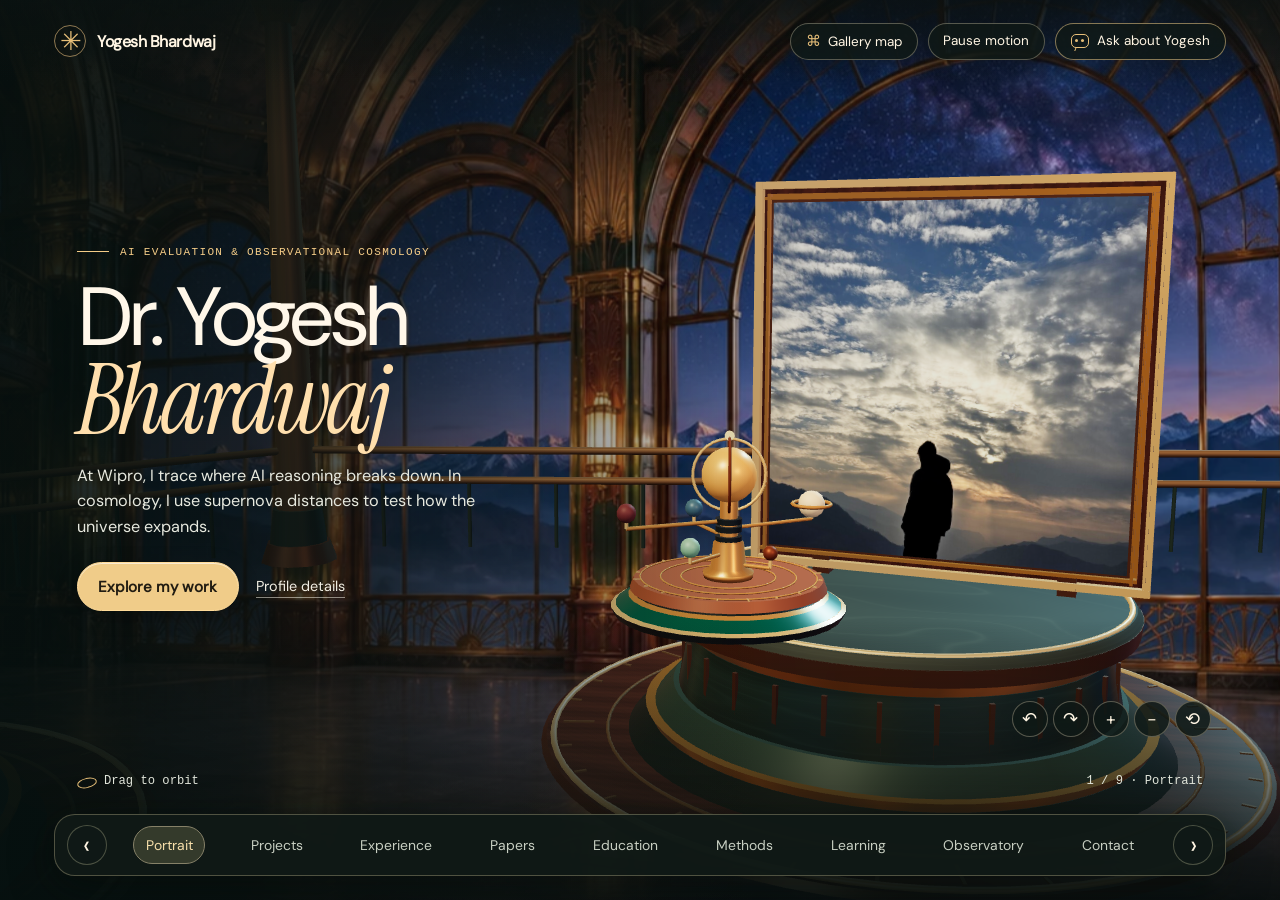
==== commit f12e106f: "Build a navigable 3D portfolio gallery and a source-linked exhibit guide" ====
--- a/index.html
+++ b/index.html
@@ -14,13 +14,20 @@
     <meta property="og:url" content="https://yogeshb15.github.io/portfolio/">
     <link rel="canonical" href="https://yogeshb15.github.io/portfolio/">
     <link rel="icon" href="assets/mark.png">
+    <link rel="preload" href="assets/gallery-at-twilight.webp" as="image">
     <link rel="stylesheet" href="style.css">
+    <link rel="stylesheet" href="gallery.css">
     <script defer src="site.js"></script>
-    <script defer src="atmosphere.js"></script>
-    <script defer src="tour.js"></script>
+    <script defer src="field-guide.js"></script>
+    <script defer src="gallery-stations.js"></script>
+    <script defer src="portfolio-knowledge.js"></script>
     <script defer src="assistant.js"></script>
-    <script defer src="field-guide.js"></script>
+    <script defer src="three.min.js"></script>
+    <script defer src="portfolio-sculptures.js"></script>
+    <script defer src="gallery-painter.js"></script>
+    <script defer src="gallery-world.js"></script>
     <script defer src="scene.js"></script>
+    <script defer src="gallery.js"></script>
   </head>
   <body>
     <a class="skip" href="#main">Skip to content</a>
--- a/gallery.css
+++ b/gallery.css
@@ -0,0 +1,185 @@
+/* Full-window museum with a perspective camera and a separate, readable exhibit label. */
+.immersive,.immersive body { height:100%; overflow:hidden; scroll-behavior:auto; }
+.museum { --gold:#e7bf79;--pearl:#fff5e3;position:fixed;inset:0;isolation:isolate;overflow:hidden;background:#151917;color:var(--pearl);font-family:var(--body); }
+.museum-panorama,.museum-shade,.museum-stage,.museum-pins {position:absolute;inset:0;}
+.museum-panorama {
+  z-index:-5;inset:-7% -12%;background:#263335 url("assets/gallery-at-twilight.webp") 54% 50%/cover no-repeat;
+  transform:translate3d(var(--view-pan,0%),var(--view-tilt,0%),0) scale(1.03);filter:saturate(.78) brightness(.81);
+}
+.museum-shadow {
+  position:absolute;z-index:-3;transform:translate(-50%,-50%);height:9%; pointer-events:none;
+  background:radial-gradient(ellipse at center,#080804df 1%,#0b0b07a9 35%,transparent 71%);border-radius:50%;
+}
+.museum-stage {z-index:-2;touch-action:none;cursor:grab;overflow:hidden;}
+.museum-stage:active {cursor:grabbing;}
+.museum-stage:focus-visible {outline:2px solid var(--gold);outline-offset:-5px;}
+.museum-stage canvas {position:absolute;inset:0;width:100%;height:100%;display:block;}
+.museum-shade {
+  z-index:-1;pointer-events:none;
+  background:linear-gradient(90deg,#06100fea 0%,#091110c9 20%,#12171561 39%,transparent 59%),
+    linear-gradient(0deg,#080e0ef3 0%,#101310a6 11%,transparent 31%,transparent 83%,#0b0e0e9c 100%);
+}
+.museum-bar {
+  position:absolute;inset:0 0 auto;display:flex;align-items:center;justify-content:space-between;gap:1rem;
+  padding:clamp(1.05rem,2.5vh,1.85rem) clamp(1.2rem,4.25vw,5rem);z-index:5;
+  background:linear-gradient(#0b1211aa,transparent);
+}
+.museum-brand {display:inline-flex;align-items:center;gap:.68rem;text-decoration:none;color:var(--pearl);font:600 1rem/1.1 var(--body);letter-spacing:-.03em;}
+.museum-brand span {display:grid;place-items:center;width:2rem;height:2rem;border:1px solid #d9b477a1;border-radius:50%;font:1.6rem Georgia,serif;color:var(--gold);}
+.museum-bar>div,.museum-actions,.museum-tools,.museum-route,.museum-stations {display:flex;align-items:center;}
+.museum-bar>div {gap:.62rem;}
+.museum-bar button,.museum-tools button,.museum-route>button,.museum-pin {
+  background:#101917d9;color:var(--pearl);border:1px solid #c5bc9f65;cursor:pointer;
+  border-radius:1.8rem;font:500 .84rem/1.2 var(--body);padding:.58rem .92rem;
+}
+.museum-bar .assistant-launch {position:static;display:flex;box-shadow:none;gap:.52rem;border-color:#d3b57d9c;}
+.museum-bar .chat-mark {border-color:var(--gold);}
+.museum-bar .chat-mark::before {background:var(--gold);box-shadow:6px 0 var(--gold);}
+.museum-bar .chat-mark::after {border-color:var(--gold);}
+.museum-map span {color:var(--gold);font-size:1.08em;margin-right:.2rem;}
+.museum-bar button:hover,.museum-tools button:hover,.museum-route>button:hover,.museum-pin:hover {background:#29382f;border-color:var(--gold);color:#ffedc4;}
+.museum-legend {position:absolute;z-index:1;left:clamp(1.4rem,6vw,8rem);top:47.5%;transform:translateY(-50%);width:min(41vw,580px);pointer-events:none;}
+.museum-label {font:500 clamp(.69rem,.86vw,.82rem)/1.5 var(--mono);color:#f5cd88;text-transform:uppercase;letter-spacing:.12em;display:flex;align-items:center;gap:.7rem;}
+.museum-label::before {width:2rem;height:1px;background:currentColor;content:"";}
+#museum-title {font:500 clamp(3.6rem,6.45vw,7rem)/.96 var(--body);letter-spacing:-.075em;color:#fff7e9;margin:1.15rem 0 1.2rem;}
+#museum-title span,#museum-title em {display:block;}
+#museum-title em {font:italic 1.16em/.9 var(--display);color:#ffdfad;letter-spacing:-.045em;}
+.museum-description {max-width:39ch;color:#e7e9df;font-size:clamp(1rem,1.27vw,1.28rem);line-height:1.56;text-wrap:pretty;}
+.museum-actions {margin-top:1.45rem;gap:1.1rem;flex-wrap:wrap;pointer-events:auto;width:fit-content;}
+.museum-action {background:#f0cc89;border:1px solid #ffdb99;color:#211c12;font:600 .95rem var(--body);border-radius:2rem;padding:.85rem 1.28rem;box-shadow:inset 0 1px 0 #fff9,0 5px 20px #0708004f;}
+.museum-action:hover {background:#ffe6b2;}
+.museum-more {color:#f1eee3;border:0;border-bottom:1px solid #f1eee388;padding:.12rem 0;background:none;font:500 .9rem var(--body);}
+.museum-tools {position:absolute;right:clamp(1.3rem,5.4vw,6rem);bottom:calc(14vh + 2.3rem);gap:.3rem;}
+.museum-tools button {padding:0;width:36px;height:36px;display:grid;place-items:center;font-size:1.1rem;}
+.museum-caption {position:absolute;bottom:calc(6.9vh + 3.1rem);left:clamp(1.3rem,6vw,8rem);right:clamp(1.3rem,6vw,8rem);display:flex;justify-content:space-between;align-items:center;color:#e3e7dc;font:500 .76rem var(--mono);pointer-events:none;}
+.museum-direction {padding-left:1.7rem;position:relative;}
+.museum-direction::before {content:"";position:absolute;top:.32em;left:0;width:1.12rem;height:.49rem;transform:rotate(-13deg);border:1px solid var(--gold);border-radius:50%;}
+.museum-route {position:absolute;bottom:max(2.7vh,env(safe-area-inset-bottom));left:clamp(.75rem,4.25vw,5rem);right:clamp(.75rem,4.25vw,5rem);padding:.62rem .72rem;gap:.65rem;justify-content:space-between;background:#101a17f2;border:1px solid #8f896d82;border-radius:1.3rem;box-shadow:0 10px 40px #040b0999;}
+.museum-route>button {width:2.48rem;height:2.48rem;display:grid;place-items:center;padding:0;border-color:#88896f80;font-size:1.65rem;line-height:1;}
+.museum-stations {min-width:0;flex:1;justify-content:space-around;overflow-x:auto;scrollbar-width:none;overscroll-behavior-x:contain;}
+.museum-stations::-webkit-scrollbar {display:none;}
+.station-link {white-space:nowrap;background:transparent;color:#c8cfc2;border:1px solid transparent;border-radius:1.5rem;padding:.55rem .72rem;font:500 .87rem var(--body);}
+.station-link:hover {color:#ffe0ad;}
+.station-link[aria-current] {color:#f7dfaa;background:#343a2b;border-color:#868168;}
+.museum-pins {pointer-events:none;}
+.museum-pin {pointer-events:auto;position:absolute;transform:translate(-50%,-3%);padding:.35rem .65rem;border-color:#d4b579;box-shadow:0 2px 10px #0007;color:#ffefc7;white-space:nowrap;}
+.museum[data-mode="map"] .museum-shade {background:linear-gradient(0deg,#0a1110 0%,transparent 27%,transparent 85%,#0b111185 100%);}
+.museum[data-mode="map"] .museum-panorama {filter:saturate(.60) brightness(.46);}
+.museum[data-mode="map"] .museum-legend {left:4.5%;width:18%;top:19%;transform:none;}
+.museum[data-mode="map"] #museum-title {font-size:clamp(2rem,3.6vw,4rem);margin:.6rem 0;}
+.museum[data-mode="map"] .museum-label {font-size:.68rem;}
+.museum[data-mode="map"] .museum-description {font-size:.87rem;}
+.museum[data-mode="reader"] .museum-legend,.museum[data-mode="reader"] .museum-tools,.museum[data-mode="map"] .museum-tools {visibility:hidden;}
+.museum[data-mode="reader"] .museum-shade {background:linear-gradient(0deg,#0c1311ed,transparent 28%),linear-gradient(90deg,transparent 40%,#101813ad 92%);}
+.museum-reader {position:absolute;z-index:3;right:4.25%;top:10%;bottom:15%;width:min(48%,780px);background:#12211df5;color:#eef1e8;border:1px solid #958668;border-radius:.8rem;box-shadow:inset 3px 0 #665d48,8px 8px 0 -3px #313b32,11px 11px 0 -4px #6a6752,0 23px 64px #0008;display:flex;flex-direction:column;overflow:hidden;}
+.reader-bar {flex:none;display:flex;align-items:center;justify-content:space-between;padding:.65rem 1rem;border-bottom:1px solid #5d695b;background:#213128;color:#edd3a1;font:500 .9rem var(--body);}
+.reader-bar button {background:transparent;color:var(--pearl);border:1px solid #687767;border-radius:2rem;font:500 .82rem var(--body);padding:.38rem .72rem;}
+.reader-content {overflow:auto;min-height:0;overscroll-behavior:contain;scrollbar-color:#65715d #19251e;scroll-padding-block:1rem;padding:clamp(.95rem,2vw,1.65rem);}
+.reader-content main,.reader-content .wrap,.reader-content .section,.reader-content .split,.reader-content .hero,.reader-content .stats-inner,.reader-content .directory {width:100%;max-width:none;min-height:0;margin:0;padding:0;display:block;}
+.reader-content .section-head {display:block;margin:0 0 1.05rem;}
+.reader-content .section-head>.text-link,.reader-content .section-title {margin-bottom:.8rem;}
+.reader-content .tinted,.reader-content .contact-section {background:none;border:0;}
+.reader-content .section-title h2,.reader-content .dir-head h1,.reader-content .dir-head h2 {font:400 clamp(2rem,3.4vw,3.3rem)/.98 var(--display);margin:.45rem 0 .8rem;}
+.reader-content .dir-head {margin:1rem 0;}
+.reader-content .directory #credential-tools,.reader-content .skill-grid {grid-template-columns:1fr;}
+.reader-content .project-card .cover {height:76px;object-fit:cover;}
+.reader-content .cards,.reader-content .more-projects {display:grid;grid-template-columns:1fr;gap:.75rem;}
+.reader-content .entry {grid-template-columns:1fr;gap:.4rem;}
+.reader-content .side-note {margin:.6rem 0 1rem;max-width:none;}
+.reader-content .split>.stack,.reader-content .split>ol,.reader-content .split>div+div {margin-top:1rem;}
+.reader-content .contact-section form {margin-top:1.25rem;}
+.reader-content .hero .portrait-plate {display:none;}
+.reader-content .hero .intro {display:block;}
+.reader-content .hero h1 {font-size:3.2rem;}
+.reader-content .hero .actions {margin:1rem 0;}
+.reader-content .hero::before {display:none;}
+.reader-content .hero .intro-copy {max-width:none;}
+.reader-content .stats {margin-top:1.25rem;}
+.museum-reader:focus-within {outline-color:var(--gold);}
+@media(max-width:1050px) {
+  .station-link {font-size:.81rem;padding:.52rem .5rem;}
+  .museum-bar>div {gap:.4rem;}
+}
+@media(max-width:719px) {
+  .museum-panorama {inset:-4% -26% 19%;background-position:63% 50%;}
+  .museum-stage,.museum-pins {inset:3.1rem 0 35%;}
+  .museum-shadow {display:none;}
+  .museum-bar {padding:.75rem .8rem;background:linear-gradient(#101816e8,#10181670,transparent);}
+  .museum-brand {font-size:.83rem;gap:.4rem;}
+  .museum-brand span {width:1.55rem;height:1.55rem;font-size:1.2rem;}
+  .museum-bar button {font-size:.75rem;padding:.50rem .65rem;}
+  .museum-bar .museum-pause {display:grid;place-items:center;height:32px;width:32px;font-size:0;padding:0;}
+  .museum-bar .museum-pause::before {content:"Ⅱ";font-size:.8rem;}
+  .museum-bar .museum-pause[aria-pressed="true"]::before {content:"▶";}
+  .museum-bar .assistant-launch {font-size:0;gap:0;width:32px;height:32px;padding:0;justify-content:center;}
+  .museum-bar .assistant-launch .chat-mark {display:block;}
+  .museum-shade {background:linear-gradient(0deg,#0c1512 0%,#101914 31%,#101914ee 39%,#0f1610a8 47%,transparent 62%,transparent 85%,#0d161173 100%);}
+  .museum-legend {top:auto;bottom:calc(4.75rem + env(safe-area-inset-bottom));left:5%;right:4%;width:auto;transform:none;}
+  .museum-label {font-size:.64rem;gap:.5rem;letter-spacing:.09em;}
+  .museum-label::before {width:1.1rem;}
+  #museum-title {font-size:clamp(2.4rem,7.9vw,3.4rem);line-height:1.03;letter-spacing:-.06em;margin:.34rem 0 .48rem;}
+  #museum-title span,#museum-title em {display:inline;}
+  #museum-title em::before {content:" ";}
+  .museum-description {font-size:.91rem;line-height:1.43;max-width:53ch;}
+  .museum-actions {margin-top:.65rem;gap:.85rem;}
+  .museum-action {padding:.58rem .9rem;font-size:.83rem;}
+  .museum-more {font-size:.8rem;}
+  .museum-route {left:.6rem;right:.6rem;bottom:max(.55rem,env(safe-area-inset-bottom));gap:.3rem;padding:.35rem;border-radius:1rem;}
+  .museum-route>button {width:1.9rem;height:1.9rem;font-size:1.25rem;}
+  .museum-stations {justify-content:flex-start;}
+  .station-link {padding:.44rem .58rem;font-size:.78rem;}
+  .museum-caption {bottom:46%;left:4.5%;right:4.5%;font-size:.61rem;}
+  .museum-caption .museum-counter {display:none;}
+  .museum-tools {bottom:45%;right:4.5%;gap:.21rem;}
+  .museum-tools button {width:28px;height:28px;font-size:.92rem;}
+  .museum[data-mode="map"] .museum-stage,.museum[data-mode="map"] .museum-pins {inset:8% 0 14%;}
+  .museum[data-mode="map"] .museum-legend {top:8%;left:5%;width:92%;bottom:auto;pointer-events:none;}
+  .museum[data-mode="map"] #museum-title {margin:.2rem 0;font-size:1.9rem;}
+  .museum[data-mode="map"] .museum-label,.museum[data-mode="map"] .museum-description,.museum[data-mode="map"] .museum-caption {display:none;}
+  .museum-pin {font-size:.66rem;padding:.31rem .4rem;}
+  .museum[data-mode="reader"] .museum-stage {inset:1.5rem 0 60%;}
+  .museum[data-mode="reader"] .museum-caption {display:none;}
+  .museum-reader {left:3%;right:3%;top:31%;bottom:4.05rem;width:auto;box-shadow:3px 3px 0 #414737,0 12px 28px #0008;}
+  .reader-content {padding:.8rem;}
+  .reader-content .form-row {grid-template-columns:1fr;}
+  .museum[data-mode="reader"] .museum-shade {background:linear-gradient(0deg,#0b1512 0%,transparent 72%);}
+}
+@media(max-width:719px) and (max-height:650px) {
+  .museum-legend {bottom:3.65rem;}
+  .museum-description {font-size:.79rem;line-height:1.3;}
+  #museum-title {font-size:2.15rem;}
+  .museum-caption {bottom:48%;}
+  .museum-tools {bottom:47%;}
+}
+@media(max-height:550px) and (min-width:720px) {
+  .museum-bar {padding-block:.5rem;}.museum-route {bottom:.3rem;padding:.3rem;}
+  #museum-title {font-size:2.8rem;margin:.3rem 0 .5rem;}
+  .museum-actions {margin-top:.5rem;}.museum-caption {bottom:3.5rem;}
+  .museum-reader {top:12%;bottom:15%;}
+}
+@media print {
+  .immersive,.immersive body {height:auto;overflow:visible;}
+  .museum {position:static;color:black;background:white;overflow:visible;}
+  .museum>*:not(.museum-reader) {display:none!important;}
+  .museum .museum-reader,.reader-content {position:static;display:block!important;overflow:visible;width:100%;border:0;box-shadow:none;background:white;color:black;}
+  .reader-bar {display:none;}
+  .reader-content main>section[hidden] {display:block!important;}
+}
+
+.message.reply {white-space:pre-line;overflow-wrap:anywhere;}
+.reply-sources {margin-top:.55rem;font-size:.85rem;white-space:normal;}
+.reply-sources a {display:block;margin-top:.3rem;}
+.reply-sources summary {color:#f1d6a7;cursor:pointer;}
+.assistant-head {background:#233029;}
+.assistant-head p,.reply-sources a {color:#eacc90;}
+
+@media(max-width:360px) {
+  .museum-brand,.museum-bar button {white-space:nowrap;}
+  .museum-bar {gap:.25rem;padding-inline:.5rem;}.museum-brand {font-size:.76rem;}
+  .museum-bar>div {gap:.22rem;}.museum-bar button {padding-inline:.45rem;}
+  .museum-map span {display:none;}
+}
+
+.exhibit-actions {display:flex;align-items:center;gap:.65rem;}
+.ask-exhibit {border:1px solid #847958;background:#1e2d26;color:#f0d397;border-radius:1.5rem;padding:.4rem .75rem;font:.85rem var(--body);}
+@media(max-width:420px){.exhibit-actions{gap:.35rem;}.ask-exhibit{font-size:.75rem;padding:.36rem .55rem;}}
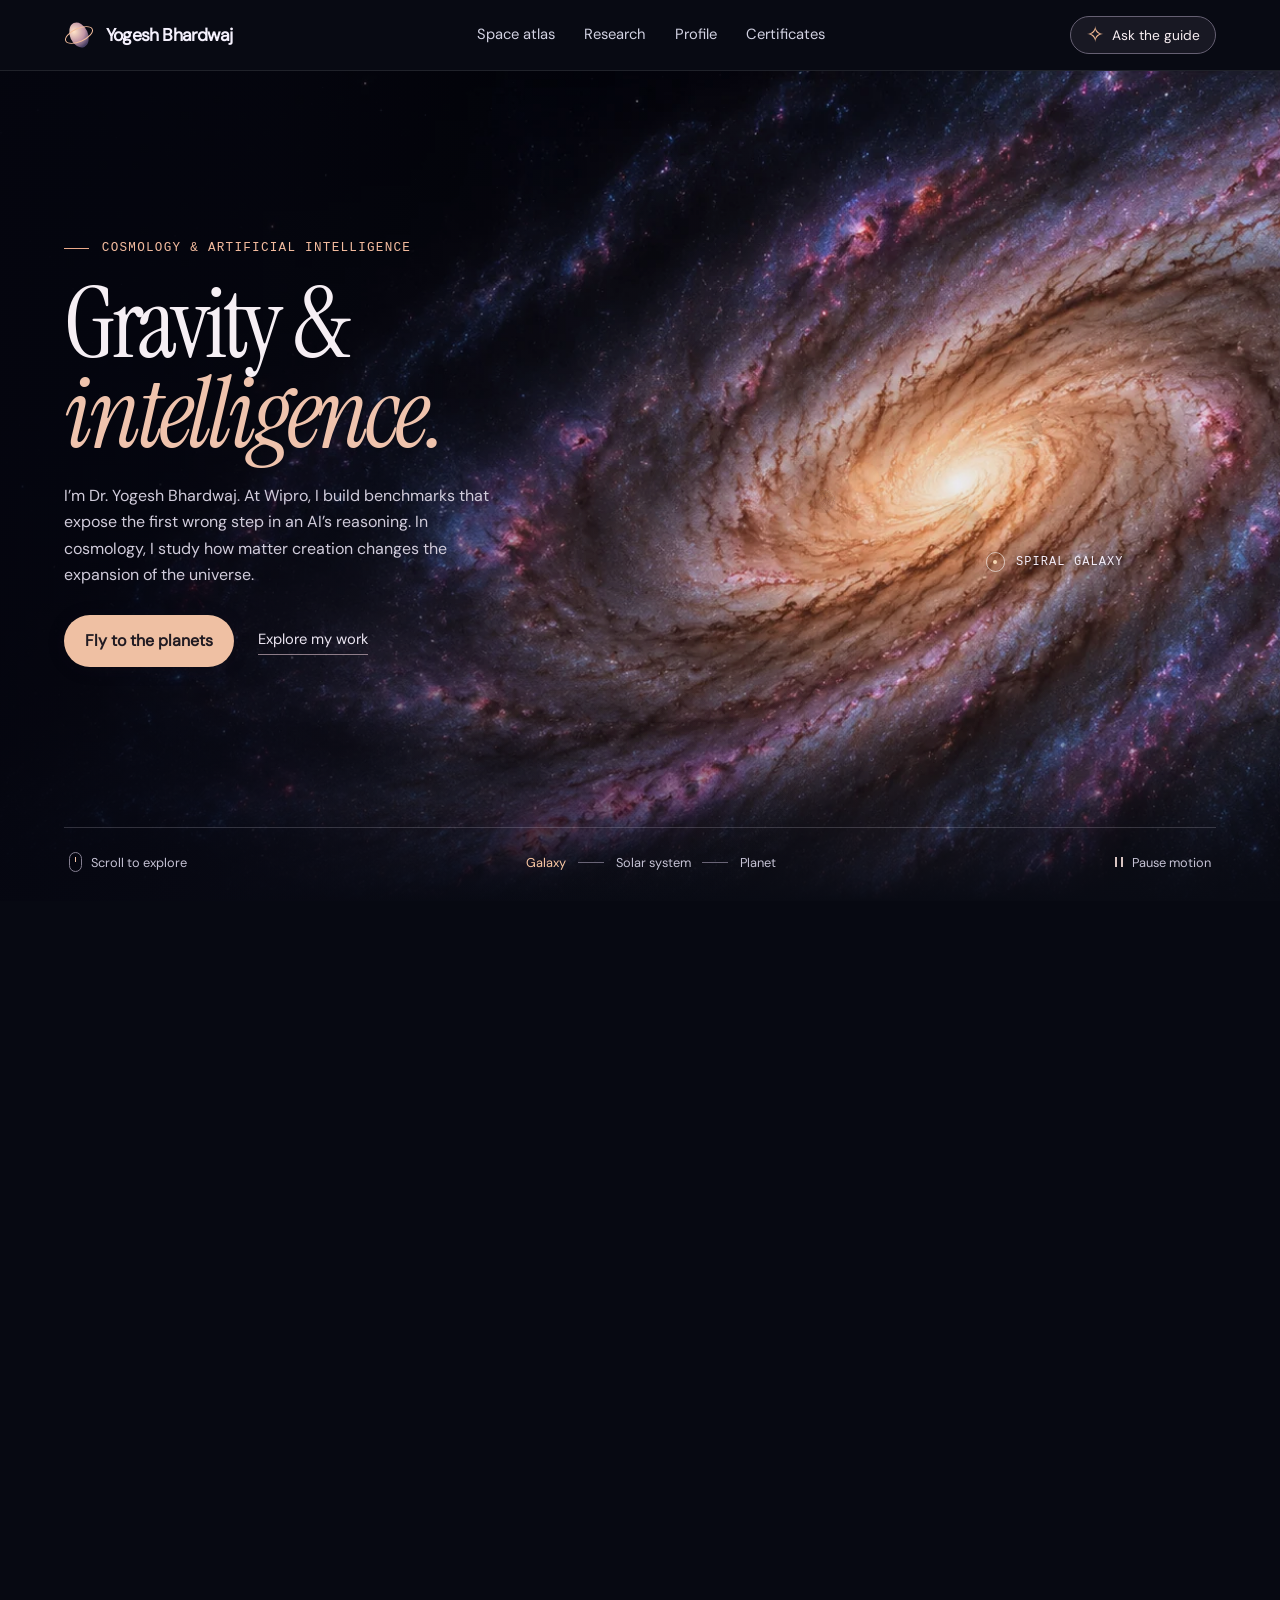
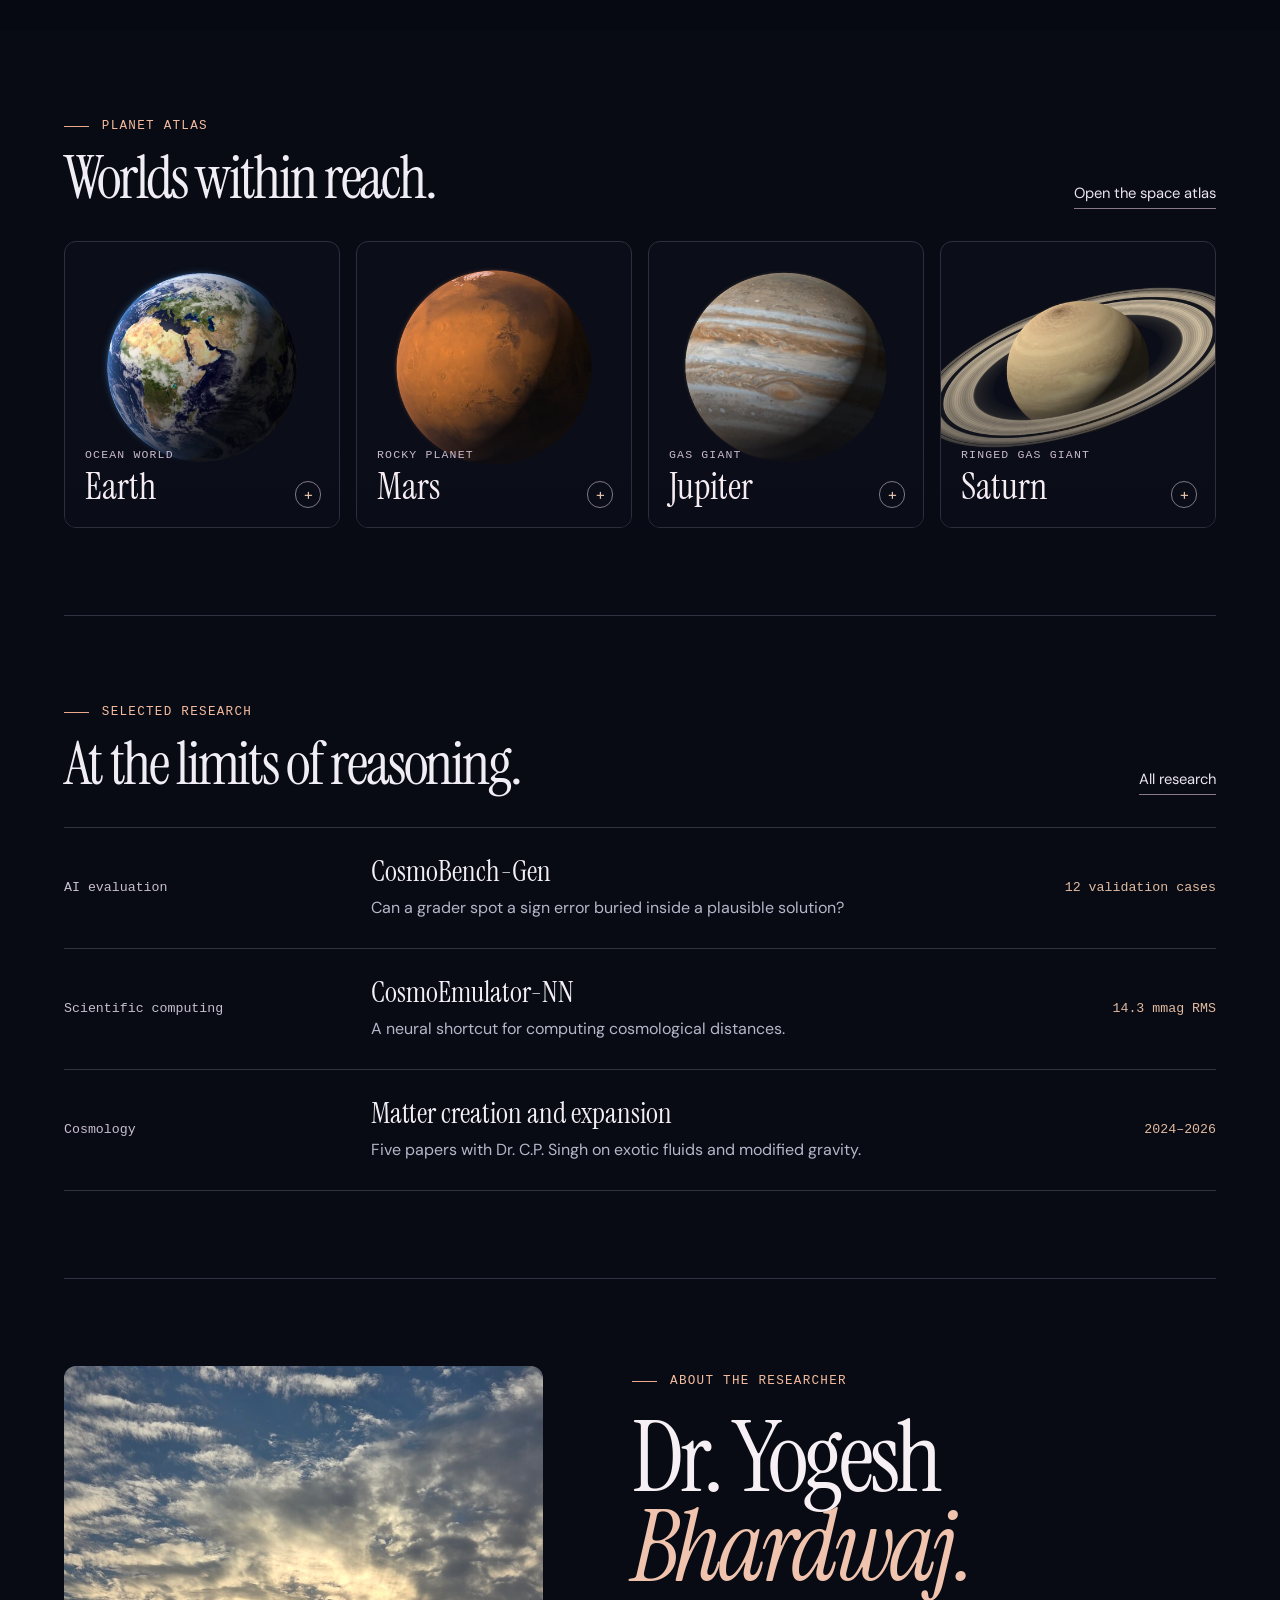
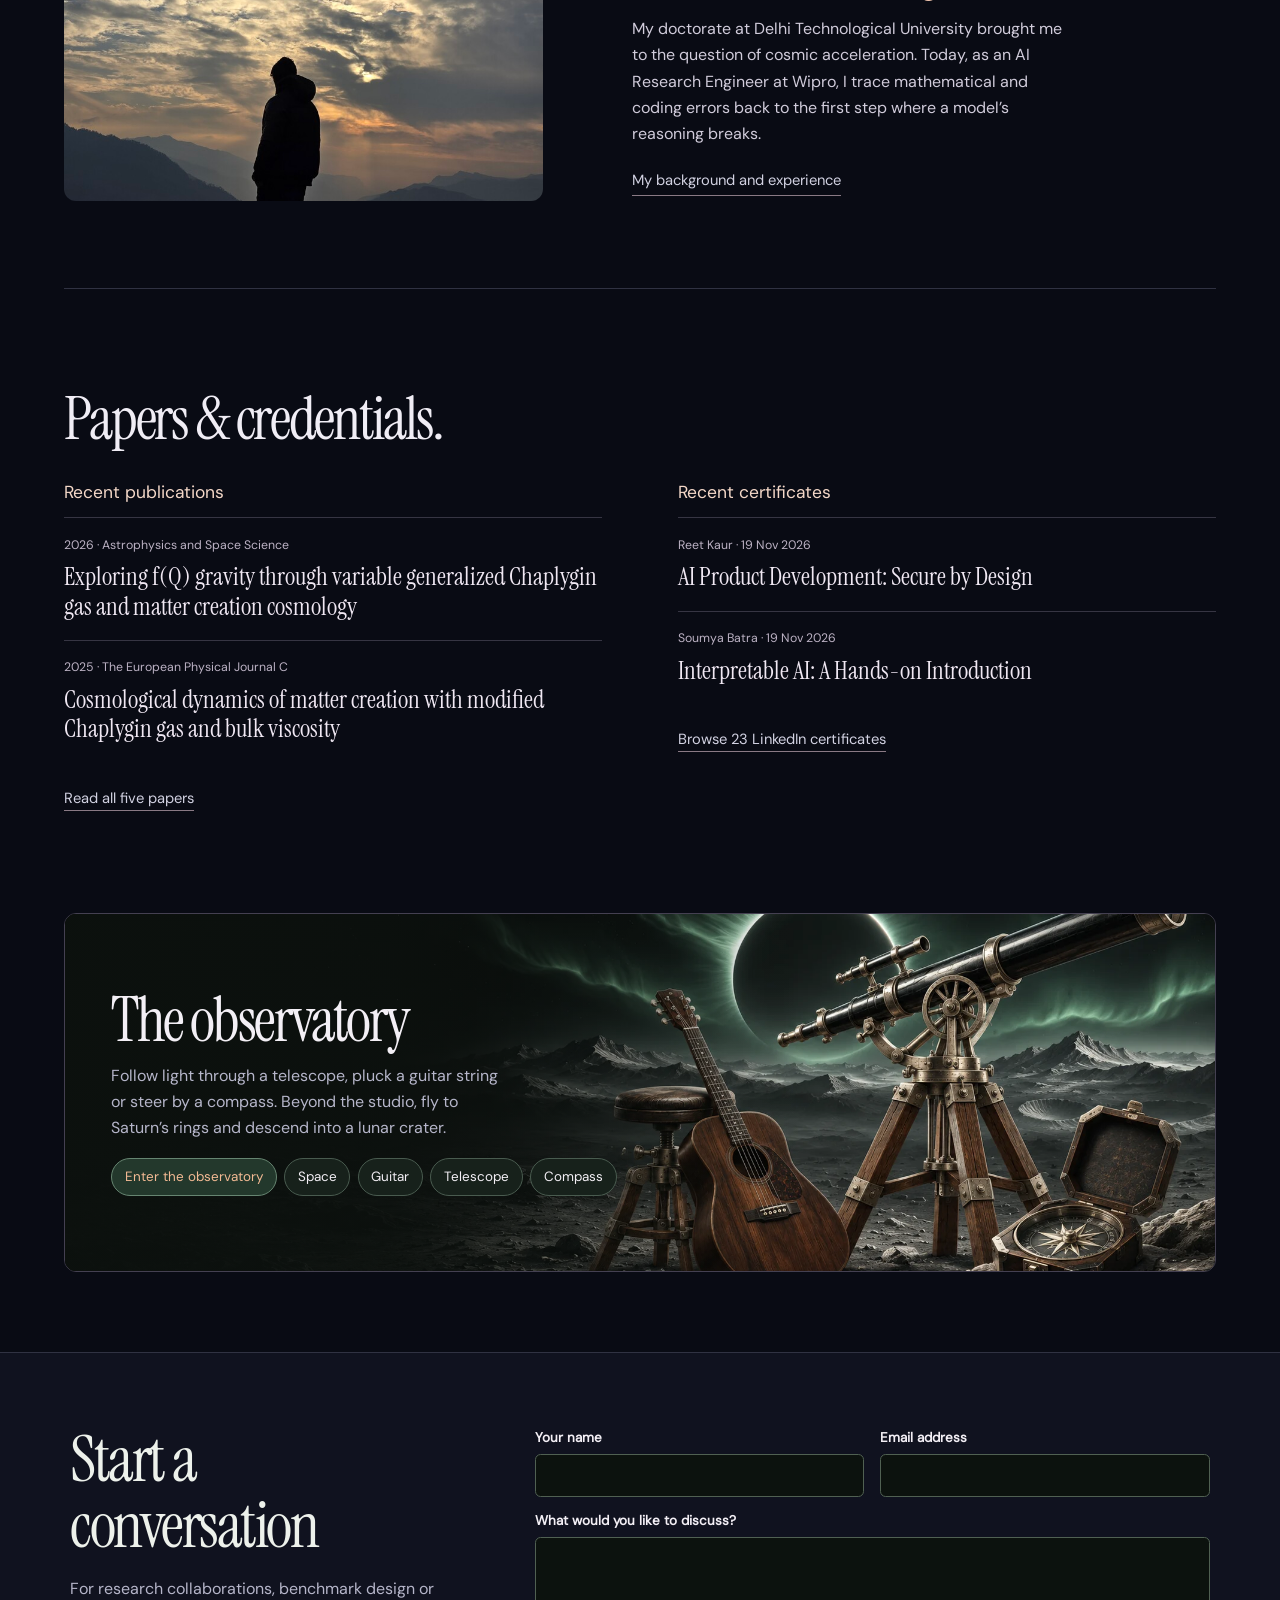
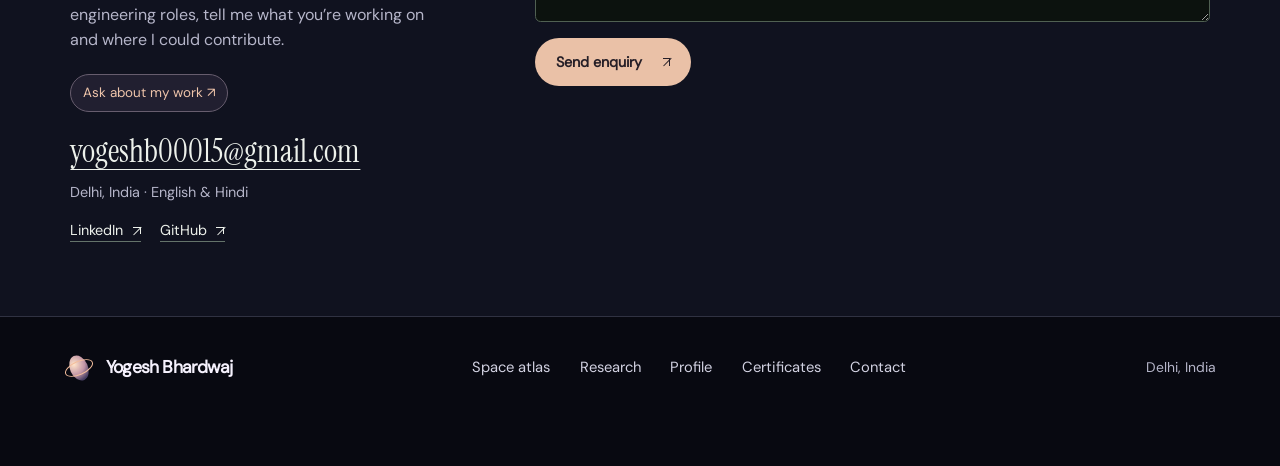
==== commit 746fd357: "Turn the portfolio into a scrollable galaxy with four interactive worlds" ====
--- a/index.html
+++ b/index.html
@@ -1,421 +1,54 @@
-<!DOCTYPE html>
-<html lang="en">
-  <head>
-    <meta charset="utf-8">
-    <meta name="viewport" content="width=device-width, initial-scale=1">
-    <meta name="theme-color" content="#0b0e0d">
-    <title>Dr. Yogesh Bhardwaj | AI Evaluation &amp; Cosmology</title>
-    <meta name="description" content="Explore Dr. Yogesh Bhardwaj’s benchmarks for mathematical reasoning, scientific software and peer-reviewed research on cosmic expansion.">
-    <meta property="og:title" content="Dr. Yogesh Bhardwaj | AI Evaluation &amp; Cosmology">
-    <meta property="og:description" content="Explore Dr. Yogesh Bhardwaj’s benchmarks for mathematical reasoning, scientific software and peer-reviewed research on cosmic expansion.">
-    <meta property="og:type" content="website">
-    <meta property="og:image" content="https://yogeshb15.github.io/portfolio/assets/yogesh-bhardwaj.jpg">
-    <meta property="og:image:alt" content="Dr. Yogesh Bhardwaj silhouetted against a mountain sunset.">
-    <meta property="og:url" content="https://yogeshb15.github.io/portfolio/">
-    <link rel="canonical" href="https://yogeshb15.github.io/portfolio/">
-    <link rel="icon" href="assets/mark.png">
-    <link rel="preload" href="assets/gallery-at-twilight.webp" as="image">
-    <link rel="stylesheet" href="style.css">
-    <link rel="stylesheet" href="gallery.css">
-    <script defer src="site.js"></script>
-    <script defer src="field-guide.js"></script>
-    <script defer src="gallery-stations.js"></script>
-    <script defer src="portfolio-knowledge.js"></script>
-    <script defer src="assistant.js"></script>
-    <script defer src="three.min.js"></script>
-    <script defer src="portfolio-sculptures.js"></script>
-    <script defer src="gallery-painter.js"></script>
-    <script defer src="gallery-world.js"></script>
-    <script defer src="scene.js"></script>
-    <script defer src="gallery.js"></script>
-  </head>
-  <body>
-    <a class="skip" href="#main">Skip to content</a>
-    <div id="top"></div>
-    <header class="mast">
-      <div class="wrap mast-inner">
-        <a class="brand" href="./" aria-label="Yogesh Bhardwaj, home"><span class="rosette" aria-hidden="true"></span> Yogesh Bhardwaj</a>
-        <nav aria-label="Primary navigation">
-          <a href="#projects">Projects</a>
-          <a href="#experience">Experience</a>
-          <a href="#publications">Papers</a>
-          <a href="credentials.html">Certificates</a>
-        </nav>
-        <a class="contact-nav" href="#contact">Write to me <span class="external-arrow" aria-hidden="true"></span></a>
-      </div>
-    </header>
-    <main id="main">
-      <section class="hero" id="about" aria-labelledby="name">
-        <div class="intro">
-          <span class="micro accent"><i></i> AI evaluation &amp; observational cosmology</span>
-          <h1 id="name">Dr. Yogesh<br><em>Bhardwaj</em></h1>
-          <p class="role">AI Research Engineer at <strong>Wipro</strong></p>
-          <p class="intro-copy">I trace where language models lose a sign, drop a term or change units mid-calculation. In cosmology, I use supernova distances to test how matter creation would change the expansion of the universe.</p>
-          <div class="actions">
-            <button class="button primary" type="button" data-open-tour hidden>Tour the research <span aria-hidden="true">→</span></button>
-            <a class="text-link" href="#projects">Browse projects</a>
-            <a class="text-link" href="https://www.linkedin.com/in/dr-yogesh-bhardwaj-23069120a/">LinkedIn <span class="external-arrow" aria-hidden="true"></span></a>
-          </div>
-        </div>
-        <figure class="portrait-plate">
-          <div class="orbital-path" aria-hidden="true"></div>
-          <div class="portrait-mount"><img src="assets/yogesh-bhardwaj.jpg" alt="My silhouette against a cloud-filled sunset in the mountains." width="800" height="800" fetchpriority="high"></div>
-        </figure>
-      </section>
-      <div class="stats">
-        <div class="wrap stats-inner">
-          <div>
-            <strong>PhD</strong>
-            <span>Applied Mathematics<br>Delhi Technological University</span>
-          </div>
-          <a href="#publications"><strong>5</strong><span>Peer-reviewed<br>cosmology papers</span></a>
-          <a href="#projects"><strong>8</strong><span>Public code<br>repositories</span></a>
-        </div>
-      </div>
-      <section id="projects" class="wrap section">
-        <div class="section-head">
-          <div class="section-title">
-            <span class="micro accent"><i></i>Research software</span>
-            <h2>From equations to code</h2>
-          </div>
-          <a class="text-link" href="https://github.com/yogeshb15?tab=repositories">All repositories <span class="external-arrow" aria-hidden="true"></span></a>
-        </div>
-        <div class="cards">
-          <article class="project-card">
-            <img class="cover" src="assets/signals.webp" loading="lazy" width="920" height="342" alt="">
-            <div class="card-content">
-              <span class="micro">LLM evaluation</span>
-              <h3>CosmoBench-Gen</h3>
-              <p>I generate cosmology problems with known solutions, then introduce sign errors, unit mistakes and missing terms. The grader classified all 12 synthetic validation responses correctly.</p>
-              <div class="card-foot">
-                <small>Python · NumPy · SciPy</small>
-                <a class="text-link" href="https://github.com/yogeshb15/-cosmobench-gen">View code <span class="external-arrow" aria-hidden="true"></span></a>
-              </div>
-            </div>
-          </article>
-          <article class="project-card">
-            <img class="cover" src="assets/surface.webp" loading="lazy" width="920" height="342" alt="">
-            <div class="card-content">
-              <span class="micro">Scientific machine learning</span>
-              <h3>CosmoEmulator-NN</h3>
-              <p>Using 48,000 samples from 1,200 simulated cosmologies, I built a neural surrogate for distance modulus. Its held-out RMS residual was 14.3 mmag. In this benchmark, it ran about 35× faster than numerical integration.</p>
-              <div class="card-foot">
-                <small>Python · SciPy · scikit-learn</small>
-                <a class="text-link" href="https://github.com/yogeshb15/cosmoemulator-nn">View code <span class="external-arrow" aria-hidden="true"></span></a>
-              </div>
-            </div>
-          </article>
-          <article class="project-card">
-            <img class="cover" src="assets/phase.webp" loading="lazy" width="920" height="342" alt="">
-            <div class="card-content">
-              <span class="micro">Numerical methods</span>
-              <h3>PINN-CosmoSolver</h3>
-              <p>I trained a neural network against the cosmological evolution equation and compared it with an independent RK45 solution. The largest relative difference in the validation run was 0.004%.</p>
-              <div class="card-foot">
-                <small>NumPy · autograd · SciPy</small>
-                <a class="text-link" href="https://github.com/yogeshb15/pinn-cosmo-solver">View code <span class="external-arrow" aria-hidden="true"></span></a>
-              </div>
-            </div>
-          </article>
-        </div>
-        <details class="disclosure">
-          <summary>Explore five more projects</summary>
-          <div class="more-projects">
-            <article class="project-card">
-              <div class="card-content">
-                <span class="micro">Supernova host galaxies</span>
-                <h3>HostMass-Predictor</h3>
-                <p>Which supernova host properties best predict galaxy mass? I compared four models on Pantheon+SH0ES data and measured how each feature affected their predictions.</p>
-                <div class="card-foot">
-                  <small>pandas · scikit-learn</small>
-                  <a class="text-link" href="https://github.com/yogeshb15/hostmass-predictor">View code <span class="external-arrow" aria-hidden="true"></span></a>
-                </div>
-              </div>
-            </article>
-            <article class="project-card">
-              <div class="card-content">
-                <span class="micro">Anomaly detection</span>
-                <h3>SN-Anomaly-Detector</h3>
-                <p>I searched four supernova features for unusual combinations. Isolation Forest flagged 48 objects beyond those found by a three-sigma residual check in this sample.</p>
-                <div class="card-foot">
-                  <small>scikit-learn · SciPy</small>
-                  <a class="text-link" href="https://github.com/yogeshb15/sn-anomaly-detector">View code <span class="external-arrow" aria-hidden="true"></span></a>
-                </div>
-              </div>
-            </article>
-            <article class="project-card">
-              <div class="card-content">
-                <span class="micro">Model classification</span>
-                <h3>DarkEnergy-ModelClassifier</h3>
-                <p>Could noisy Hubble diagrams distinguish three dark-energy models? A principal-component and neural-network classifier reached 74.2% accuracy on simulated test data. Random guessing would yield about 33%.</p>
-                <div class="card-foot">
-                  <small>Python · scikit-learn</small>
-                  <a class="text-link" href="https://github.com/yogeshb15/darkenergy-model-classifier">View code <span class="external-arrow" aria-hidden="true"></span></a>
-                </div>
-              </div>
-            </article>
-            <article class="project-card">
-              <div class="card-content">
-                <span class="micro">Scientific information retrieval</span>
-                <h3>CosmoSearch</h3>
-                <p>I built a search tool for 31 cosmology entries. TF-IDF and latent semantic analysis rank related documents, while KMeans groups them by topic.</p>
-                <div class="card-foot">
-                  <small>NumPy · scikit-learn</small>
-                  <a class="text-link" href="https://github.com/yogeshb15/cosmosearch">View code <span class="external-arrow" aria-hidden="true"></span></a>
-                </div>
-              </div>
-            </article>
-            <article class="project-card">
-              <div class="card-content">
-                <span class="micro">Statistical inference</span>
-                <h3>H0-Tension-Analyzer</h3>
-                <p>I compared six published Hubble-constant estimates, weighting by their reported uncertainties and quantifying the tension between each pair.</p>
-                <div class="card-foot">
-                  <small>NumPy · Matplotlib</small>
-                  <a class="text-link" href="https://github.com/yogeshb15/h0-tension-analyzer">View code <span class="external-arrow" aria-hidden="true"></span></a>
-                </div>
-              </div>
-            </article>
-          </div>
-        </details>
-      </section>
-      <section id="experience" class="tinted">
-        <div class="wrap section split">
-          <div class="section-title">
-            <h2>Research experience</h2>
-          </div>
-          <div class="stack">
-            <article class="current">
-              <span class="current-label"><b></b> Current role</span>
-              <h3>AI Research Engineer</h3>
-              <div class="company">Wipro · Contractual</div>
-              <p>I write mathematical and coding tasks, solve them independently and turn those solutions into grading criteria. I test each grader on edge cases where two answers can look similar but differ in a crucial step.</p>
-              <p>When a response fails, I trace the calculation back to the first disagreement and check the problem statement, model output and reference implementation.</p>
-            </article>
-            <details open class="disclosure">
-              <summary>Earlier AI and research roles</summary>
-              <article class="entry">
-                <div>
-                  <strong>Innodata</strong>
-                  <small>Former role · Joined May 2025</small>
-                </div>
-                <div>
-                  <h4>Senior Associate, AI Model Training &amp; Research</h4>
-                  <p>Wrote mathematics, coding and visual reasoning tasks, scored model responses and documented errors that recurred across evaluations.</p>
-                </div>
-              </article>
-              <article class="entry">
-                <div>
-                  <strong>Turing</strong>
-                  <small>Apr 2024 – Jul 2026</small>
-                </div>
-                <div>
-                  <h4>LLM Senior Researcher</h4>
-                  <p>Built reasoning evaluations and traced discrepancies between model-generated calculations and verified scientific solutions.</p>
-                </div>
-              </article>
-              <article class="entry">
-                <div>
-                  <strong>Outlier</strong>
-                  <small>Nov 2022 – Apr 2025</small>
-                </div>
-                <div>
-                  <h4>AI Code Trainer / LLM Evaluator</h4>
-                  <p>Evaluated more than 5,000 code solutions and authored over 1,000 edge-case tests. Optimized selected solutions to reduce execution time by up to 45%.</p>
-                </div>
-              </article>
-              <article class="entry">
-                <div>
-                  <strong>Handshake AI</strong>
-                  <small>Past project-based contract</small>
-                </div>
-                <div>
-                  <h4>Freelance STEM Subject Matter Expert</h4>
-                  <p>Developed worked mathematics problems for Planck, repository-based coding tasks with automated checks for Insight, and visual mathematics problems for Lumière.</p>
-                </div>
-              </article>
-              <article class="entry">
-                <div>
-                  <strong>Snorkel AI</strong>
-                  <small>Past project-based contract</small>
-                </div>
-                <div>
-                  <h4>Freelance Research Subject Matter Expert</h4>
-                  <p>Specified STEM problems that require several analytical steps, with explicit assumptions and criteria for a correct answer.</p>
-                </div>
-              </article>
-              <article class="entry">
-                <div>
-                  <strong>Delhi Technological University</strong>
-                  <small>Jan 2022 – Jun 2026</small>
-                </div>
-                <div>
-                  <h4>Senior Researcher</h4>
-                  <p>Used Python, Mathematica and MCMC to test cosmological models against supernova, cosmic-chronometer, BAO and gamma-ray-burst observations. Co-authored five peer-reviewed papers.</p>
-                </div>
-              </article>
-            </details>
-            <details class="disclosure">
-              <summary>Mathematics teaching and review</summary>
-              <article class="entry">
-                <div>
-                  <strong>I.A.S. Maths Academy</strong>
-                  <small>Jan – Aug 2023</small>
-                </div>
-                <div>
-                  <h4>Mathematics Specialist</h4>
-                  <p>Designed more than 200 assessments for over 500 students in calculus, linear algebra and differential equations.</p>
-                </div>
-              </article>
-              <article class="entry">
-                <div>
-                  <strong>Course Hero</strong>
-                  <small>Jan 2020 – Jan 2021</small>
-                </div>
-                <div>
-                  <h4>Subject Matter Expert &amp; Reviewer</h4>
-                  <p>Reviewed more than 3,000 academic solutions and mentored over 25 junior staff members.</p>
-                </div>
-              </article>
-              <article class="entry">
-                <div>
-                  <strong>Chegg</strong>
-                  <small>Feb – Dec 2020</small>
-                </div>
-                <div>
-                  <h4>Subject Matter Expert</h4>
-                  <p>Developed solutions across more than 15 mathematics subject areas and test-series materials used by over 10,000 students.</p>
-                </div>
-              </article>
-            </details>
-          </div>
-        </div>
-      </section>
-      <section id="publications" class="wrap section split">
-        <div>
-          <div class="section-title">
-            <span class="micro accent"><i></i>Cosmology</span>
-            <h2>Research papers</h2>
-          </div>
-          <p class="side-note">Across five papers, Dr. C.P. Singh and I study how matter creation, viscosity and modified gravity alter the expansion predicted by cosmological models.</p>
-          <div class="side-links">
-            <a class="text-link" href="https://scholar.google.com/citations?user=yfr75FUAAAAJ">Google Scholar <span class="external-arrow" aria-hidden="true"></span></a>
-            <a class="text-link" href="https://orcid.org/0009-0008-6658-8333">ORCID <span class="external-arrow" aria-hidden="true"></span></a>
-          </div>
-        </div>
-        <ol class="paper-list">
-          <li>
-            <time>2026</time>
-            <div>
-              <h3><a href="https://doi.org/10.1007/s10509-026-04533-z">Exploring f(Q) gravity through variable generalized Chaplygin gas and matter creation cosmology <span class="external-arrow" aria-hidden="true"></span></a></h3>
-              <p><em>Astrophysics and Space Science</em> · 371, 4</p>
-            </div>
-          </li>
-          <li>
-            <time>2025</time>
-            <div>
-              <h3><a href="https://doi.org/10.1140/epjc/s10052-025-15227-1">Cosmological dynamics of matter creation with modified Chaplygin gas and bulk viscosity <span class="external-arrow" aria-hidden="true"></span></a></h3>
-              <p><em>The European Physical Journal C</em> · 85, 1465</p>
-            </div>
-          </li>
-          <li>
-            <time>2025</time>
-            <div>
-              <h3><a href="https://doi.org/10.1016/j.aop.2025.170128">Late cosmic acceleration by matter creation cosmology in modified gravity <span class="external-arrow" aria-hidden="true"></span></a></h3>
-              <p><em>Annals of Physics</em> · 480, 170128</p>
-            </div>
-          </li>
-          <li>
-            <time>2024</time>
-            <div>
-              <h3><a href="https://doi.org/10.1088/1572-9494/ad58c2">Constraining the variable generalized Chaplygin gas model in matter creation cosmology <span class="external-arrow" aria-hidden="true"></span></a></h3>
-              <p><em>Communications in Theoretical Physics</em> · 76, 105403</p>
-            </div>
-          </li>
-          <li>
-            <time>2024</time>
-            <div>
-              <h3><a href="https://doi.org/10.1007/s10509-024-04267-w">Matter creation cosmology with generalized Chaplygin gas <span class="external-arrow" aria-hidden="true"></span></a></h3>
-              <p><em>Astrophysics and Space Science</em> · 369, 2</p>
-            </div>
-          </li>
-        </ol>
-      </section>
-      <section class="tinted" id="education">
-        <div class="wrap section split">
-          <div class="section-title">
-            <h2>Degrees &amp; doctoral research</h2>
-          </div>
-          <div class="stack degrees">
-            <article>
-              <small>2022 – 2026</small>
-              <h3>PhD in Applied Mathematics</h3>
-              <strong>Delhi Technological University</strong>
-              <p>My doctorate examined exotic fluids and matter creation as possible drivers of cosmic acceleration in general relativity and modified gravity.</p>
-            </article>
-            <article>
-              <small>2019 – 2021</small>
-              <h3>MSc in Applied Mathematics</h3>
-              <strong>Delhi Technological University</strong>
-              <p>Graduate project, <em>An Extended Multilevel Transportation Problem with Multiple Inputs and Outputs</em> (2021).</p>
-            </article>
-            <article>
-              <small>2015 – 2018</small>
-              <h3>Bachelor of Science</h3>
-              <strong>University of Delhi</strong>
-            </article>
-            <details class="disclosure">
-              <summary>Conference presentations</summary>
-              <ul class="plain-list">
-                <li><strong>ICRTM, Feb 2025</strong> · Hansraj College, University of Delhi<br>Dynamical Study of Variable Generalized Chaplygin Gas Model with Matter Creation in f(Q) Theory.</li>
-                <li><strong>IWGC, Sep 2023</strong> · Netaji Subhas University of Technology<br>Constraining Generalized Chaplygin Gas Model with Matter Creation Cosmology.</li>
-                <li><strong>RAMSIA, Jun 2023</strong> · GLA University, Mathura<br>Matter Creation Cosmology with Variable Chaplygin Gas Equation of State.</li>
-              </ul>
-            </details>
-            <details id="awards" class="disclosure">
-              <summary>Research awards</summary>
-              <ul class="plain-list">
-                <li>Research Excellence Award, awarded twice by Delhi Technological University.</li>
-                <li>
-                  <a class="" href="https://physicistparticle.com/mr-yogesh-bhardwaj-cosmology-best-researcher-award-2210">Best Researcher Award, Indian Scientist <span class="external-arrow" aria-hidden="true"></span></a>
-                </li>
-                <li>Two additional research awards in 2026.</li>
-              </ul>
-            </details>
-          </div>
-        </div>
-      </section>
-      <section id="skills" class="wrap section split">
-        <div class="section-title">
-
-          <h2>Methods &amp; tools</h2>
-        </div>
-        <div>
-          <div class="skill-grid">
-            <div>
-              <h3>Evaluating model reasoning</h3>
-              <p>Adversarial tasks, multimodal reasoning, rubric design, reference implementations, numerical verification and edge-case testing.</p>
-            </div>
-            <div>
-              <h3>Programming and machine learning</h3>
-              <p>Python, SQL, C/C++, R, MATLAB, Mathematica, NumPy, pandas, SciPy, scikit-learn, PyTorch, TensorFlow and Hugging Face Transformers.</p>
-            </div>
-            <div>
-              <h3>Statistics &amp; scientific computing</h3>
-              <p>MCMC, differential equations, optimization, cross-validation, hyperparameter tuning, anomaly detection and permutation importance.</p>
-            </div>
-            <div>
-              <h3>Language and information retrieval</h3>
-              <p>Sentence-BERT, BART, T5, semantic search, text summarization and sentiment analysis.</p>
-            </div>
-          </div>
-          <details id="hobbies" class="disclosure outside">
-            <summary>Beyond the desk</summary>
-            <p>I play cricket, badminton and chess. At DTU, I was part of the team that won the 2025 PARAAKRAM cricket tournament. Some of my favourite places to travel are Spiti, Ladakh and the Tirthan Valley.</p>
-          </details>
-        </div>
-      </section>
-      <section id="observatory" class="wrap observatory" aria-labelledby="observatory-title">
+<!doctype html>
+<html lang="en"><head>
+<meta charset="utf-8"><meta name="viewport" content="width=device-width, initial-scale=1">
+<meta name="theme-color" content="#080a13"><title>Dr. Yogesh Bhardwaj | Gravity &amp; intelligence</title>
+<meta name="description" content="Explore a galaxy, fly to four planets and discover the AI evaluation and cosmology research of Dr. Yogesh Bhardwaj.">
+<link rel="canonical" href="https://yogeshb15.github.io/portfolio/"><meta property="og:type" content="website"><meta property="og:url" content="https://yogeshb15.github.io/portfolio/">
+<meta property="og:title" content="Dr. Yogesh Bhardwaj | Gravity &amp; intelligence"><meta property="og:description" content="Explore a galaxy, fly to four planets and discover the AI evaluation and cosmology research of Dr. Yogesh Bhardwaj.">
+<meta property="og:image" content="https://yogeshb15.github.io/portfolio/assets/spiral-atlas.webp">
+<link rel="icon" href="assets/mark.png">
+<link rel="preload" as="image" href="assets/spiral-atlas.webp">
+<link rel="stylesheet" href="style.css"><link rel="stylesheet" href="star-site.css">
+<script defer src="site.js"></script>
+<script defer src="field-guide.js"></script>
+<script defer src="gallery-stations.js"></script>
+<script defer src="atlas-data.js"></script>
+<script defer src="portfolio-knowledge.js"></script>
+<script defer src="assistant.js"></script>
+<script defer src="scene.js"></script>
+<script defer src="cosmic-flight.js"></script>
+<script defer src="star-site.js"></script>
+<noscript><style>.flight-panel,.guide-trigger,.galaxy-tag{display:none}@media(max-width:719px){.star-top{height:auto;flex-wrap:wrap;padding-block:.55rem}.star-top nav{display:flex;flex-wrap:wrap;gap:.7rem;width:100%}.star-top nav a{padding:.15rem 0}}</style></noscript>
+</head><body class="cosmic-site" data-page="home">
+<a class="skip" href="#main">Skip to content</a><header class="star-header"><div class="star-wrap star-top">
+ <a class="star-brand" href="./"><span class="orbit-sign" aria-hidden="true"></span><span>Yogesh Bhardwaj</span></a>
+ <nav id="site-navigation" aria-label="Main navigation"><a href="space.html">Space atlas</a><a href="research.html">Research</a><a href="profile.html">Profile</a><a href="credentials.html">Certificates</a></nav>
+ <div class="header-tools"><button class="guide-trigger" type="button" data-open-assistant hidden><span class="guide-star" aria-hidden="true">✧</span> Ask the guide</button><button class="menu-trigger" type="button" aria-controls="site-navigation" aria-expanded="false" hidden>Menu</button></div>
+ </div></header>
+<main id="main"><section class="flight-track" aria-label="Galaxy to planet journey"><div class="flight-window" data-phase="galaxy">
+ <div class="galaxy-plate" aria-hidden="true"></div><div class="flight-stage" role="img" aria-label="Interactive spiral galaxy and planet models"></div><div class="flight-fade" aria-hidden="true"></div>
+ <div class="flight-captions"><div class="flight-intro"><p class="kicker"><i></i>Cosmology &amp; artificial intelligence</p><h1><span>Gravity &amp;</span><em>intelligence.</em></h1><p class="flight-summary">I’m Dr. Yogesh Bhardwaj. At Wipro, I build benchmarks that expose the first wrong step in an AI’s reasoning. In cosmology, I study how matter creation changes the expansion of the universe.</p>
+ <div class="flight-actions"><a class="astro-primary" href="space.html#planet-notes" data-depth="1">Fly to the planets</a><a class="plain-link" href="#research">Explore my work</a></div></div>
+ <div class="flight-readout" hidden><p class="kicker"><i></i><span></span></p><h2></h2><p class="flight-summary"></p>
+ <div class="world-tabs" role="group" aria-label="Choose a planet"><button type="button" data-world="earth">Earth</button><button type="button" data-world="mars">Mars</button><button type="button" data-world="jupiter">Jupiter</button><button type="button" data-world="saturn">Saturn</button></div>
+ <div class="readout-actions"><a class="plain-link world-notes" href="#worlds">Planet field notes</a><button class="subtle-button" type="button" data-ask-flight>Ask about this view</button></div></div></div>
+ <div class="planet-turn" role="group" aria-label="Rotate the globe" hidden><button type="button" data-turn="-1" aria-label="Rotate planet left">←</button><button type="button" data-turn="1" aria-label="Rotate planet right">→</button></div>
+ <div class="flight-pins" aria-label="Planets in view"></div>
+ <a class="galaxy-tag" data-depth="1" href="space.html" aria-label="Zoom from the spiral galaxy into the Solar System"><i></i><span>Spiral galaxy</span></a>
+ <div class="flight-panel"><a class="scroll-cue" href="#worlds"><span class="scroll-line" aria-hidden="true"></span>Scroll to explore</a>
+ <div class="flight-scale" aria-label="Zoom level"><button type="button" data-depth="0" aria-pressed="true">Galaxy</button><i></i><button type="button" data-depth="1" aria-pressed="false">Solar system</button><i></i><button type="button" data-depth="2" aria-pressed="false">Planet</button></div>
+ <button type="button" class="flight-motion" aria-pressed="false"><i aria-hidden="true"></i><span>Pause motion</span></button></div>
+ </div></section><section class="chapter star-wrap" id="worlds"><div class="chapter-head"><div><p class="kicker"><i></i>Planet atlas</p><h2>Worlds within reach.</h2></div><a href="space.html" class="plain-link">Open the space atlas</a></div><div class="planet-cards"><a class="planet-card" href="space.html?planet=earth"><img src="assets/card-earth.webp" width="660" height="440" loading="lazy" alt=""><div><span class="meta-type">Ocean world</span><h3>Earth</h3></div><span class="plus-icon" aria-hidden="true">+</span></a><a class="planet-card" href="space.html?planet=mars"><img src="assets/card-mars.webp" width="660" height="440" loading="lazy" alt=""><div><span class="meta-type">Rocky planet</span><h3>Mars</h3></div><span class="plus-icon" aria-hidden="true">+</span></a><a class="planet-card" href="space.html?planet=jupiter"><img src="assets/card-jupiter.webp" width="660" height="440" loading="lazy" alt=""><div><span class="meta-type">Gas giant</span><h3>Jupiter</h3></div><span class="plus-icon" aria-hidden="true">+</span></a><a class="planet-card" href="space.html?planet=saturn"><img src="assets/card-saturn.webp" width="660" height="440" loading="lazy" alt=""><div><span class="meta-type">Ringed gas giant</span><h3>Saturn</h3></div><span class="plus-icon" aria-hidden="true">+</span></a></div></section><section class="chapter star-wrap" id="research"><div class="chapter-head"><div><p class="kicker"><i></i>Selected research</p><h2>At the limits of reasoning.</h2></div><a href="research.html" class="plain-link">All research</a></div><div class="work-rows"><a href="research.html#cosmobench-gen"><span class="work-type">AI evaluation</span><div><h3>CosmoBench-Gen</h3><p>Can a grader spot a sign error buried inside a plausible solution?</p></div><span class="work-result">12 validation cases</span></a>
+ <a href="research.html#cosmoemulator-nn"><span class="work-type">Scientific computing</span><div><h3>CosmoEmulator-NN</h3><p>A neural shortcut for computing cosmological distances.</p></div><span class="work-result">14.3 mmag RMS</span></a>
+ <a href="research.html#publications"><span class="work-type">Cosmology</span><div><h3>Matter creation and expansion</h3><p>Five papers with Dr. C.P. Singh on exotic fluids and modified gravity.</p></div><span class="work-result">2024–2026</span></a></div></section><section class="portrait-chapter star-wrap chapter" id="about"><figure><img src="assets/yogesh-bhardwaj.jpg" width="800" height="800" loading="lazy" alt="Yogesh silhouetted against a cloud-filled mountain sunset."></figure><div><p class="kicker"><i></i>About the researcher</p><h2>Dr. Yogesh<br><em>Bhardwaj.</em></h2><p>My doctorate at Delhi Technological University brought me to the question of cosmic acceleration. Today, as an AI Research Engineer at Wipro, I trace mathematical and coding errors back to the first step where a model’s reasoning breaks.</p><a href="profile.html" class="plain-link">My background and experience</a></div></section><section id="reading-desk" class="star-wrap chapter reading-desk" aria-labelledby="desk-title">
+<div class="chapter-head"><h2 id="desk-title">Papers &amp; credentials.</h2></div>
+<div class="desk-columns"><article><h3>Recent publications</h3><ul><li><small>2026 · Astrophysics and Space Science</small><a href="https://doi.org/10.1007/s10509-026-04533-z">Exploring f(Q) gravity through variable generalized Chaplygin gas and matter creation cosmology</a></li>
+<li><small>2025 · The European Physical Journal C</small><a href="https://doi.org/10.1140/epjc/s10052-025-15227-1">Cosmological dynamics of matter creation with modified Chaplygin gas and bulk viscosity</a></li></ul>
+<a class="plain-link" href="research.html#publications">Read all five papers</a></article>
+<article><h3>Recent certificates</h3><ul><li><small>Reet Kaur · 19 Nov 2026</small><a href="https://www.linkedin.com/learning/certificates/9604472f366e015a8018400bd023bc09600c4d5470d99ad6858b745f6c110832?trk=share_certificate">AI Product Development: Secure by Design</a></li>
+<li><small>Soumya Batra · 19 Nov 2026</small><a href="https://www.linkedin.com/learning/certificates/aba04467b6e76ea70c7a0b7feae45d11d9b6981e8b712d7e6902e1269bc74bc3?trk=share_certificate">Interpretable AI: A Hands-on Introduction</a></li></ul>
+<a class="plain-link" href="credentials.html">Browse 23 LinkedIn certificates</a></article></div></section>
+<section id="observatory" class="star-wrap orbit-studio observatory" aria-labelledby="observatory-title">
         <img src="assets/lunar-observatory.webp" width="1920" height="768" alt="" loading="lazy">
         <div class="observatory-caption">
           <h2 id="observatory-title">The observatory</h2>
@@ -428,51 +61,7 @@
               <button class="instrument" data-instrument="compass" type="button" hidden>Compass</button>
             </div>
         </div>
-      </section>
-      <section id="certifications" class="tinted">
-        <div class="wrap section split">
-          <div>
-            <div class="section-title">
-              <span class="micro accent"><i></i>Continuing education</span>
-              <h2>Professional learning</h2>
-            </div>
-            <p class="side-note">My LinkedIn Learning record includes 22 courses and one learning path in AI evaluation, agent development and Python. Each entry links to its certificate.</p>
-            <a class="button primary" href="credentials.html">Browse 23 certificates <span aria-hidden="true">→</span></a>
-          </div>
-          <div>
-            <h3 class="subhead">Selected LinkedIn certificates</h3>
-            <ul class="cred-list">
-              <li class="credential" data-topic="AI evaluation">
-                <div>
-                  <small>Mahesh Yadav · <time datetime="2026-11-17">17 Nov 2026</time></small>
-                  <h3><a href="https://www.linkedin.com/learning/certificates/062deb3fccb16ea3d79813e22be9c5c85cd8ef11d1a665e2441efa03f98a8d98?trk=share_certificate">AI Evaluations: Foundations and Practical Examples <span class="external-arrow" aria-hidden="true"></span></a></h3>
-                </div>
-              </li>
-              <li class="credential" data-topic="AI evaluation">
-                <div>
-                  <small>Soumya Batra · <time datetime="2026-11-19">19 Nov 2026</time></small>
-                  <h3><a href="https://www.linkedin.com/learning/certificates/aba04467b6e76ea70c7a0b7feae45d11d9b6981e8b712d7e6902e1269bc74bc3?trk=share_certificate">Interpretable AI: A Hands-on Introduction <span class="external-arrow" aria-hidden="true"></span></a></h3>
-                </div>
-              </li>
-              <li class="credential" data-topic="Python &amp; ML">
-                <div>
-                  <small>LinkedIn Learning path · <time datetime="2026-11-12">12 Nov 2026</time></small>
-                  <h3><a href="https://www.linkedin.com/learning/certificates/c8c85bd0eacda573ad8c4893c266ec8825fe89d36a7d2ea9caab7583548f9555?trk=share_certificate">Advance Your Skills in Python <span class="external-arrow" aria-hidden="true"></span></a></h3>
-                </div>
-              </li>
-            </ul>
-            <details class="disclosure">
-              <summary>Coursera &amp; Udemy certifications</summary>
-              <ul class="plain-list">
-                <li>Data-Driven Astronomy · Coursera, 2024</li>
-                <li>100 Days of Code: The Complete Python Pro Bootcamp · Udemy, 2023</li>
-                <li>Programming for Everybody – Python · Coursera, 2022</li>
-              </ul>
-            </details>
-          </div>
-        </div>
-      </section>
-      <section id="contact" class="contact-section">
+      </section><section id="contact" class="contact-section">
         <div class="wrap section split">
           <div>
             <div class="section-title">
@@ -499,14 +88,5 @@
             <p id="form-status" role="status"></p>
           </form>
         </div>
-      </section>
-    </main>
-    <footer>
-      <div class="wrap footer-inner">
-        <a class="brand" href="./"><span class="rosette" aria-hidden="true"></span> Yogesh Bhardwaj</a>
-        <span>© 2026 · Delhi, India</span>
-        <a href="#top">Return to top ↑</a>
-      </div>
-    </footer>
-  </body>
-</html>
+      </section></main>
+<footer class="star-footer"><div class="star-wrap"><a href="./" class="star-brand"><span class="orbit-sign" aria-hidden="true"></span>Yogesh Bhardwaj</a><nav aria-label="Footer"><a href="space.html">Space atlas</a><a href="research.html">Research</a><a href="profile.html">Profile</a><a href="credentials.html">Certificates</a><a href="./#contact">Contact</a></nav><span>Delhi, India</span></div></footer></body></html>
--- a/star-site.css
+++ b/star-site.css
@@ -0,0 +1,177 @@
+/* The flight uses a sticky camera inside a normal, vertically scrolling document. */
+.cosmic-site {
+  --paper:#090b14;--tint:#0e101d;--ink:#f3eff5;--muted:#b6b6ca;--line:#303242;
+  --accent:#f3ba94;--forest:#262035;--sky:#b3b9f8;--header:70px;
+  background:#090b14;color:var(--ink);font-family:var(--body);
+}
+html:has(.cosmic-site) {scroll-behavior:auto;scroll-padding-top:82px;}
+.cosmic-site a:focus-visible,.cosmic-site button:focus-visible {outline:2px solid #f9ba91;outline-offset:4px;}
+.cosmic-site .star-wrap {width:min(90%,1340px);margin-inline:auto;}
+.star-header {position:sticky;top:0;z-index:12;background:#090b14f5;border-bottom:1px solid #ffffff19;backdrop-filter:blur(14px);}
+.star-top,.header-tools,.star-top nav,.star-brand,.guide-trigger {display:flex;align-items:center;}
+.star-top {height:var(--header);justify-content:space-between;gap:1.4rem;}
+.star-brand {gap:.75rem;color:#f5f1fd;text-decoration:none;white-space:nowrap;font-weight:650;letter-spacing:-.045em;font-size:1.1rem;}
+.orbit-sign {display:inline-block;width:30px;height:30px;position:relative;transform:rotate(-24deg);}
+.orbit-sign::before,.orbit-sign::after {content:"";position:absolute;left:0;right:0;top:8px;height:12px;border:1.4px solid #f3bd9c;border-radius:50%;}
+.orbit-sign::after {inset:2px 6px 2px 6px;height:auto;background:radial-gradient(circle at 32% 30%,#ffe3c8 1%,#c296a6 48%,#483f63 79%);border:0;z-index:-1;}
+.star-top nav,.star-footer nav {gap:clamp(.85rem,2.3vw,2.4rem);}
+.star-top nav a,.star-footer nav a,.plain-link,.subtle-button,.note-actions a,.fragment-nav a {text-decoration:none;color:#d2d2e2;font-size:.92rem;}
+.star-top nav a:hover,.star-top nav a[aria-current],.star-footer a:hover,.cosmic-site a.plain-link:hover {color:#ffccab;}
+.header-tools {gap:.55rem;}
+.guide-trigger,.menu-trigger,.world-tabs button {background:#181823;border:1px solid #666073;color:#f7edf1;border-radius:2rem;font:550 .86rem var(--body);padding:.56rem .95rem;cursor:pointer;}
+.guide-trigger {gap:.5rem;}.guide-star {font:1.4rem/.6 Georgia;color:#f3ba94;}
+.cosmic-site .assistant-launch {display:none;}
+.star-footer {background:#080911;border-top:1px solid var(--line);color:var(--muted);}
+.star-footer>.star-wrap {display:flex;align-items:center;justify-content:space-between;gap:1.5rem;padding:2.2rem 0;}
+.star-footer nav {display:flex;flex-wrap:wrap;}.star-footer>div>span {font-size:.87rem;}
+.flight-track {--window:clamp(590px,calc(100svh - var(--header)),880px);position:relative;background:#070912;}
+.has-flight .flight-track {height:calc(var(--window) + clamp(460px,81vh,820px));}
+.flight-window {height:var(--window);isolation:isolate;position:sticky;top:var(--header);overflow:clip;background:#050611;}
+.galaxy-plate,.flight-stage,.flight-pins,.flight-fade {position:absolute;inset:0;}
+.galaxy-plate {z-index:-4;background: #03040a url("assets/spiral-atlas.webp") 65% 49%/cover no-repeat;transform-origin:71% 49%;transform:scale(var(--magnify,1));opacity:var(--galaxy-opacity,1);}
+.flight-stage {z-index:-3;cursor:grab;opacity:var(--stage-opacity,.29);}
+.flight-stage:active {cursor:grabbing;}
+.flight-fade {z-index:-2;pointer-events:none;background:linear-gradient(90deg,#050610d9 0%,#0708139c 22%,#080a1429 46%,transparent 64%),linear-gradient(0deg,#090b14 0%,#090b1455 13%,transparent 26%);}
+.flight-captions {position:absolute;top:46%;transform:translateY(-50%);left:max(5%,calc((100% - 1340px)/2));width:min(42%,585px);pointer-events:none;}
+.flight-captions a,.flight-captions button {pointer-events:auto;}
+.kicker,.meta-type {font:500 .79rem/1.5 var(--mono);letter-spacing:.10em;text-transform:uppercase;}
+.kicker {color:#f4bc9f;display:flex;align-items:center;gap:.8rem;}
+.kicker i {display:inline-block;width:25px;height:1px;background:#ecaa8a;flex:none;}
+.flight-captions h1,.flight-readout h2,.inner-intro h1,.portrait-chapter h2 {font:400 clamp(4.1rem,7.7vw,8.2rem)/.91 var(--display);letter-spacing:-.042em;margin:1.35rem 0 1.5rem;color:#f6eff4;}
+.flight-captions h1 span,.flight-captions h1 em {display:block;}
+.flight-captions h1 em,.inner-intro em,.portrait-chapter em {font-weight:400;color:#efc3ad;}
+.flight-summary,.inner-intro>p:not(.kicker),.portrait-chapter>div>p:not(.kicker) {font:400 clamp(1rem,1.22vw,1.2rem)/1.65 var(--body);color:#d1ccdb;max-width:40ch;}
+.flight-actions,.readout-actions,.note-actions {display:flex;align-items:center;gap:1.5rem;flex-wrap:wrap;margin-top:1.65rem;}
+.astro-primary {display:inline-flex;align-items:center;padding:.83rem 1.32rem;border-radius:2rem;background:#efc0a3;color:#211b22;text-decoration:none;font-weight:650;box-shadow:0 2px 17px #17102033;}
+.astro-primary:hover {background:#ffdac4;color:#201a20;}
+.plain-link {width:fit-content;border-bottom:1px solid #c9b1bdab;padding:.13rem 0;font-weight:550;}
+.flight-actions .plain-link,.readout-actions .plain-link,.chapter-head .plain-link {color:#ebe5f1;}
+.galaxy-tag {position:absolute;top:58%;left:77%;display:flex;align-items:center;gap:.7rem;font:500 .75rem var(--mono);letter-spacing:.09em;text-transform:uppercase;color:#f4edf8;text-decoration:none;text-shadow:0 1px 8px #000;}
+.galaxy-tag i {width:1.2rem;height:1.2rem;border:1px solid #fff9;border-radius:50%;display:grid;place-items:center;}
+.galaxy-tag i::after {content:"";width:.25rem;height:.25rem;background:#f6d7b4;border-radius:100%;box-shadow:0 0 .5rem #e2b692;}
+.flight-panel {position:absolute;left:5%;right:5%;bottom:1.4rem;display:flex;align-items:center;justify-content:space-between;border-top:1px solid #e1daea32;padding-top:1.1rem;gap:1rem;}
+.flight-panel button,.scroll-cue {border:0;background:transparent;color:#c5c2d4;text-decoration:none;font:500 .8rem var(--body);padding:.4rem .3rem;}
+.flight-motion,.scroll-cue,.flight-scale {display:flex;align-items:center;gap:.55rem;}
+.scroll-line {width:13px;height:20px;border:1px solid #857f91;border-radius:1rem;position:relative;}
+.scroll-line::after {content:"";position:absolute;left:5px;top:4px;height:5px;width:1px;background:#f3c4a6;}
+.flight-scale {gap:.45rem;}.flight-scale i {width:clamp(12px,2vw,32px);height:1px;background:#696476;}
+.flight-scale button[aria-pressed="true"] {color:#fac8a4;}
+.flight-motion i {width:8px;height:10px;border-inline:2px solid #d8c4c2;}
+.flight-motion[aria-pressed="true"] i {border:0;width:0;height:0;border-left:7px solid #d8c4c2;border-top:5px solid transparent;border-bottom:5px solid transparent;}
+.flight-pins {pointer-events:none;}
+.world-pin {position:absolute;transform:translate(-50%,-.1rem);border:1px solid #87829a90;border-radius:2rem;background:#0c1023de;color:#edeaf4;font:500 .78rem var(--body);padding:.25rem .55rem;pointer-events:auto;}
+.world-tabs {display:flex;gap:.39rem;flex-wrap:wrap;margin-top:1.2rem;}
+.world-tabs button {background:#0e1220b3;font-size:.85rem;padding:.45rem .83rem;border-color:#6d687b;}
+.world-tabs button[aria-pressed=true] {color:#211a1c;background:#f2c3a2;border-color:#f2c3a2;}
+.subtle-button {background:none;border:0;color:#c6c2d2;padding:0;}
+.flight-window[data-phase="system"] .galaxy-tag,.flight-window[data-phase="planet"] .galaxy-tag {display:none;}
+.flight-readout h2 {font-size:clamp(3.9rem,6.5vw,6.7rem);margin:1rem 0;}
+.chapter {padding-block:clamp(3.3rem,6.8vw,7.5rem);}
+.chapter-head {display:flex;align-items:flex-end;justify-content:space-between;gap:1.4rem;margin-bottom:2rem;}
+.chapter-head h2,.note-list h3,.source-note h2 {font:400 clamp(2.9rem,4.7vw,5rem)/1.02 var(--display);letter-spacing:-.036em;color:#f0edf5;}
+.chapter-head h2 {margin-top:.7rem;}
+.planet-cards {display:grid;grid-template-columns:repeat(4,minmax(0,1fr));gap:1rem;}
+.planet-card {position:relative;isolation:isolate;overflow:hidden;min-height:260px;aspect-ratio:.96;background:#0b0e19;color:white;border:1px solid #302e3e;border-radius:12px;text-decoration:none;display:flex;align-items:flex-end;padding:1.25rem;}
+.planet-card img {position:absolute;inset:0 0 12%;height:88%;width:100%;object-fit:cover;z-index:-2;transition:transform .45s;}
+.planet-card::after {content:"";position:absolute;inset:0;z-index:-1;background:linear-gradient(0deg,#0a0d18 7%,#0b0d1855 32%,transparent 63%);}
+.planet-card:hover img {transform:scale(1.07);}.planet-card:hover {border-color:#958293;}
+.meta-type {color:#c9b8cb;font-size:.72rem;}
+.planet-card h3 {font-size:2.3rem;color:#f5edf2;line-height:1.05;margin-top:.17rem;}
+.plus-icon {position:absolute;right:1.1rem;bottom:1.2rem;border:1px solid #80788a;border-radius:50%;width:1.65rem;height:1.65rem;display:grid;place-items:center;color:#eac3ad;font-size:1rem;line-height:1;}
+#research,.portrait-chapter,.source-note {border-top:1px solid var(--line);}
+.work-rows>a {display:grid;grid-template-columns:1fr 2fr .9fr;gap:1.5rem;align-items:center;text-decoration:none;color:var(--ink);padding:1.7rem 0;border-top:1px solid #343140;}
+.work-rows>a:last-child {border-bottom:1px solid #343140;}
+.work-rows>a:hover h3 {color:#f1ba9a;}
+.work-type,.work-result {font:500 .83rem/1.5 var(--mono);color:#c8bfd0;}
+.work-result {text-align:right;color:#e1bba1;}
+.work-rows h3 {font-size:clamp(1.7rem,2.3vw,2.5rem);line-height:1.15;}
+.work-rows p,.note-list p:not(.meta-type),.source-note p {margin-top:.4rem;color:var(--muted);}
+.portrait-chapter {display:grid;grid-template-columns:.82fr 1fr;align-items:center;gap:clamp(2rem,7vw,9rem);}
+.portrait-chapter figure {margin:0;overflow:hidden;max-height:470px;border-radius:12px;}
+.portrait-chapter img {width:100%;height:100%;aspect-ratio:1.1;object-fit:cover;object-position:50% 61%;}
+.portrait-chapter>div>a {display:inline-block;margin-top:1.2rem;}
+.cosmic-site .orbit-studio {margin:1rem auto 5rem;border-color:#444051;}
+.cosmic-site .contact-section,.cosmic-site .tinted {background:#10121f;}
+.cosmic-site .contact-section {border-color:var(--line);}
+.cosmic-site .contact-extra,.cosmic-site .current p {color:var(--muted);}
+.cosmic-site .contact-section input,.cosmic-site .contact-section textarea,.cosmic-site .assistant-dialog input,.cosmic-site .assistant-dialog textarea,.cosmic-site .directory input,.cosmic-site .directory select {background:#101421;border-color:#484657;color:#f2edf4;}
+.cosmic-site .contact-section button.light,.cosmic-site .primary,.cosmic-site .ask-form button {background:#eac1a7;color:#261f27;}
+.cosmic-site .current,.cosmic-site .project-card,.cosmic-site .skill-grid>div {background:#171925;border-color:#393743;}
+.cosmic-site dialog {background:#111421;color:var(--ink);border-color:#555164;}
+.cosmic-site .assistant-head,.cosmic-site .scene-dialog header,.cosmic-site .field-notes,.cosmic-site .assistant-scroll {background:#151623;}
+.cosmic-site .message {background:#242535;}.cosmic-site .message.visitor {background:#373143;}
+.message.reply {white-space:pre-line;overflow-wrap:anywhere;}.reply-sources {white-space:normal;margin-top:.5rem;}.reply-sources a {display:block;margin-top:.35rem;}
+.exhibit-actions {display:flex;gap:.6rem;align-items:center;}
+.ask-exhibit,.cosmic-site .contact-assist {background:#211f30;color:#eec4aa;border:1px solid #675d6e;border-radius:2rem;padding:.4rem .75rem;}
+.inner-intro,.cosmic-site .directory {padding-block:clamp(3rem,6vw,6rem);}
+.inner-intro {border-bottom:1px solid var(--line);}
+.inner-intro h1 {font-size:clamp(3.5rem,6.6vw,7rem);max-width:19ch;}
+.inner-intro>p:not(.kicker) {max-width:65ch;}
+.fragment-nav {display:flex;flex-wrap:wrap;gap:1.3rem;margin-top:1.45rem;}
+.fragment-nav a {border-bottom:1px solid #6b6177;color:#efbf9f;}
+.cosmic-site .profile-page .hero {background:transparent;}
+.cosmic-site .profile-page .hero::before {display:none;}
+.cosmic-site .directory .dir-head {border-color:var(--accent);}
+.cosmic-site .directory #other-training {margin-top:2rem;}
+.planet-notes .note-list {display:grid;grid-template-columns:1fr 1fr;gap:1.1rem;}
+.note-list article {background:#111420;border:1px solid #353342;border-radius:12px;overflow:hidden;}
+.note-list article img {width:100%;aspect-ratio:2.35;object-fit:cover;}
+.note-list article>div {padding:1.4rem 1.6rem 1.6rem;}.note-list h3 {font-size:2.6rem;margin:.35rem 0 .5rem;}
+.note-actions {margin-top:1.1rem;}.source-note {padding:3rem 0 5rem;}.source-note h2 {font-size:2.8rem;}.source-note p {max-width:82ch;}.source-note>.plain-link {display:inline-block;margin-top:1.1rem;}
+@media(max-width:850px){
+ .star-top nav {gap:.9rem;}.star-top {gap:.7rem;}.planet-cards{gap:.65rem;}.planet-card{min-height:200px;padding:.8rem;}.plus-icon{right:.65rem;bottom:.9rem;}
+ .flight-captions {width:45%;}.galaxy-tag {left:75%;}
+}
+@media(max-width:719px){
+ .cosmic-site {--header:58px;}.cosmic-site .star-wrap {width:90%;}
+ .star-top nav {display:none;}.star-top nav[data-open] {display:flex;position:absolute;flex-direction:column;align-items:stretch;gap:0;top:100%;left:0;right:0;background:#10121f;border-bottom:1px solid #383645;padding:.5rem 5%;}
+ .star-top nav a {padding:.6rem 0;}.star-brand {font-size:.97rem;gap:.4rem;}.orbit-sign {transform:rotate(-24deg) scale(.85);width:27px;}
+ .guide-trigger,.menu-trigger {font-size:.77rem;padding:.45rem .65rem;}.guide-trigger .guide-star{font-size:1rem;}
+ .flight-track {--window:clamp(630px,calc(100svh - var(--header)),850px);}
+ .has-flight .flight-track{height:calc(var(--window) + 540px);}
+ .flight-window {top:var(--header);}
+ .galaxy-plate,.flight-stage,.flight-pins {inset:0 0 40%;}.galaxy-plate {background-position:73% 49%;transform-origin:59% 49%;}
+ .flight-fade {background:linear-gradient(0deg,#080b14 3%,#080b14 37%,#080b14db 43%,transparent 66%);}
+ .flight-captions {width:90%;left:5%;top:auto;bottom:5.5rem;transform:none;}
+ .flight-captions h1,.flight-readout h2 {font-size:clamp(3.65rem,11.3vw,5.35rem);margin:.58rem 0 .78rem;line-height:.93;}
+ .flight-captions h1 span,.flight-captions h1 em {display:inline;}.flight-captions h1 em::before {content:" ";}
+ .flight-summary {font-size:.99rem;line-height:1.47;max-width:49ch;}.kicker {font-size:.72rem;gap:.55rem;}
+ .flight-actions,.readout-actions {margin-top:.9rem;gap:1rem;}.astro-primary {font-size:.88rem;padding:.68rem 1rem;}
+ .galaxy-tag {top:23%;left:auto;right:4%;font-size:.66rem;gap:.4rem;}
+ .flight-panel {bottom:.9rem;padding-top:.55rem;gap:.25rem;}.flight-panel button,.scroll-cue {font-size:.75rem;}
+ .flight-scale {gap:.12rem;}.flight-scale i {width:.62rem;}
+ .scroll-cue {font-size:0;}.scroll-cue .scroll-line {width:12px;height:19px;}.flight-motion {gap:.4rem;}
+ .world-tabs{margin-top:.62rem;}.world-tabs button{padding:.36rem .6rem;font-size:.79rem;}
+ .readout-actions a,.readout-actions button {font-size:.82rem;}
+ .chapter-head {align-items:flex-start;flex-direction:column;gap:.8rem;margin-bottom:1.3rem;}
+ .chapter-head h2 {margin-top:.45rem;}.planet-cards {grid-template-columns:1fr 1fr;gap:.7rem;}
+ .planet-card {min-height:0;aspect-ratio:.92;padding:.8rem;}.planet-card h3{font-size:1.8rem;}.meta-type {font-size:.66rem;}.plus-icon{width:1.3rem;height:1.3rem;}
+ .work-rows>a {grid-template-columns:1fr;gap:.4rem;padding:1.2rem 0;}.work-result{text-align:left;}
+ .portrait-chapter {grid-template-columns:1fr;gap:1.8rem;}.portrait-chapter figure{max-height:370px;}.portrait-chapter h2 {font-size:3.8rem;}
+ .star-footer>.star-wrap {align-items:flex-start;flex-direction:column;}.star-footer nav{gap:.8rem;}
+ .planet-notes .note-list {grid-template-columns:1fr;}.note-list article img {aspect-ratio:2.2;}
+}
+@media(max-width:360px){.star-top {gap:.2rem;}.header-tools{gap:.25rem;}.guide-trigger,.menu-trigger{padding:.43rem .5rem;}.star-brand{font-size:.88rem;}.flight-captions h1{font-size:3.05rem;}.flight-readout .flight-summary{font-size:.9rem;}}
+@media(max-height:650px) and (min-width:720px){.flight-track{--window:clamp(440px,calc(100svh - var(--header)),590px);}.flight-captions h1{font-size:4.6rem;}.flight-summary{font-size:.94rem;}.flight-captions{top:43%;}.flight-captions h1,.flight-readout h2{margin:.65rem 0;}}
+@media(prefers-reduced-motion:reduce){.planet-card img {transition:none;}.galaxy-plate {transform:none;}}
+@media print{.star-header,.flight-track,.star-footer,.cosmic-site .assistant-launch,.flight-panel,.header-tools{display:none!important;}.cosmic-site,.cosmic-site .tinted,.cosmic-site .project-card{background:white;color:black;}.chapter,.inner-intro{padding:1rem 0;}}
+
+.reading-desk {border-top:1px solid var(--line);}
+.desk-columns {display:grid;grid-template-columns:1fr 1fr;gap:clamp(2.4rem,6vw,6rem);}
+.desk-columns h3 {color:#f4d8c8;font:500 1.09rem var(--body);}
+.desk-columns ul {padding:0;margin:.9rem 0 1.4rem;list-style:none;}
+.desk-columns li {padding:1.1rem 0;border-top:1px solid #363543;}
+.desk-columns small {display:block;font-size:.77rem;color:#bcb2c4;margin-bottom:.42rem;}
+.desk-columns li a {display:inline-block;color:#f0e8f3;text-decoration:none;font:400 1.55rem/1.18 var(--display);}
+.desk-columns li a:hover {color:#f6c29f;text-decoration:underline;}
+.planet-turn {position:absolute;right:6%;top:13%;z-index:1;display:flex;gap:.3rem;}
+.planet-turn[hidden] {display:none;}
+.planet-turn button {padding:.35rem .7rem;border:1px solid #645e74;background:#101321dd;color:#eedacf;border-radius:2rem;line-height:1.1;}
+@media(max-width:719px){.desk-columns{grid-template-columns:1fr;}.planet-turn{top:1rem;right:5%;}.planet-turn button{min-height:32px;}}
+@media(max-width:719px) and (max-height:670px){
+ .flight-track{--window:clamp(430px,calc(100svh - var(--header)),610px);}
+ .flight-captions{bottom:3.55rem;}
+ .flight-captions h1,.flight-readout h2{font-size:2.8rem;}
+ .flight-captions .flight-summary{font-size:.9rem;}
+ .flight-panel{bottom:.45rem;}
+}
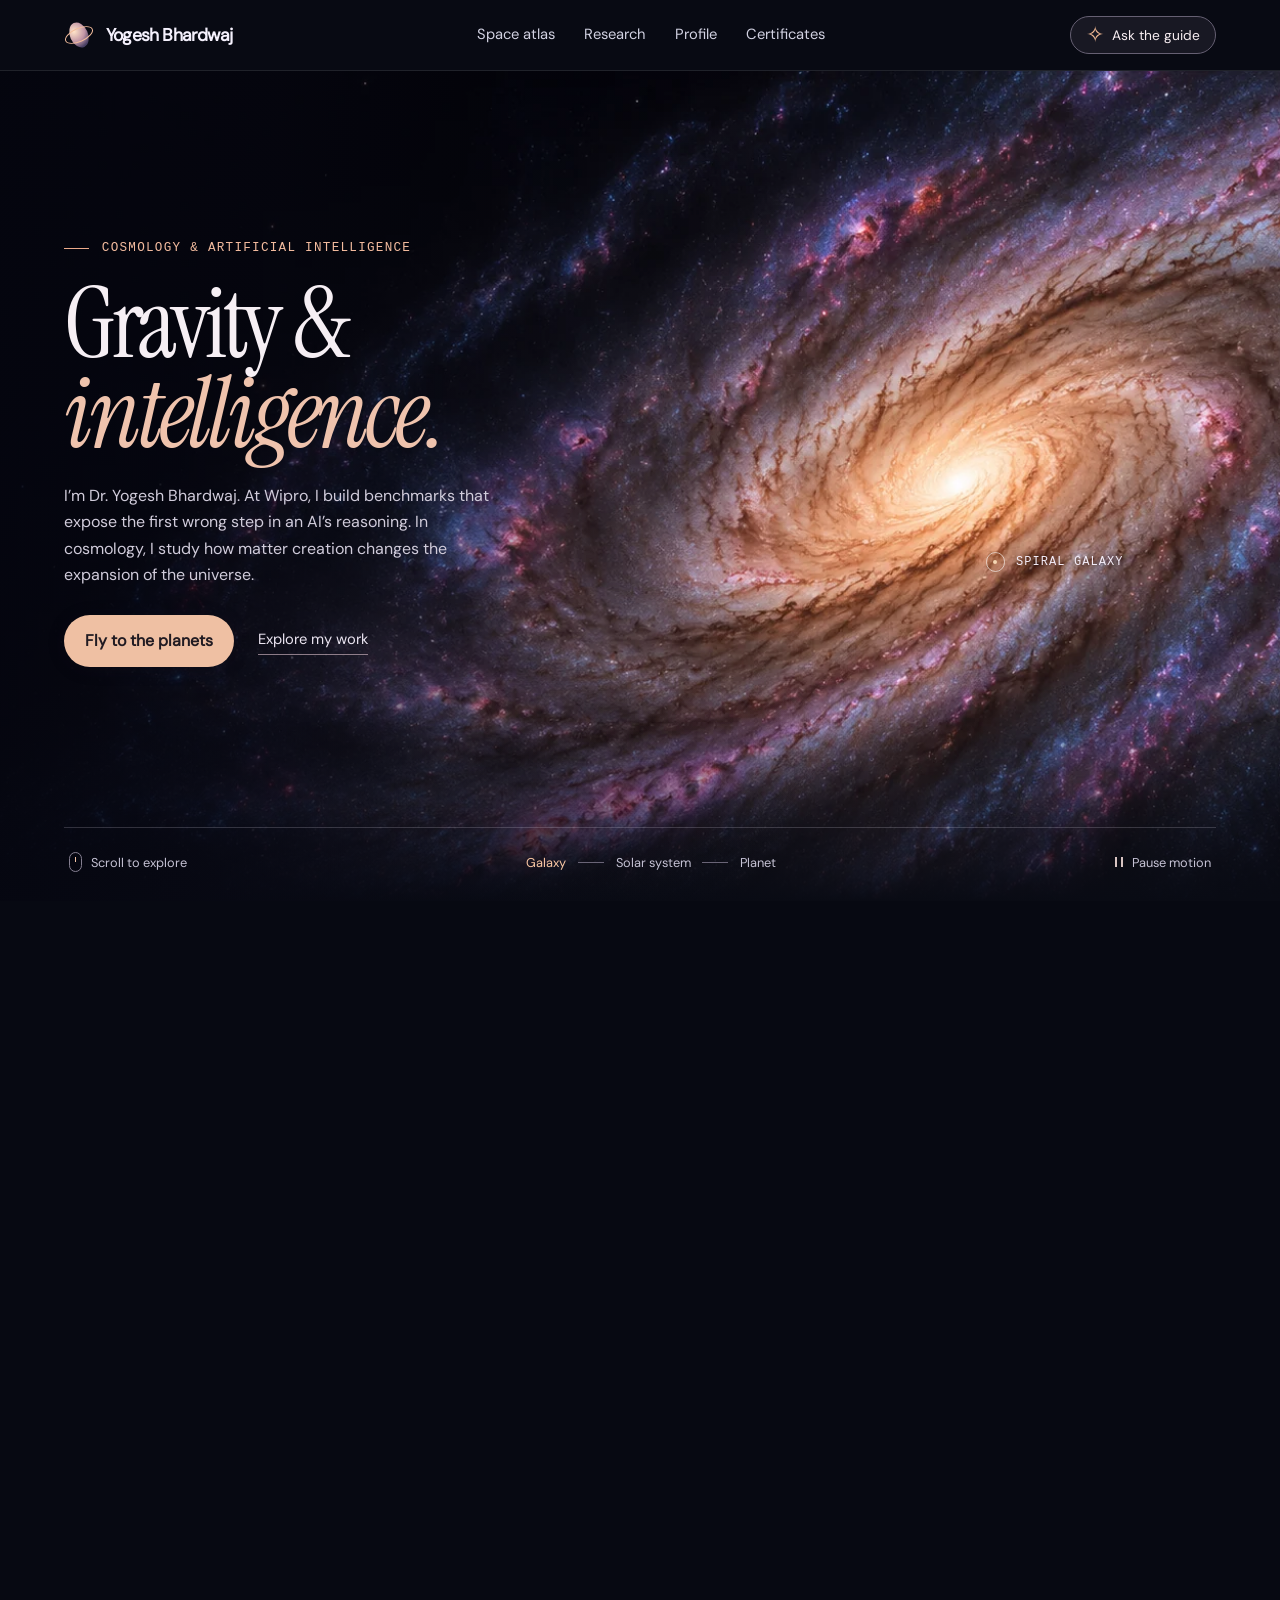
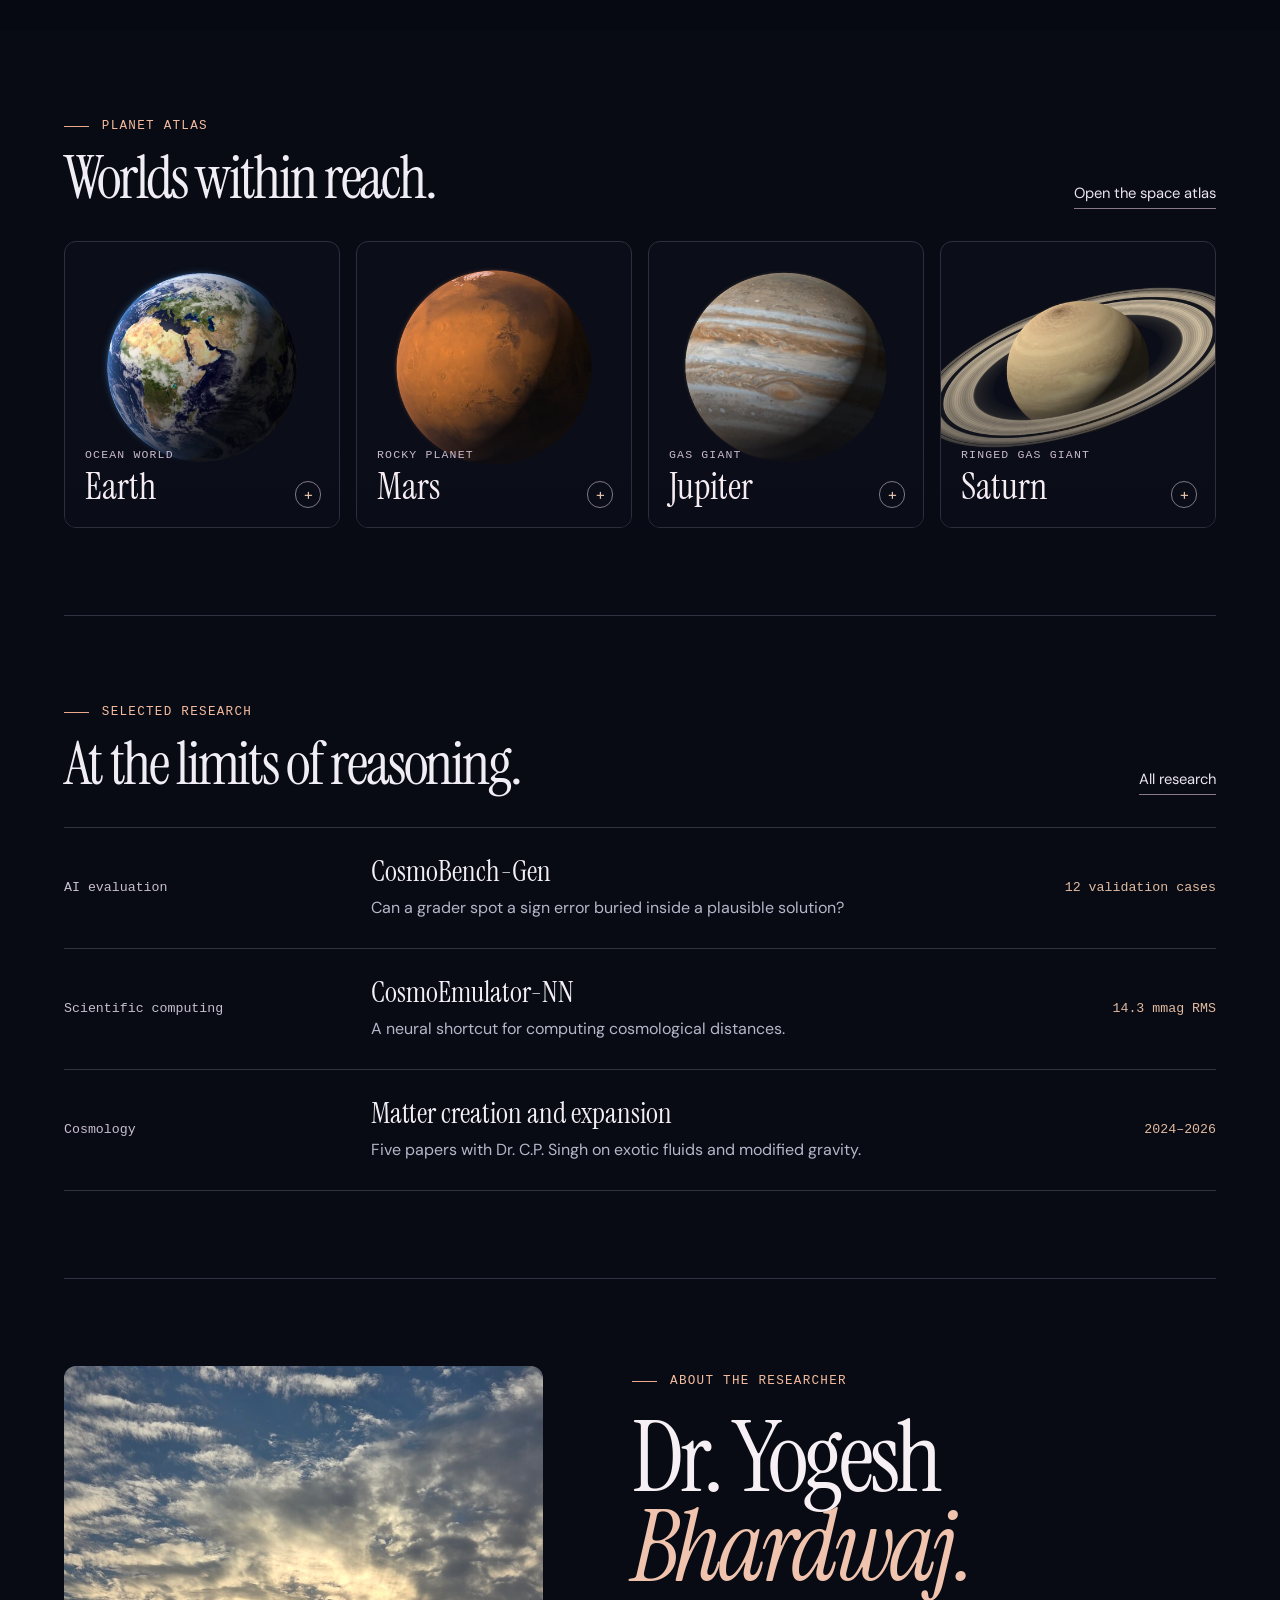
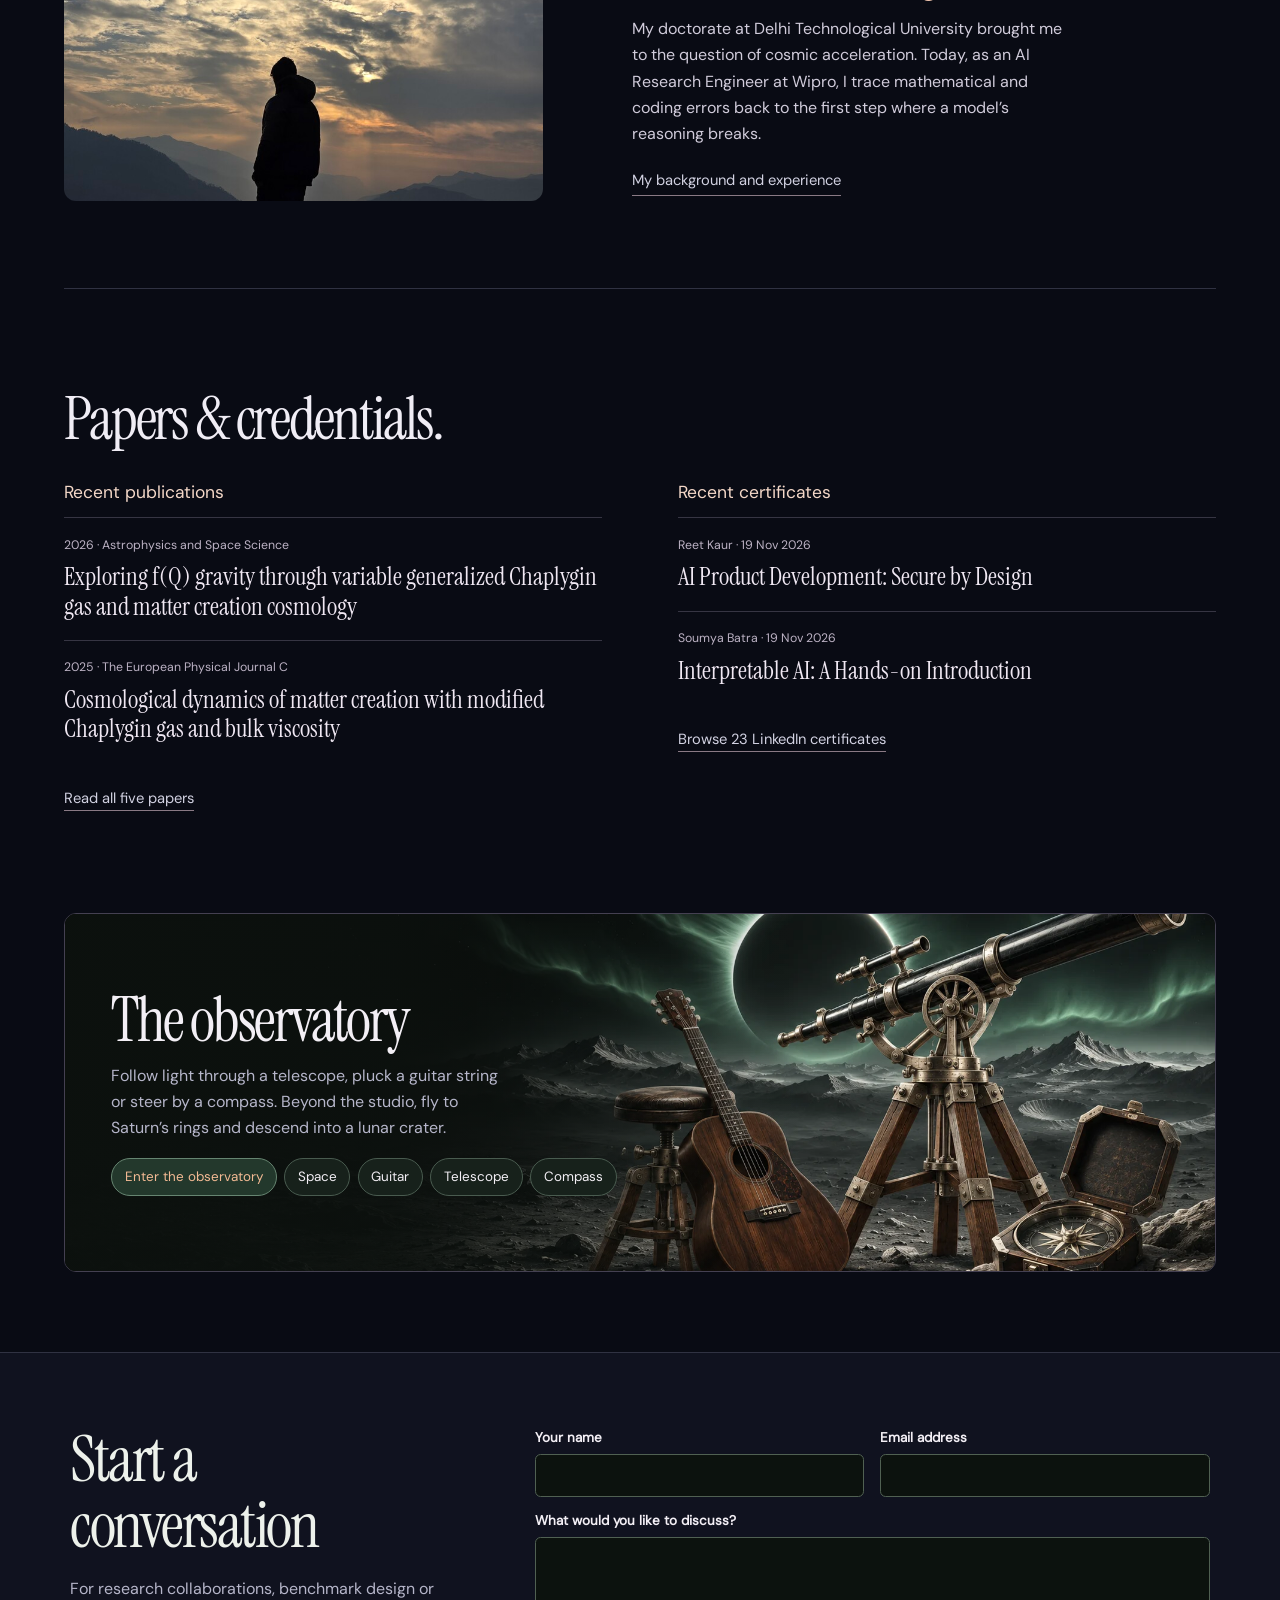
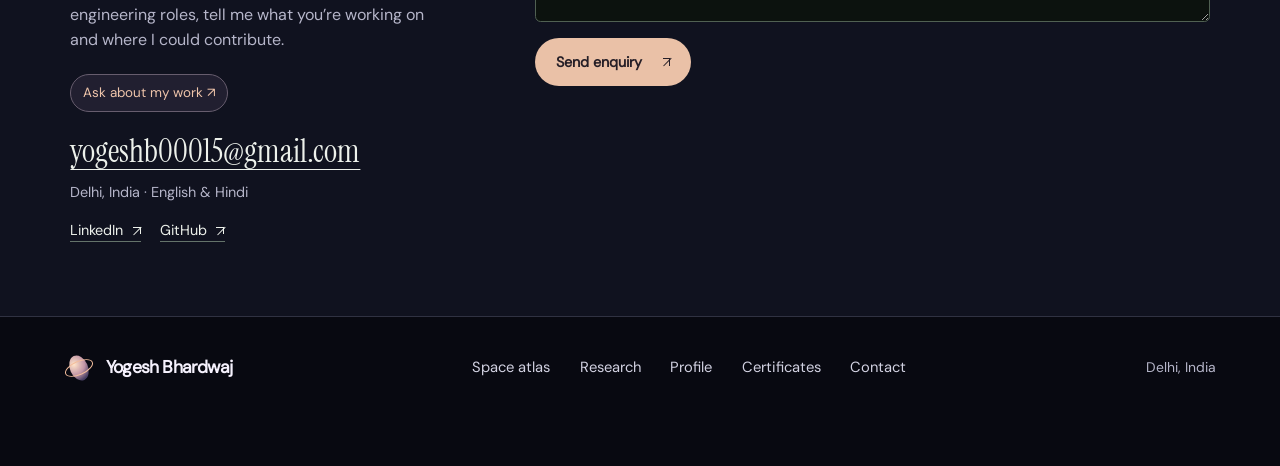
==== commit b4cc6ce2: "Refresh cached flight controls and guide assets across the portfolio" ====
--- a/index.html
+++ b/index.html
@@ -8,16 +8,16 @@
 <meta property="og:image" content="https://yogeshb15.github.io/portfolio/assets/spiral-atlas.webp">
 <link rel="icon" href="assets/mark.png">
 <link rel="preload" as="image" href="assets/spiral-atlas.webp">
-<link rel="stylesheet" href="style.css"><link rel="stylesheet" href="star-site.css">
+<link rel="stylesheet" href="style.css"><link rel="stylesheet" href="star-site.css?v=881f4a57c">
 <script defer src="site.js"></script>
 <script defer src="field-guide.js"></script>
 <script defer src="gallery-stations.js"></script>
 <script defer src="atlas-data.js"></script>
-<script defer src="portfolio-knowledge.js"></script>
-<script defer src="assistant.js"></script>
+<script defer src="portfolio-knowledge.js?v=1ec284921"></script>
+<script defer src="assistant.js?v=081dfa688"></script>
 <script defer src="scene.js"></script>
-<script defer src="cosmic-flight.js"></script>
-<script defer src="star-site.js"></script>
+<script defer src="cosmic-flight.js?v=d40f21df4"></script>
+<script defer src="star-site.js?v=c3f672512"></script>
 <noscript><style>.flight-panel,.guide-trigger,.galaxy-tag{display:none}@media(max-width:719px){.star-top{height:auto;flex-wrap:wrap;padding-block:.55rem}.star-top nav{display:flex;flex-wrap:wrap;gap:.7rem;width:100%}.star-top nav a{padding:.15rem 0}}</style></noscript>
 </head><body class="cosmic-site" data-page="home">
 <a class="skip" href="#main">Skip to content</a><header class="star-header"><div class="star-wrap star-top">
